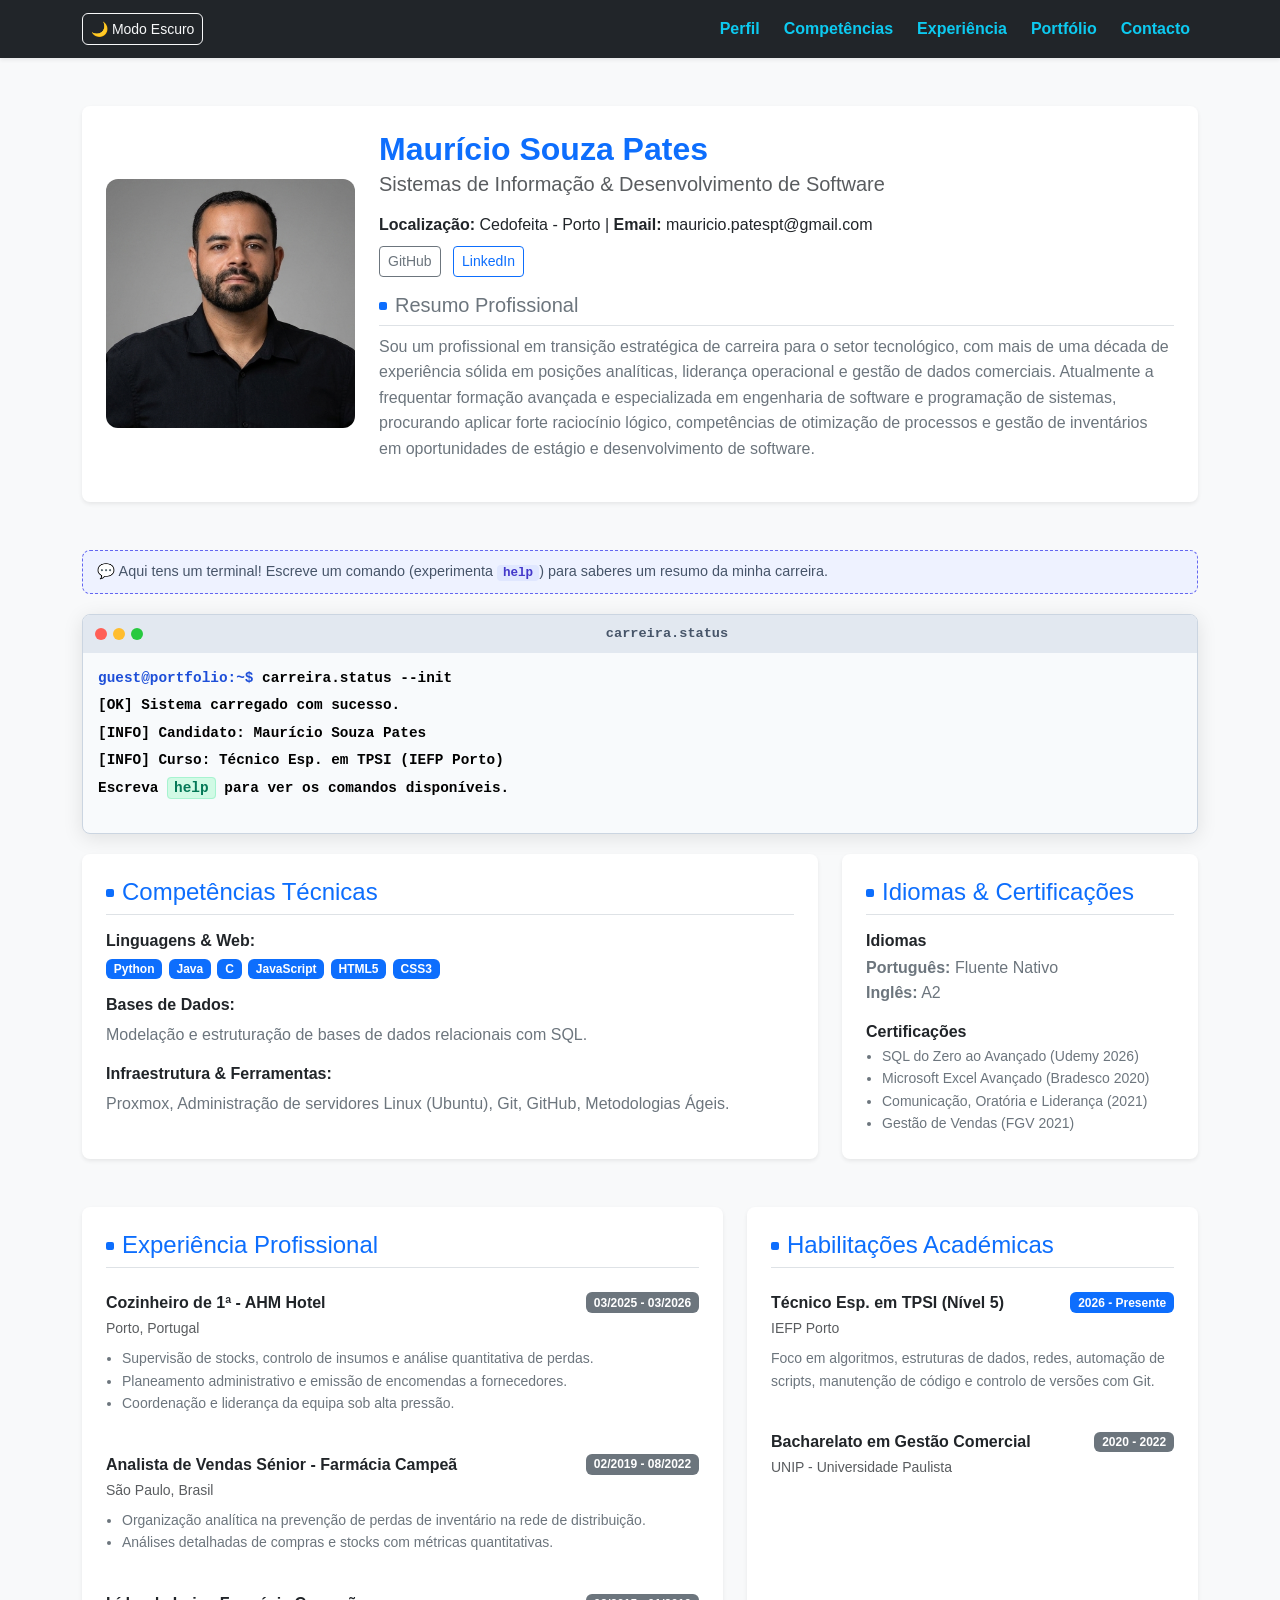
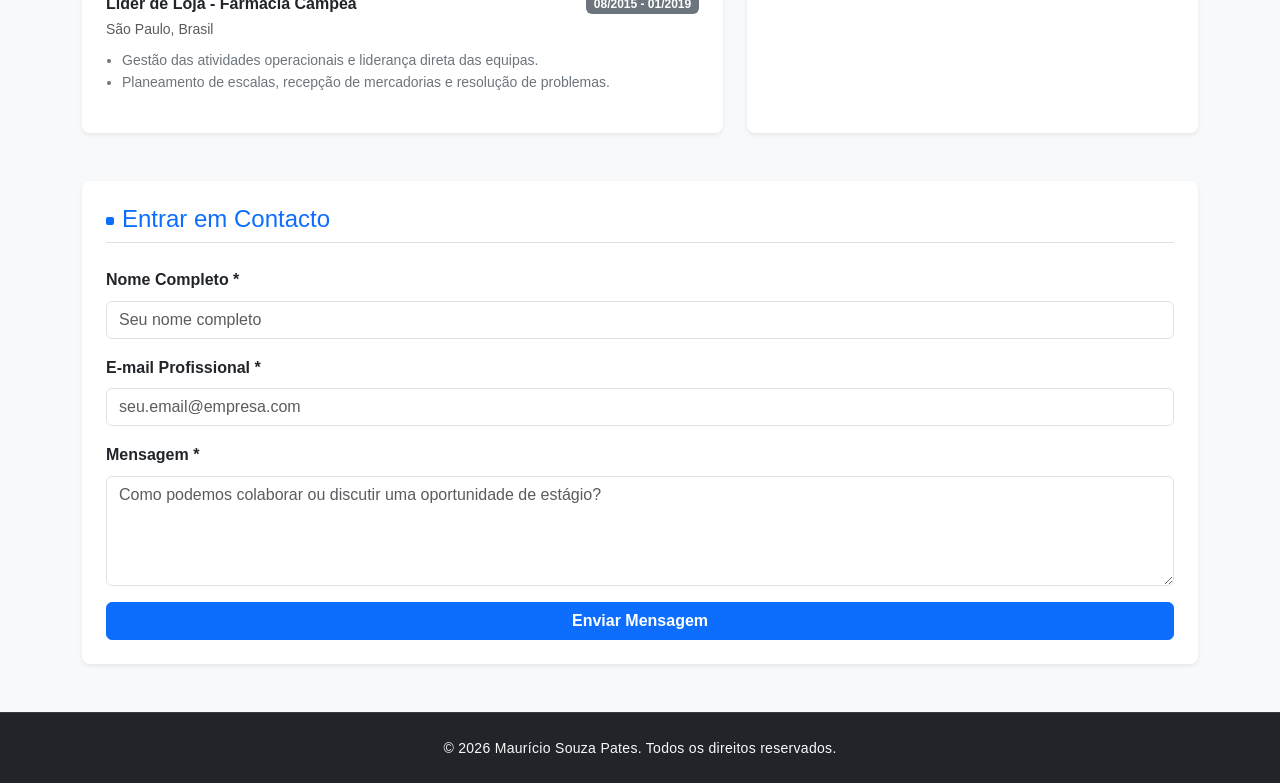
==== index.html @ 42ab7474 "Atualização com os critérios do curso" ====
<!DOCTYPE html>
<html lang="pt-PT">
<head>
    <meta charset="UTF-8">
    <meta name="viewport" content="width=device-width, initial-scale=1.0">
    <title>Portfólio & CV | Maurício Souza Pates</title>
    

    <link rel="stylesheet" href="bootstrap-5.3.8-dist/css/bootstrap.min.css"> <!-- link com a pasta do bootstrap -->
    <link rel="stylesheet" href="style.css">
    <link rel="icon" href="img/ico.png" type="image/x-icon">


</head>



<body class="bg-light text-dark">

    <!-- Cabeçalho da navegação -->
    <header class="navbar navbar-expand-lg navbar-dark bg-dark sticky-top shadow-sm">
        <div class="container">

            <button id="themeToggle" class="btn-theme">🌙 Modo Escuro</button>
            
            <button class="navbar-toggler" type="button" data-bs-toggle="collapse" data-bs-target="#navbarNav" >

                <span class="navbar-toggler-icon"></span>
            </button>
            <nav class="collapse navbar-collapse" id="navbarNav">
                <ul class="navbar-menu navbar-nav ms-auto gap-2">
                    <li class="nav-item"><a class="nav-link" href="index.html#perfil">Perfil</a></li>
                    <li class="nav-item"><a class="nav-link" href="index.html#competencias">Competências</a></li>
                    <li class="nav-item"><a class="nav-link" href="index.html#experiencia">Experiência</a></li>
                    <li class="nav-item"><a class="nav-link text-info fw-bold" href="portfolio.html">Portfólio</a></li>     
                    <li class="nav-item"><a class="nav-link" href="index.html#contacto">Contacto</a></li>
                </ul>
            </nav>  
        </div>
    </header>


    <main class="container my-5">

        <!-- Secção Perfil / Apresentação -->
        <section id="perfil" class="mb-5">
            <div class="card shadow-sm border-0 p-4">
                <div class="row align-items-center">
                    <div class="col-md-3 text-center mb-3 mb-md-0">
                        <img src="img/Perfil.png" alt="Foto de Perfil" class="img-fluid perfil-img" >
                    </div>
                    <div class="col-md-9">
                        <h1 class="h2 text-primary fw-bold mb-1">Maurício Souza Pates</h1>
                        <h2 class="h5 text-muted mb-3">Sistemas de Informação & Desenvolvimento de Software</h2>
                        <p class="mb-2"><strong>Localização:</strong> Cedofeita - Porto | <strong>Email:</strong> mauricio.patespt@gmail.com</p>
                        <div class="mb-3">
                           
                        <a href="https://www.github.com/Mauriciopates" target="_blank" class="btn btn-sm btn-outline-secondary me-2">GitHub</a>
                        <a href="https://www.linkedin.com/in/mauricio-pates" target="_blank" class="btn btn-sm btn-outline-primary">LinkedIn</a>
                        </div>


                        <h3 class="h5 text-secondary border-bottom pb-2">Resumo Profissional</h3>
                        <p class="text-secondary">
                            Sou um profissional em transição estratégica de carreira para o setor tecnológico, com mais de uma década de experiência sólida em posições analíticas, liderança operacional e gestão de dados comerciais. Atualmente a frequentar formação avançada e especializada em engenharia de software e programação de sistemas, procurando aplicar forte raciocínio lógico, competências de otimização de processos e gestão de inventários em oportunidades de estágio e desenvolvimento de software.
                        </p> 

                    </div>
                </div>
            </div>

        </section>

                <section id="terminal-card">
        
            <p class="terminal-hint">💬 Aqui tens um terminal! Escreve um comando (experimenta <code>help</code>) para saberes um resumo da minha carreira.</p>
            <div class="terminal-card">
                <div class="terminal-header">
                    <span class="dot red"></span><span class="dot yellow"></span><span class="dot green"></span>
                    <span class="terminal-title">carreira.status</span>
                </div>
                <div class="terminal-body" id="terminalBody" aria-label="Terminal de comandos do portfólio">
            <!-- Linhas injetadas via script para comandos do terminal. -->
                </div>
            </div>

        </section>
        <!-- Secção Competências Técnicas & Idiomas -->
        <section id="competencias" class="mb-5">
            <div class="row g-4">
                <div class="col-md-8">
                    <div class="card shadow-sm border-0 h-100 p-4">
                        <h3 class="h4 text-primary border-bottom pb-2 mb-3">Competências Técnicas</h3>
                        <div class="mb-3">
                            <h4 class="h6 fw-bold">Linguagens & Web:</h4>
                            <!-- Badges injetados dinamicamente via script.js a partir do array "competencias" -->
                            <div id="skills-linguagens" class="skills-list"></div>
                        </div>
                        <div class="mb-3">
                            <h4 class="h6 fw-bold">Bases de Dados:</h4>
                            <p class="mb-0 text-secondary">Modelação e estruturação de bases de dados relacionais com SQL.</p>
                        </div>
                        <div>
                            <h4 class="h6 fw-bold">Infraestrutura & Ferramentas:</h4>
                            <p class="mb-0 text-secondary">Proxmox, Administração de servidores Linux (Ubuntu), Git, GitHub, Metodologias Ágeis.</p>
                        </div>
                    </div>
                </div>
                <aside class="col-md-4">
                    <div class="card shadow-sm border-0 h-100 p-4">
                        <h3 class="h4 text-primary border-bottom pb-2 mb-3">Idiomas & Certificações</h3>
                        <h4 class="h6 fw-bold mb-1">Idiomas</h4>
                        <ul class="list-unstyled text-secondary mb-3">
                            <li><strong>Português:</strong> Fluente Nativo</li>
                            <li><strong>Inglês:</strong> A2</li>
                        </ul>
                        <h4 class="h6 fw-bold mb-1">Certificações</h4>
                        <ul class="small text-secondary ps-3 mb-0">
                            <li>SQL do Zero ao Avançado (Udemy 2026)</li>
                            <li>Microsoft Excel Avançado (Bradesco 2020)</li>
                            <li>Comunicação, Oratória e Liderança (2021)</li>
                            <li>Gestão de Vendas (FGV 2021)</li>
                        </ul>
                    </div>
                </aside>
            </div>
        </section>

        <!-- Secção Experiência e Formação -->
        <section id="experiencia" class="mb-5">
            <div class="row g-4">
                <div class="col-md-7">
                    <div class="card shadow-sm border-0 p-4 h-100">
                        <h3 class="h4 text-primary border-bottom pb-2 mb-4">Experiência Profissional</h3>
                        
                        <article class="mb-4">
                            <div class="d-flex justify-content-between align-items-center mb-1">
                                <h4 class="h6 fw-bold mb-0">Cozinheiro de 1ª - AHM Hotel</h4>
                                <span class="badge bg-secondary">03/2025 - 03/2026</span>
                            </div>
                            <small class="text-muted d-block mb-2">Porto, Portugal</small>
                            <ul class="small text-secondary ps-3">
                                <li>Supervisão de stocks, controlo de insumos e análise quantitativa de perdas.</li>
                                <li>Planeamento administrativo e emissão de encomendas a fornecedores.</li>
                                <li>Coordenação e liderança da equipa sob alta pressão.</li>
                            </ul>
                        </article>

                        <article class="mb-4">
                            <div class="d-flex justify-content-between align-items-center mb-1">
                                <h4 class="h6 fw-bold mb-0">Analista de Vendas Sénior - Farmácia Campeã</h4>
                                <span class="badge bg-secondary">02/2019 - 08/2022</span>
                            </div>
                            <small class="text-muted d-block mb-2">São Paulo, Brasil</small>
                            <ul class="small text-secondary ps-3">
                                <li>Organização analítica na prevenção de perdas de inventário na rede de distribuição.</li>
                                <li>Análises detalhadas de compras e stocks com métricas quantitativas.</li>
                            </ul>
                        </article>

                        <article>
                            <div class="d-flex justify-content-between align-items-center mb-1">
                                <h4 class="h6 fw-bold mb-0">Líder de Loja - Farmácia Campeã</h4>
                                <span class="badge bg-secondary">08/2015 - 01/2019</span>
                            </div>
                            <small class="text-muted d-block mb-2">São Paulo, Brasil</small>
                            <ul class="small text-secondary ps-3">
                                <li>Gestão das atividades operacionais e liderança direta das equipas.</li>
                                <li>Planeamento de escalas, recepção de mercadorias e resolução de problemas.</li>
                            </ul>
                        </article>
                    </div>
                </div>

                <aside class="col-md-5">
                    <div class="card shadow-sm border-0 p-4 h-100">
                        <h3 class="h4 text-primary border-bottom pb-2 mb-4">Habilitações Académicas</h3>
                        
                        <article class="mb-4">
                            <div class="d-flex justify-content-between align-items-center mb-1">
                                <h4 class="h6 fw-bold mb-0">Técnico Esp. em TPSI (Nível 5)</h4>
                                <span class="badge bg-primary">2026 - Presente</span>
                            </div>
                            <small class="text-muted d-block mb-2">IEFP Porto</small>
                            <p class="small text-secondary">Foco em algoritmos, estruturas de dados, redes, automação de scripts, manutenção de código e controlo de versões com Git.</p>
                        </article>

                        <article>
                            <div class="d-flex justify-content-between align-items-center mb-1">
                                <h4 class="h6 fw-bold mb-0">Bacharelato em Gestão Comercial</h4>
                                <span class="badge bg-secondary">2020 - 2022</span>
                            </div>
                            <small class="text-muted d-block mb-2">UNIP - Universidade Paulista</small>
                        </article>
                    </div>
                </aside>
            </div>
        </section>  




    
    
        <!-- Secção Contacto (Integração com Formspree) -->
        <section id="contacto" class="mb-5">
            <div class="card shadow-sm border-0 p-4">
                <h3 class="h4 text-primary border-bottom pb-2 mb-4">Entrar em Contacto</h3>
                <form id="contact-form" action="https://formspree.io/f/xzdnjzgv" method="POST" novalidate>
                    <div class="mb-3">
                        <label for="name" class="form-label fw-bold">Nome Completo *</label>
                        <input type="text" class="form-control" id="name" name="name" required placeholder="Seu nome completo">
                        <div class="invalid-feedback" id="name-error"></div>
                    </div>
                    <div class="mb-3">
                        <label for="email" class="form-label fw-bold">E-mail Profissional *</label>
                        <input type="email" class="form-control" id="email" name="_replyto" required placeholder="seu.email@empresa.com">
                        <div class="invalid-feedback" id="email-error"></div>
                    </div>
                    <div class="mb-3">
                        <label for="message" class="form-label fw-bold">Mensagem *</label>
                        <textarea class="form-control" id="message" name="message" rows="4" required placeholder="Como podemos colaborar ou discutir uma oportunidade de estágio?"></textarea>
                        <div class="invalid-feedback" id="message-error"></div>
                    </div>
                    <button type="submit" class="btn btn-primary w-100 fw-bold" id="contact-submit">Enviar Mensagem</button>
                </form>
            </div>
        </section>

        <!-- Toast de Feedback -->
        <div class="toast-container position-fixed bottom-0 end-0 p-3">
            <div id="filterToast" class="toast align-items-center text-bg-primary border-0" role="alert" aria-live="assertive" aria-atomic="true">
            <div class="d-flex">
                 <div class="toast-body" id="toastMessage">
                Filtro aplicado com sucesso!
                </div>
                <button type="button" class="btn-close btn-close-white me-2 m-auto" data-bs-dismiss="toast" aria-label="Close"></button>
                </div>
            </div>

            <div id="contactToast" class="toast align-items-center text-bg-success border-0" role="alert" aria-live="assertive" aria-atomic="true">
                <div class="d-flex">
                    <div class="toast-body" id="contactToastMessage">
                        Mensagem enviada com sucesso!
                    </div>
                    <button type="button" class="btn-close btn-close-white me-2 m-auto" data-bs-dismiss="toast" aria-label="Close"></button>
                </div>
            </div>
        </div>


    </main>

    <!-- Rodapé da página -->

    <footer class="bg-dark text-light text-center py-4 mt-auto">

        <div class="container">
            <p class="mb-0 small">&copy; 2026 Maurício Souza Pates. Todos os direitos reservados.</p>
        </div>

    </footer>

    <!-- Scripts -->
    <script src="bootstrap-5.3.8-dist/js/bootstrap.bundle.min.js"></script>
    <script src="script.js"></script>

</body>
</html>
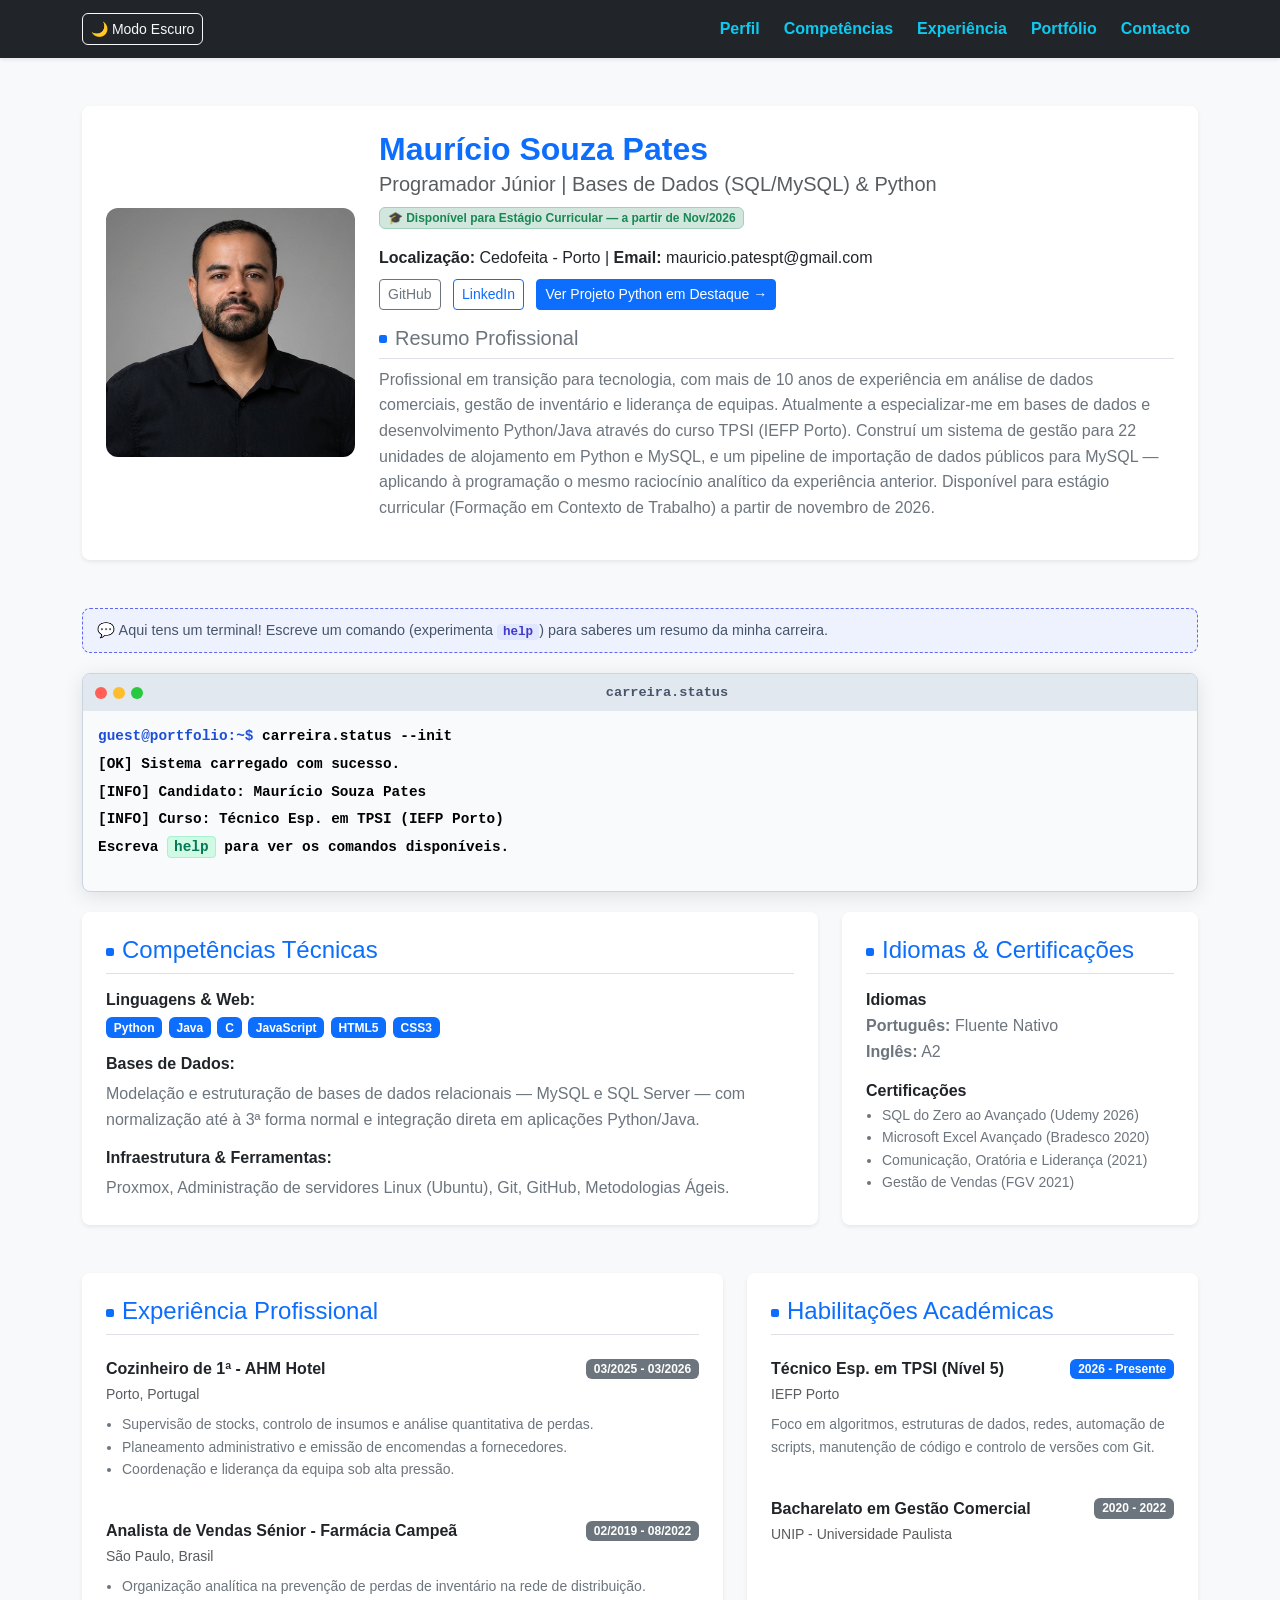
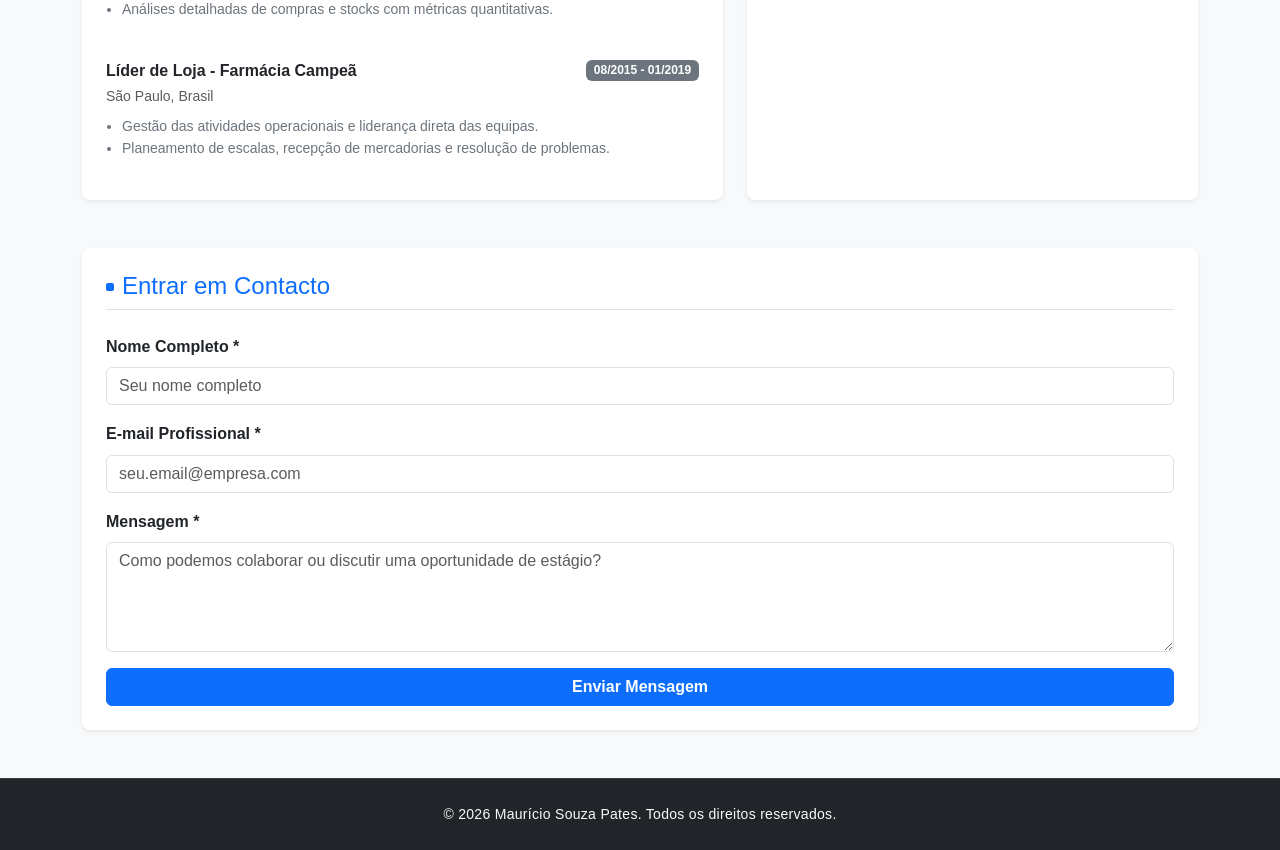
==== commit 8bb7280a: "Atualização do portifolio" ====
--- a/index.html
+++ b/index.html
@@ -3,8 +3,14 @@
 <head>
     <meta charset="UTF-8">
     <meta name="viewport" content="width=device-width, initial-scale=1.0">
-    <title>Portfólio & CV | Maurício Souza Pates</title>
-    
+    <title>Maurício Souza Pates | Programador Júnior — Bases de Dados & Python</title>
+
+    <meta name="description" content="Maurício Souza Pates — programador júnior em transição para tecnologia, especializado em bases de dados (MySQL/SQL) e Python. Disponível para estágio curricular (TPSI, IEFP Porto).">
+    <meta property="og:type" content="website">
+    <meta property="og:title" content="Maurício Souza Pates | Programador Júnior — Bases de Dados & Python">
+    <meta property="og:description" content="Portfólio e CV: projetos em Python (gestão de hostel, pipelines de dados), bases de dados MySQL/SQL e disponibilidade para estágio curricular.">
+    <meta property="og:image" content="https://mauriciopates.github.io/CV_Html/img/Perfil.png">
+    <meta property="og:url" content="https://mauriciopates.github.io/CV_Html/index.html">
 
     <link rel="stylesheet" href="bootstrap-5.3.8-dist/css/bootstrap.min.css"> <!-- link com a pasta do bootstrap -->
     <link rel="stylesheet" href="style.css">
@@ -51,18 +57,20 @@
                     </div>
                     <div class="col-md-9">
                         <h1 class="h2 text-primary fw-bold mb-1">Maurício Souza Pates</h1>
-                        <h2 class="h5 text-muted mb-3">Sistemas de Informação & Desenvolvimento de Software</h2>
+                        <h2 class="h5 text-muted mb-2">Programador Júnior | Bases de Dados (SQL/MySQL) & Python</h2>
+                        <span class="badge bg-success-subtle text-success border border-success-subtle mb-3">🎓 Disponível para Estágio Curricular — a partir de Nov/2026</span>
                         <p class="mb-2"><strong>Localização:</strong> Cedofeita - Porto | <strong>Email:</strong> mauricio.patespt@gmail.com</p>
                         <div class="mb-3">
                            
                         <a href="https://www.github.com/Mauriciopates" target="_blank" class="btn btn-sm btn-outline-secondary me-2">GitHub</a>
-                        <a href="https://www.linkedin.com/in/mauricio-pates" target="_blank" class="btn btn-sm btn-outline-primary">LinkedIn</a>
+                        <a href="https://www.linkedin.com/in/mauricio-pates" target="_blank" class="btn btn-sm btn-outline-primary me-2">LinkedIn</a>
+                        <a href="portfolio.html?filter=Python" class="btn btn-sm btn-primary">Ver Projeto Python em Destaque &rarr;</a>
                         </div>
 
 
                         <h3 class="h5 text-secondary border-bottom pb-2">Resumo Profissional</h3>
                         <p class="text-secondary">
-                            Sou um profissional em transição estratégica de carreira para o setor tecnológico, com mais de uma década de experiência sólida em posições analíticas, liderança operacional e gestão de dados comerciais. Atualmente a frequentar formação avançada e especializada em engenharia de software e programação de sistemas, procurando aplicar forte raciocínio lógico, competências de otimização de processos e gestão de inventários em oportunidades de estágio e desenvolvimento de software.
+                            Profissional em transição para tecnologia, com mais de 10 anos de experiência em análise de dados comerciais, gestão de inventário e liderança de equipas. Atualmente a especializar-me em bases de dados e desenvolvimento Python/Java através do curso TPSI (IEFP Porto). Construí um sistema de gestão para 22 unidades de alojamento em Python e MySQL, e um pipeline de importação de dados públicos para MySQL — aplicando à programação o mesmo raciocínio analítico da experiência anterior. Disponível para estágio curricular (Formação em Contexto de Trabalho) a partir de novembro de 2026.
                         </p> 
 
                     </div>
@@ -98,7 +106,7 @@
                         </div>
                         <div class="mb-3">
                             <h4 class="h6 fw-bold">Bases de Dados:</h4>
-                            <p class="mb-0 text-secondary">Modelação e estruturação de bases de dados relacionais com SQL.</p>
+                            <p class="mb-0 text-secondary">Modelação e estruturação de bases de dados relacionais — MySQL e SQL Server — com normalização até à 3ª forma normal e integração direta em aplicações Python/Java.</p>
                         </div>
                         <div>
                             <h4 class="h6 fw-bold">Infraestrutura & Ferramentas:</h4>
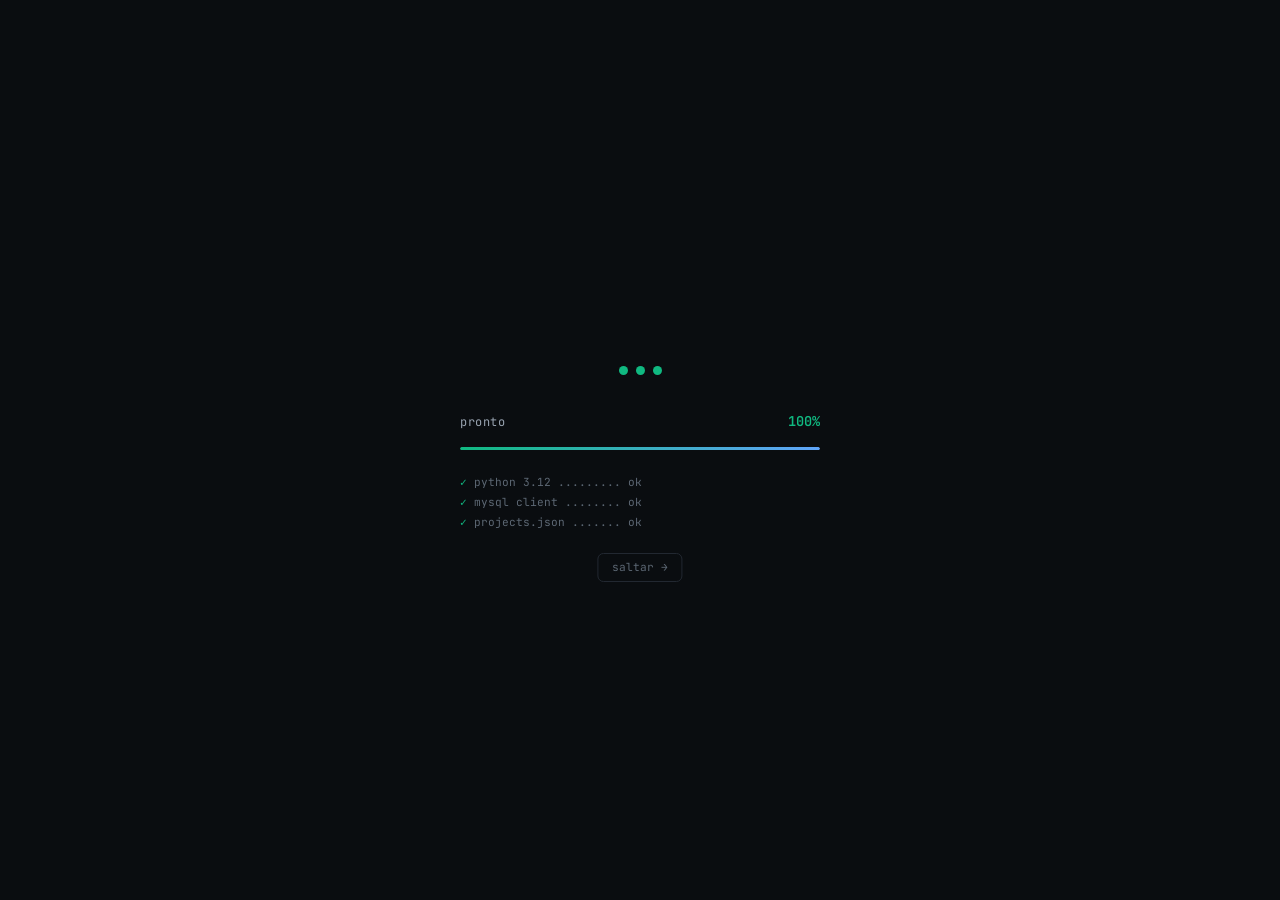
==== commit 6e92451b: "Mudança total de layout e modernização da pagina" ====
--- a/index.html
+++ b/index.html
@@ -1,277 +1,395 @@
 <!DOCTYPE html>
 <html lang="pt-PT">
 <head>
-    <meta charset="UTF-8">
-    <meta name="viewport" content="width=device-width, initial-scale=1.0">
-    <title>Maurício Souza Pates | Programador Júnior — Bases de Dados & Python</title>
-
-    <meta name="description" content="Maurício Souza Pates — programador júnior em transição para tecnologia, especializado em bases de dados (MySQL/SQL) e Python. Disponível para estágio curricular (TPSI, IEFP Porto).">
-    <meta property="og:type" content="website">
-    <meta property="og:title" content="Maurício Souza Pates | Programador Júnior — Bases de Dados & Python">
-    <meta property="og:description" content="Portfólio e CV: projetos em Python (gestão de hostel, pipelines de dados), bases de dados MySQL/SQL e disponibilidade para estágio curricular.">
-    <meta property="og:image" content="https://mauriciopates.github.io/CV_Html/img/Perfil.png">
-    <meta property="og:url" content="https://mauriciopates.github.io/CV_Html/index.html">
-
-    <link rel="stylesheet" href="bootstrap-5.3.8-dist/css/bootstrap.min.css"> <!-- link com a pasta do bootstrap -->
-    <link rel="stylesheet" href="style.css">
-    <link rel="icon" href="img/ico.png" type="image/x-icon">
-
-
+<meta charset="UTF-8">
+<meta name="viewport" content="width=device-width, initial-scale=1.0">
+<title>Maurício Pates — Full Stack Developer</title>
+<meta name="description" content="Portfólio de Maurício Pates. Python, MySQL, JavaScript. Projetos reais.">
+<meta property="og:title" content="Maurício Pates — Full Stack Developer">
+<meta property="og:image" content="https://mauriciopates.github.io/CV_Html/img/Perfil.png">
+<link rel="icon" href="img/favicon.ico" sizes="any">
+<link rel="icon" type="image/png" sizes="32x32" href="img/favicon-32x32.png">
+<link rel="icon" type="image/png" sizes="16x16" href="img/favicon-16x16.png">
+<link rel="apple-touch-icon" sizes="180x180" href="img/apple-touch-icon.png">
+<link rel="preconnect" href="https://fonts.googleapis.com">
+<link rel="preconnect" href="https://fonts.gstatic.com" crossorigin>
+<link href="https://fonts.googleapis.com/css2?family=Inter:wght@400;500;600;700;800&family=JetBrains+Mono:wght@400;600&display=swap" rel="stylesheet">
+<link rel="stylesheet" href="style.css">
+<script>
+  (function () {
+    try {
+      var saved = localStorage.getItem('theme');
+      document.documentElement.setAttribute('data-theme', saved || 'dark');
+      var lang = localStorage.getItem('lang') || 'pt';
+      document.documentElement.setAttribute('lang', lang === 'pt' ? 'pt-PT' : 'en');
+    } catch (e) {
+      document.documentElement.setAttribute('data-theme', 'dark');
+    }
+  })();
+</script>
 </head>
-
-
-
-<body class="bg-light text-dark">
-
-    <!-- Cabeçalho da navegação -->
-    <header class="navbar navbar-expand-lg navbar-dark bg-dark sticky-top shadow-sm">
-        <div class="container">
-
-            <button id="themeToggle" class="btn-theme">🌙 Modo Escuro</button>
-            
-            <button class="navbar-toggler" type="button" data-bs-toggle="collapse" data-bs-target="#navbarNav" >
-
-                <span class="navbar-toggler-icon"></span>
-            </button>
-            <nav class="collapse navbar-collapse" id="navbarNav">
-                <ul class="navbar-menu navbar-nav ms-auto gap-2">
-                    <li class="nav-item"><a class="nav-link" href="index.html#perfil">Perfil</a></li>
-                    <li class="nav-item"><a class="nav-link" href="index.html#competencias">Competências</a></li>
-                    <li class="nav-item"><a class="nav-link" href="index.html#experiencia">Experiência</a></li>
-                    <li class="nav-item"><a class="nav-link text-info fw-bold" href="portfolio.html">Portfólio</a></li>     
-                    <li class="nav-item"><a class="nav-link" href="index.html#contacto">Contacto</a></li>
-                </ul>
-            </nav>  
-        </div>
-    </header>
-
-
-    <main class="container my-5">
-
-        <!-- Secção Perfil / Apresentação -->
-        <section id="perfil" class="mb-5">
-            <div class="card shadow-sm border-0 p-4">
-                <div class="row align-items-center">
-                    <div class="col-md-3 text-center mb-3 mb-md-0">
-                        <img src="img/Perfil.png" alt="Foto de Perfil" class="img-fluid perfil-img" >
-                    </div>
-                    <div class="col-md-9">
-                        <h1 class="h2 text-primary fw-bold mb-1">Maurício Souza Pates</h1>
-                        <h2 class="h5 text-muted mb-2">Programador Júnior | Bases de Dados (SQL/MySQL) & Python</h2>
-                        <span class="badge bg-success-subtle text-success border border-success-subtle mb-3">🎓 Disponível para Estágio Curricular — a partir de Nov/2026</span>
-                        <p class="mb-2"><strong>Localização:</strong> Cedofeita - Porto | <strong>Email:</strong> mauricio.patespt@gmail.com</p>
-                        <div class="mb-3">
-                           
-                        <a href="https://www.github.com/Mauriciopates" target="_blank" class="btn btn-sm btn-outline-secondary me-2">GitHub</a>
-                        <a href="https://www.linkedin.com/in/mauricio-pates" target="_blank" class="btn btn-sm btn-outline-primary me-2">LinkedIn</a>
-                        <a href="portfolio.html?filter=Python" class="btn btn-sm btn-primary">Ver Projeto Python em Destaque &rarr;</a>
-                        </div>
-
-
-                        <h3 class="h5 text-secondary border-bottom pb-2">Resumo Profissional</h3>
-                        <p class="text-secondary">
-                            Profissional em transição para tecnologia, com mais de 10 anos de experiência em análise de dados comerciais, gestão de inventário e liderança de equipas. Atualmente a especializar-me em bases de dados e desenvolvimento Python/Java através do curso TPSI (IEFP Porto). Construí um sistema de gestão para 22 unidades de alojamento em Python e MySQL, e um pipeline de importação de dados públicos para MySQL — aplicando à programação o mesmo raciocínio analítico da experiência anterior. Disponível para estágio curricular (Formação em Contexto de Trabalho) a partir de novembro de 2026.
-                        </p> 
-
-                    </div>
-                </div>
-            </div>
-
-        </section>
-
-                <section id="terminal-card">
-        
-            <p class="terminal-hint">💬 Aqui tens um terminal! Escreve um comando (experimenta <code>help</code>) para saberes um resumo da minha carreira.</p>
-            <div class="terminal-card">
-                <div class="terminal-header">
-                    <span class="dot red"></span><span class="dot yellow"></span><span class="dot green"></span>
-                    <span class="terminal-title">carreira.status</span>
-                </div>
-                <div class="terminal-body" id="terminalBody" aria-label="Terminal de comandos do portfólio">
-            <!-- Linhas injetadas via script para comandos do terminal. -->
-                </div>
-            </div>
-
-        </section>
-        <!-- Secção Competências Técnicas & Idiomas -->
-        <section id="competencias" class="mb-5">
-            <div class="row g-4">
-                <div class="col-md-8">
-                    <div class="card shadow-sm border-0 h-100 p-4">
-                        <h3 class="h4 text-primary border-bottom pb-2 mb-3">Competências Técnicas</h3>
-                        <div class="mb-3">
-                            <h4 class="h6 fw-bold">Linguagens & Web:</h4>
-                            <!-- Badges injetados dinamicamente via script.js a partir do array "competencias" -->
-                            <div id="skills-linguagens" class="skills-list"></div>
-                        </div>
-                        <div class="mb-3">
-                            <h4 class="h6 fw-bold">Bases de Dados:</h4>
-                            <p class="mb-0 text-secondary">Modelação e estruturação de bases de dados relacionais — MySQL e SQL Server — com normalização até à 3ª forma normal e integração direta em aplicações Python/Java.</p>
-                        </div>
-                        <div>
-                            <h4 class="h6 fw-bold">Infraestrutura & Ferramentas:</h4>
-                            <p class="mb-0 text-secondary">Proxmox, Administração de servidores Linux (Ubuntu), Git, GitHub, Metodologias Ágeis.</p>
-                        </div>
-                    </div>
-                </div>
-                <aside class="col-md-4">
-                    <div class="card shadow-sm border-0 h-100 p-4">
-                        <h3 class="h4 text-primary border-bottom pb-2 mb-3">Idiomas & Certificações</h3>
-                        <h4 class="h6 fw-bold mb-1">Idiomas</h4>
-                        <ul class="list-unstyled text-secondary mb-3">
-                            <li><strong>Português:</strong> Fluente Nativo</li>
-                            <li><strong>Inglês:</strong> A2</li>
-                        </ul>
-                        <h4 class="h6 fw-bold mb-1">Certificações</h4>
-                        <ul class="small text-secondary ps-3 mb-0">
-                            <li>SQL do Zero ao Avançado (Udemy 2026)</li>
-                            <li>Microsoft Excel Avançado (Bradesco 2020)</li>
-                            <li>Comunicação, Oratória e Liderança (2021)</li>
-                            <li>Gestão de Vendas (FGV 2021)</li>
-                        </ul>
-                    </div>
-                </aside>
-            </div>
-        </section>
-
-        <!-- Secção Experiência e Formação -->
-        <section id="experiencia" class="mb-5">
-            <div class="row g-4">
-                <div class="col-md-7">
-                    <div class="card shadow-sm border-0 p-4 h-100">
-                        <h3 class="h4 text-primary border-bottom pb-2 mb-4">Experiência Profissional</h3>
-                        
-                        <article class="mb-4">
-                            <div class="d-flex justify-content-between align-items-center mb-1">
-                                <h4 class="h6 fw-bold mb-0">Cozinheiro de 1ª - AHM Hotel</h4>
-                                <span class="badge bg-secondary">03/2025 - 03/2026</span>
-                            </div>
-                            <small class="text-muted d-block mb-2">Porto, Portugal</small>
-                            <ul class="small text-secondary ps-3">
-                                <li>Supervisão de stocks, controlo de insumos e análise quantitativa de perdas.</li>
-                                <li>Planeamento administrativo e emissão de encomendas a fornecedores.</li>
-                                <li>Coordenação e liderança da equipa sob alta pressão.</li>
-                            </ul>
-                        </article>
-
-                        <article class="mb-4">
-                            <div class="d-flex justify-content-between align-items-center mb-1">
-                                <h4 class="h6 fw-bold mb-0">Analista de Vendas Sénior - Farmácia Campeã</h4>
-                                <span class="badge bg-secondary">02/2019 - 08/2022</span>
-                            </div>
-                            <small class="text-muted d-block mb-2">São Paulo, Brasil</small>
-                            <ul class="small text-secondary ps-3">
-                                <li>Organização analítica na prevenção de perdas de inventário na rede de distribuição.</li>
-                                <li>Análises detalhadas de compras e stocks com métricas quantitativas.</li>
-                            </ul>
-                        </article>
-
-                        <article>
-                            <div class="d-flex justify-content-between align-items-center mb-1">
-                                <h4 class="h6 fw-bold mb-0">Líder de Loja - Farmácia Campeã</h4>
-                                <span class="badge bg-secondary">08/2015 - 01/2019</span>
-                            </div>
-                            <small class="text-muted d-block mb-2">São Paulo, Brasil</small>
-                            <ul class="small text-secondary ps-3">
-                                <li>Gestão das atividades operacionais e liderança direta das equipas.</li>
-                                <li>Planeamento de escalas, recepção de mercadorias e resolução de problemas.</li>
-                            </ul>
-                        </article>
-                    </div>
-                </div>
-
-                <aside class="col-md-5">
-                    <div class="card shadow-sm border-0 p-4 h-100">
-                        <h3 class="h4 text-primary border-bottom pb-2 mb-4">Habilitações Académicas</h3>
-                        
-                        <article class="mb-4">
-                            <div class="d-flex justify-content-between align-items-center mb-1">
-                                <h4 class="h6 fw-bold mb-0">Técnico Esp. em TPSI (Nível 5)</h4>
-                                <span class="badge bg-primary">2026 - Presente</span>
-                            </div>
-                            <small class="text-muted d-block mb-2">IEFP Porto</small>
-                            <p class="small text-secondary">Foco em algoritmos, estruturas de dados, redes, automação de scripts, manutenção de código e controlo de versões com Git.</p>
-                        </article>
-
-                        <article>
-                            <div class="d-flex justify-content-between align-items-center mb-1">
-                                <h4 class="h6 fw-bold mb-0">Bacharelato em Gestão Comercial</h4>
-                                <span class="badge bg-secondary">2020 - 2022</span>
-                            </div>
-                            <small class="text-muted d-block mb-2">UNIP - Universidade Paulista</small>
-                        </article>
-                    </div>
-                </aside>
-            </div>
-        </section>  
-
-
-
-
-    
-    
-        <!-- Secção Contacto (Integração com Formspree) -->
-        <section id="contacto" class="mb-5">
-            <div class="card shadow-sm border-0 p-4">
-                <h3 class="h4 text-primary border-bottom pb-2 mb-4">Entrar em Contacto</h3>
-                <form id="contact-form" action="https://formspree.io/f/xzdnjzgv" method="POST" novalidate>
-                    <div class="mb-3">
-                        <label for="name" class="form-label fw-bold">Nome Completo *</label>
-                        <input type="text" class="form-control" id="name" name="name" required placeholder="Seu nome completo">
-                        <div class="invalid-feedback" id="name-error"></div>
-                    </div>
-                    <div class="mb-3">
-                        <label for="email" class="form-label fw-bold">E-mail Profissional *</label>
-                        <input type="email" class="form-control" id="email" name="_replyto" required placeholder="seu.email@empresa.com">
-                        <div class="invalid-feedback" id="email-error"></div>
-                    </div>
-                    <div class="mb-3">
-                        <label for="message" class="form-label fw-bold">Mensagem *</label>
-                        <textarea class="form-control" id="message" name="message" rows="4" required placeholder="Como podemos colaborar ou discutir uma oportunidade de estágio?"></textarea>
-                        <div class="invalid-feedback" id="message-error"></div>
-                    </div>
-                    <button type="submit" class="btn btn-primary w-100 fw-bold" id="contact-submit">Enviar Mensagem</button>
-                </form>
-            </div>
-        </section>
-
-        <!-- Toast de Feedback -->
-        <div class="toast-container position-fixed bottom-0 end-0 p-3">
-            <div id="filterToast" class="toast align-items-center text-bg-primary border-0" role="alert" aria-live="assertive" aria-atomic="true">
-            <div class="d-flex">
-                 <div class="toast-body" id="toastMessage">
-                Filtro aplicado com sucesso!
-                </div>
-                <button type="button" class="btn-close btn-close-white me-2 m-auto" data-bs-dismiss="toast" aria-label="Close"></button>
-                </div>
-            </div>
-
-            <div id="contactToast" class="toast align-items-center text-bg-success border-0" role="alert" aria-live="assertive" aria-atomic="true">
-                <div class="d-flex">
-                    <div class="toast-body" id="contactToastMessage">
-                        Mensagem enviada com sucesso!
-                    </div>
-                    <button type="button" class="btn-close btn-close-white me-2 m-auto" data-bs-dismiss="toast" aria-label="Close"></button>
-                </div>
-            </div>
-        </div>
-
-
-    </main>
-
-    <!-- Rodapé da página -->
-
-    <footer class="bg-dark text-light text-center py-4 mt-auto">
-
-        <div class="container">
-            <p class="mb-0 small">&copy; 2026 Maurício Souza Pates. Todos os direitos reservados.</p>
-        </div>
-
-    </footer>
-
-    <!-- Scripts -->
-    <script src="bootstrap-5.3.8-dist/js/bootstrap.bundle.min.js"></script>
-    <script src="script.js"></script>
-
+<body>
+
+<!-- Barra de progresso de leitura -->
+<div class="read-progress" id="readProgress" aria-hidden="true"></div>
+
+<div id="bootScreen" class="boot-screen">
+  <div class="boot-inner">
+    <div class="boot-mark" aria-hidden="true">
+      <span class="boot-dot"></span>
+      <span class="boot-dot"></span>
+      <span class="boot-dot"></span>
+    </div>
+    <div class="boot-line">
+      <span id="bootLabel" class="boot-label" data-i18n="boot.label">a carregar</span>
+      <span id="bootPercent" class="boot-percent">0%</span>
+    </div>
+    <div class="boot-track"><div id="bootBar" class="boot-bar"></div></div>
+    <div id="bootLog" class="boot-log" aria-hidden="true"></div>
+    <button id="bootSkip" class="boot-skip" type="button" data-i18n="boot.skip">saltar →</button>
+  </div>
+</div>
+
+<main id="app" class="app hidden">
+
+  <nav class="nav">
+    <a href="index.html" class="nav-logo">
+      <span class="logo-mark">mp</span>
+      <span class="logo-text">maurício pates</span>
+    </a>
+    <ul class="nav-links">
+      <li><a href="index.html" class="active" data-i18n="nav.profile">Perfil</a></li>
+      <li><a href="portfolio.html" data-i18n="nav.portfolio">Portfólio</a></li>
+      <li><a href="terminal.html" data-i18n="nav.terminal">Terminal</a></li>
+      <li><a href="contacto.html" data-i18n="nav.contact">Contacto</a></li>
+    </ul>
+    <div class="nav-actions">
+      <div class="lang-switch" role="group" aria-label="Idioma">
+        <button class="lang active" data-lang="pt">PT</button>
+        <button class="lang" data-lang="en">EN</button>
+      </div>
+      <button id="themeToggle" class="theme-toggle" data-i18n-aria="nav.theme.aria" aria-label="Alternar tema">
+        <svg width="16" height="16" viewBox="0 0 24 24" fill="none" stroke="currentColor" stroke-width="2" stroke-linecap="round" stroke-linejoin="round">
+          <circle cx="12" cy="12" r="4"/>
+          <path d="M12 2v2M12 20v2M4.93 4.93l1.41 1.41M17.66 17.66l1.41 1.41M2 12h2M20 12h2M6.34 17.66l-1.41 1.41M19.07 4.93l-1.41 1.41"/>
+        </svg>
+        <span id="themeLabel" data-i18n="nav.theme.dark">Escuro</span>
+      </button>
+    </div>
+  </nav>
+
+  <section class="hero-landing">
+    <div class="hero-grid">
+      <div class="hero-left">
+        <span class="hero-eyebrow">
+          <span class="pulse-dot"></span>
+          <span data-i18n="hero.eyebrow">Disponível para estágio · nov 2026</span>
+        </span>
+        <h1 class="hero-name">
+          Maurício<br>
+          <span class="hero-surname">Souza Pates</span>
+        </h1>
+        <p class="hero-role">
+          <span class="mono" data-i18n="hero.role">Full Stack Developer</span> · Python · MySQL · JavaScript
+        </p>
+        <p class="hero-bio" data-i18n-html="hero.bio"></p>
+
+        <div class="hero-cta">
+          <a href="cv/Mauricio_Pates_CV.pdf" download="Mauricio_Pates_CV.pdf" class="btn btn-primary cv-download" data-cv>
+            <svg width="16" height="16" viewBox="0 0 24 24" fill="none" stroke="currentColor" stroke-width="2" stroke-linecap="round" stroke-linejoin="round">
+              <path d="M21 15v4a2 2 0 0 1-2 2H5a2 2 0 0 1-2-2v-4"/>
+              <polyline points="7 10 12 15 17 10"/>
+              <line x1="12" y1="15" x2="12" y2="3"/>
+            </svg>
+            <span data-i18n="hero.cv">Descarregar CV</span>
+          </a>
+          <a href="portfolio.html" class="btn btn-ghost">
+            <span data-i18n="hero.projects">Ver Projetos</span>
+            <svg width="16" height="16" viewBox="0 0 24 24" fill="none" stroke="currentColor" stroke-width="2" stroke-linecap="round" stroke-linejoin="round">
+              <line x1="5" y1="12" x2="19" y2="12"/>
+              <polyline points="12 5 19 12 12 19"/>
+            </svg>
+          </a>
+        </div>
+
+        <div class="hero-stats">
+          <div class="stat"><span class="stat-num">07</span><span class="stat-lbl" data-i18n="hero.stat.projects">Projetos</span></div>
+          <div class="stat"><span class="stat-num">+10</span><span class="stat-lbl" data-i18n="hero.stat.tech">Tecnologias em aprendizagem</span></div>
+        </div>
+      </div>
+
+      <div class="hero-right">
+        <div class="hero-photo-frame">
+          <img src="img/Perfil.png" alt="Maurício Souza Pates" class="hero-photo" data-i18n-alt="hero.photo.alt">
+          <div class="hero-photo-badge">
+            <span class="badge-dot"></span>
+            <span data-i18n="hero.badge">Técnico Esp. TPSI · IEFP Porto</span>
+          </div>
+        </div>
+      </div>
+    </div>
+
+    <div class="hero-marquee" aria-hidden="true">
+      <div class="marquee-track">
+        <span>Python</span><span>·</span>
+        <span>MySQL</span><span>·</span>
+        <span>JavaScript</span><span>·</span>
+        <span>Java</span><span>·</span>
+        <span>HTML5</span><span>·</span>
+        <span>CSS3</span><span>·</span>
+        <span>Git</span><span>·</span>
+        <span>Linux</span><span>·</span>
+        <span>ETL</span><span>·</span>
+        <span>Proxmox</span><span>·</span>
+        <span>Python</span><span>·</span>
+        <span>MySQL</span><span>·</span>
+        <span>JavaScript</span><span>·</span>
+        <span>Java</span><span>·</span>
+        <span>HTML5</span><span>·</span>
+        <span>CSS3</span><span>·</span>
+        <span>Git</span><span>·</span>
+        <span>Linux</span><span>·</span>
+        <span>ETL</span><span>·</span>
+        <span>Proxmox</span><span>·</span>
+      </div>
+    </div>
+  </section>
+
+  <section class="section reveal">
+    <header class="section-head">
+      <span class="section-tag" data-i18n="skills.tag">// skills</span>
+      <h2 data-i18n="skills.title">Stack técnica</h2>
+    </header>
+    <div class="stack-icons" id="stackIcons"></div>
+  </section>
+
+  <section class="section reveal">
+    <header class="section-head section-head-row">
+      <div>
+        <span class="section-tag" data-i18n="featured.tag">// projeto em destaque</span>
+        <h2 data-i18n="featured.title">Sistema de Gestão de Hostel</h2>
+      </div>
+      <a href="portfolio.html" class="btn btn-ghost btn-sm" data-i18n="featured.seeAll">Ver todos →</a>
+    </header>
+
+    <article class="featured-card" id="featuredCard">
+      <div class="featured-thumb" id="featuredThumb">
+        <img src="img/hostel-diagrama-er.png" alt="Sistema de Gestão de Hostel" loading="lazy" data-i18n-alt="featured.alt">
+        <span class="featured-hint" data-i18n="featured.hint">clica para ampliar</span>
+      </div>
+
+      <div class="featured-body">
+        <div class="featured-meta">
+          <span class="tag">Python</span>
+          <span class="tag">MySQL</span>
+          <span class="tag">unittest</span>
+          <span class="tag">CLI + JSON</span>
+        </div>
+        <h3 data-i18n="featured.h3">Sistema de Gestão de Alojamento Local</h3>
+        <p class="featured-desc" data-i18n-html="featured.desc"></p>
+        <div class="featured-actions">
+          <a href="https://github.com/Mauriciopates/hostel_gestao" target="_blank" rel="noopener" class="btn btn-primary btn-sm" data-i18n="featured.code">Ver código ↗</a>
+          <button class="btn btn-ghost btn-sm" id="featuredToggleTerminal" type="button" data-i18n="featured.process">▸ Ver processo</button>
+        </div>
+      </div>
+
+      <div class="featured-terminal" id="featuredTerminal" aria-hidden="true">
+        <div class="featured-terminal-bar">
+          <span class="dot red"></span>
+          <span class="dot yellow"></span>
+          <span class="dot green"></span>
+          <span class="featured-terminal-title">hostel_gestao — resumo</span>
+          <button class="featured-terminal-close" id="featuredTerminalClose" aria-label="Fechar">×</button>
+        </div>
+        <div class="featured-terminal-body" id="featuredTerminalBody"></div>
+      </div>
+    </article>
+  </section>
+
+  <section class="section reveal">
+    <header class="section-head section-head-row">
+      <div>
+        <span class="section-tag" data-i18n="career.tag">// percurso</span>
+        <h2 data-i18n="career.title">Experiência profissional</h2>
+        <p class="section-sub" data-i18n="career.sub">10+ anos em retalho, liderança e análise comercial — a base que trago para o desenvolvimento de software.</p>
+      </div>
+      <div class="carousel-nav" aria-label="Navegação do percurso">
+        <button class="carousel-arrow" id="carouselPrev" data-i18n-aria="career.prev" aria-label="Anterior">
+          <svg width="18" height="18" viewBox="0 0 24 24" fill="none" stroke="currentColor" stroke-width="2" stroke-linecap="round" stroke-linejoin="round">
+            <polyline points="15 18 9 12 15 6"/>
+          </svg>
+        </button>
+        <button class="carousel-arrow" id="carouselNext" data-i18n-aria="career.next" aria-label="Próximo">
+          <svg width="18" height="18" viewBox="0 0 24 24" fill="none" stroke="currentColor" stroke-width="2" stroke-linecap="round" stroke-linejoin="round">
+            <polyline points="9 18 15 12 9 6"/>
+          </svg>
+        </button>
+      </div>
+    </header>
+
+    <div class="carousel" id="careerCarousel">
+      <div class="carousel-viewport">
+        <div class="carousel-track" id="carouselTrack">
+
+          <article class="career-card">
+            <div class="career-head">
+              <span class="career-badge">2025 — 2026</span>
+              <span class="career-type">full-time</span>
+            </div>
+            <h3 class="career-role">Cozinheiro 1ª</h3>
+            <span class="career-company">AHM · Ace Hospitality Management</span>
+            <span class="career-meta">Porto, Portugal · 1 ano 1 mês</span>
+            <p class="career-desc">
+              Responsável por garantir a eficiência operacional e técnica da cozinha, com forte atuação na vertente administrativa, analítica e de gestão de recursos da cozinha do hotel.
+            </p>
+            <div class="career-tags">
+              <span class="tag">Culinária italiana</span>
+              <span class="tag">HACCP</span>
+              <span class="tag">Gestão de equipa</span>
+            </div>
+          </article>
+
+          <article class="career-card">
+            <div class="career-head">
+              <span class="career-badge">2019 — 2022</span>
+              <span class="career-type">full-time</span>
+            </div>
+            <h3 class="career-role">Analista de Vendas Sénior</h3>
+            <span class="career-company">Drogarias Campeã</span>
+            <span class="career-meta">Cotia, Brasil · 3 anos 7 meses</span>
+            <p class="career-desc">
+              Planeamento e organização na área de prevenção de perdas, processos de transferências, movimentações de estoque e análise de compras. Análise de itens com potencial de perda.
+            </p>
+            <div class="career-tags">
+              <span class="tag">Análise de dados</span>
+              <span class="tag">Prevenção de perdas</span>
+              <span class="tag">Estoque</span>
+            </div>
+          </article>
+
+          <article class="career-card">
+            <div class="career-head">
+              <span class="career-badge">2015 — 2019</span>
+              <span class="career-type">full-time</span>
+            </div>
+            <h3 class="career-role">Líder de Loja</h3>
+            <span class="career-company">Drogarias Campeã</span>
+            <span class="career-meta">Cotia, Brasil · 3 anos 6 meses</span>
+            <p class="career-desc">
+              Gestão de todas as atividades da loja e a liderança da equipa, responsável pelo turno noturno, auxiliando na área de vendas, dispensação de medicamentos, escala de horários e folgas, resoluções de problemas.
+            </p>
+            <div class="career-tags">
+              <span class="tag">Liderança</span>
+              <span class="tag">Operações</span>
+              <span class="tag">Atendimento</span>
+            </div>
+          </article>
+
+          <article class="career-card">
+            <div class="career-head">
+              <span class="career-badge">2013 — 2015</span>
+              <span class="career-type">full-time</span>
+            </div>
+            <h3 class="career-role">Caixa / Estoquista</h3>
+            <span class="career-company">Drogarias Campeã</span>
+            <span class="career-meta">Osasco, São Paulo, Brasil · 2 anos 5 meses</span>
+            <p class="career-desc">
+              Atendimento ao público, organização das prateleiras, cobrança de valores dos produtos comprados pelo cliente.
+            </p>
+            <div class="career-tags">
+              <span class="tag">Atendimento</span>
+              <span class="tag">Retalho</span>
+              <span class="tag">Organização</span>
+            </div>
+          </article>
+
+        </div>
+      </div>
+      <div class="carousel-dots" id="carouselDots" role="tablist" aria-label="Etapas do percurso"></div>
+    </div>
+  </section>
+
+  <section class="section reveal">
+    <header class="section-head">
+      <span class="section-tag" data-i18n="certs.tag">// certificados</span>
+      <h2 data-i18n="certs.title">Licenças e certificados</h2>
+      <p class="section-sub" data-i18n="certs.sub">Formação contínua em tecnologia, liderança e gestão — clica em cada bloco para expandir.</p>
+    </header>
+
+    <div class="certs-grid" id="certsGrid"></div>
+  </section>
+
+  <section class="section reveal">
+    <header class="section-head">
+      <span class="section-tag" data-i18n="about.tag">// sobre</span>
+      <h2 data-i18n="about.title">Um pouco mais sobre mim</h2>
+    </header>
+    <div class="about-grid">
+      <div class="about-text">
+        <p data-i18n="about.p1"></p>
+        <p data-i18n="about.p2"></p>
+        <p data-i18n-html="about.p3"></p>
+      </div>
+      <aside class="about-side">
+        <div class="info-block">
+          <span class="info-label" data-i18n="about.location">Localização</span>
+          <span class="info-value" data-i18n="about.location.val">Cedofeita, Porto</span>
+        </div>
+        <div class="info-block">
+          <span class="info-label" data-i18n="about.email">Email</span>
+          <a class="info-value copy-email" href="mailto:mauricio.patespt@gmail.com" data-copy="mauricio.patespt@gmail.com">
+            mauricio.patespt@gmail.com
+            <svg width="12" height="12" viewBox="0 0 24 24" fill="none" stroke="currentColor" stroke-width="2" stroke-linecap="round" stroke-linejoin="round" class="copy-icon">
+              <rect x="9" y="9" width="13" height="13" rx="2" ry="2"/>
+              <path d="M5 15H4a2 2 0 0 1-2-2V4a2 2 0 0 1 2-2h9a2 2 0 0 1 2 2v1"/>
+            </svg>
+          </a>
+        </div>
+        <div class="info-block">
+          <span class="info-label" data-i18n="about.edu">Formação</span>
+          <span class="info-value" data-i18n="about.edu.val">TPSI · IEFP Porto (2026)</span>
+        </div>
+        <div class="info-block">
+          <span class="info-label" data-i18n="about.langs">Idiomas</span>
+          <span class="info-value" data-i18n="about.langs.val">PT · EN (A2)</span>
+        </div>
+      </aside>
+    </div>
+  </section>
+
+  <section class="section reveal">
+    <div class="contact-cta">
+      <div>
+        <span class="section-tag" data-i18n="cta.tag">// contacto</span>
+        <h2 data-i18n="cta.title">Vamos falar</h2>
+        <p class="section-sub" data-i18n="cta.sub">Propostas de estágio, colaborações ou só conversa técnica — envia mensagem.</p>
+      </div>
+      <a href="contacto.html" class="btn btn-primary">
+        <span data-i18n="cta.open">Abrir formulário</span>
+        <svg width="16" height="16" viewBox="0 0 24 24" fill="none" stroke="currentColor" stroke-width="2" stroke-linecap="round" stroke-linejoin="round">
+          <line x1="5" y1="12" x2="19" y2="12"/>
+          <polyline points="12 5 19 12 12 19"/>
+        </svg>
+      </a>
+    </div>
+  </section>
+
+  <footer class="footer">
+    <div class="footer-inner">
+      <span>© 2026 Maurício Souza Pates</span>
+      <span class="footer-mono" data-i18n="footer.made">feito com HTML, CSS e JS puro</span>
+    </div>
+  </footer>
+</main>
+
+<button id="backToTop" class="back-to-top" aria-label="Voltar ao topo" type="button">
+  <svg width="18" height="18" viewBox="0 0 24 24" fill="none" stroke="currentColor" stroke-width="2" stroke-linecap="round" stroke-linejoin="round">
+    <polyline points="18 15 12 9 6 15"/>
+  </svg>
+</button>
+
+<div id="toast" class="toast" role="status" aria-live="polite"></div>
+
+<script src="script.js"></script>
 </body>
 </html>
--- a/style.css
+++ b/style.css
@@ -0,0 +1,1743 @@
+/* ============================================================
+   RESET + VARIÁVEIS
+============================================================ */
+*, *::before, *::after { box-sizing: border-box; margin: 0; padding: 0; }
+
+:root {
+  --bg: #0a0d10;
+  --bg-soft: #12161b;
+  --bg-elev: #161b22;
+  --bg-elev-2: #1c222b;
+  --border: #222831;
+  --border-strong: #2f3742;
+  --text: #e8ecf1;
+  --text-dim: #98a3b0;
+  --text-faint: #5c6773;
+
+  --accent: #10b981;
+  --accent-2: #34d399;
+  --accent-soft: rgba(16, 185, 129, 0.14);
+  --accent-glow: rgba(16, 185, 129, 0.45);
+  --danger: #ef4444;
+
+  --font-sans: 'Inter', -apple-system, BlinkMacSystemFont, 'Segoe UI', sans-serif;
+  --font-mono: 'JetBrains Mono', 'Fira Code', 'SF Mono', Consolas, monospace;
+
+  --radius: 14px;
+  --radius-sm: 8px;
+  --radius-lg: 20px;
+  --transition: 220ms cubic-bezier(0.4, 0, 0.2, 1);
+  --transition-slow: 420ms cubic-bezier(0.22, 1, 0.36, 1);
+
+  --shadow-sm: 0 1px 2px rgba(0, 0, 0, 0.12), 0 2px 6px rgba(0, 0, 0, 0.08);
+  --shadow-md: 0 4px 12px rgba(0, 0, 0, 0.18), 0 12px 32px -12px rgba(0, 0, 0, 0.35);
+  --shadow-lg: 0 20px 60px -20px rgba(0, 0, 0, 0.55), 0 8px 20px -8px rgba(0, 0, 0, 0.3);
+}
+
+[data-theme="light"] {
+  --bg: #f7f8fa;
+  --bg-soft: #eef0f4;
+  --bg-elev: #ffffff;
+  --bg-elev-2: #f9fafb;
+  --border: #e2e5eb;
+  --border-strong: #d0d5de;
+  --text: #0f1419;
+  --text-dim: #4a5560;
+  --text-faint: #8b95a1;
+  --accent: #10b981;
+  --accent-2: #059669;
+  --accent-soft: rgba(16, 185, 129, 0.1);
+  --accent-glow: rgba(16, 185, 129, 0.35);
+  --danger: #ef4444;
+
+  --shadow-sm: 0 1px 2px rgba(15, 20, 25, 0.04), 0 2px 6px rgba(15, 20, 25, 0.03);
+  --shadow-md: 0 4px 12px rgba(15, 20, 25, 0.06), 0 12px 32px -12px rgba(15, 20, 25, 0.1);
+  --shadow-lg: 0 20px 60px -20px rgba(15, 20, 25, 0.18), 0 8px 20px -8px rgba(15, 20, 25, 0.08);
+}
+
+html {
+  scroll-behavior: smooth;
+  scroll-padding-top: 90px;
+}
+
+body {
+  font-family: var(--font-sans);
+  background: var(--bg);
+  color: var(--text);
+  line-height: 1.6;
+  min-height: 100vh;
+  overflow-x: hidden;
+  -webkit-font-smoothing: antialiased;
+  -moz-osx-font-smoothing: grayscale;
+  text-rendering: optimizeLegibility;
+  transition: background var(--transition), color var(--transition);
+  -webkit-tap-highlight-color: transparent;
+}
+
+body::before {
+  content: '';
+  position: fixed;
+  inset: 0;
+  background:
+    radial-gradient(ellipse 70% 50% at 15% 0%, var(--accent-soft), transparent 60%),
+    radial-gradient(ellipse 60% 40% at 85% 100%, rgba(96, 165, 250, 0.05), transparent 60%);
+  pointer-events: none;
+  z-index: 0;
+}
+
+a { color: inherit; text-decoration: none; transition: color var(--transition); }
+.hidden { display: none !important; }
+.mono { font-family: var(--font-mono); }
+
+::selection { background: var(--accent); color: #ffffff; }
+
+:focus-visible {
+  outline: 2px solid var(--accent);
+  outline-offset: 3px;
+  border-radius: 4px;
+}
+
+::-webkit-scrollbar { width: 10px; height: 10px; }
+::-webkit-scrollbar-track { background: transparent; }
+::-webkit-scrollbar-thumb {
+  background: var(--border-strong);
+  border-radius: 10px;
+  border: 2px solid var(--bg);
+}
+::-webkit-scrollbar-thumb:hover { background: var(--accent); }
+
+/* ============================================================
+   BOOT SCREEN
+============================================================ */
+.boot-screen {
+  position: fixed;
+  inset: 0;
+  background: var(--bg);
+  display: flex;
+  align-items: center;
+  justify-content: center;
+  z-index: 9999;
+  transition: opacity 500ms ease, visibility 500ms ease;
+}
+.boot-screen.done { opacity: 0; visibility: hidden; pointer-events: none; }
+
+.boot-inner {
+  width: min(360px, 85vw);
+  position: relative;
+  text-align: center;
+}
+
+.boot-mark {
+  display: flex;
+  justify-content: center;
+  gap: 8px;
+  margin-bottom: 2.25rem;
+}
+.boot-dot {
+  width: 9px;
+  height: 9px;
+  border-radius: 50%;
+  background: var(--accent);
+  animation: bootPulse 1.4s ease-in-out infinite;
+}
+.boot-dot:nth-child(2) { animation-delay: 0.15s; }
+.boot-dot:nth-child(3) { animation-delay: 0.3s; }
+
+@keyframes bootPulse {
+  0%, 100% { opacity: 0.25; transform: scale(0.8); }
+  50% { opacity: 1; transform: scale(1.15); }
+}
+
+.boot-line {
+  display: flex;
+  justify-content: space-between;
+  align-items: baseline;
+  margin-bottom: 0.85rem;
+  font-family: var(--font-mono);
+  font-size: 0.75rem;
+  color: var(--text-dim);
+}
+.boot-label { letter-spacing: 0.05em; text-transform: lowercase; }
+.boot-percent { color: var(--accent); font-weight: 600; font-size: 0.85rem; }
+
+.boot-track {
+  height: 3px;
+  background: var(--border);
+  border-radius: 3px;
+  overflow: hidden;
+  margin-bottom: 1.5rem;
+}
+.boot-bar {
+  height: 100%;
+  width: 0;
+  background: linear-gradient(90deg, var(--accent), #60a5fa);
+  border-radius: 3px;
+  transition: width 250ms ease;
+  box-shadow: 0 0 12px var(--accent-glow);
+}
+
+.boot-log {
+  font-family: var(--font-mono);
+  font-size: 0.7rem;
+  color: var(--text-faint);
+  max-height: 60px;
+  overflow: hidden;
+  text-align: left;
+}
+.boot-log div { margin-bottom: 2px; }
+.boot-log .ok { color: var(--accent); }
+
+.boot-skip {
+  position: absolute;
+  bottom: -3rem;
+  left: 50%;
+  transform: translateX(-50%);
+  background: transparent;
+  border: 1px solid var(--border);
+  color: var(--text-faint);
+  padding: 0.4rem 0.85rem;
+  border-radius: 6px;
+  font-family: var(--font-mono);
+  font-size: 0.7rem;
+  cursor: pointer;
+  transition: all var(--transition);
+}
+.boot-skip:hover { color: var(--accent); border-color: var(--accent); }
+
+/* ============================================================
+   APP
+============================================================ */
+.app { position: relative; z-index: 1; }
+.app.hidden { opacity: 0; pointer-events: none; }
+.app:not(.hidden) { opacity: 1; transition: opacity 600ms ease; }
+
+/* ============================================================
+   NAV
+============================================================ */
+.nav {
+  position: sticky;
+  top: 0;
+  display: flex;
+  align-items: center;
+  justify-content: space-between;
+  padding: 1rem clamp(1rem, 4vw, 3rem);
+  background: color-mix(in srgb, var(--bg) 78%, transparent);
+  backdrop-filter: blur(18px) saturate(140%);
+  -webkit-backdrop-filter: blur(18px) saturate(140%);
+  border-bottom: 1px solid var(--border);
+  z-index: 100;
+}
+.nav-logo {
+  display: flex;
+  align-items: center;
+  gap: 0.65rem;
+  font-weight: 600;
+}
+.logo-mark {
+  display: inline-grid;
+  place-items: center;
+  width: 32px;
+  height: 32px;
+  border-radius: 9px;
+  background: linear-gradient(135deg, var(--accent), var(--accent-2));
+  color: #ffffff;
+  font-family: var(--font-mono);
+  font-size: 0.8rem;
+  font-weight: 700;
+  letter-spacing: -0.02em;
+  box-shadow: 0 4px 12px -4px var(--accent-glow);
+  transition: transform var(--transition);
+}
+.nav-logo:hover .logo-mark { transform: rotate(-6deg) scale(1.05); }
+.logo-text {
+  font-family: var(--font-mono);
+  font-size: 0.85rem;
+  color: var(--text-dim);
+  letter-spacing: -0.01em;
+}
+
+.nav-links {
+  display: flex;
+  gap: 2rem;
+  list-style: none;
+}
+.nav-links a {
+  font-size: 0.88rem;
+  font-weight: 500;
+  color: var(--text-dim);
+  position: relative;
+  padding-bottom: 4px;
+  transition: color var(--transition);
+}
+.nav-links a::after {
+  content: '';
+  position: absolute;
+  left: 0; right: 0; bottom: 0;
+  height: 2px;
+  background: var(--accent);
+  border-radius: 2px;
+  transform: scaleX(0);
+  transform-origin: left;
+  transition: transform var(--transition);
+}
+.nav-links a:hover,
+.nav-links a.active { color: var(--text); }
+.nav-links a:hover::after,
+.nav-links a.active::after { transform: scaleX(1); }
+
+.nav-actions { display: flex; align-items: center; gap: 0.75rem; }
+
+.lang-switch {
+  display: flex;
+  background: var(--bg-soft);
+  border: 1px solid var(--border);
+  border-radius: 999px;
+  padding: 3px;
+}
+.lang {
+  background: transparent;
+  border: none;
+  color: var(--text-faint);
+  font-family: var(--font-mono);
+  font-size: 0.7rem;
+  font-weight: 600;
+  padding: 5px 12px;
+  border-radius: 999px;
+  cursor: pointer;
+  transition: all var(--transition);
+}
+.lang:hover:not(.active) { color: var(--text); }
+.lang.active {
+  background: var(--accent);
+  color: #ffffff;
+  box-shadow: 0 2px 8px -2px var(--accent-glow);
+}
+
+.theme-toggle {
+  display: flex;
+  align-items: center;
+  gap: 0.5rem;
+  background: var(--bg-soft);
+  border: 1px solid var(--border);
+  color: var(--text);
+  padding: 0.45rem 0.9rem;
+  border-radius: 999px;
+  cursor: pointer;
+  font-family: var(--font-mono);
+  font-size: 0.75rem;
+  transition: all var(--transition);
+}
+.theme-toggle:hover {
+  border-color: var(--accent);
+  color: var(--accent);
+  transform: translateY(-1px);
+}
+.theme-toggle svg { transition: transform 500ms cubic-bezier(0.4, 0, 0.2, 1); }
+.theme-toggle:hover svg { transform: rotate(45deg); }
+
+/* ============================================================
+   HERO LANDING
+============================================================ */
+.hero-landing {
+  padding: clamp(2.5rem, 7vw, 6rem) clamp(1rem, 4vw, 3rem) clamp(3rem, 8vw, 6rem);
+  max-width: 1300px;
+  margin: 0 auto;
+}
+.hero-grid {
+  display: grid;
+  grid-template-columns: 1.3fr 1fr;
+  gap: clamp(2rem, 5vw, 5rem);
+  align-items: center;
+}
+
+.hero-eyebrow {
+  display: inline-flex;
+  align-items: center;
+  gap: 0.5rem;
+  padding: 0.45rem 1rem;
+  background: var(--accent-soft);
+  border: 1px solid color-mix(in srgb, var(--accent) 30%, transparent);
+  border-radius: 999px;
+  color: var(--accent-2);
+  font-family: var(--font-mono);
+  font-size: 0.75rem;
+  font-weight: 500;
+  margin-bottom: 1.75rem;
+}
+.pulse-dot {
+  width: 7px;
+  height: 7px;
+  border-radius: 50%;
+  background: var(--accent);
+  box-shadow: 0 0 0 0 var(--accent-glow);
+  animation: pulse 2s ease-out infinite;
+}
+@keyframes pulse {
+  0% { box-shadow: 0 0 0 0 var(--accent-glow); }
+  100% { box-shadow: 0 0 0 10px transparent; }
+}
+
+.hero-name {
+  font-size: clamp(2.5rem, 6vw, 4.5rem);
+  font-weight: 800;
+  line-height: 1.05;
+  letter-spacing: -0.035em;
+  margin-bottom: 1.25rem;
+}
+.hero-surname {
+  font-family: var(--font-mono);
+  color: var(--accent);
+  font-weight: 600;
+  letter-spacing: -0.02em;
+}
+.hero-role {
+  font-size: 1rem;
+  color: var(--text-dim);
+  margin-bottom: 1.75rem;
+}
+.hero-role .mono { color: var(--text); font-weight: 600; }
+
+.hero-bio {
+  font-size: 1rem;
+  color: var(--text-dim);
+  max-width: 580px;
+  margin-bottom: 2.25rem;
+  line-height: 1.7;
+}
+.hero-bio strong { color: var(--text); font-weight: 600; }
+
+.hero-cta {
+  display: flex;
+  gap: 0.75rem;
+  flex-wrap: wrap;
+  margin-bottom: 3rem;
+}
+
+.hero-stats {
+  display: flex;
+  gap: clamp(1.75rem, 4vw, 3.5rem);
+  padding-top: 2rem;
+  border-top: 1px solid var(--border);
+}
+.stat { display: flex; flex-direction: column; }
+.stat-num {
+  font-family: var(--font-mono);
+  font-size: clamp(1.6rem, 3vw, 2.1rem);
+  font-weight: 700;
+  color: var(--text);
+  letter-spacing: -0.02em;
+  line-height: 1;
+  margin-bottom: 0.45rem;
+}
+.stat-lbl {
+  font-size: 0.7rem;
+  text-transform: uppercase;
+  letter-spacing: 0.12em;
+  color: var(--text-faint);
+}
+
+.hero-photo-frame {
+  position: relative;
+  border-radius: var(--radius-lg);
+  overflow: hidden;
+  aspect-ratio: 4/5;
+  border: 1px solid var(--border);
+  box-shadow: var(--shadow-lg);
+  transition: transform var(--transition-slow), box-shadow var(--transition-slow);
+}
+.hero-photo-frame:hover {
+  transform: translateY(-4px);
+  box-shadow:
+    0 30px 70px -20px rgba(0, 0, 0, 0.65),
+    0 0 0 1px color-mix(in srgb, var(--accent) 25%, transparent) inset;
+}
+.hero-photo-frame::before {
+  content: '';
+  position: absolute;
+  inset: 0;
+  background: linear-gradient(180deg, transparent 55%, rgba(0, 0, 0, 0.7) 100%);
+  z-index: 1;
+  pointer-events: none;
+}
+.hero-photo {
+  width: 100%;
+  height: 100%;
+  object-fit: cover;
+  display: block;
+}
+.hero-photo-badge {
+  position: absolute;
+  bottom: 1rem;
+  left: 1rem;
+  right: 1rem;
+  z-index: 2;
+  display: flex;
+  align-items: center;
+  gap: 0.55rem;
+  padding: 0.65rem 1rem;
+  background: rgba(10, 13, 16, 0.6);
+  backdrop-filter: blur(10px);
+  -webkit-backdrop-filter: blur(10px);
+  border: 1px solid rgba(255, 255, 255, 0.08);
+  border-radius: 10px;
+  color: #ffffff;
+  font-family: var(--font-mono);
+  font-size: 0.72rem;
+}
+.badge-dot {
+  width: 6px;
+  height: 6px;
+  border-radius: 50%;
+  background: var(--accent);
+  flex-shrink: 0;
+  box-shadow: 0 0 8px var(--accent-glow);
+}
+
+.hero-marquee {
+  margin-top: clamp(3.5rem, 6vw, 5.5rem);
+  overflow: hidden;
+  border-top: 1px solid var(--border);
+  border-bottom: 1px solid var(--border);
+  padding: 1.1rem 0;
+  mask-image: linear-gradient(90deg, transparent, #000 10%, #000 90%, transparent);
+  -webkit-mask-image: linear-gradient(90deg, transparent, #000 10%, #000 90%, transparent);
+}
+.marquee-track {
+  display: flex;
+  gap: 1.75rem;
+  animation: marquee 50s linear infinite;
+  white-space: nowrap;
+  font-family: var(--font-mono);
+  font-size: 0.85rem;
+  color: var(--text-faint);
+}
+.marquee-track span:nth-child(even) { color: var(--accent); opacity: 0.7; }
+@keyframes marquee {
+  from { transform: translateX(0); }
+  to { transform: translateX(-50%); }
+}
+
+/* ============================================================
+   SECTIONS
+============================================================ */
+.section {
+  padding: clamp(3.5rem, 7vw, 6rem) clamp(1rem, 4vw, 3rem);
+  max-width: 1300px;
+  margin: 0 auto;
+}
+.section-head { margin-bottom: 2.75rem; }
+.section-head-row {
+  display: flex;
+  justify-content: space-between;
+  align-items: end;
+  gap: 1rem;
+  flex-wrap: wrap;
+}
+.section-tag {
+  font-family: var(--font-mono);
+  font-size: 0.8rem;
+  color: var(--accent);
+  display: block;
+  margin-bottom: 0.6rem;
+  letter-spacing: 0.02em;
+}
+.section-head h2,
+.terminal-page-head h1,
+.contact-page-head h1 {
+  font-size: clamp(1.75rem, 4vw, 2.5rem);
+  font-weight: 700;
+  letter-spacing: -0.025em;
+  margin-bottom: 0.6rem;
+  line-height: 1.15;
+}
+.section-sub {
+  color: var(--text-dim);
+  font-size: 0.95rem;
+  max-width: 620px;
+  line-height: 1.65;
+}
+.section-sub code {
+  font-family: var(--font-mono);
+  background: var(--accent-soft);
+  color: var(--accent-2);
+  padding: 2px 7px;
+  border-radius: 5px;
+  font-size: 0.85em;
+}
+
+/* ============================================================
+   STACK
+============================================================ */
+.stack-icons {
+  display: grid;
+  grid-template-columns: repeat(auto-fit, minmax(120px, 1fr));
+  gap: 1rem;
+}
+.stack-item {
+  display: flex;
+  flex-direction: column;
+  align-items: center;
+  justify-content: center;
+  gap: 0.85rem;
+  padding: 1.5rem 0.85rem;
+  background: var(--bg-elev);
+  border: 1px solid var(--border);
+  border-radius: var(--radius);
+  transition: all var(--transition);
+  cursor: default;
+  position: relative;
+  overflow: hidden;
+}
+.stack-item::before {
+  content: '';
+  position: absolute;
+  inset: 0;
+  background: radial-gradient(circle at 50% 0%, var(--accent-soft), transparent 70%);
+  opacity: 0;
+  transition: opacity var(--transition);
+  pointer-events: none;
+}
+.stack-item:hover {
+  border-color: color-mix(in srgb, var(--accent) 40%, transparent);
+  transform: translateY(-5px);
+  box-shadow: 0 16px 36px -16px var(--accent-glow), var(--shadow-md);
+}
+.stack-item:hover::before { opacity: 1; }
+.stack-item img {
+  width: 48px;
+  height: 48px;
+  object-fit: contain;
+  transition: transform 400ms cubic-bezier(0.4, 0, 0.2, 1);
+  position: relative;
+  z-index: 1;
+}
+.stack-item:hover img { transform: scale(1.14) rotate(-3deg); }
+.stack-item-name {
+  font-family: var(--font-mono);
+  font-size: 0.72rem;
+  color: var(--text-dim);
+  font-weight: 500;
+  letter-spacing: 0.02em;
+  position: relative;
+  z-index: 1;
+  text-align: center;
+}
+
+[data-theme="dark"] .stack-item img[src*="microsoftsqlserver"],
+[data-theme="dark"] .stack-item img[src*="proxmox"] {
+  background: rgba(255, 255, 255, 0.04);
+  border-radius: 6px;
+  padding: 4px;
+}
+
+/* ============================================================
+   GRID DE PROJETOS
+============================================================ */
+.grid-projects {
+  display: grid;
+  grid-template-columns: repeat(auto-fit, minmax(300px, 1fr));
+  gap: 1.25rem;
+}
+.project-card {
+  background: var(--bg-elev);
+  border: 1px solid var(--border);
+  border-radius: var(--radius);
+  overflow: hidden;
+  display: flex;
+  flex-direction: column;
+  transition: all var(--transition);
+}
+.project-card:hover {
+  transform: translateY(-4px);
+  border-color: color-mix(in srgb, var(--accent) 40%, transparent);
+  box-shadow: var(--shadow-lg);
+}
+.project-thumb {
+  aspect-ratio: 16/10;
+  background: linear-gradient(135deg, var(--bg-soft), var(--bg-elev));
+  overflow: hidden;
+  border-bottom: 1px solid var(--border);
+}
+.project-thumb img {
+  width: 100%;
+  height: 100%;
+  object-fit: cover;
+  transition: transform var(--transition-slow);
+  cursor: zoom-in;
+}
+.project-card:hover .project-thumb img { transform: scale(1.04); }
+.project-body {
+  padding: 1.35rem;
+  display: flex;
+  flex-direction: column;
+  gap: 0.85rem;
+  flex: 1;
+}
+.project-title {
+  font-size: 1rem;
+  font-weight: 600;
+  color: var(--text);
+  letter-spacing: -0.01em;
+  line-height: 1.3;
+}
+.project-desc {
+  font-size: 0.85rem;
+  color: var(--text-dim);
+  line-height: 1.6;
+  flex: 1;
+}
+.project-tags { display: flex; flex-wrap: wrap; gap: 5px; }
+.tag {
+  font-family: var(--font-mono);
+  font-size: 0.68rem;
+  padding: 3px 9px;
+  border-radius: 5px;
+  background: var(--bg-soft);
+  border: 1px solid var(--border);
+  color: var(--text-dim);
+  transition: all var(--transition);
+}
+.project-card:hover .tag {
+  border-color: color-mix(in srgb, var(--accent) 25%, transparent);
+}
+.project-actions {
+  display: flex;
+  gap: 0.5rem;
+  padding-top: 0.85rem;
+  border-top: 1px solid var(--border);
+}
+
+/* ============================================================
+   BOTÕES
+============================================================ */
+.btn {
+  display: inline-flex;
+  align-items: center;
+  justify-content: center;
+  gap: 0.5rem;
+  padding: 0.75rem 1.35rem;
+  min-height: 44px;
+  border-radius: 10px;
+  font-family: var(--font-sans);
+  font-size: 0.9rem;
+  font-weight: 600;
+  border: 1px solid transparent;
+  cursor: pointer;
+  transition: all var(--transition);
+  text-decoration: none;
+  white-space: nowrap;
+  position: relative;
+}
+.btn:active { transform: translateY(0) scale(0.98); }
+
+.btn-primary {
+  background: var(--accent);
+  color: #ffffff;
+  border-color: var(--accent);
+  box-shadow: 0 4px 16px -4px var(--accent-glow);
+}
+.btn-primary:hover {
+  background: var(--accent-2);
+  border-color: var(--accent-2);
+  transform: translateY(-1px);
+  box-shadow: 0 8px 24px -6px var(--accent-glow);
+}
+
+.btn-ghost {
+  background: transparent;
+  color: var(--text);
+  border-color: var(--border-strong);
+}
+.btn-ghost:hover {
+  border-color: var(--accent);
+  color: var(--accent);
+  background: var(--accent-soft);
+}
+
+.btn-sm {
+  padding: 0.5rem 1rem;
+  min-height: 36px;
+  font-size: 0.8rem;
+}
+
+/* ============================================================
+   FEATURED CARD + ZOOM
+============================================================ */
+.featured-card {
+  position: relative;
+  display: grid;
+  grid-template-columns: 1.1fr 1fr;
+  gap: 0;
+  background: var(--bg-elev);
+  border: 1px solid var(--border);
+  border-radius: var(--radius);
+  overflow: hidden;
+  transition: border-color var(--transition), box-shadow var(--transition);
+}
+.featured-card:hover {
+  border-color: color-mix(in srgb, var(--accent) 50%, transparent);
+  box-shadow: var(--shadow-lg), 0 0 0 1px color-mix(in srgb, var(--accent) 20%, transparent);
+}
+
+.featured-thumb {
+  position: relative;
+  overflow: hidden;
+  background: linear-gradient(135deg, var(--bg-soft), var(--bg-elev));
+  cursor: zoom-in;
+  z-index: 5;
+  min-height: 320px;
+}
+.featured-thumb img {
+  width: 100%;
+  height: 100%;
+  object-fit: cover;
+  display: block;
+  transition: transform 500ms cubic-bezier(0.22, 1, 0.36, 1);
+  transform-origin: center;
+}
+.featured-thumb:hover img { transform: scale(1.05); }
+
+.featured-thumb.zoomed {
+  overflow: visible;
+  z-index: 60;
+}
+.featured-thumb.zoomed img {
+  position: fixed;
+  top: 50%;
+  left: 50%;
+  transform: translate(-50%, -50%) scale(1);
+  width: auto;
+  height: auto;
+  max-width: 80vw;
+  max-height: 80vh;
+  border-radius: var(--radius);
+  box-shadow: 0 40px 100px -20px rgba(0, 0, 0, 0.9);
+  z-index: 999;
+  cursor: zoom-out;
+  background: var(--bg-elev);
+}
+
+.featured-hint {
+  position: absolute;
+  bottom: 0.85rem;
+  left: 0.85rem;
+  padding: 0.35rem 0.75rem;
+  background: rgba(10, 13, 16, 0.7);
+  backdrop-filter: blur(8px);
+  -webkit-backdrop-filter: blur(8px);
+  border: 1px solid rgba(255, 255, 255, 0.1);
+  border-radius: 6px;
+  font-family: var(--font-mono);
+  font-size: 0.68rem;
+  color: #ffffff;
+  opacity: 0.85;
+  transition: all var(--transition);
+  pointer-events: none;
+  z-index: 11;
+}
+.featured-thumb:hover .featured-hint { opacity: 1; }
+
+.featured-body {
+  padding: clamp(1.75rem, 3vw, 2.75rem);
+  display: flex;
+  flex-direction: column;
+  gap: 1.1rem;
+  justify-content: center;
+}
+.featured-meta {
+  display: flex;
+  flex-wrap: wrap;
+  gap: 6px;
+  margin-bottom: 0.25rem;
+}
+.featured-body h3 {
+  font-size: clamp(1.25rem, 2.5vw, 1.65rem);
+  font-weight: 700;
+  letter-spacing: -0.02em;
+  line-height: 1.2;
+  color: var(--text);
+}
+.featured-desc {
+  font-size: 0.95rem;
+  color: var(--text-dim);
+  line-height: 1.7;
+}
+.featured-desc strong { color: var(--text); font-weight: 600; }
+.featured-actions {
+  display: flex;
+  gap: 0.6rem;
+  flex-wrap: wrap;
+  margin-top: 0.6rem;
+}
+
+.featured-terminal {
+  position: absolute;
+  left: 0;
+  right: 0;
+  bottom: 0;
+  background: #0d1117;
+  border-top: 1px solid #222831;
+  max-height: 0;
+  overflow: hidden;
+  transition: max-height 500ms cubic-bezier(0.22, 1, 0.36, 1), opacity 400ms ease;
+  opacity: 0;
+  z-index: 20;
+  font-family: var(--font-mono);
+  border-radius: 0 0 var(--radius) var(--radius);
+}
+.featured-terminal.open { max-height: 340px; opacity: 1; }
+.featured-terminal-bar {
+  display: flex;
+  align-items: center;
+  gap: 6px;
+  padding: 10px 16px;
+  background: #161b22;
+  border-bottom: 1px solid #222831;
+}
+.featured-terminal-bar .dot { width: 10px; height: 10px; }
+.featured-terminal-title {
+  margin: 0 auto;
+  font-size: 0.72rem;
+  color: #5c6773;
+  font-family: var(--font-sans);
+}
+.featured-terminal-close {
+  background: transparent;
+  border: none;
+  color: #5c6773;
+  font-size: 1.15rem;
+  cursor: pointer;
+  line-height: 1;
+  padding: 0 6px;
+  transition: color var(--transition);
+}
+.featured-terminal-close:hover { color: #f87171; }
+
+.featured-terminal-body {
+  padding: 1.1rem 1.35rem;
+  height: 260px;
+  overflow-y: auto;
+  color: #d4d4d4;
+  font-size: 0.8rem;
+  line-height: 1.65;
+  scrollbar-width: thin;
+  scrollbar-color: #2f3742 transparent;
+}
+.featured-terminal-body::-webkit-scrollbar { width: 6px; }
+.featured-terminal-body::-webkit-scrollbar-thumb { background: #2f3742; border-radius: 3px; }
+.featured-terminal-body .line { margin-bottom: 3px; white-space: pre-wrap; word-break: break-word; }
+.featured-terminal-body .prompt { color: #10b981; font-weight: 600; }
+.featured-terminal-body .path { color: #60a5fa; }
+.featured-terminal-body .cmd { color: #e8ecf1; }
+.featured-terminal-body .ok { color: #10b981; }
+.featured-terminal-body .warn { color: #fbbf24; }
+.featured-terminal-body .dim { color: #5c6773; }
+.featured-terminal-body .accent { color: #f472b6; }
+.featured-terminal-body .key { color: #60a5fa; }
+
+/* ============================================================
+   CARROSSEL DE PERCURSO
+============================================================ */
+.carousel-nav {
+  display: flex;
+  gap: 0.5rem;
+}
+.carousel-arrow {
+  display: grid;
+  place-items: center;
+  width: 44px;
+  height: 44px;
+  border-radius: 50%;
+  background: var(--bg-elev);
+  border: 1px solid var(--border-strong);
+  color: var(--text);
+  cursor: pointer;
+  transition: all var(--transition);
+}
+.carousel-arrow:hover:not(:disabled) {
+  border-color: var(--accent);
+  color: var(--accent);
+  transform: scale(1.06);
+  box-shadow: 0 8px 24px -8px var(--accent-glow);
+}
+.carousel-arrow:active:not(:disabled) { transform: scale(0.98); }
+.carousel-arrow:disabled { opacity: 0.3; cursor: not-allowed; }
+
+.carousel { position: relative; }
+.carousel-viewport {
+  overflow: hidden;
+  border-radius: var(--radius);
+  mask-image: linear-gradient(90deg, transparent, #000 4%, #000 96%, transparent);
+  -webkit-mask-image: linear-gradient(90deg, transparent, #000 4%, #000 96%, transparent);
+}
+.carousel-track {
+  display: flex;
+  gap: 1.25rem;
+  transition: transform 550ms cubic-bezier(0.22, 1, 0.36, 1);
+  will-change: transform;
+}
+
+.career-card {
+  flex: 0 0 calc((100% - 2.5rem) / 3);
+  background: var(--bg-elev);
+  border: 1px solid var(--border);
+  border-radius: var(--radius);
+  padding: 1.6rem;
+  display: flex;
+  flex-direction: column;
+  gap: 0.85rem;
+  transition: all var(--transition);
+  position: relative;
+}
+.career-card::before {
+  content: '';
+  position: absolute;
+  top: 0; left: 0; right: 0;
+  height: 2px;
+  background: linear-gradient(90deg, transparent, var(--accent), transparent);
+  opacity: 0;
+  transition: opacity var(--transition);
+}
+.career-card:hover {
+  border-color: color-mix(in srgb, var(--accent) 40%, transparent);
+  transform: translateY(-4px);
+  box-shadow: var(--shadow-lg);
+}
+.career-card:hover::before { opacity: 1; }
+
+.career-head {
+  display: flex;
+  justify-content: space-between;
+  align-items: center;
+  margin-bottom: 0.25rem;
+}
+.career-badge {
+  font-family: var(--font-mono);
+  font-size: 0.7rem;
+  font-weight: 600;
+  color: var(--accent-2);
+  background: var(--accent-soft);
+  border: 1px solid color-mix(in srgb, var(--accent) 30%, transparent);
+  padding: 3px 10px;
+  border-radius: 999px;
+  letter-spacing: 0.02em;
+}
+.career-type {
+  font-family: var(--font-mono);
+  font-size: 0.7rem;
+  color: var(--text-faint);
+}
+.career-role {
+  font-size: 1.05rem;
+  font-weight: 700;
+  letter-spacing: -0.01em;
+  color: var(--text);
+  line-height: 1.3;
+}
+.career-company {
+  font-size: 0.88rem;
+  font-weight: 600;
+  color: var(--accent);
+}
+.career-meta {
+  font-size: 0.78rem;
+  color: var(--text-faint);
+  font-family: var(--font-mono);
+}
+.career-desc {
+  font-size: 0.85rem;
+  color: var(--text-dim);
+  line-height: 1.65;
+  flex: 1;
+}
+.career-tags {
+  display: flex;
+  flex-wrap: wrap;
+  gap: 5px;
+  padding-top: 0.85rem;
+  border-top: 1px solid var(--border);
+}
+
+.carousel-dots {
+  display: flex;
+  justify-content: center;
+  gap: 8px;
+  margin-top: 1.75rem;
+}
+.carousel-dot {
+  width: 8px;
+  height: 8px;
+  border-radius: 50%;
+  background: var(--border-strong);
+  border: none;
+  cursor: pointer;
+  padding: 0;
+  transition: all var(--transition);
+}
+.carousel-dot:hover { background: var(--text-faint); }
+.carousel-dot.active {
+  background: var(--accent);
+  width: 26px;
+  border-radius: 4px;
+  box-shadow: 0 0 12px var(--accent-glow);
+}
+
+/* ============================================================
+   CERTIFICADOS
+============================================================ */
+.certs-grid {
+  display: grid;
+  grid-template-columns: repeat(auto-fit, minmax(280px, 1fr));
+  gap: 1rem;
+}
+
+.cert-card {
+  position: relative;
+  background: var(--bg-elev);
+  border: 1px solid var(--border);
+  border-radius: var(--radius);
+  padding: 1.35rem;
+  display: flex;
+  flex-direction: column;
+  gap: 0.85rem;
+  cursor: pointer;
+  transition: all var(--transition);
+  overflow: hidden;
+  outline: none;
+}
+.cert-card::before {
+  content: '';
+  position: absolute;
+  left: 0;
+  top: 0;
+  bottom: 0;
+  width: 3px;
+  background: var(--cert-color, var(--accent));
+  opacity: 0.4;
+  transition: opacity var(--transition);
+}
+.cert-card:hover,
+.cert-card:focus-visible {
+  border-color: color-mix(in srgb, var(--cert-color, var(--accent)) 55%, transparent);
+  transform: translateY(-3px);
+  box-shadow: 0 18px 40px -18px color-mix(in srgb, var(--cert-color, var(--accent)) 40%, transparent),
+              var(--shadow-md);
+}
+.cert-card:hover::before,
+.cert-card:focus-visible::before { opacity: 1; }
+
+.cert-card.open {
+  border-color: color-mix(in srgb, var(--cert-color, var(--accent)) 65%, transparent);
+  box-shadow: 0 22px 50px -22px color-mix(in srgb, var(--cert-color, var(--accent)) 45%, transparent),
+              var(--shadow-md);
+}
+.cert-card.open::before { opacity: 1; }
+
+.cert-head {
+  display: flex;
+  align-items: center;
+  gap: 0.85rem;
+}
+.cert-logo {
+  display: grid;
+  place-items: center;
+  width: 44px;
+  height: 44px;
+  border-radius: 10px;
+  color: #ffffff;
+  font-family: var(--font-mono);
+  font-size: 0.72rem;
+  font-weight: 700;
+  letter-spacing: -0.02em;
+  flex-shrink: 0;
+  box-shadow: 0 6px 16px -6px rgba(0, 0, 0, 0.4);
+}
+.cert-head-text {
+  display: flex;
+  flex-direction: column;
+  gap: 2px;
+  flex: 1;
+  min-width: 0;
+}
+.cert-emissor {
+  font-size: 0.82rem;
+  font-weight: 600;
+  color: var(--text);
+  white-space: nowrap;
+  overflow: hidden;
+  text-overflow: ellipsis;
+}
+.cert-date {
+  font-family: var(--font-mono);
+  font-size: 0.7rem;
+  color: var(--text-faint);
+}
+.cert-toggle {
+  font-family: var(--font-mono);
+  font-size: 1.1rem;
+  color: var(--text-faint);
+  width: 24px;
+  height: 24px;
+  display: grid;
+  place-items: center;
+  border-radius: 50%;
+  transition: all var(--transition);
+  flex-shrink: 0;
+}
+.cert-card:hover .cert-toggle { color: var(--cert-color, var(--accent)); }
+.cert-card.open .cert-toggle {
+  transform: rotate(45deg);
+  color: var(--cert-color, var(--accent));
+}
+
+.cert-title {
+  font-size: 0.95rem;
+  font-weight: 600;
+  color: var(--text);
+  line-height: 1.35;
+  letter-spacing: -0.01em;
+}
+
+.cert-body {
+  max-height: 0;
+  overflow: hidden;
+  opacity: 0;
+  transition: max-height 420ms cubic-bezier(0.22, 1, 0.36, 1),
+              opacity 320ms ease,
+              margin 320ms ease;
+  margin-top: 0;
+}
+.cert-card.open .cert-body {
+  max-height: 260px;
+  opacity: 1;
+  margin-top: 0.35rem;
+}
+
+.cert-resumo {
+  font-size: 0.82rem;
+  color: var(--text-dim);
+  line-height: 1.6;
+  margin-bottom: 0.75rem;
+}
+
+.cert-skills {
+  display: flex;
+  flex-wrap: wrap;
+  gap: 5px;
+  padding-top: 0.65rem;
+  border-top: 1px solid var(--border);
+}
+
+@media (max-width: 480px) {
+  .cert-logo { width: 38px; height: 38px; font-size: 0.66rem; }
+  .cert-title { font-size: 0.9rem; }
+}
+
+/* ============================================================
+   SOBRE
+============================================================ */
+.about-grid {
+  display: grid;
+  grid-template-columns: 1.4fr 1fr;
+  gap: clamp(2rem, 4vw, 4rem);
+}
+.about-text p {
+  color: var(--text-dim);
+  margin-bottom: 1.1rem;
+  font-size: 1rem;
+  line-height: 1.75;
+}
+.about-text strong { color: var(--text); font-weight: 600; }
+.about-side {
+  display: flex;
+  flex-direction: column;
+  gap: 1.1rem;
+  padding: 1.65rem;
+  background: var(--bg-elev);
+  border: 1px solid var(--border);
+  border-radius: var(--radius);
+  height: fit-content;
+  box-shadow: var(--shadow-sm);
+}
+.info-block { display: flex; flex-direction: column; gap: 0.3rem; }
+.info-label {
+  font-family: var(--font-mono);
+  font-size: 0.7rem;
+  text-transform: uppercase;
+  letter-spacing: 0.12em;
+  color: var(--text-faint);
+}
+.info-value {
+  font-size: 0.9rem;
+  color: var(--text);
+  font-weight: 500;
+  transition: color var(--transition);
+}
+a.info-value:hover { color: var(--accent); }
+
+/* ============================================================
+   CTA CONTACTO
+============================================================ */
+.contact-cta {
+  display: flex;
+  justify-content: space-between;
+  align-items: center;
+  gap: 2rem;
+  flex-wrap: wrap;
+  padding: clamp(1.75rem, 3vw, 2.75rem);
+  background: var(--bg-elev);
+  border: 1px solid var(--border);
+  border-radius: var(--radius);
+  position: relative;
+  overflow: hidden;
+  box-shadow: var(--shadow-sm);
+}
+.contact-cta::before {
+  content: '';
+  position: absolute;
+  inset: 0;
+  background: radial-gradient(circle at 100% 50%, var(--accent-soft), transparent 60%);
+  pointer-events: none;
+}
+.contact-cta > * { position: relative; z-index: 1; }
+.contact-cta h2 {
+  font-size: clamp(1.5rem, 3vw, 2rem);
+  font-weight: 700;
+  letter-spacing: -0.02em;
+  margin-bottom: 0.4rem;
+}
+
+/* ============================================================
+   TERMINAL PAGE
+============================================================ */
+.terminal-page {
+  padding: clamp(2rem, 5vw, 4rem) clamp(1rem, 4vw, 3rem);
+  max-width: 1100px;
+  margin: 0 auto;
+}
+.terminal-page-head { margin-bottom: 2.25rem; }
+
+.terminal-window {
+  background: #0d1117;
+  border: 1px solid var(--border-strong);
+  border-radius: var(--radius);
+  overflow: hidden;
+  box-shadow:
+    0 0 0 1px rgba(255, 255, 255, 0.03) inset,
+    0 25px 60px -20px rgba(0, 0, 0, 0.5),
+    0 0 60px -30px var(--accent-glow);
+  font-family: var(--font-mono);
+}
+.terminal-bar {
+  display: flex;
+  align-items: center;
+  gap: 8px;
+  padding: 12px 16px;
+  background: #161b22;
+  border-bottom: 1px solid #222831;
+}
+.dot { width: 12px; height: 12px; border-radius: 50%; }
+.dot.red { background: #ff5f56; }
+.dot.yellow { background: #ffbd2e; }
+.dot.green { background: #27c93f; }
+.terminal-title {
+  margin: 0 auto;
+  font-size: 0.8rem;
+  color: #5c6773;
+  font-family: var(--font-sans);
+}
+.terminal-body {
+  padding: 1.6rem;
+  height: clamp(420px, 60vh, 620px);
+  overflow-y: auto;
+  color: #d4d4d4;
+  font-size: 0.9rem;
+  line-height: 1.7;
+  scrollbar-width: thin;
+  scrollbar-color: #2f3742 transparent;
+}
+.terminal-body::-webkit-scrollbar { width: 8px; }
+.terminal-body::-webkit-scrollbar-thumb { background: #2f3742; border-radius: 4px; }
+
+.terminal-body .line { margin-bottom: 4px; white-space: pre-wrap; word-break: break-word; }
+.terminal-body .prompt { color: #10b981; font-weight: 600; }
+.terminal-body .path { color: #60a5fa; }
+.terminal-body .cmd { color: #e8ecf1; }
+.terminal-body .ok { color: #10b981; }
+.terminal-body .warn { color: #fbbf24; }
+.terminal-body .err { color: #f87171; }
+.terminal-body .dim { color: #5c6773; }
+.terminal-body .accent { color: #f472b6; }
+.terminal-body a { color: #60a5fa; text-decoration: underline; text-underline-offset: 2px; }
+.terminal-body code {
+  font-family: var(--font-mono);
+  background: rgba(16, 185, 129, 0.12);
+  color: #10b981;
+  padding: 1px 6px;
+  border-radius: 4px;
+  font-size: 0.85em;
+}
+
+.terminal-input-line { display: flex; align-items: center; gap: 8px; }
+.terminal-input-line .prompt { flex-shrink: 0; }
+.terminal-input {
+  background: transparent;
+  border: none;
+  outline: none;
+  color: #e8ecf1;
+  font-family: inherit;
+  font-size: inherit;
+  flex: 1;
+  caret-color: #10b981;
+}
+
+/* ============================================================
+   CONTACTO — PÁGINA
+============================================================ */
+.contact-page {
+  padding: clamp(2rem, 5vw, 4rem) clamp(1rem, 4vw, 3rem);
+  max-width: 900px;
+  margin: 0 auto;
+}
+.contact-page-head { margin-bottom: 2.25rem; }
+
+.contact-form {
+  display: grid;
+  grid-template-columns: 1fr 1fr;
+  gap: 1.1rem;
+  background: var(--bg-elev);
+  border: 1px solid var(--border);
+  border-radius: var(--radius);
+  padding: clamp(1.75rem, 3vw, 2.5rem);
+  box-shadow: var(--shadow-sm);
+}
+.field { display: flex; flex-direction: column; gap: 0.45rem; }
+.field-full { grid-column: 1 / -1; }
+.field label {
+  font-size: 0.8rem;
+  color: var(--text-dim);
+  font-family: var(--font-mono);
+  font-weight: 500;
+}
+.field input, .field textarea {
+  background: var(--bg);
+  border: 1px solid var(--border);
+  border-radius: 10px;
+  padding: 0.85rem 1rem;
+  color: var(--text);
+  font-family: var(--font-sans);
+  font-size: 0.95rem;
+  transition: border-color var(--transition), box-shadow var(--transition);
+  resize: vertical;
+}
+.field input::placeholder, .field textarea::placeholder { color: var(--text-faint); }
+.field input:focus, .field textarea:focus {
+  outline: none;
+  border-color: var(--accent);
+  box-shadow: 0 0 0 3px var(--accent-soft);
+}
+.field input.invalid, .field textarea.invalid { border-color: var(--danger); }
+.field-error { font-size: 0.75rem; color: var(--danger); min-height: 1em; }
+
+.contact-alt {
+  margin-top: 2rem;
+  padding-top: 1.75rem;
+  border-top: 1px solid var(--border);
+}
+.contact-alt-label {
+  display: block;
+  font-family: var(--font-mono);
+  font-size: 0.75rem;
+  color: var(--text-faint);
+  text-transform: uppercase;
+  letter-spacing: 0.1em;
+  margin-bottom: 1rem;
+}
+.contact-alt-links {
+  display: flex;
+  flex-wrap: wrap;
+  gap: 0.65rem;
+}
+.contact-alt-link {
+  display: inline-flex;
+  align-items: center;
+  gap: 0.55rem;
+  padding: 0.6rem 1rem;
+  border: 1px solid var(--border);
+  border-radius: 10px;
+  background: var(--bg-elev);
+  color: var(--text-dim);
+  font-size: 0.85rem;
+  font-family: var(--font-mono);
+  transition: all var(--transition);
+}
+.contact-alt-link:hover {
+  border-color: var(--accent);
+  color: var(--accent);
+  transform: translateY(-2px);
+  box-shadow: 0 8px 20px -8px var(--accent-glow);
+}
+.contact-alt-link svg { flex-shrink: 0; }
+
+/* ============================================================
+   TOAST
+============================================================ */
+.toast {
+  position: fixed;
+  bottom: 2rem;
+  left: 50%;
+  transform: translateX(-50%) translateY(150%);
+  background: var(--bg-elev);
+  border: 1px solid var(--border-strong);
+  border-radius: 10px;
+  padding: 1rem 1.5rem;
+  color: var(--text);
+  font-size: 0.9rem;
+  box-shadow: var(--shadow-lg);
+  transition: transform 400ms cubic-bezier(0.4, 0, 0.2, 1);
+  z-index: 200;
+  max-width: 90vw;
+}
+.toast.show { transform: translateX(-50%) translateY(0); }
+.toast.success { border-color: var(--accent); }
+.toast.error { border-color: var(--danger); }
+
+/* ============================================================
+   FILTROS DO PORTFÓLIO
+============================================================ */
+.filter-bar { display: flex; flex-wrap: wrap; gap: 0.5rem; margin-bottom: 2rem; }
+.filter-btn {
+  padding: 0.55rem 1.15rem;
+  border-radius: 999px;
+  background: var(--bg-elev);
+  border: 1px solid var(--border);
+  color: var(--text-dim);
+  font-family: var(--font-mono);
+  font-size: 0.85rem;
+  cursor: pointer;
+  transition: all var(--transition);
+}
+.filter-btn:hover { border-color: var(--border-strong); color: var(--text); }
+.filter-btn.active {
+  background: var(--accent);
+  color: #ffffff;
+  border-color: var(--accent);
+  font-weight: 600;
+  box-shadow: 0 4px 14px -4px var(--accent-glow);
+}
+.empty-state {
+  color: var(--text-faint);
+  font-family: var(--font-mono);
+  text-align: center;
+  padding: 3rem 1rem;
+}
+
+.btn-filter {
+  border-radius: 999px !important;
+  font-family: var(--font-mono);
+  font-size: 0.85rem;
+  padding: 0.5rem 1.15rem;
+  transition: all var(--transition);
+}
+.btn-filter.active {
+  background: var(--accent) !important;
+  border-color: var(--accent) !important;
+  color: #ffffff !important;
+  box-shadow: 0 4px 14px -4px var(--accent-glow);
+}
+
+/* ============================================================
+   MODAL DE IMAGEM
+============================================================ */
+.modal {
+  position: fixed;
+  inset: 0;
+  z-index: 300;
+  display: none;
+  align-items: center;
+  justify-content: center;
+  padding: 1.5rem;
+}
+.modal.open { display: flex; }
+.modal-backdrop {
+  position: absolute;
+  inset: 0;
+  background: rgba(0, 0, 0, 0.88);
+  backdrop-filter: blur(8px);
+  -webkit-backdrop-filter: blur(8px);
+  cursor: zoom-out;
+}
+.modal-content {
+  position: relative;
+  max-width: min(1100px, 100%);
+  max-height: 90vh;
+  background: var(--bg-elev);
+  border: 1px solid var(--border);
+  border-radius: var(--radius);
+  padding: 1.1rem;
+  z-index: 1;
+  display: flex;
+  flex-direction: column;
+  gap: 1rem;
+  box-shadow: var(--shadow-lg);
+}
+.modal-close {
+  position: absolute;
+  top: -0.75rem;
+  right: -0.75rem;
+  width: 38px;
+  height: 38px;
+  border-radius: 50%;
+  background: var(--bg-elev);
+  border: 1px solid var(--border);
+  color: var(--text);
+  font-size: 1.25rem;
+  cursor: pointer;
+  display: grid;
+  place-items: center;
+  transition: all var(--transition);
+}
+.modal-close:hover {
+  border-color: var(--accent);
+  color: var(--accent);
+  transform: rotate(90deg);
+}
+.modal-title {
+  font-size: 0.95rem;
+  font-family: var(--font-mono);
+  color: var(--text-dim);
+  padding: 0 0.5rem;
+}
+.modal-img {
+  max-width: 100%;
+  max-height: 75vh;
+  object-fit: contain;
+  border-radius: var(--radius-sm);
+  background: #ffffff;
+}
+
+/* ============================================================
+   FOOTER
+============================================================ */
+.footer {
+  padding: 2.25rem clamp(1rem, 4vw, 3rem);
+  border-top: 1px solid var(--border);
+  margin-top: 4rem;
+}
+.footer-inner {
+  max-width: 1300px;
+  margin: 0 auto;
+  display: flex;
+  justify-content: space-between;
+  align-items: center;
+  gap: 1rem;
+  flex-wrap: wrap;
+  font-size: 0.82rem;
+  color: var(--text-faint);
+}
+.footer-mono { font-family: var(--font-mono); font-size: 0.75rem; }
+
+/* ============================================================
+   OVERRIDES BOOTSTRAP (portfolio.html)
+============================================================ */
+.container .text-primary,
+.container h1.text-primary { color: var(--text) !important; }
+.container .border-bottom { border-color: var(--border) !important; }
+.container .text-muted { color: var(--text-dim) !important; }
+.container .card {
+  background: var(--bg-elev) !important;
+  border: 1px solid var(--border) !important;
+  color: var(--text) !important;
+}
+.container .card-title { color: var(--text) !important; }
+.container .card-text { color: var(--text-dim) !important; }
+
+.container .btn-outline-primary {
+  color: var(--text-dim) !important;
+  border-color: var(--border-strong) !important;
+  background: transparent !important;
+}
+.container .btn-outline-primary:hover {
+  color: var(--accent) !important;
+  border-color: var(--accent) !important;
+  background: var(--accent-soft) !important;
+}
+.container .btn-outline-primary.active,
+.container .btn-filter.active {
+  color: #fff !important;
+  background: var(--accent) !important;
+  border-color: var(--accent) !important;
+}
+.container .btn-primary {
+  background: var(--accent) !important;
+  border-color: var(--accent) !important;
+  color: #fff !important;
+}
+.container .btn-primary:hover {
+  background: var(--accent-2) !important;
+  border-color: var(--accent-2) !important;
+}
+.container .badge.bg-secondary {
+  background: var(--bg-soft) !important;
+  color: var(--text-dim) !important;
+  border: 1px solid var(--border) !important;
+  font-family: var(--font-mono);
+  font-weight: 500;
+}
+.modal-content.bg-white {
+  background: var(--bg-elev) !important;
+  color: var(--text) !important;
+}
+.modal-title.text-dark { color: var(--text) !important; }
+
+/* ============================================================
+   RESPONSIVO
+============================================================ */
+@media (max-width: 900px) {
+  .hero-grid { grid-template-columns: 1fr; }
+  .hero-right { max-width: 400px; margin: 0 auto; }
+  .about-grid { grid-template-columns: 1fr; }
+  .featured-card { grid-template-columns: 1fr; }
+  .featured-thumb { min-height: 260px; }
+  .career-card { flex: 0 0 calc((100% - 1.25rem) / 2); }
+  .stack-icons { grid-template-columns: repeat(auto-fit, minmax(100px, 1fr)); }
+}
+
+@media (max-width: 768px) {
+  .nav-links { display: none; }
+  .contact-form { grid-template-columns: 1fr; }
+  .terminal-body { font-size: 0.82rem; padding: 1.15rem; }
+  .hero-stats { flex-wrap: wrap; gap: 1.5rem; }
+  .footer-inner { justify-content: center; text-align: center; }
+  .contact-cta { flex-direction: column; align-items: flex-start; }
+
+  .career-card { flex: 0 0 100%; }
+  .carousel-viewport {
+    mask-image: none;
+    -webkit-mask-image: none;
+  }
+
+  .section { padding-top: 2.5rem; padding-bottom: 2.5rem; }
+  .stack-item { padding: 1.25rem 0.65rem; }
+  .stack-item img { width: 42px; height: 42px; }
+  .contact-alt-links { flex-direction: column; }
+  .contact-alt-link { justify-content: flex-start; }
+}
+
+@media (max-width: 480px) {
+  .logo-text { display: none; }
+  .theme-toggle span { display: none; }
+  .theme-toggle { padding: 0.5rem; }
+  .hero-name { letter-spacing: -0.03em; }
+  .carousel-arrow { width: 40px; height: 40px; }
+  .modal-close { top: 0.5rem; right: 0.5rem; }
+}
+
+@media (prefers-reduced-motion: reduce) {
+  *, *::before, *::after {
+    animation-duration: 0.01ms !important;
+    transition-duration: 0.01ms !important;
+  }
+  .marquee-track { animation: none; }
+  html { scroll-behavior: auto; }
+}
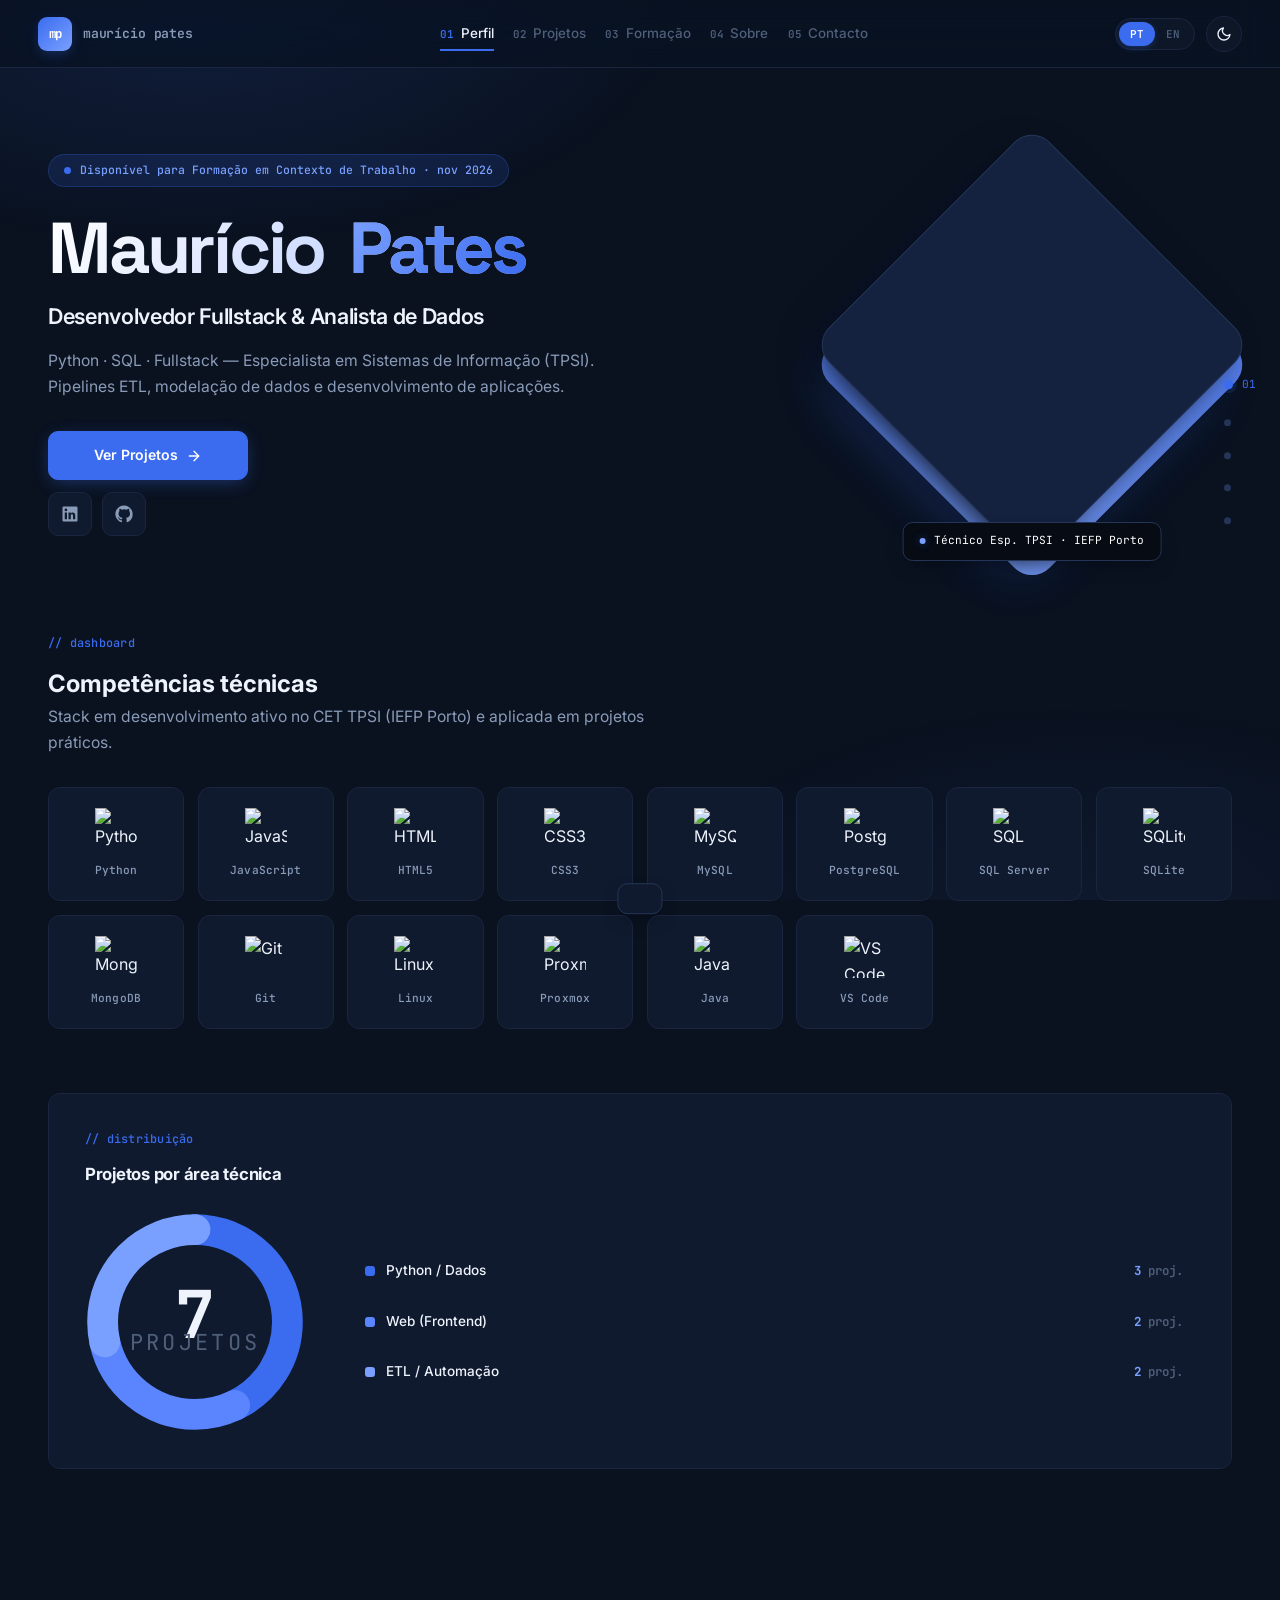
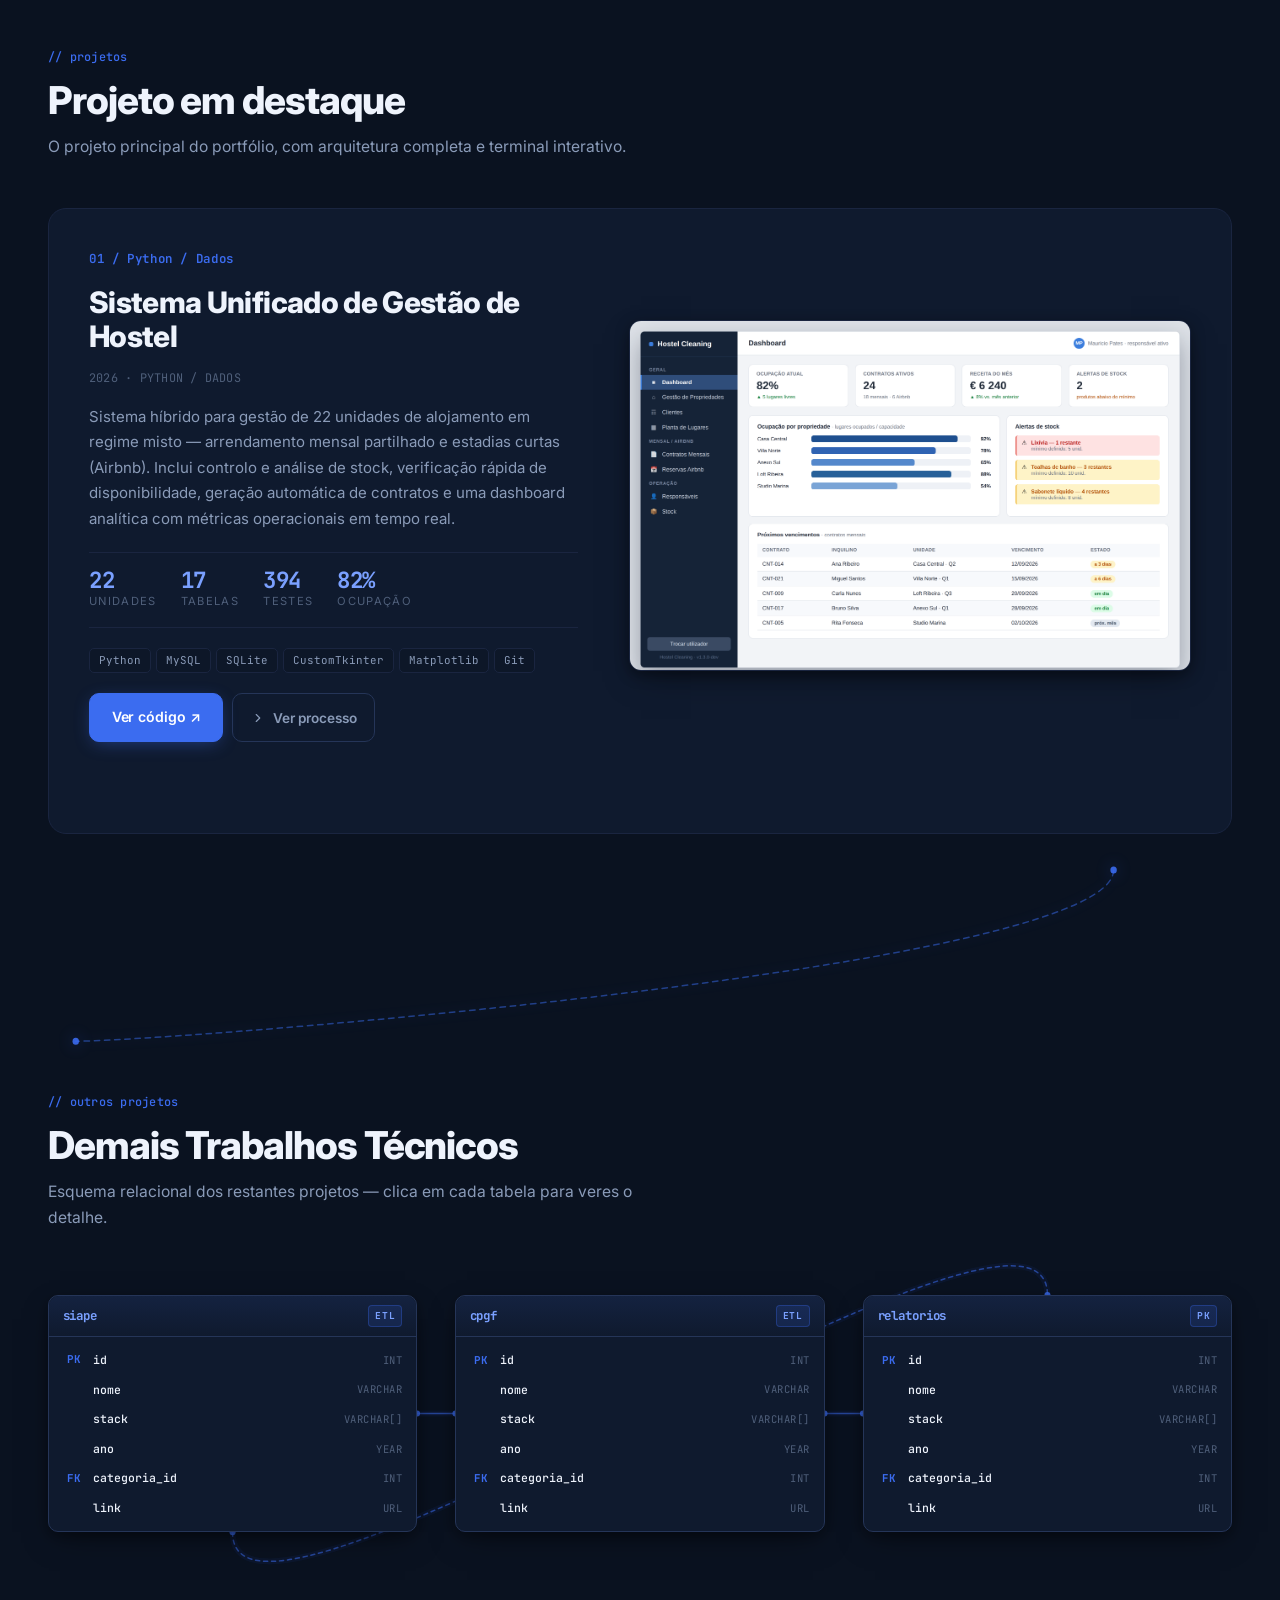
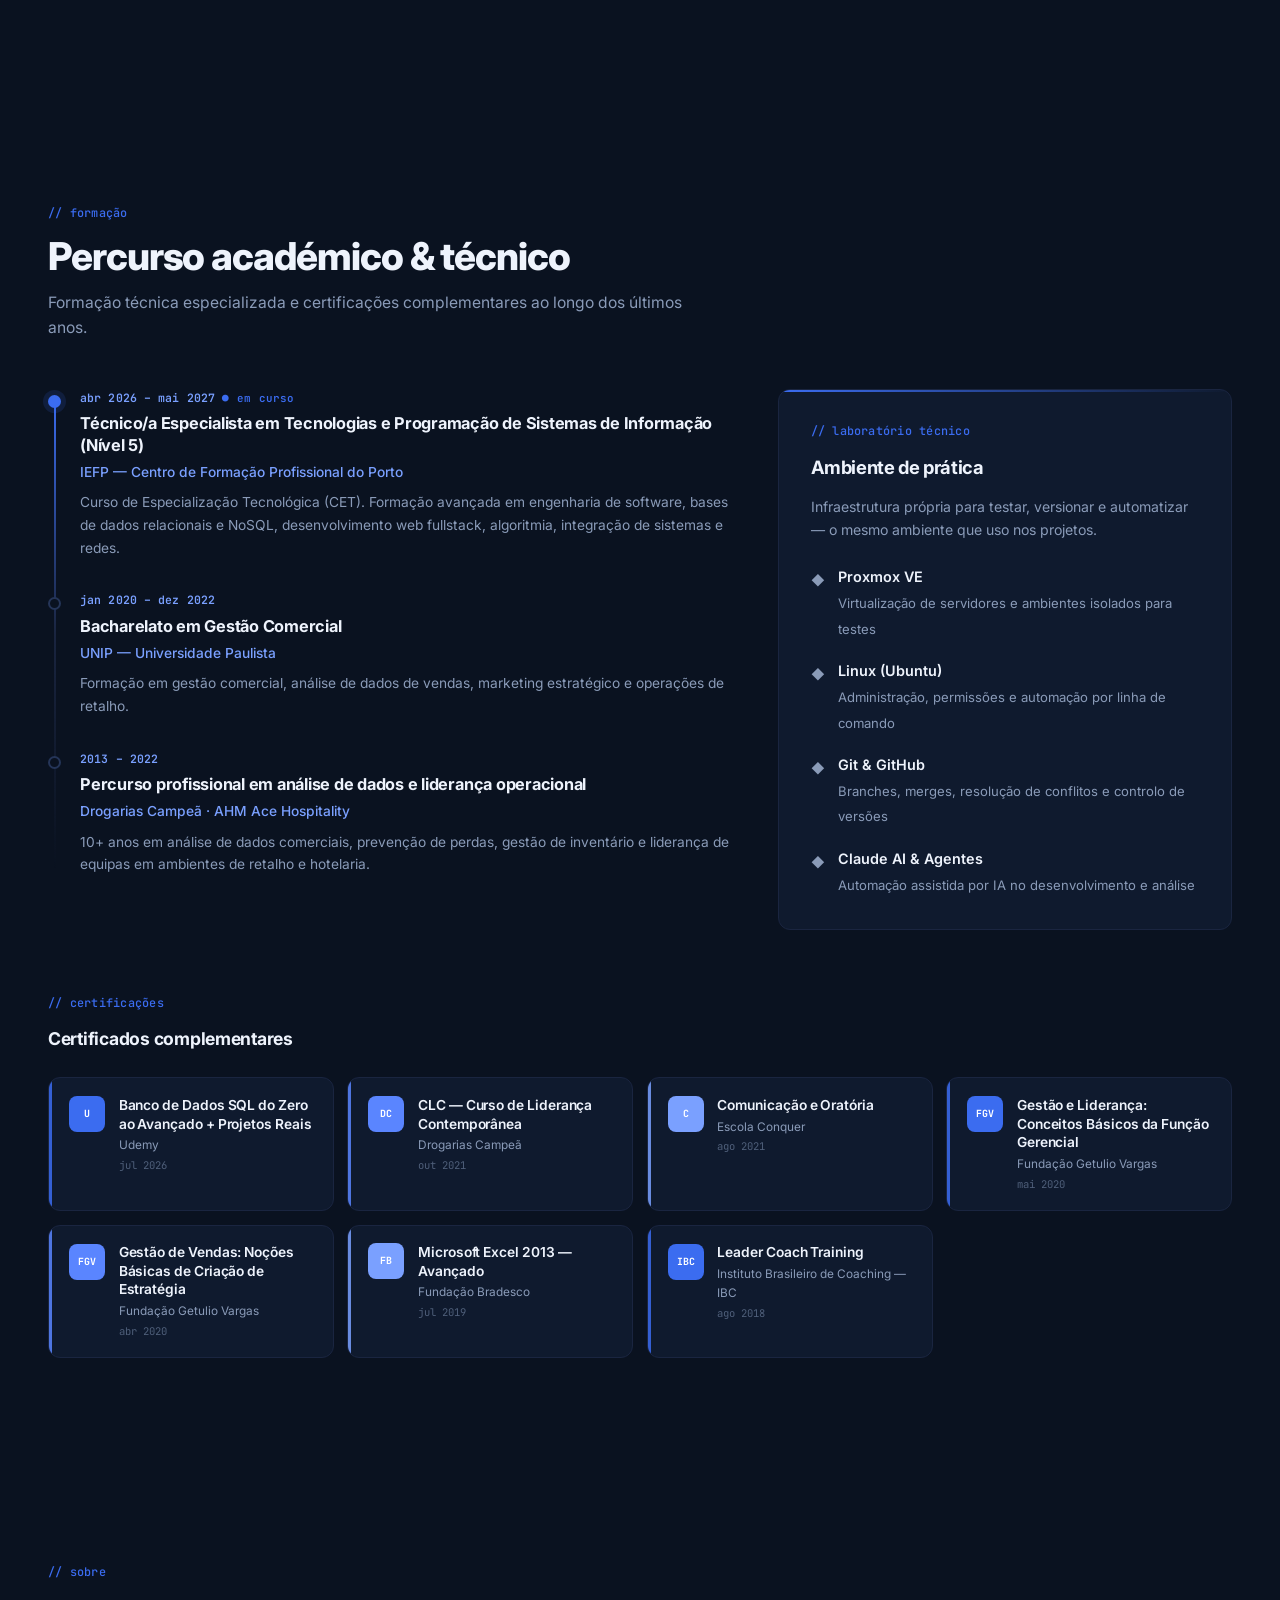
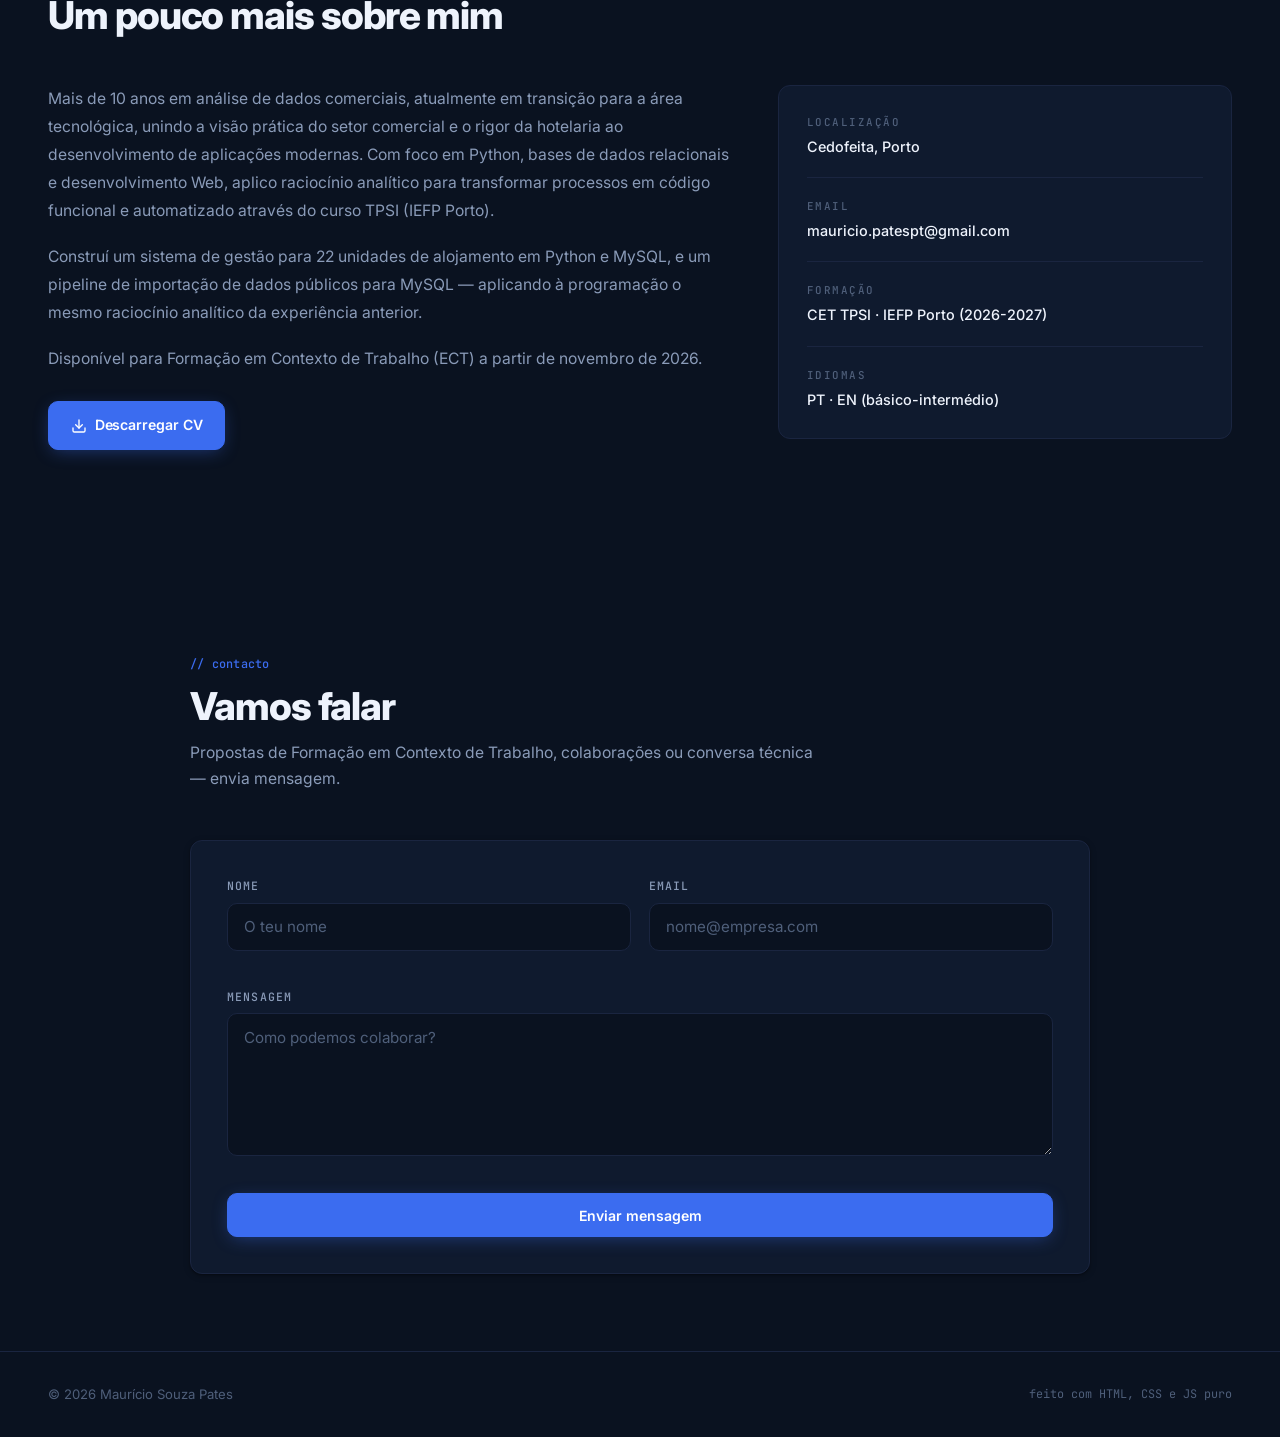
==== commit ba624c61: "Alteração para foco em SQL" ====
--- a/index.html
+++ b/index.html
@@ -3,17 +3,16 @@
 <head>
 <meta charset="UTF-8">
 <meta name="viewport" content="width=device-width, initial-scale=1.0">
-<title>Maurício Pates — Full Stack Developer</title>
-<meta name="description" content="Portfólio de Maurício Pates. Python, MySQL, JavaScript. Projetos reais.">
-<meta property="og:title" content="Maurício Pates — Full Stack Developer">
-<meta property="og:image" content="https://mauriciopates.github.io/CV_Html/img/Perfil.png">
-<link rel="icon" href="img/favicon.ico" sizes="any">
-<link rel="icon" type="image/png" sizes="32x32" href="img/favicon-32x32.png">
-<link rel="icon" type="image/png" sizes="16x16" href="img/favicon-16x16.png">
-<link rel="apple-touch-icon" sizes="180x180" href="img/apple-touch-icon.png">
+<title>Maurício Pates — Desenvolvedor Fullstack & Analista de Dados</title>
+<meta name="description" content="Portfólio técnico de Maurício Pates. Python, SQL, MySQL, ETL, automação. Disponível para Formação em Contexto de Trabalho (ECT) — nov 2026.">
+<meta property="og:title" content="Maurício Pates — Desenvolvedor Fullstack & Analista de Dados">
+<meta property="og:description" content="Python · SQL · Fullstack. Pipelines ETL, modelação de dados e desenvolvimento de aplicações.">
+<meta property="og:image" content="img/perfil.png">
+<meta property="og:type" content="website">
+<link rel="icon" type="image/svg+xml" href="img/favicon.svg">
 <link rel="preconnect" href="https://fonts.googleapis.com">
 <link rel="preconnect" href="https://fonts.gstatic.com" crossorigin>
-<link href="https://fonts.googleapis.com/css2?family=Inter:wght@400;500;600;700;800&family=JetBrains+Mono:wght@400;600&display=swap" rel="stylesheet">
+<link href="https://fonts.googleapis.com/css2?family=Inter:wght@400;500;600;700;800;900&family=JetBrains+Mono:wght@400;500;600;700&family=Space+Grotesk:wght@500;600;700&display=swap" rel="stylesheet">
 <link rel="stylesheet" href="style.css">
 <script>
   (function () {
@@ -30,347 +29,238 @@
 </head>
 <body>
 
-<!-- Barra de progresso de leitura -->
 <div class="read-progress" id="readProgress" aria-hidden="true"></div>
 
-<div id="bootScreen" class="boot-screen">
-  <div class="boot-inner">
-    <div class="boot-mark" aria-hidden="true">
-      <span class="boot-dot"></span>
-      <span class="boot-dot"></span>
-      <span class="boot-dot"></span>
-    </div>
-    <div class="boot-line">
-      <span id="bootLabel" class="boot-label" data-i18n="boot.label">a carregar</span>
-      <span id="bootPercent" class="boot-percent">0%</span>
-    </div>
-    <div class="boot-track"><div id="bootBar" class="boot-bar"></div></div>
-    <div id="bootLog" class="boot-log" aria-hidden="true"></div>
-    <button id="bootSkip" class="boot-skip" type="button" data-i18n="boot.skip">saltar →</button>
+<nav class="nav" id="nav">
+  <a href="#perfil" class="nav-logo" aria-label="Início">
+    <span class="logo-mark">mp</span>
+    <span class="logo-text">maurício pates</span>
+  </a>
+
+  <ul class="nav-links" role="list">
+    <li><a href="#perfil"   data-nav="perfil"   class="nav-link"><span class="nav-num">01</span><span data-i18n="nav.perfil">Perfil</span></a></li>
+    <li><a href="#projetos" data-nav="projetos" class="nav-link"><span class="nav-num">02</span><span data-i18n="nav.projetos">Projetos</span></a></li>
+    <li><a href="#formacao" data-nav="formacao" class="nav-link"><span class="nav-num">03</span><span data-i18n="nav.formacao">Formação</span></a></li>
+    <li><a href="#sobre"    data-nav="sobre"    class="nav-link"><span class="nav-num">04</span><span data-i18n="nav.sobre">Sobre</span></a></li>
+    <li><a href="#contacto" data-nav="contacto" class="nav-link"><span class="nav-num">05</span><span data-i18n="nav.contacto">Contacto</span></a></li>
+  </ul>
+
+  <div class="nav-actions">
+    <div class="lang-switch" role="group" aria-label="Idioma">
+      <button class="lang active" data-lang="pt" type="button">PT</button>
+      <button class="lang" data-lang="en" type="button">EN</button>
+    </div>
+    <button id="themeToggle" class="theme-toggle" type="button" aria-label="Alternar tema">
+      <svg class="icon-sun" width="16" height="16" viewBox="0 0 24 24" fill="none" stroke="currentColor" stroke-width="2" stroke-linecap="round" stroke-linejoin="round">
+        <circle cx="12" cy="12" r="4"/>
+        <path d="M12 2v2M12 20v2M4.93 4.93l1.41 1.41M17.66 17.66l1.41 1.41M2 12h2M20 12h2M6.34 17.66l-1.41 1.41M19.07 4.93l-1.41 1.41"/>
+      </svg>
+      <svg class="icon-moon" width="16" height="16" viewBox="0 0 24 24" fill="none" stroke="currentColor" stroke-width="2" stroke-linecap="round" stroke-linejoin="round">
+        <path d="M21 12.79A9 9 0 1 1 11.21 3 7 7 0 0 0 21 12.79z"/>
+      </svg>
+    </button>
   </div>
-</div>
-
-<main id="app" class="app hidden">
-
-  <nav class="nav">
-    <a href="index.html" class="nav-logo">
-      <span class="logo-mark">mp</span>
-      <span class="logo-text">maurício pates</span>
-    </a>
-    <ul class="nav-links">
-      <li><a href="index.html" class="active" data-i18n="nav.profile">Perfil</a></li>
-      <li><a href="portfolio.html" data-i18n="nav.portfolio">Portfólio</a></li>
-      <li><a href="terminal.html" data-i18n="nav.terminal">Terminal</a></li>
-      <li><a href="contacto.html" data-i18n="nav.contact">Contacto</a></li>
-    </ul>
-    <div class="nav-actions">
-      <div class="lang-switch" role="group" aria-label="Idioma">
-        <button class="lang active" data-lang="pt">PT</button>
-        <button class="lang" data-lang="en">EN</button>
-      </div>
-      <button id="themeToggle" class="theme-toggle" data-i18n-aria="nav.theme.aria" aria-label="Alternar tema">
-        <svg width="16" height="16" viewBox="0 0 24 24" fill="none" stroke="currentColor" stroke-width="2" stroke-linecap="round" stroke-linejoin="round">
-          <circle cx="12" cy="12" r="4"/>
-          <path d="M12 2v2M12 20v2M4.93 4.93l1.41 1.41M17.66 17.66l1.41 1.41M2 12h2M20 12h2M6.34 17.66l-1.41 1.41M19.07 4.93l-1.41 1.41"/>
-        </svg>
-        <span id="themeLabel" data-i18n="nav.theme.dark">Escuro</span>
-      </button>
-    </div>
-  </nav>
-
-  <section class="hero-landing">
-    <div class="hero-grid">
-      <div class="hero-left">
+</nav>
+
+<aside class="side-indicator" id="sideIndicator" aria-hidden="true">
+  <a href="#perfil"   data-nav="perfil"   class="side-dot"><span class="side-num">01</span></a>
+  <a href="#projetos" data-nav="projetos" class="side-dot"><span class="side-num">02</span></a>
+  <a href="#formacao" data-nav="formacao" class="side-dot"><span class="side-num">03</span></a>
+  <a href="#sobre"    data-nav="sobre"    class="side-dot"><span class="side-num">04</span></a>
+  <a href="#contacto" data-nav="contacto" class="side-dot"><span class="side-num">05</span></a>
+</aside>
+
+<main id="app" class="app">
+
+  <!-- 01 · PERFIL -->
+  <section id="perfil" class="section section-hero" data-section="perfil">
+
+    <div class="hero">
+      <div class="hero-content">
         <span class="hero-eyebrow">
           <span class="pulse-dot"></span>
-          <span data-i18n="hero.eyebrow">Disponível para estágio · nov 2026</span>
+          <span data-i18n="hero.eyebrow">Disponível para Formação em Contexto de Trabalho · nov 2026</span>
         </span>
+
         <h1 class="hero-name">
-          Maurício<br>
-          <span class="hero-surname">Souza Pates</span>
+          Maurício <span class="hero-surname">Pates</span>
         </h1>
-        <p class="hero-role">
-          <span class="mono" data-i18n="hero.role">Full Stack Developer</span> · Python · MySQL · JavaScript
+
+        <h2 class="hero-title" data-i18n="hero.title">Desenvolvedor Fullstack & Analista de Dados</h2>
+
+        <p class="hero-stack" data-i18n="hero.stack">
+          Python · SQL · Fullstack — Especialista em Sistemas de Informação (TPSI).
+          Pipelines ETL, modelação de dados e desenvolvimento de aplicações.
         </p>
-        <p class="hero-bio" data-i18n-html="hero.bio"></p>
-
-        <div class="hero-cta">
-          <a href="cv/Mauricio_Pates_CV.pdf" download="Mauricio_Pates_CV.pdf" class="btn btn-primary cv-download" data-cv>
-            <svg width="16" height="16" viewBox="0 0 24 24" fill="none" stroke="currentColor" stroke-width="2" stroke-linecap="round" stroke-linejoin="round">
-              <path d="M21 15v4a2 2 0 0 1-2 2H5a2 2 0 0 1-2-2v-4"/>
-              <polyline points="7 10 12 15 17 10"/>
-              <line x1="12" y1="15" x2="12" y2="3"/>
-            </svg>
-            <span data-i18n="hero.cv">Descarregar CV</span>
-          </a>
-          <a href="portfolio.html" class="btn btn-ghost">
+
+        <div class="hero-actions">
+          <a href="#projetos" class="btn btn-primary">
             <span data-i18n="hero.projects">Ver Projetos</span>
             <svg width="16" height="16" viewBox="0 0 24 24" fill="none" stroke="currentColor" stroke-width="2" stroke-linecap="round" stroke-linejoin="round">
               <line x1="5" y1="12" x2="19" y2="12"/>
               <polyline points="12 5 19 12 12 19"/>
             </svg>
           </a>
-        </div>
-
-        <div class="hero-stats">
-          <div class="stat"><span class="stat-num">07</span><span class="stat-lbl" data-i18n="hero.stat.projects">Projetos</span></div>
-          <div class="stat"><span class="stat-num">+10</span><span class="stat-lbl" data-i18n="hero.stat.tech">Tecnologias em aprendizagem</span></div>
-        </div>
-      </div>
-
-      <div class="hero-right">
-        <div class="hero-photo-frame">
-          <img src="img/Perfil.png" alt="Maurício Souza Pates" class="hero-photo" data-i18n-alt="hero.photo.alt">
-          <div class="hero-photo-badge">
-            <span class="badge-dot"></span>
-            <span data-i18n="hero.badge">Técnico Esp. TPSI · IEFP Porto</span>
+          <div class="hero-actions-icons">
+            <a href="https://www.linkedin.com/in/mauricio-pates" target="_blank" rel="noopener" class="btn btn-icon" aria-label="LinkedIn">
+              <svg width="18" height="18" viewBox="0 0 24 24" fill="currentColor">
+                <path d="M20.5 2h-17A1.5 1.5 0 002 3.5v17A1.5 1.5 0 003.5 22h17a1.5 1.5 0 001.5-1.5v-17A1.5 1.5 0 0020.5 2zM8 19H5v-9h3zM6.5 8.25A1.75 1.75 0 118.3 6.5a1.78 1.78 0 01-1.8 1.75zM19 19h-3v-4.74c0-1.42-.6-1.93-1.38-1.93A1.74 1.74 0 0013 14.19a.66.66 0 000 .14V19h-3v-9h2.9v1.3a3.11 3.11 0 012.7-1.4c1.55 0 3.36.86 3.36 3.66z"/>
+              </svg>
+            </a>
+            <a href="https://github.com/Mauriciopates" target="_blank" rel="noopener" class="btn btn-icon" aria-label="GitHub">
+              <svg width="18" height="18" viewBox="0 0 24 24" fill="currentColor">
+                <path d="M12 .5C5.7.5.5 5.7.5 12c0 5.1 3.3 9.4 7.9 10.9.6.1.8-.3.8-.6v-2c-3.2.7-3.9-1.5-3.9-1.5-.5-1.3-1.3-1.7-1.3-1.7-1-.7.1-.7.1-.7 1.2.1 1.8 1.2 1.8 1.2 1 1.8 2.8 1.3 3.5 1 .1-.8.4-1.3.7-1.6-2.6-.3-5.3-1.3-5.3-5.8 0-1.3.5-2.3 1.2-3.1-.1-.3-.5-1.5.1-3.1 0 0 1-.3 3.3 1.2a11.5 11.5 0 016 0c2.3-1.5 3.3-1.2 3.3-1.2.6 1.6.2 2.8.1 3.1.8.8 1.2 1.8 1.2 3.1 0 4.5-2.7 5.5-5.3 5.8.4.4.8 1.1.8 2.2v3.3c0 .3.2.7.8.6A11.5 11.5 0 0023.5 12C23.5 5.7 18.3.5 12 .5z"/>
+              </svg>
+            </a>
           </div>
         </div>
       </div>
-    </div>
-
-    <div class="hero-marquee" aria-hidden="true">
-      <div class="marquee-track">
-        <span>Python</span><span>·</span>
-        <span>MySQL</span><span>·</span>
-        <span>JavaScript</span><span>·</span>
-        <span>Java</span><span>·</span>
-        <span>HTML5</span><span>·</span>
-        <span>CSS3</span><span>·</span>
-        <span>Git</span><span>·</span>
-        <span>Linux</span><span>·</span>
-        <span>ETL</span><span>·</span>
-        <span>Proxmox</span><span>·</span>
-        <span>Python</span><span>·</span>
-        <span>MySQL</span><span>·</span>
-        <span>JavaScript</span><span>·</span>
-        <span>Java</span><span>·</span>
-        <span>HTML5</span><span>·</span>
-        <span>CSS3</span><span>·</span>
-        <span>Git</span><span>·</span>
-        <span>Linux</span><span>·</span>
-        <span>ETL</span><span>·</span>
-        <span>Proxmox</span><span>·</span>
-      </div>
-    </div>
-  </section>
-
-  <section class="section reveal">
+
+      <div class="hero-photo-wrap">
+        <div class="diamond-stack">
+          <div class="diamond diamond-back"></div>
+          <div class="diamond diamond-front">
+            <img src="img/perfil.png" alt="Maurício Pates" class="hero-photo">
+          </div>
+        </div>
+        <div class="hero-badge">
+          <span class="badge-dot"></span>
+          <span data-i18n="hero.badge">Técnico Esp. TPSI · IEFP Porto</span>
+        </div>
+      </div>
+    </div>
+
+    <div class="dashboard-head">
+      <span class="section-tag" data-i18n="dashboard.tag">// dashboard</span>
+      <h2 data-i18n="dashboard.title">Competências técnicas</h2>
+      <p class="section-sub" data-i18n="dashboard.sub">Stack em desenvolvimento ativo no CET TPSI (IEFP Porto) e aplicada em projetos práticos.</p>
+    </div>
+
+    <div class="skills-icons" id="skillsIcons"></div>
+
+    <div class="dashboard-chart">
+      <div class="chart-head">
+        <span class="section-tag" data-i18n="chart.tag">// distribuição</span>
+        <h3 data-i18n="chart.title">Projetos por área técnica</h3>
+      </div>
+      <div class="chart-wrap" id="chartWrap"></div>
+    </div>
+  </section>
+
+  <!-- 02 · PROJETOS -->
+  <section id="projetos" class="section section-projects" data-section="projetos">
+
     <header class="section-head">
-      <span class="section-tag" data-i18n="skills.tag">// skills</span>
-      <h2 data-i18n="skills.title">Stack técnica</h2>
-    </header>
-    <div class="stack-icons" id="stackIcons"></div>
-  </section>
-
-  <section class="section reveal">
-    <header class="section-head section-head-row">
-      <div>
-        <span class="section-tag" data-i18n="featured.tag">// projeto em destaque</span>
-        <h2 data-i18n="featured.title">Sistema de Gestão de Hostel</h2>
-      </div>
-      <a href="portfolio.html" class="btn btn-ghost btn-sm" data-i18n="featured.seeAll">Ver todos →</a>
-    </header>
-
-    <article class="featured-card" id="featuredCard">
-      <div class="featured-thumb" id="featuredThumb">
-        <img src="img/hostel-diagrama-er.png" alt="Sistema de Gestão de Hostel" loading="lazy" data-i18n-alt="featured.alt">
-        <span class="featured-hint" data-i18n="featured.hint">clica para ampliar</span>
-      </div>
-
-      <div class="featured-body">
-        <div class="featured-meta">
-          <span class="tag">Python</span>
-          <span class="tag">MySQL</span>
-          <span class="tag">unittest</span>
-          <span class="tag">CLI + JSON</span>
-        </div>
-        <h3 data-i18n="featured.h3">Sistema de Gestão de Alojamento Local</h3>
-        <p class="featured-desc" data-i18n-html="featured.desc"></p>
-        <div class="featured-actions">
-          <a href="https://github.com/Mauriciopates/hostel_gestao" target="_blank" rel="noopener" class="btn btn-primary btn-sm" data-i18n="featured.code">Ver código ↗</a>
-          <button class="btn btn-ghost btn-sm" id="featuredToggleTerminal" type="button" data-i18n="featured.process">▸ Ver processo</button>
-        </div>
-      </div>
-
-      <div class="featured-terminal" id="featuredTerminal" aria-hidden="true">
-        <div class="featured-terminal-bar">
-          <span class="dot red"></span>
-          <span class="dot yellow"></span>
-          <span class="dot green"></span>
-          <span class="featured-terminal-title">hostel_gestao — resumo</span>
-          <button class="featured-terminal-close" id="featuredTerminalClose" aria-label="Fechar">×</button>
-        </div>
-        <div class="featured-terminal-body" id="featuredTerminalBody"></div>
-      </div>
-    </article>
-  </section>
-
-  <section class="section reveal">
-    <header class="section-head section-head-row">
-      <div>
-        <span class="section-tag" data-i18n="career.tag">// percurso</span>
-        <h2 data-i18n="career.title">Experiência profissional</h2>
-        <p class="section-sub" data-i18n="career.sub">10+ anos em retalho, liderança e análise comercial — a base que trago para o desenvolvimento de software.</p>
-      </div>
-      <div class="carousel-nav" aria-label="Navegação do percurso">
-        <button class="carousel-arrow" id="carouselPrev" data-i18n-aria="career.prev" aria-label="Anterior">
-          <svg width="18" height="18" viewBox="0 0 24 24" fill="none" stroke="currentColor" stroke-width="2" stroke-linecap="round" stroke-linejoin="round">
-            <polyline points="15 18 9 12 15 6"/>
-          </svg>
-        </button>
-        <button class="carousel-arrow" id="carouselNext" data-i18n-aria="career.next" aria-label="Próximo">
-          <svg width="18" height="18" viewBox="0 0 24 24" fill="none" stroke="currentColor" stroke-width="2" stroke-linecap="round" stroke-linejoin="round">
-            <polyline points="9 18 15 12 9 6"/>
-          </svg>
-        </button>
-      </div>
-    </header>
-
-    <div class="carousel" id="careerCarousel">
-      <div class="carousel-viewport">
-        <div class="carousel-track" id="carouselTrack">
-
-          <article class="career-card">
-            <div class="career-head">
-              <span class="career-badge">2025 — 2026</span>
-              <span class="career-type">full-time</span>
-            </div>
-            <h3 class="career-role">Cozinheiro 1ª</h3>
-            <span class="career-company">AHM · Ace Hospitality Management</span>
-            <span class="career-meta">Porto, Portugal · 1 ano 1 mês</span>
-            <p class="career-desc">
-              Responsável por garantir a eficiência operacional e técnica da cozinha, com forte atuação na vertente administrativa, analítica e de gestão de recursos da cozinha do hotel.
-            </p>
-            <div class="career-tags">
-              <span class="tag">Culinária italiana</span>
-              <span class="tag">HACCP</span>
-              <span class="tag">Gestão de equipa</span>
-            </div>
-          </article>
-
-          <article class="career-card">
-            <div class="career-head">
-              <span class="career-badge">2019 — 2022</span>
-              <span class="career-type">full-time</span>
-            </div>
-            <h3 class="career-role">Analista de Vendas Sénior</h3>
-            <span class="career-company">Drogarias Campeã</span>
-            <span class="career-meta">Cotia, Brasil · 3 anos 7 meses</span>
-            <p class="career-desc">
-              Planeamento e organização na área de prevenção de perdas, processos de transferências, movimentações de estoque e análise de compras. Análise de itens com potencial de perda.
-            </p>
-            <div class="career-tags">
-              <span class="tag">Análise de dados</span>
-              <span class="tag">Prevenção de perdas</span>
-              <span class="tag">Estoque</span>
-            </div>
-          </article>
-
-          <article class="career-card">
-            <div class="career-head">
-              <span class="career-badge">2015 — 2019</span>
-              <span class="career-type">full-time</span>
-            </div>
-            <h3 class="career-role">Líder de Loja</h3>
-            <span class="career-company">Drogarias Campeã</span>
-            <span class="career-meta">Cotia, Brasil · 3 anos 6 meses</span>
-            <p class="career-desc">
-              Gestão de todas as atividades da loja e a liderança da equipa, responsável pelo turno noturno, auxiliando na área de vendas, dispensação de medicamentos, escala de horários e folgas, resoluções de problemas.
-            </p>
-            <div class="career-tags">
-              <span class="tag">Liderança</span>
-              <span class="tag">Operações</span>
-              <span class="tag">Atendimento</span>
-            </div>
-          </article>
-
-          <article class="career-card">
-            <div class="career-head">
-              <span class="career-badge">2013 — 2015</span>
-              <span class="career-type">full-time</span>
-            </div>
-            <h3 class="career-role">Caixa / Estoquista</h3>
-            <span class="career-company">Drogarias Campeã</span>
-            <span class="career-meta">Osasco, São Paulo, Brasil · 2 anos 5 meses</span>
-            <p class="career-desc">
-              Atendimento ao público, organização das prateleiras, cobrança de valores dos produtos comprados pelo cliente.
-            </p>
-            <div class="career-tags">
-              <span class="tag">Atendimento</span>
-              <span class="tag">Retalho</span>
-              <span class="tag">Organização</span>
-            </div>
-          </article>
-
-        </div>
-      </div>
-      <div class="carousel-dots" id="carouselDots" role="tablist" aria-label="Etapas do percurso"></div>
-    </div>
-  </section>
-
-  <section class="section reveal">
+      <span class="section-tag" data-i18n="projects.tag">// projetos</span>
+      <h2 data-i18n="projects.highlightTitle">Projeto em destaque</h2>
+      <p class="section-sub" data-i18n="projects.highlightSub">O projeto principal do portfólio, com arquitetura completa e terminal interativo.</p>
+    </header>
+
+    <div class="projects-featured" id="projectsFeatured"></div>
+
+    <div class="featured-to-er-wrap">
+      <svg class="featured-to-er" id="featuredToEr" aria-hidden="true" preserveAspectRatio="none" viewBox="0 0 1000 100"></svg>
+    </div>
+
+    <header class="section-head section-head-er">
+      <span class="section-tag" data-i18n="er.tag">// outros projetos</span>
+      <h2 data-i18n="er.title">Demais Trabalhos Técnicos</h2>
+      <p class="section-sub" data-i18n="er.sub">Esquema relacional dos restantes projetos — clica em cada tabela para veres o detalhe.</p>
+    </header>
+
+    <div class="er-diagram-wrap" id="erDiagramWrap">
+      <svg class="er-connections" id="erConnections" aria-hidden="true"></svg>
+      <div class="er-diagram" id="erDiagram"></div>
+    </div>
+  </section>
+
+  <!-- 03 · FORMAÇÃO -->
+  <section id="formacao" class="section" data-section="formacao">
     <header class="section-head">
-      <span class="section-tag" data-i18n="certs.tag">// certificados</span>
-      <h2 data-i18n="certs.title">Licenças e certificados</h2>
-      <p class="section-sub" data-i18n="certs.sub">Formação contínua em tecnologia, liderança e gestão — clica em cada bloco para expandir.</p>
-    </header>
-
+      <span class="section-tag" data-i18n="formacao.tag">// formação</span>
+      <h2 data-i18n="formacao.title">Percurso académico & técnico</h2>
+      <p class="section-sub" data-i18n="formacao.sub">Formação técnica especializada e certificações complementares ao longo dos últimos anos.</p>
+    </header>
+
+    <div class="formacao-layout">
+      <div class="timeline" id="timeline"></div>
+
+      <aside class="lab-card">
+        <span class="section-tag" data-i18n="lab.tag">// laboratório técnico</span>
+        <h3 data-i18n="lab.title">Ambiente de prática</h3>
+        <p class="lab-desc" data-i18n="lab.desc">Infraestrutura própria para testar, versionar e automatizar — o mesmo ambiente que uso nos projetos.</p>
+
+        <ul class="lab-list">
+          <li><span class="lab-icon">◆</span><div><strong data-i18n="lab.proxmox.t">Proxmox VE</strong><span data-i18n="lab.proxmox.d">Virtualização de servidores e ambientes isolados para testes</span></div></li>
+          <li><span class="lab-icon">◆</span><div><strong data-i18n="lab.linux.t">Linux (Ubuntu)</strong><span data-i18n="lab.linux.d">Administração, permissões e automação por linha de comando</span></div></li>
+          <li><span class="lab-icon">◆</span><div><strong data-i18n="lab.git.t">Git & GitHub</strong><span data-i18n="lab.git.d">Branches, merges, resolução de conflitos e controlo de versões</span></div></li>
+          <li><span class="lab-icon">◆</span><div><strong data-i18n="lab.ia.t">Claude AI & Agentes</strong><span data-i18n="lab.ia.d">Automação assistida por IA no desenvolvimento e análise</span></div></li>
+        </ul>
+      </aside>
+    </div>
+
+    <div class="cert-head">
+      <span class="section-tag" data-i18n="certs.tag">// certificações</span>
+      <h3 data-i18n="certs.title">Certificados complementares</h3>
+    </div>
     <div class="certs-grid" id="certsGrid"></div>
   </section>
 
-  <section class="section reveal">
+  <!-- 04 · SOBRE -->
+  <section id="sobre" class="section" data-section="sobre">
     <header class="section-head">
-      <span class="section-tag" data-i18n="about.tag">// sobre</span>
-      <h2 data-i18n="about.title">Um pouco mais sobre mim</h2>
-    </header>
-    <div class="about-grid">
-      <div class="about-text">
-        <p data-i18n="about.p1"></p>
-        <p data-i18n="about.p2"></p>
-        <p data-i18n-html="about.p3"></p>
-      </div>
-      <aside class="about-side">
+      <span class="section-tag" data-i18n="sobre.tag">// sobre</span>
+      <h2 data-i18n="sobre.title">Um pouco mais sobre mim</h2>
+    </header>
+
+    <div class="sobre-layout">
+      <div class="sobre-text">
+        <p data-i18n="sobre.p1">Mais de 10 anos em análise de dados comerciais, atualmente em transição para a área tecnológica, unindo a visão prática do setor comercial e o rigor da hotelaria ao desenvolvimento de aplicações modernas. Com foco em Python, bases de dados relacionais e desenvolvimento Web, aplico raciocínio analítico para transformar processos em código funcional e automatizado através do curso TPSI (IEFP Porto).</p>
+        <p data-i18n="sobre.p2">Construí um sistema de gestão para 22 unidades de alojamento em Python e MySQL, e um pipeline de importação de dados públicos para MySQL — aplicando à programação o mesmo raciocínio analítico da experiência anterior.</p>
+        <p data-i18n="sobre.p3">Disponível para <strong>Formação em Contexto de Trabalho (ECT)</strong> a partir de novembro de 2026.</p>
+
+        <div class="sobre-cv">
+          <a href="cv/Mauricio_Pates_CV.pdf" download="Mauricio_Pates_CV.pdf" class="btn btn-primary" data-cv>
+            <svg width="16" height="16" viewBox="0 0 24 24" fill="none" stroke="currentColor" stroke-width="2" stroke-linecap="round" stroke-linejoin="round">
+              <path d="M21 15v4a2 2 0 0 1-2 2H5a2 2 0 0 1-2-2v-4"/>
+              <polyline points="7 10 12 15 17 10"/>
+              <line x1="12" y1="15" x2="12" y2="3"/>
+            </svg>
+            <span data-i18n="sobre.cv">Descarregar CV</span>
+          </a>
+        </div>
+      </div>
+
+      <aside class="sobre-side">
+        <div class="info-block"><span class="info-label" data-i18n="sobre.local">Localização</span><span class="info-value">Cedofeita, Porto</span></div>
         <div class="info-block">
-          <span class="info-label" data-i18n="about.location">Localização</span>
-          <span class="info-value" data-i18n="about.location.val">Cedofeita, Porto</span>
-        </div>
-        <div class="info-block">
-          <span class="info-label" data-i18n="about.email">Email</span>
-          <a class="info-value copy-email" href="mailto:mauricio.patespt@gmail.com" data-copy="mauricio.patespt@gmail.com">
+          <span class="info-label" data-i18n="sobre.email">Email</span>
+          <a href="mailto:mauricio.patespt@gmail.com" class="info-value copy-email" data-copy="mauricio.patespt@gmail.com">
             mauricio.patespt@gmail.com
-            <svg width="12" height="12" viewBox="0 0 24 24" fill="none" stroke="currentColor" stroke-width="2" stroke-linecap="round" stroke-linejoin="round" class="copy-icon">
-              <rect x="9" y="9" width="13" height="13" rx="2" ry="2"/>
-              <path d="M5 15H4a2 2 0 0 1-2-2V4a2 2 0 0 1 2-2h9a2 2 0 0 1 2 2v1"/>
-            </svg>
+            <svg width="12" height="12" viewBox="0 0 24 24" fill="none" stroke="currentColor" stroke-width="2" stroke-linecap="round" stroke-linejoin="round" class="copy-icon"><rect x="9" y="9" width="13" height="13" rx="2"/><path d="M5 15H4a2 2 0 0 1-2-2V4a2 2 0 0 1 2-2h9a2 2 0 0 1 2 2v1"/></svg>
           </a>
         </div>
-        <div class="info-block">
-          <span class="info-label" data-i18n="about.edu">Formação</span>
-          <span class="info-value" data-i18n="about.edu.val">TPSI · IEFP Porto (2026)</span>
-        </div>
-        <div class="info-block">
-          <span class="info-label" data-i18n="about.langs">Idiomas</span>
-          <span class="info-value" data-i18n="about.langs.val">PT · EN (A2)</span>
-        </div>
+        <div class="info-block"><span class="info-label" data-i18n="sobre.formacao">Formação</span><span class="info-value">CET TPSI · IEFP Porto (2026-2027)</span></div>
+        <div class="info-block"><span class="info-label" data-i18n="sobre.langs">Idiomas</span><span class="info-value">PT · EN (básico-intermédio)</span></div>
       </aside>
     </div>
   </section>
 
-  <section class="section reveal">
-    <div class="contact-cta">
-      <div>
-        <span class="section-tag" data-i18n="cta.tag">// contacto</span>
-        <h2 data-i18n="cta.title">Vamos falar</h2>
-        <p class="section-sub" data-i18n="cta.sub">Propostas de estágio, colaborações ou só conversa técnica — envia mensagem.</p>
-      </div>
-      <a href="contacto.html" class="btn btn-primary">
-        <span data-i18n="cta.open">Abrir formulário</span>
-        <svg width="16" height="16" viewBox="0 0 24 24" fill="none" stroke="currentColor" stroke-width="2" stroke-linecap="round" stroke-linejoin="round">
-          <line x1="5" y1="12" x2="19" y2="12"/>
-          <polyline points="12 5 19 12 12 19"/>
-        </svg>
-      </a>
+  <!-- 05 · CONTACTO -->
+  <section id="contacto" class="section section-contact" data-section="contacto">
+    <div class="contact-inner">
+      <header class="section-head">
+        <span class="section-tag" data-i18n="contacto.tag">// contacto</span>
+        <h2 data-i18n="contacto.title">Vamos falar</h2>
+        <p class="section-sub" data-i18n="contacto.sub">Propostas de Formação em Contexto de Trabalho, colaborações ou conversa técnica — envia mensagem.</p>
+      </header>
+
+      <form id="contact-form" class="contact-form" action="https://formspree.io/f/xzdnjzgv" method="POST" novalidate>
+        <div class="field"><label for="name" data-i18n="form.name">Nome</label><input type="text" id="name" name="name" required autocomplete="name" data-i18n-placeholder="form.name.ph" placeholder="O teu nome"><span class="field-error" id="name-error"></span></div>
+        <div class="field"><label for="email" data-i18n="form.email">Email</label><input type="email" id="email" name="_replyto" required autocomplete="email" data-i18n-placeholder="form.email.ph" placeholder="nome@empresa.com"><span class="field-error" id="email-error"></span></div>
+        <div class="field field-full"><label for="message" data-i18n="form.message">Mensagem</label><textarea id="message" name="message" rows="6" required data-i18n-placeholder="form.message.ph" placeholder="Como podemos colaborar?"></textarea><span class="field-error" id="message-error"></span></div>
+        <button type="submit" class="btn btn-primary field-full" id="contact-submit" data-i18n="form.submit">Enviar mensagem</button>
+      </form>
     </div>
   </section>
 
@@ -380,12 +270,11 @@
       <span class="footer-mono" data-i18n="footer.made">feito com HTML, CSS e JS puro</span>
     </div>
   </footer>
+
 </main>
 
-<button id="backToTop" class="back-to-top" aria-label="Voltar ao topo" type="button">
-  <svg width="18" height="18" viewBox="0 0 24 24" fill="none" stroke="currentColor" stroke-width="2" stroke-linecap="round" stroke-linejoin="round">
-    <polyline points="18 15 12 9 6 15"/>
-  </svg>
+<button id="backToTop" class="back-to-top" type="button" aria-label="Voltar ao topo">
+  <svg width="18" height="18" viewBox="0 0 24 24" fill="none" stroke="currentColor" stroke-width="2" stroke-linecap="round" stroke-linejoin="round"><polyline points="18 15 12 9 6 15"/></svg>
 </button>
 
 <div id="toast" class="toast" role="status" aria-live="polite"></div>
--- a/style.css
+++ b/style.css
@@ -1,63 +1,98 @@
-/* ============================================================
-   RESET + VARIÁVEIS
-============================================================ */
+/* ═══════════════════════════════════════════════════════════════
+   MAURÍCIO PATES · PORTFÓLIO TÉCNICO
+   style.css — Azul-cobalto sobre marinho profundo
+   ═══════════════════════════════════════════════════════════════ */
+
 *, *::before, *::after { box-sizing: border-box; margin: 0; padding: 0; }
 
+/* ─────────────────────────────────────────────
+   VARIÁVEIS
+───────────────────────────────────────────── */
 :root {
-  --bg: #0a0d10;
-  --bg-soft: #12161b;
-  --bg-elev: #161b22;
-  --bg-elev-2: #1c222b;
-  --border: #222831;
-  --border-strong: #2f3742;
-  --text: #e8ecf1;
-  --text-dim: #98a3b0;
-  --text-faint: #5c6773;
-
-  --accent: #10b981;
-  --accent-2: #34d399;
-  --accent-soft: rgba(16, 185, 129, 0.14);
-  --accent-glow: rgba(16, 185, 129, 0.45);
+  --bg: #0a1220;
+  --bg-soft: #0d1728;
+  --bg-elev: #0f1a2e;
+  --bg-elev-2: #142240;
+  --bg-console: #060b14;
+  --bg-console-2: #0b1322;
+
+  --border: #1a2540;
+  --border-strong: #253558;
+  --border-console: #1a2540;
+  --border-console-strong: #253558;
+
+  --text: #eef3fc;
+  --text-dim: #8a9bb8;
+  --text-faint: #4f5f7a;
+  --text-console: #c5d2e6;
+  --text-console-dim: #4f5f7a;
+
+  --accent: #3b6cf0;
+  --accent-2: #5a85ff;
+  --accent-3: #7aa0ff;
+  --accent-soft: rgba(59, 108, 240, 0.14);
+  --accent-glow: rgba(59, 108, 240, 0.45);
+
+  --viz-blue-1: #3b6cf0;
+  --viz-blue-2: #5a85ff;
+  --viz-blue-3: #7aa0ff;
+  --viz-blue-4: #a4bcff;
+
+  --success: #22c55e;
+  --warn: #f59e0b;
   --danger: #ef4444;
 
   --font-sans: 'Inter', -apple-system, BlinkMacSystemFont, 'Segoe UI', sans-serif;
   --font-mono: 'JetBrains Mono', 'Fira Code', 'SF Mono', Consolas, monospace;
-
-  --radius: 14px;
-  --radius-sm: 8px;
-  --radius-lg: 20px;
-  --transition: 220ms cubic-bezier(0.4, 0, 0.2, 1);
-  --transition-slow: 420ms cubic-bezier(0.22, 1, 0.36, 1);
-
-  --shadow-sm: 0 1px 2px rgba(0, 0, 0, 0.12), 0 2px 6px rgba(0, 0, 0, 0.08);
-  --shadow-md: 0 4px 12px rgba(0, 0, 0, 0.18), 0 12px 32px -12px rgba(0, 0, 0, 0.35);
-  --shadow-lg: 0 20px 60px -20px rgba(0, 0, 0, 0.55), 0 8px 20px -8px rgba(0, 0, 0, 0.3);
+  --font-display: 'Space Grotesk', 'Inter', sans-serif;
+
+  --radius-sm: 6px;
+  --radius: 12px;
+  --radius-lg: 18px;
+  --radius-xl: 24px;
+
+  --t-fast: 160ms cubic-bezier(0.4, 0, 0.2, 1);
+  --t: 240ms cubic-bezier(0.4, 0, 0.2, 1);
+  --t-slow: 480ms cubic-bezier(0.22, 1, 0.36, 1);
+
+  --shadow-sm: 0 1px 2px rgba(0, 0, 0, 0.3), 0 2px 6px rgba(0, 0, 0, 0.25);
+  --shadow: 0 4px 14px rgba(0, 0, 0, 0.35), 0 12px 32px -12px rgba(0, 0, 0, 0.5);
+  --shadow-lg: 0 20px 50px -20px rgba(0, 0, 0, 0.7), 0 8px 20px -8px rgba(0, 0, 0, 0.5);
+  --shadow-glow: 0 8px 30px -10px var(--accent-glow);
+
+  --container: 1280px;
+  --nav-h: 68px;
 }
 
 [data-theme="light"] {
-  --bg: #f7f8fa;
-  --bg-soft: #eef0f4;
+  --bg: #f5f7fb;
+  --bg-soft: #eaeef7;
   --bg-elev: #ffffff;
-  --bg-elev-2: #f9fafb;
-  --border: #e2e5eb;
-  --border-strong: #d0d5de;
-  --text: #0f1419;
-  --text-dim: #4a5560;
-  --text-faint: #8b95a1;
-  --accent: #10b981;
-  --accent-2: #059669;
-  --accent-soft: rgba(16, 185, 129, 0.1);
-  --accent-glow: rgba(16, 185, 129, 0.35);
-  --danger: #ef4444;
-
-  --shadow-sm: 0 1px 2px rgba(15, 20, 25, 0.04), 0 2px 6px rgba(15, 20, 25, 0.03);
-  --shadow-md: 0 4px 12px rgba(15, 20, 25, 0.06), 0 12px 32px -12px rgba(15, 20, 25, 0.1);
-  --shadow-lg: 0 20px 60px -20px rgba(15, 20, 25, 0.18), 0 8px 20px -8px rgba(15, 20, 25, 0.08);
-}
-
+  --bg-elev-2: #f0f3fa;
+  --bg-console: #0a1220;
+  --bg-console-2: #0f1a2e;
+  --border: #dbe2ef;
+  --border-strong: #c2cce0;
+  --text: #0a1420;
+  --text-dim: #4a5a75;
+  --text-faint: #8896ad;
+  --accent: #2a56d4;
+  --accent-2: #3b6cf0;
+  --accent-3: #5a85ff;
+  --accent-soft: rgba(42, 86, 212, 0.08);
+  --accent-glow: rgba(42, 86, 212, 0.3);
+  --shadow-sm: 0 1px 2px rgba(10, 20, 32, 0.05), 0 2px 6px rgba(10, 20, 32, 0.04);
+  --shadow: 0 4px 14px rgba(10, 20, 32, 0.06), 0 12px 32px -12px rgba(10, 20, 32, 0.1);
+  --shadow-lg: 0 20px 50px -20px rgba(10, 20, 32, 0.18), 0 8px 20px -8px rgba(10, 20, 32, 0.08);
+}
+
+/* ─────────────────────────────────────────────
+   BASE
+───────────────────────────────────────────── */
 html {
   scroll-behavior: smooth;
-  scroll-padding-top: 90px;
+  scroll-padding-top: calc(var(--nav-h) + 20px);
+  -webkit-text-size-adjust: 100%;
 }
 
 body {
@@ -70,8 +105,7 @@
   -webkit-font-smoothing: antialiased;
   -moz-osx-font-smoothing: grayscale;
   text-rendering: optimizeLegibility;
-  transition: background var(--transition), color var(--transition);
-  -webkit-tap-highlight-color: transparent;
+  transition: background var(--t), color var(--t);
 }
 
 body::before {
@@ -79,614 +113,585 @@
   position: fixed;
   inset: 0;
   background:
-    radial-gradient(ellipse 70% 50% at 15% 0%, var(--accent-soft), transparent 60%),
-    radial-gradient(ellipse 60% 40% at 85% 100%, rgba(96, 165, 250, 0.05), transparent 60%);
+    radial-gradient(ellipse 70% 50% at 15% 0%, var(--accent-soft), transparent 55%),
+    radial-gradient(ellipse 60% 40% at 85% 100%, rgba(90, 133, 255, 0.06), transparent 55%);
   pointer-events: none;
   z-index: 0;
 }
 
-a { color: inherit; text-decoration: none; transition: color var(--transition); }
-.hidden { display: none !important; }
-.mono { font-family: var(--font-mono); }
-
-::selection { background: var(--accent); color: #ffffff; }
-
-:focus-visible {
-  outline: 2px solid var(--accent);
-  outline-offset: 3px;
-  border-radius: 4px;
-}
+[data-theme="light"] body::before { opacity: 0.5; }
+
+a { color: inherit; text-decoration: none; transition: color var(--t); }
+button { font-family: inherit; cursor: pointer; border: none; background: none; color: inherit; }
+img { max-width: 100%; display: block; }
+ul { list-style: none; }
+
+::selection { background: var(--accent); color: #fff; }
+:focus-visible { outline: 2px solid var(--accent); outline-offset: 3px; border-radius: 4px; }
 
 ::-webkit-scrollbar { width: 10px; height: 10px; }
 ::-webkit-scrollbar-track { background: transparent; }
-::-webkit-scrollbar-thumb {
-  background: var(--border-strong);
-  border-radius: 10px;
-  border: 2px solid var(--bg);
-}
+::-webkit-scrollbar-thumb { background: var(--border-strong); border-radius: 10px; border: 2px solid var(--bg); }
 ::-webkit-scrollbar-thumb:hover { background: var(--accent); }
 
-/* ============================================================
-   BOOT SCREEN
-============================================================ */
-.boot-screen {
+/* ─────────────────────────────────────────────
+   PROGRESSO
+───────────────────────────────────────────── */
+.read-progress {
   position: fixed;
-  inset: 0;
-  background: var(--bg);
+  top: 0; left: 0;
+  height: 2px;
+  width: 0%;
+  background: linear-gradient(90deg, var(--accent), var(--accent-3));
+  z-index: 9999;
+  transition: width 80ms linear;
+  box-shadow: 0 0 10px var(--accent-glow);
+}
+
+/* ─────────────────────────────────────────────
+   NAV
+───────────────────────────────────────────── */
+.nav {
+  position: fixed;
+  top: 0; left: 0; right: 0;
+  height: var(--nav-h);
   display: flex;
   align-items: center;
-  justify-content: center;
-  z-index: 9999;
-  transition: opacity 500ms ease, visibility 500ms ease;
-}
-.boot-screen.done { opacity: 0; visibility: hidden; pointer-events: none; }
-
-.boot-inner {
-  width: min(360px, 85vw);
-  position: relative;
-  text-align: center;
-}
-
-.boot-mark {
+  justify-content: space-between;
+  padding: 0 clamp(1.25rem, 3vw, 2.75rem);
+  background: color-mix(in srgb, var(--bg) 78%, transparent);
+  backdrop-filter: blur(18px) saturate(160%);
+  -webkit-backdrop-filter: blur(18px) saturate(160%);
+  border-bottom: 1px solid var(--border);
+  z-index: 100;
+}
+
+.nav-logo { display: flex; align-items: center; gap: 0.65rem; font-weight: 600; flex-shrink: 0; }
+
+.logo-mark {
+  display: inline-grid;
+  place-items: center;
+  width: 34px; height: 34px;
+  border-radius: 9px;
+  background: linear-gradient(135deg, var(--accent), var(--accent-3));
+  color: #fff;
+  font-family: var(--font-mono);
+  font-size: 0.78rem;
+  font-weight: 700;
+  letter-spacing: -0.02em;
+  box-shadow: 0 4px 14px -4px var(--accent-glow);
+  transition: transform var(--t);
+}
+.nav-logo:hover .logo-mark { transform: rotate(-6deg) scale(1.06); }
+
+.logo-text {
+  font-family: var(--font-mono);
+  font-size: 0.82rem;
+  color: var(--text-dim);
+  letter-spacing: -0.01em;
+}
+
+.nav-links { display: flex; gap: clamp(0.75rem, 1.5vw, 1.75rem); align-items: center; }
+
+.nav-link {
+  display: inline-flex;
+  align-items: baseline;
+  gap: 0.4rem;
+  font-size: 0.84rem;
+  font-weight: 500;
+  color: var(--text-faint);
+  padding: 0.4rem 0;
+  position: relative;
+  transition: color var(--t);
+}
+.nav-link:hover { color: var(--text); }
+.nav-link.active { color: var(--text); }
+
+.nav-num {
+  font-family: var(--font-mono);
+  font-size: 0.68rem;
+  font-weight: 600;
+  color: var(--text-faint);
+  transition: color var(--t);
+}
+.nav-link.active .nav-num { color: var(--accent); }
+
+.nav-link::after {
+  content: '';
+  position: absolute;
+  left: 0; right: 0; bottom: 0;
+  height: 1.5px;
+  background: var(--accent);
+  transform: scaleX(0);
+  transform-origin: left;
+  transition: transform var(--t);
+}
+.nav-link.active::after { transform: scaleX(1); }
+
+.nav-actions { display: flex; align-items: center; gap: 0.65rem; flex-shrink: 0; }
+
+.lang-switch { display: flex; background: var(--bg-soft); border: 1px solid var(--border); border-radius: 999px; padding: 3px; }
+.lang {
+  background: transparent;
+  color: var(--text-faint);
+  font-family: var(--font-mono);
+  font-size: 0.68rem;
+  font-weight: 600;
+  padding: 5px 11px;
+  border-radius: 999px;
+  transition: all var(--t);
+}
+.lang:hover:not(.active) { color: var(--text); }
+.lang.active { background: var(--accent); color: #fff; box-shadow: 0 2px 8px -2px var(--accent-glow); }
+
+.theme-toggle {
+  display: grid;
+  place-items: center;
+  width: 36px; height: 36px;
+  border-radius: 50%;
+  background: var(--bg-soft);
+  border: 1px solid var(--border);
+  color: var(--text);
+  transition: all var(--t);
+  position: relative;
+  overflow: hidden;
+}
+.theme-toggle:hover { border-color: var(--accent); color: var(--accent); transform: rotate(15deg); }
+.theme-toggle svg { position: absolute; transition: transform var(--t), opacity var(--t); }
+.theme-toggle .icon-sun { opacity: 1; transform: rotate(0); }
+.theme-toggle .icon-moon { opacity: 0; transform: rotate(-90deg); }
+[data-theme="dark"] .theme-toggle .icon-sun { opacity: 0; transform: rotate(90deg); }
+[data-theme="dark"] .theme-toggle .icon-moon { opacity: 1; transform: rotate(0); }
+
+/* ─────────────────────────────────────────────
+   INDICADOR LATERAL
+───────────────────────────────────────────── */
+.side-indicator {
+  position: fixed;
+  right: 1.5rem;
+  top: 50%;
+  transform: translateY(-50%);
   display: flex;
-  justify-content: center;
-  gap: 8px;
-  margin-bottom: 2.25rem;
-}
-.boot-dot {
-  width: 9px;
-  height: 9px;
-  border-radius: 50%;
-  background: var(--accent);
-  animation: bootPulse 1.4s ease-in-out infinite;
-}
-.boot-dot:nth-child(2) { animation-delay: 0.15s; }
-.boot-dot:nth-child(3) { animation-delay: 0.3s; }
-
-@keyframes bootPulse {
-  0%, 100% { opacity: 0.25; transform: scale(0.8); }
-  50% { opacity: 1; transform: scale(1.15); }
-}
-
-.boot-line {
+  flex-direction: column;
+  gap: 0.9rem;
+  z-index: 90;
+}
+
+.side-dot {
   display: flex;
-  justify-content: space-between;
-  align-items: baseline;
-  margin-bottom: 0.85rem;
-  font-family: var(--font-mono);
-  font-size: 0.75rem;
-  color: var(--text-dim);
-}
-.boot-label { letter-spacing: 0.05em; text-transform: lowercase; }
-.boot-percent { color: var(--accent); font-weight: 600; font-size: 0.85rem; }
-
-.boot-track {
-  height: 3px;
-  background: var(--border);
-  border-radius: 3px;
-  overflow: hidden;
-  margin-bottom: 1.5rem;
-}
-.boot-bar {
-  height: 100%;
-  width: 0;
-  background: linear-gradient(90deg, var(--accent), #60a5fa);
-  border-radius: 3px;
-  transition: width 250ms ease;
-  box-shadow: 0 0 12px var(--accent-glow);
-}
-
-.boot-log {
+  align-items: center;
+  gap: 0.55rem;
   font-family: var(--font-mono);
   font-size: 0.7rem;
   color: var(--text-faint);
-  max-height: 60px;
-  overflow: hidden;
-  text-align: left;
-}
-.boot-log div { margin-bottom: 2px; }
-.boot-log .ok { color: var(--accent); }
-
-.boot-skip {
-  position: absolute;
-  bottom: -3rem;
-  left: 50%;
-  transform: translateX(-50%);
-  background: transparent;
-  border: 1px solid var(--border);
-  color: var(--text-faint);
-  padding: 0.4rem 0.85rem;
-  border-radius: 6px;
+  padding: 0.35rem 0;
+  transition: color var(--t);
+}
+.side-dot::before {
+  content: '';
+  width: 7px; height: 7px;
+  border-radius: 50%;
+  background: var(--border-strong);
+  transition: all var(--t);
+  flex-shrink: 0;
+}
+.side-dot:hover { color: var(--text); }
+.side-dot:hover::before { background: var(--text-faint); }
+.side-dot.active { color: var(--accent); }
+.side-dot.active::before {
+  background: var(--accent);
+  box-shadow: 0 0 0 4px var(--accent-soft);
+  width: 9px; height: 9px;
+}
+.side-num { display: none; }
+.side-dot.active .side-num,
+.side-dot:hover .side-num { display: inline; }
+
+/* ─────────────────────────────────────────────
+   LAYOUT
+───────────────────────────────────────────── */
+.app { position: relative; z-index: 1; }
+
+.section {
+  max-width: var(--container);
+  margin: 0 auto;
+  padding: clamp(4rem, 8vw, 7rem) clamp(1.25rem, 4vw, 3rem);
+  position: relative;
+}
+
+.section-hero {
+  padding-top: calc(var(--nav-h) + clamp(2.5rem, 6vw, 5rem));
+  padding-bottom: clamp(3rem, 6vw, 5rem);
+}
+
+.section-head { margin-bottom: clamp(2rem, 4vw, 3rem); max-width: 720px; }
+.section-head-er { margin-top: clamp(2rem, 4vw, 3rem); }
+
+.section-tag {
   font-family: var(--font-mono);
-  font-size: 0.7rem;
-  cursor: pointer;
-  transition: all var(--transition);
-}
-.boot-skip:hover { color: var(--accent); border-color: var(--accent); }
-
-/* ============================================================
-   APP
-============================================================ */
-.app { position: relative; z-index: 1; }
-.app.hidden { opacity: 0; pointer-events: none; }
-.app:not(.hidden) { opacity: 1; transition: opacity 600ms ease; }
-
-/* ============================================================
-   NAV
-============================================================ */
-.nav {
-  position: sticky;
-  top: 0;
-  display: flex;
-  align-items: center;
-  justify-content: space-between;
-  padding: 1rem clamp(1rem, 4vw, 3rem);
-  background: color-mix(in srgb, var(--bg) 78%, transparent);
-  backdrop-filter: blur(18px) saturate(140%);
-  -webkit-backdrop-filter: blur(18px) saturate(140%);
-  border-bottom: 1px solid var(--border);
-  z-index: 100;
-}
-.nav-logo {
-  display: flex;
-  align-items: center;
-  gap: 0.65rem;
-  font-weight: 600;
-}
-.logo-mark {
-  display: inline-grid;
-  place-items: center;
-  width: 32px;
-  height: 32px;
-  border-radius: 9px;
-  background: linear-gradient(135deg, var(--accent), var(--accent-2));
-  color: #ffffff;
-  font-family: var(--font-mono);
-  font-size: 0.8rem;
-  font-weight: 700;
-  letter-spacing: -0.02em;
-  box-shadow: 0 4px 12px -4px var(--accent-glow);
-  transition: transform var(--transition);
-}
-.nav-logo:hover .logo-mark { transform: rotate(-6deg) scale(1.05); }
-.logo-text {
-  font-family: var(--font-mono);
-  font-size: 0.85rem;
-  color: var(--text-dim);
-  letter-spacing: -0.01em;
-}
-
-.nav-links {
-  display: flex;
-  gap: 2rem;
-  list-style: none;
-}
-.nav-links a {
-  font-size: 0.88rem;
+  font-size: 0.74rem;
   font-weight: 500;
-  color: var(--text-dim);
-  position: relative;
-  padding-bottom: 4px;
-  transition: color var(--transition);
-}
-.nav-links a::after {
-  content: '';
-  position: absolute;
-  left: 0; right: 0; bottom: 0;
-  height: 2px;
-  background: var(--accent);
-  border-radius: 2px;
-  transform: scaleX(0);
-  transform-origin: left;
-  transition: transform var(--transition);
-}
-.nav-links a:hover,
-.nav-links a.active { color: var(--text); }
-.nav-links a:hover::after,
-.nav-links a.active::after { transform: scaleX(1); }
-
-.nav-actions { display: flex; align-items: center; gap: 0.75rem; }
-
-.lang-switch {
-  display: flex;
-  background: var(--bg-soft);
-  border: 1px solid var(--border);
-  border-radius: 999px;
-  padding: 3px;
-}
-.lang {
-  background: transparent;
-  border: none;
-  color: var(--text-faint);
-  font-family: var(--font-mono);
-  font-size: 0.7rem;
-  font-weight: 600;
-  padding: 5px 12px;
-  border-radius: 999px;
-  cursor: pointer;
-  transition: all var(--transition);
-}
-.lang:hover:not(.active) { color: var(--text); }
-.lang.active {
-  background: var(--accent);
-  color: #ffffff;
-  box-shadow: 0 2px 8px -2px var(--accent-glow);
-}
-
-.theme-toggle {
-  display: flex;
-  align-items: center;
-  gap: 0.5rem;
-  background: var(--bg-soft);
-  border: 1px solid var(--border);
-  color: var(--text);
-  padding: 0.45rem 0.9rem;
-  border-radius: 999px;
-  cursor: pointer;
-  font-family: var(--font-mono);
-  font-size: 0.75rem;
-  transition: all var(--transition);
-}
-.theme-toggle:hover {
-  border-color: var(--accent);
   color: var(--accent);
-  transform: translateY(-1px);
-}
-.theme-toggle svg { transition: transform 500ms cubic-bezier(0.4, 0, 0.2, 1); }
-.theme-toggle:hover svg { transform: rotate(45deg); }
-
-/* ============================================================
-   HERO LANDING
-============================================================ */
-.hero-landing {
-  padding: clamp(2.5rem, 7vw, 6rem) clamp(1rem, 4vw, 3rem) clamp(3rem, 8vw, 6rem);
-  max-width: 1300px;
-  margin: 0 auto;
-}
-.hero-grid {
+  display: block;
+  margin-bottom: 0.75rem;
+  letter-spacing: 0.02em;
+}
+
+.section-head h2 {
+  font-size: clamp(1.6rem, 3.6vw, 2.4rem);
+  font-weight: 800;
+  letter-spacing: -0.028em;
+  line-height: 1.12;
+  margin-bottom: 0.75rem;
+}
+
+.section-sub { color: var(--text-dim); font-size: 0.98rem; line-height: 1.65; max-width: 640px; }
+
+/* ─────────────────────────────────────────────
+   HERO
+───────────────────────────────────────────── */
+.hero {
   display: grid;
   grid-template-columns: 1.3fr 1fr;
-  gap: clamp(2rem, 5vw, 5rem);
+  gap: clamp(2rem, 5vw, 4.5rem);
   align-items: center;
+  margin-bottom: clamp(4rem, 7vw, 6rem);
 }
 
 .hero-eyebrow {
   display: inline-flex;
   align-items: center;
-  gap: 0.5rem;
-  padding: 0.45rem 1rem;
+  gap: 0.55rem;
+  padding: 0.4rem 0.95rem;
   background: var(--accent-soft);
-  border: 1px solid color-mix(in srgb, var(--accent) 30%, transparent);
+  border: 1px solid color-mix(in srgb, var(--accent) 25%, transparent);
   border-radius: 999px;
-  color: var(--accent-2);
+  color: var(--accent-3);
   font-family: var(--font-mono);
-  font-size: 0.75rem;
+  font-size: 0.72rem;
   font-weight: 500;
-  margin-bottom: 1.75rem;
-}
+  margin-bottom: 1.5rem;
+}
+
 .pulse-dot {
-  width: 7px;
-  height: 7px;
+  width: 7px; height: 7px;
   border-radius: 50%;
   background: var(--accent);
   box-shadow: 0 0 0 0 var(--accent-glow);
   animation: pulse 2s ease-out infinite;
 }
 @keyframes pulse {
-  0% { box-shadow: 0 0 0 0 var(--accent-glow); }
-  100% { box-shadow: 0 0 0 10px transparent; }
+  0%   { box-shadow: 0 0 0 0 var(--accent-glow); }
+  100% { box-shadow: 0 0 0 11px transparent; }
 }
 
 .hero-name {
-  font-size: clamp(2.5rem, 6vw, 4.5rem);
-  font-weight: 800;
+  font-family: var(--font-display);
+  font-size: clamp(2.4rem, 6vw, 4.5rem);
+  font-weight: 700;
   line-height: 1.05;
-  letter-spacing: -0.035em;
-  margin-bottom: 1.25rem;
-}
+  letter-spacing: -0.045em;
+  margin-bottom: 1rem;
+  white-space: nowrap;
+  display: flex;
+  align-items: baseline;
+  gap: 0.35em;
+  flex-wrap: wrap;
+  background: linear-gradient(120deg, #ffffff 0%, #cfdcff 45%, #7aa0ff 100%);
+  -webkit-background-clip: text;
+  -webkit-text-fill-color: transparent;
+  background-clip: text;
+  color: transparent;
+}
+
 .hero-surname {
-  font-family: var(--font-mono);
-  color: var(--accent);
-  font-weight: 600;
-  letter-spacing: -0.02em;
-}
-.hero-role {
-  font-size: 1rem;
-  color: var(--text-dim);
-  margin-bottom: 1.75rem;
-}
-.hero-role .mono { color: var(--text); font-weight: 600; }
-
-.hero-bio {
-  font-size: 1rem;
-  color: var(--text-dim);
-  max-width: 580px;
-  margin-bottom: 2.25rem;
-  line-height: 1.7;
-}
-.hero-bio strong { color: var(--text); font-weight: 600; }
-
-.hero-cta {
-  display: flex;
-  gap: 0.75rem;
-  flex-wrap: wrap;
-  margin-bottom: 3rem;
-}
-
-.hero-stats {
-  display: flex;
-  gap: clamp(1.75rem, 4vw, 3.5rem);
-  padding-top: 2rem;
-  border-top: 1px solid var(--border);
-}
-.stat { display: flex; flex-direction: column; }
-.stat-num {
-  font-family: var(--font-mono);
-  font-size: clamp(1.6rem, 3vw, 2.1rem);
+  font-family: var(--font-display);
   font-weight: 700;
-  color: var(--text);
-  letter-spacing: -0.02em;
-  line-height: 1;
-  margin-bottom: 0.45rem;
-}
-.stat-lbl {
-  font-size: 0.7rem;
-  text-transform: uppercase;
-  letter-spacing: 0.12em;
-  color: var(--text-faint);
-}
-
-.hero-photo-frame {
-  position: relative;
-  border-radius: var(--radius-lg);
+  letter-spacing: -0.045em;
+  background: linear-gradient(120deg, #7aa0ff 0%, #3b6cf0 100%);
+  -webkit-background-clip: text;
+  -webkit-text-fill-color: transparent;
+  background-clip: text;
+  color: transparent;
+}
+
+[data-theme="light"] .hero-name {
+  background: linear-gradient(120deg, #0a1420 0%, #2a56d4 100%);
+  -webkit-background-clip: text;
+  -webkit-text-fill-color: transparent;
+}
+[data-theme="light"] .hero-surname {
+  background: linear-gradient(120deg, #2a56d4 0%, #5a85ff 100%);
+  -webkit-background-clip: text;
+  -webkit-text-fill-color: transparent;
+}
+
+.hero-title { font-size: clamp(1.05rem, 2vw, 1.35rem); font-weight: 600; color: var(--text); letter-spacing: -0.015em; margin-bottom: 1rem; line-height: 1.35; }
+.hero-stack { font-size: 0.98rem; color: var(--text-dim); line-height: 1.65; max-width: 560px; margin-bottom: 2rem; }
+
+.hero-actions { display: flex; flex-direction: column; align-items: flex-start; gap: 0.75rem; }
+.hero-actions .btn-primary { min-width: 200px; justify-content: center; }
+.hero-actions-icons { display: flex; gap: 0.65rem; }
+
+.hero-photo-wrap {
+  position: relative;
+  width: 100%;
+  max-width: 400px;
+  justify-self: end;
+  aspect-ratio: 1;
+  display: grid;
+  place-items: center;
+}
+
+.diamond-stack { position: relative; width: 78%; aspect-ratio: 1; display: grid; place-items: center; }
+
+.diamond {
+  position: absolute;
+  width: 100%; height: 100%;
+  border-radius: 8%;
+  transform: rotate(45deg);
   overflow: hidden;
-  aspect-ratio: 4/5;
-  border: 1px solid var(--border);
-  box-shadow: var(--shadow-lg);
-  transition: transform var(--transition-slow), box-shadow var(--transition-slow);
-}
-.hero-photo-frame:hover {
-  transform: translateY(-4px);
-  box-shadow:
-    0 30px 70px -20px rgba(0, 0, 0, 0.65),
-    0 0 0 1px color-mix(in srgb, var(--accent) 25%, transparent) inset;
-}
-.hero-photo-frame::before {
-  content: '';
+}
+
+.diamond-back {
+  background: linear-gradient(135deg, var(--accent), var(--accent-3));
+  transform: rotate(45deg) translate(14px, 14px);
+  opacity: 0.9;
+  box-shadow: 0 20px 60px -20px var(--accent-glow);
+}
+
+.diamond-front { background: var(--bg-elev-2); border: 1px solid var(--border-strong); box-shadow: var(--shadow-lg); }
+
+.diamond-front img {
   position: absolute;
   inset: 0;
-  background: linear-gradient(180deg, transparent 55%, rgba(0, 0, 0, 0.7) 100%);
-  z-index: 1;
-  pointer-events: none;
-}
-.hero-photo {
-  width: 100%;
-  height: 100%;
+  width: 100%; height: 100%;
   object-fit: cover;
-  display: block;
-}
-.hero-photo-badge {
+  transform: rotate(-45deg) scale(1.42);
+  transform-origin: center;
+}
+
+.hero-badge {
   position: absolute;
-  bottom: 1rem;
-  left: 1rem;
-  right: 1rem;
+  bottom: -1rem;
+  left: 50%;
+  transform: translateX(-50%);
   z-index: 2;
   display: flex;
   align-items: center;
   gap: 0.55rem;
-  padding: 0.65rem 1rem;
-  background: rgba(10, 13, 16, 0.6);
-  backdrop-filter: blur(10px);
-  -webkit-backdrop-filter: blur(10px);
-  border: 1px solid rgba(255, 255, 255, 0.08);
+  padding: 0.6rem 1rem;
+  background: var(--bg-console);
+  border: 1px solid var(--border-console-strong);
   border-radius: 10px;
-  color: #ffffff;
+  color: #fff;
   font-family: var(--font-mono);
-  font-size: 0.72rem;
-}
-.badge-dot {
-  width: 6px;
-  height: 6px;
-  border-radius: 50%;
-  background: var(--accent);
-  flex-shrink: 0;
-  box-shadow: 0 0 8px var(--accent-glow);
-}
-
-.hero-marquee {
-  margin-top: clamp(3.5rem, 6vw, 5.5rem);
-  overflow: hidden;
-  border-top: 1px solid var(--border);
-  border-bottom: 1px solid var(--border);
-  padding: 1.1rem 0;
-  mask-image: linear-gradient(90deg, transparent, #000 10%, #000 90%, transparent);
-  -webkit-mask-image: linear-gradient(90deg, transparent, #000 10%, #000 90%, transparent);
-}
-.marquee-track {
-  display: flex;
-  gap: 1.75rem;
-  animation: marquee 50s linear infinite;
+  font-size: 0.7rem;
+  box-shadow: var(--shadow-lg);
   white-space: nowrap;
-  font-family: var(--font-mono);
-  font-size: 0.85rem;
-  color: var(--text-faint);
-}
-.marquee-track span:nth-child(even) { color: var(--accent); opacity: 0.7; }
-@keyframes marquee {
-  from { transform: translateX(0); }
-  to { transform: translateX(-50%); }
-}
-
-/* ============================================================
-   SECTIONS
-============================================================ */
-.section {
-  padding: clamp(3.5rem, 7vw, 6rem) clamp(1rem, 4vw, 3rem);
-  max-width: 1300px;
-  margin: 0 auto;
-}
-.section-head { margin-bottom: 2.75rem; }
-.section-head-row {
-  display: flex;
-  justify-content: space-between;
-  align-items: end;
-  gap: 1rem;
-  flex-wrap: wrap;
-}
-.section-tag {
-  font-family: var(--font-mono);
-  font-size: 0.8rem;
-  color: var(--accent);
-  display: block;
-  margin-bottom: 0.6rem;
-  letter-spacing: 0.02em;
-}
-.section-head h2,
-.terminal-page-head h1,
-.contact-page-head h1 {
-  font-size: clamp(1.75rem, 4vw, 2.5rem);
-  font-weight: 700;
-  letter-spacing: -0.025em;
-  margin-bottom: 0.6rem;
-  line-height: 1.15;
-}
-.section-sub {
-  color: var(--text-dim);
-  font-size: 0.95rem;
-  max-width: 620px;
-  line-height: 1.65;
-}
-.section-sub code {
-  font-family: var(--font-mono);
-  background: var(--accent-soft);
-  color: var(--accent-2);
-  padding: 2px 7px;
-  border-radius: 5px;
-  font-size: 0.85em;
-}
-
-/* ============================================================
-   STACK
-============================================================ */
-.stack-icons {
+}
+.badge-dot { width: 6px; height: 6px; border-radius: 50%; background: var(--accent-3); box-shadow: 0 0 8px var(--accent-glow); flex-shrink: 0; }
+
+/* ─────────────────────────────────────────────
+   SKILLS
+───────────────────────────────────────────── */
+.dashboard-head { margin-bottom: 2rem; max-width: 720px; }
+
+.skills-icons {
   display: grid;
-  grid-template-columns: repeat(auto-fit, minmax(120px, 1fr));
-  gap: 1rem;
-}
-.stack-item {
+  grid-template-columns: repeat(auto-fill, minmax(120px, 1fr));
+  gap: 0.85rem;
+  margin-bottom: clamp(3rem, 5vw, 4rem);
+}
+
+.skill-tile {
   display: flex;
   flex-direction: column;
   align-items: center;
   justify-content: center;
-  gap: 0.85rem;
-  padding: 1.5rem 0.85rem;
+  gap: 0.75rem;
+  padding: 1.25rem 0.75rem;
   background: var(--bg-elev);
   border: 1px solid var(--border);
   border-radius: var(--radius);
-  transition: all var(--transition);
+  transition: all var(--t);
+  position: relative;
+  overflow: hidden;
   cursor: default;
-  position: relative;
-  overflow: hidden;
-}
-.stack-item::before {
+  opacity: 0;
+  transform: translateX(-30px);
+  animation: slideInLeft 620ms cubic-bezier(0.22, 1, 0.36, 1) forwards;
+}
+
+.skill-tile::before {
   content: '';
   position: absolute;
   inset: 0;
-  background: radial-gradient(circle at 50% 0%, var(--accent-soft), transparent 70%);
+  background: radial-gradient(circle at 50% 0%, var(--accent-soft), transparent 65%);
   opacity: 0;
-  transition: opacity var(--transition);
+  transition: opacity var(--t);
   pointer-events: none;
 }
-.stack-item:hover {
-  border-color: color-mix(in srgb, var(--accent) 40%, transparent);
-  transform: translateY(-5px);
-  box-shadow: 0 16px 36px -16px var(--accent-glow), var(--shadow-md);
-}
-.stack-item:hover::before { opacity: 1; }
-.stack-item img {
-  width: 48px;
-  height: 48px;
+
+.skill-tile:hover {
+  border-color: color-mix(in srgb, var(--accent) 45%, transparent);
+  transform: translateY(-4px);
+  box-shadow: 0 18px 40px -18px var(--accent-glow), var(--shadow);
+}
+.skill-tile:hover::before { opacity: 1; }
+
+.skill-tile img {
+  width: 42px; height: 42px;
   object-fit: contain;
-  transition: transform 400ms cubic-bezier(0.4, 0, 0.2, 1);
+  transition: transform 400ms cubic-bezier(0.4, 0, 0.2, 1), filter var(--t);
   position: relative;
   z-index: 1;
 }
-.stack-item:hover img { transform: scale(1.14) rotate(-3deg); }
-.stack-item-name {
+.skill-tile:hover img { transform: scale(1.12) rotate(-3deg); filter: drop-shadow(0 4px 12px var(--accent-glow)); }
+
+.skill-tile-name {
   font-family: var(--font-mono);
-  font-size: 0.72rem;
+  font-size: 0.7rem;
+  font-weight: 500;
   color: var(--text-dim);
-  font-weight: 500;
-  letter-spacing: 0.02em;
+  text-align: center;
+  letter-spacing: 0.01em;
   position: relative;
   z-index: 1;
-  text-align: center;
-}
-
-[data-theme="dark"] .stack-item img[src*="microsoftsqlserver"],
-[data-theme="dark"] .stack-item img[src*="proxmox"] {
-  background: rgba(255, 255, 255, 0.04);
-  border-radius: 6px;
-  padding: 4px;
-}
-
-/* ============================================================
-   GRID DE PROJETOS
-============================================================ */
-.grid-projects {
-  display: grid;
-  grid-template-columns: repeat(auto-fit, minmax(300px, 1fr));
-  gap: 1.25rem;
-}
-.project-card {
+  transition: color var(--t);
+}
+.skill-tile:hover .skill-tile-name { color: var(--accent-3); }
+
+@keyframes slideInLeft { to { opacity: 1; transform: translateX(0); } }
+
+/* ─────────────────────────────────────────────
+   DONUT
+───────────────────────────────────────────── */
+.dashboard-chart {
   background: var(--bg-elev);
   border: 1px solid var(--border);
   border-radius: var(--radius);
-  overflow: hidden;
-  display: flex;
-  flex-direction: column;
-  transition: all var(--transition);
-}
-.project-card:hover {
-  transform: translateY(-4px);
-  border-color: color-mix(in srgb, var(--accent) 40%, transparent);
-  box-shadow: var(--shadow-lg);
-}
-.project-thumb {
-  aspect-ratio: 16/10;
-  background: linear-gradient(135deg, var(--bg-soft), var(--bg-elev));
-  overflow: hidden;
-  border-bottom: 1px solid var(--border);
-}
-.project-thumb img {
-  width: 100%;
-  height: 100%;
-  object-fit: cover;
-  transition: transform var(--transition-slow);
-  cursor: zoom-in;
-}
-.project-card:hover .project-thumb img { transform: scale(1.04); }
-.project-body {
-  padding: 1.35rem;
-  display: flex;
-  flex-direction: column;
-  gap: 0.85rem;
-  flex: 1;
-}
-.project-title {
-  font-size: 1rem;
+  padding: clamp(1.5rem, 3vw, 2.25rem);
+}
+
+.chart-head { margin-bottom: 1.5rem; }
+.chart-head h3 { font-size: 1.05rem; font-weight: 700; letter-spacing: -0.015em; color: var(--text); }
+
+.chart-wrap { display: grid; grid-template-columns: auto 1fr; gap: clamp(1.5rem, 4vw, 3rem); align-items: center; }
+
+.chart-svg { width: clamp(160px, 20vw, 220px); height: clamp(160px, 20vw, 220px); flex-shrink: 0; }
+.chart-svg .ring-bg { fill: none; stroke: var(--bg-soft); stroke-width: 14; }
+.chart-svg .ring-seg {
+  fill: none;
+  stroke-width: 14;
+  stroke-linecap: round;
+  transform: rotate(-90deg);
+  transform-origin: center;
+  transition: stroke-dashoffset 1400ms cubic-bezier(0.22, 1, 0.36, 1), stroke-dasharray 1400ms cubic-bezier(0.22, 1, 0.36, 1);
+}
+.chart-svg .ring-center-num { font-family: var(--font-mono); font-size: 30px; font-weight: 700; fill: var(--text); text-anchor: middle; dominant-baseline: middle; }
+.chart-svg .ring-center-lbl { font-family: var(--font-mono); font-size: 10px; fill: var(--text-faint); text-anchor: middle; dominant-baseline: middle; letter-spacing: 0.15em; text-transform: uppercase; }
+
+.chart-legend { display: flex; flex-direction: column; gap: 0.7rem; }
+.legend-item { display: flex; align-items: center; gap: 0.7rem; padding: 0.55rem 0.75rem; border-radius: 8px; transition: background var(--t); }
+.legend-item:hover { background: var(--bg-soft); }
+.legend-swatch { width: 10px; height: 10px; border-radius: 3px; flex-shrink: 0; }
+.legend-label { font-size: 0.85rem; color: var(--text); font-weight: 500; flex: 1; }
+.legend-count { font-family: var(--font-mono); font-size: 0.78rem; color: var(--text-faint); font-weight: 600; }
+.legend-count strong { color: var(--accent-3); font-weight: 700; }
+
+/* ─────────────────────────────────────────────
+   BOTÕES
+───────────────────────────────────────────── */
+.btn {
+  display: inline-flex;
+  align-items: center;
+  justify-content: center;
+  gap: 0.5rem;
+  padding: 0.75rem 1.35rem;
+  min-height: 44px;
+  border-radius: 10px;
+  font-size: 0.88rem;
   font-weight: 600;
-  color: var(--text);
-  letter-spacing: -0.01em;
-  line-height: 1.3;
-}
-.project-desc {
-  font-size: 0.85rem;
-  color: var(--text-dim);
-  line-height: 1.6;
-  flex: 1;
-}
-.project-tags { display: flex; flex-wrap: wrap; gap: 5px; }
+  letter-spacing: -0.005em;
+  border: 1px solid transparent;
+  transition: all var(--t);
+  white-space: nowrap;
+  position: relative;
+  cursor: pointer;
+}
+.btn:active { transform: scale(0.98); }
+
+.btn-primary { background: var(--accent); color: #fff; border-color: var(--accent); box-shadow: 0 4px 18px -4px var(--accent-glow); }
+.btn-primary:hover { background: var(--accent-2); border-color: var(--accent-2); transform: translateY(-2px); box-shadow: 0 10px 26px -8px var(--accent-glow); }
+
+.btn-ghost { background: transparent; color: var(--text); border-color: var(--border-strong); }
+.btn-ghost:hover { border-color: var(--accent); color: var(--accent-3); background: var(--accent-soft); transform: translateY(-2px); }
+
+.btn-icon { background: var(--bg-elev); color: var(--text-dim); border-color: var(--border); width: 44px; padding: 0; min-height: 44px; }
+.btn-icon:hover { border-color: var(--accent); color: var(--accent-3); transform: translateY(-2px); box-shadow: 0 8px 20px -8px var(--accent-glow); }
+
+/* ─────────────────────────────────────────────
+   PROJETOS — destaque
+───────────────────────────────────────────── */
+.section-projects { max-width: none; padding-left: 0; padding-right: 0; }
+
+.section-projects .section-head,
+.section-projects .projects-featured,
+.section-projects .er-diagram-wrap,
+.section-projects .featured-to-er-wrap {
+  max-width: var(--container);
+  margin-left: auto;
+  margin-right: auto;
+  padding-left: clamp(1.25rem, 4vw, 3rem);
+  padding-right: clamp(1.25rem, 4vw, 3rem);
+}
+
+.projects-featured { display: flex; flex-direction: column; gap: clamp(2rem, 4vw, 3rem); }
+
+.project-block {
+  display: grid;
+  grid-template-columns: 1fr 1.15fr;
+  gap: clamp(1.5rem, 4vw, 3.5rem);
+  align-items: center;
+  padding: clamp(1.5rem, 4vw, 2.5rem);
+  background: var(--bg-elev);
+  border: 1px solid var(--border);
+  border-radius: var(--radius-lg);
+  transition: border-color var(--t), box-shadow var(--t), transform var(--t);
+  position: relative;
+}
+.project-block::before {
+  content: '';
+  position: absolute;
+  top: 0; left: 0; right: 0;
+  height: 1px;
+  background: linear-gradient(90deg, transparent, var(--accent), transparent);
+  opacity: 0;
+  transition: opacity var(--t);
+}
+.project-block:hover {
+  border-color: color-mix(in srgb, var(--accent) 35%, transparent);
+  box-shadow: 0 30px 70px -30px var(--accent-glow), var(--shadow-lg);
+}
+.project-block:hover::before { opacity: 1; }
+
+.project-block-body { display: flex; flex-direction: column; gap: 1rem; min-width: 0; }
+
+.project-block-num { font-family: var(--font-mono); font-size: 0.78rem; color: var(--accent); font-weight: 600; letter-spacing: 0.05em; }
+
+.project-block-title { font-size: clamp(1.4rem, 2.6vw, 1.85rem); font-weight: 800; letter-spacing: -0.022em; line-height: 1.15; color: var(--text); }
+
+.project-block-meta { font-family: var(--font-mono); font-size: 0.74rem; color: var(--text-faint); letter-spacing: 0.02em; text-transform: uppercase; }
+
+.project-block-desc { font-size: 0.94rem; color: var(--text-dim); line-height: 1.7; }
+
+.project-block-stats { display: flex; flex-wrap: wrap; gap: 1.5rem; padding: 1rem 0; border-top: 1px solid var(--border); border-bottom: 1px solid var(--border); margin: 0.25rem 0; }
+.project-stat { display: flex; flex-direction: column; gap: 2px; }
+.project-stat-num { font-family: var(--font-mono); font-size: 1.4rem; font-weight: 700; color: var(--accent-3); letter-spacing: -0.02em; line-height: 1; }
+.project-stat-lbl { font-size: 0.7rem; text-transform: uppercase; letter-spacing: 0.12em; color: var(--text-faint); }
+
+.project-block-tags { display: flex; flex-wrap: wrap; gap: 5px; }
 .tag {
   font-family: var(--font-mono);
   font-size: 0.68rem;
@@ -695,711 +700,525 @@
   background: var(--bg-soft);
   border: 1px solid var(--border);
   color: var(--text-dim);
-  transition: all var(--transition);
-}
-.project-card:hover .tag {
-  border-color: color-mix(in srgb, var(--accent) 25%, transparent);
-}
-.project-actions {
-  display: flex;
-  gap: 0.5rem;
-  padding-top: 0.85rem;
-  border-top: 1px solid var(--border);
-}
-
-/* ============================================================
-   BOTÕES
-============================================================ */
-.btn {
+  transition: all var(--t);
+}
+.project-block:hover .tag { border-color: color-mix(in srgb, var(--accent) 25%, transparent); }
+
+.project-block-actions { display: flex; gap: 0.55rem; flex-wrap: wrap; margin-top: 0.25rem; }
+
+.btn-process {
   display: inline-flex;
   align-items: center;
-  justify-content: center;
   gap: 0.5rem;
-  padding: 0.75rem 1.35rem;
+  padding: 0.65rem 1.1rem;
   min-height: 44px;
   border-radius: 10px;
-  font-family: var(--font-sans);
-  font-size: 0.9rem;
+  font-size: 0.85rem;
   font-weight: 600;
-  border: 1px solid transparent;
+  background: transparent;
+  border: 1px solid var(--border-strong);
+  color: var(--text-dim);
   cursor: pointer;
-  transition: all var(--transition);
-  text-decoration: none;
-  white-space: nowrap;
-  position: relative;
-}
-.btn:active { transform: translateY(0) scale(0.98); }
-
-.btn-primary {
-  background: var(--accent);
-  color: #ffffff;
+  transition: all var(--t);
+}
+.btn-process:hover { border-color: var(--accent); color: var(--accent-3); background: var(--accent-soft); }
+.btn-process.expanded { background: var(--accent-soft); border-color: var(--accent); color: var(--accent-3); }
+.btn-process .chev { transition: transform var(--t); }
+.btn-process.expanded .chev { transform: rotate(90deg); }
+
+.project-block-media {
+  position: relative;
+  aspect-ratio: 16 / 10;
+  border-radius: var(--radius);
+  overflow: hidden;
+  background: var(--bg-soft);
+  border: 1px solid var(--border);
+  box-shadow: var(--shadow);
+  transition: all var(--t);
+}
+.project-block:hover .project-block-media {
+  border-color: color-mix(in srgb, var(--accent) 40%, transparent);
+  box-shadow: 0 30px 60px -20px var(--accent-glow), var(--shadow-lg);
+}
+.project-block-media img { width: 100%; height: 100%; object-fit: cover; object-position: top center; transition: transform 700ms cubic-bezier(0.22, 1, 0.36, 1); }
+.project-block:hover .project-block-media img { transform: scale(1.05); }
+
+.project-block-terminal {
+  grid-column: 1 / -1;
+  max-height: 0;
+  overflow: hidden;
+  opacity: 0;
+  transition: max-height 600ms cubic-bezier(0.22, 1, 0.36, 1), opacity 320ms ease, margin 320ms ease;
+  margin-top: 0;
+}
+.project-block-terminal.open { max-height: 500px; opacity: 1; margin-top: 1.25rem; }
+
+.terminal {
+  background: var(--bg-console);
+  border: 1px solid var(--border-console-strong);
+  border-radius: var(--radius);
+  overflow: hidden;
+  font-family: var(--font-mono);
+  box-shadow: var(--shadow-lg);
+}
+.terminal-bar { display: flex; align-items: center; gap: 8px; padding: 11px 15px; background: var(--bg-console-2); border-bottom: 1px solid var(--border-console); }
+.dot { width: 11px; height: 11px; border-radius: 50%; flex-shrink: 0; }
+.dot.red { background: #ff5f56; }
+.dot.yellow { background: #ffbd2e; }
+.dot.green { background: #27c93f; }
+.terminal-title { margin-left: auto; font-size: 0.72rem; color: var(--text-console-dim); font-family: var(--font-mono); }
+
+.terminal-body {
+  padding: 1.25rem 1.5rem;
+  height: 340px;
+  overflow-y: auto;
+  font-size: 0.82rem;
+  line-height: 1.7;
+  color: var(--text-console);
+  scrollbar-width: thin;
+  scrollbar-color: #253558 transparent;
+}
+.terminal-body::-webkit-scrollbar { width: 6px; }
+.terminal-body::-webkit-scrollbar-thumb { background: #253558; border-radius: 3px; }
+
+.term-line { margin-bottom: 3px; white-space: pre-wrap; word-break: break-word; opacity: 0; transform: translateY(3px); transition: opacity 220ms ease, transform 220ms ease; }
+.term-line.visible { opacity: 1; transform: translateY(0); }
+.term-prompt { color: var(--accent-3); font-weight: 600; }
+.term-path   { color: #7aa0ff; }
+.term-cmd    { color: #eef3fc; }
+.term-ok     { color: #22c55e; }
+.term-warn   { color: #f59e0b; }
+.term-err    { color: #ef4444; }
+.term-dim    { color: var(--text-console-dim); }
+.term-key    { color: #7aa0ff; }
+.term-val    { color: #eef3fc; }
+.term-caret {
+  display: inline-block;
+  width: 8px; height: 15px;
+  background: var(--accent-3);
+  vertical-align: text-bottom;
+  margin-left: 2px;
+  animation: caret 1s steps(1) infinite;
+}
+@keyframes caret { 0%, 50% { opacity: 1; } 51%, 100% { opacity: 0; } }
+
+/* ─────────────────────────────────────────────
+   LINHA DECORATIVA DESTAQUE → ER
+───────────────────────────────────────────── */
+.featured-to-er-wrap {
+  position: relative;
+  margin: clamp(1rem, 3vw, 2rem) auto;
+  height: clamp(100px, 14vw, 180px);
+  pointer-events: none;
+}
+
+.featured-to-er {
+  width: 100%;
+  height: 100%;
+  display: block;
+  overflow: visible;
+}
+
+.featured-to-er path {
+  fill: none;
+  stroke: var(--accent);
+  stroke-width: 1.5;
+  stroke-opacity: 0.5;
+  stroke-linecap: round;
+  stroke-dasharray: 6 5;
+  filter: drop-shadow(0 0 6px var(--accent-glow));
+  animation: dashFlow 24s linear infinite;
+}
+
+@keyframes dashFlow { to { stroke-dashoffset: -220; } }
+
+.featured-to-er circle {
+  fill: var(--accent);
+  fill-opacity: 0.9;
+  filter: drop-shadow(0 0 8px var(--accent-glow));
+}
+
+/* ─────────────────────────────────────────────
+   ER DIAGRAM (corrigido — sem colapso)
+───────────────────────────────────────────── */
+.er-diagram-wrap {
+  position: relative;
+  margin-top: 1rem;
+  padding-top: 1rem;
+  padding-bottom: 2rem;
+  max-width: var(--container);
+  margin-left: auto;
+  margin-right: auto;
+  padding-left: clamp(1.25rem, 4vw, 3rem);
+  padding-right: clamp(1.25rem, 4vw, 3rem);
+  min-height: 320px;
+}
+
+.er-connections {
+  position: absolute;
+  inset: 0;
+  width: 100%;
+  height: 100%;
+  pointer-events: none;
+  z-index: 1;
+  overflow: visible;
+}
+
+.er-diagram {
+  position: relative;
+  z-index: 2;
+  display: grid;
+  grid-template-columns: repeat(3, minmax(0, 1fr));
+  gap: clamp(1.5rem, 3vw, 2.5rem);
+  align-items: start;
+}
+
+.er-node {
+  position: relative;
+  background: var(--bg-elev);
+  border: 1px solid var(--border-strong);
+  border-radius: 10px;
+  transition: border-color var(--t), box-shadow var(--t), opacity var(--t), filter var(--t);
+  box-shadow: var(--shadow);
+  cursor: pointer;
+  opacity: 0;
+  transform: translateY(24px);
+  animation: erNodeIn 620ms cubic-bezier(0.22, 1, 0.36, 1) forwards;
+  /* sem overflow:hidden — permite o detail crescer */
+}
+
+.er-node:nth-child(1) { animation-delay: 0ms; }
+.er-node:nth-child(2) { animation-delay: 120ms; }
+.er-node:nth-child(3) { animation-delay: 240ms; }
+.er-node:nth-child(4) { animation-delay: 360ms; }
+
+@keyframes erNodeIn { to { opacity: 1; transform: translateY(0); } }
+
+.er-node:hover {
   border-color: var(--accent);
-  box-shadow: 0 4px 16px -4px var(--accent-glow);
-}
-.btn-primary:hover {
-  background: var(--accent-2);
-  border-color: var(--accent-2);
-  transform: translateY(-1px);
-  box-shadow: 0 8px 24px -6px var(--accent-glow);
-}
-
-.btn-ghost {
-  background: transparent;
+  box-shadow: 0 24px 50px -20px var(--accent-glow), var(--shadow-lg);
+  z-index: 10;
+}
+
+.er-node-header {
+  display: flex;
+  align-items: center;
+  justify-content: space-between;
+  gap: 0.5rem;
+  padding: 0.6rem 0.85rem;
+  background: linear-gradient(180deg, var(--bg-elev-2), var(--bg-elev));
+  border-bottom: 1px solid var(--border-strong);
+  border-radius: 10px 10px 0 0;
+}
+
+.er-node-title { font-family: var(--font-mono); font-size: 0.78rem; font-weight: 700; color: var(--accent-3); letter-spacing: -0.01em; white-space: nowrap; overflow: hidden; text-overflow: ellipsis; }
+
+.er-node-badge {
+  font-family: var(--font-mono);
+  font-size: 0.6rem;
+  font-weight: 700;
+  padding: 2px 6px;
+  border-radius: 4px;
+  background: var(--accent-soft);
+  color: var(--accent-3);
+  border: 1px solid color-mix(in srgb, var(--accent) 30%, transparent);
+  flex-shrink: 0;
+  text-transform: uppercase;
+  letter-spacing: 0.08em;
+}
+
+.er-node-rows { padding: 0.5rem 0; }
+
+.er-row {
+  display: grid;
+  grid-template-columns: 22px 1fr auto;
+  gap: 0.5rem;
+  align-items: center;
+  padding: 0.35rem 0.85rem;
+  font-family: var(--font-mono);
+  font-size: 0.72rem;
+  color: var(--text-dim);
+  transition: background var(--t);
+}
+.er-row:hover { background: var(--bg-soft); }
+.er-row-key { color: var(--accent); font-weight: 700; font-size: 0.68rem; text-align: center; }
+.er-row-name { color: var(--text); font-weight: 500; white-space: nowrap; overflow: hidden; text-overflow: ellipsis; }
+.er-row-type { color: var(--text-faint); font-size: 0.66rem; text-transform: uppercase; letter-spacing: 0.05em; }
+
+/* ── Estado expandido ── */
+.er-diagram.has-expanded {
+  grid-template-columns: 1fr;
+  gap: 1.5rem;
+}
+
+.er-diagram.has-expanded .er-node:not(.expanded) {
+  opacity: 0.5;
+  filter: saturate(0.5);
+  pointer-events: none;
+}
+
+.er-node.expanded {
+  cursor: default;
+  border-color: var(--accent);
+  box-shadow: 0 30px 80px -30px var(--accent-glow), var(--shadow-lg);
+  opacity: 1 !important;
+  filter: none !important;
+  transform: none !important;
+  animation: none !important;
+  pointer-events: auto !important;
+}
+
+.er-node-body { display: block; }
+
+.er-node.expanded .er-node-body {
+  display: grid;
+  grid-template-columns: minmax(220px, 320px) 1fr;
+  align-items: stretch;
+}
+
+.er-node.expanded .er-node-rows {
+  border-right: 1px solid var(--border);
+}
+
+/* Painel de detalhe */
+.er-node-detail {
+  display: none;
+  padding: 1.5rem 1.75rem;
+  flex-direction: column;
+  gap: 1rem;
+  position: relative;
+  background: linear-gradient(180deg, transparent, rgba(59, 108, 240, 0.04));
+}
+
+.er-node.expanded .er-node-detail { display: flex; }
+
+.er-detail-title {
+  font-size: clamp(1.15rem, 2vw, 1.45rem);
+  font-weight: 800;
+  letter-spacing: -0.022em;
   color: var(--text);
-  border-color: var(--border-strong);
-}
-.btn-ghost:hover {
-  border-color: var(--accent);
-  color: var(--accent);
-  background: var(--accent-soft);
-}
-
-.btn-sm {
-  padding: 0.5rem 1rem;
-  min-height: 36px;
-  font-size: 0.8rem;
-}
-
-/* ============================================================
-   FEATURED CARD + ZOOM
-============================================================ */
-.featured-card {
-  position: relative;
+  line-height: 1.2;
+  padding-right: 3rem;
+}
+
+.er-detail-meta { font-family: var(--font-mono); font-size: 0.7rem; color: var(--text-faint); letter-spacing: 0.04em; text-transform: uppercase; }
+
+.er-detail-desc { font-size: 0.9rem; color: var(--text-dim); line-height: 1.65; }
+
+.er-detail-img {
+  width: 100%;
+  border-radius: 10px;
+  border: 1px solid var(--border-strong);
+  box-shadow: var(--shadow);
+  aspect-ratio: 16 / 10;
+  object-fit: cover;
+  object-position: top center;
+  background: var(--bg-soft);
+}
+
+.er-detail-stack { display: flex; flex-wrap: wrap; gap: 5px; }
+.er-detail-actions { display: flex; gap: 0.55rem; flex-wrap: wrap; margin-top: 0.25rem; }
+
+.er-detail-close {
+  position: absolute;
+  top: 0.85rem;
+  right: 0.85rem;
+  width: 38px; height: 38px;
+  border-radius: 8px;
   display: grid;
-  grid-template-columns: 1.1fr 1fr;
-  gap: 0;
+  place-items: center;
+  background: var(--bg-soft);
+  border: 1px solid var(--border-strong);
+  color: var(--text);
+  transition: all var(--t);
+  z-index: 2;
+  cursor: pointer;
+}
+.er-detail-close:hover { background: var(--danger); border-color: var(--danger); color: #fff; transform: rotate(90deg) scale(1.05); }
+.er-detail-close svg { width: 18px; height: 18px; }
+
+.er-detail-nav {
+  position: absolute;
+  bottom: 0.85rem;
+  right: 0.85rem;
+  display: flex;
+  gap: 0.4rem;
+  z-index: 2;
+}
+
+.er-nav-btn {
+  width: 38px; height: 38px;
+  border-radius: 8px;
+  display: grid;
+  place-items: center;
+  background: var(--bg-soft);
+  border: 1px solid var(--border-strong);
+  color: var(--text-dim);
+  transition: all var(--t);
+  cursor: pointer;
+}
+.er-nav-btn:hover:not(:disabled) { border-color: var(--accent); color: var(--accent-3); background: var(--accent-soft); transform: translateY(-2px); }
+.er-nav-btn:disabled { opacity: 0.35; cursor: not-allowed; }
+.er-nav-btn svg { width: 16px; height: 16px; }
+
+/* ─────────────────────────────────────────────
+   FORMAÇÃO
+───────────────────────────────────────────── */
+.formacao-layout { display: grid; grid-template-columns: 1.5fr 1fr; gap: clamp(1.5rem, 4vw, 3rem); align-items: start; margin-bottom: clamp(3rem, 5vw, 4rem); }
+
+.timeline { position: relative; padding-left: 2rem; }
+.timeline::before {
+  content: '';
+  position: absolute;
+  left: 6px;
+  top: 8px; bottom: 8px;
+  width: 1.5px;
+  background: linear-gradient(180deg, var(--accent), var(--border), transparent);
+}
+
+.timeline-item { position: relative; padding-bottom: 2rem; }
+.timeline-item:last-child { padding-bottom: 0; }
+.timeline-item::before {
+  content: '';
+  position: absolute;
+  left: -2rem;
+  top: 6px;
+  width: 13px; height: 13px;
+  border-radius: 50%;
+  background: var(--bg);
+  border: 2px solid var(--border-strong);
+  transition: all var(--t);
+  z-index: 1;
+}
+.timeline-item.current::before { border-color: var(--accent); background: var(--accent); box-shadow: 0 0 0 5px var(--accent-soft); }
+.timeline-item:hover::before { border-color: var(--accent); }
+
+.timeline-date { font-family: var(--font-mono); font-size: 0.72rem; font-weight: 600; color: var(--accent-3); letter-spacing: 0.01em; margin-bottom: 0.35rem; display: block; }
+.timeline-item.current .timeline-date::after { content: ' ● em curso'; color: var(--accent); font-size: 0.68rem; letter-spacing: 0.02em; }
+
+.timeline-title { font-size: 1.02rem; font-weight: 700; color: var(--text); letter-spacing: -0.015em; line-height: 1.3; margin-bottom: 0.3rem; }
+.timeline-org { font-size: 0.86rem; font-weight: 500; color: var(--accent-3); margin-bottom: 0.55rem; }
+.timeline-desc { font-size: 0.86rem; color: var(--text-dim); line-height: 1.65; }
+
+.lab-card {
   background: var(--bg-elev);
   border: 1px solid var(--border);
   border-radius: var(--radius);
+  padding: clamp(1.5rem, 3vw, 2rem);
+  height: fit-content;
+  position: relative;
   overflow: hidden;
-  transition: border-color var(--transition), box-shadow var(--transition);
-}
-.featured-card:hover {
-  border-color: color-mix(in srgb, var(--accent) 50%, transparent);
-  box-shadow: var(--shadow-lg), 0 0 0 1px color-mix(in srgb, var(--accent) 20%, transparent);
-}
-
-.featured-thumb {
-  position: relative;
-  overflow: hidden;
-  background: linear-gradient(135deg, var(--bg-soft), var(--bg-elev));
-  cursor: zoom-in;
-  z-index: 5;
-  min-height: 320px;
-}
-.featured-thumb img {
-  width: 100%;
-  height: 100%;
-  object-fit: cover;
-  display: block;
-  transition: transform 500ms cubic-bezier(0.22, 1, 0.36, 1);
-  transform-origin: center;
-}
-.featured-thumb:hover img { transform: scale(1.05); }
-
-.featured-thumb.zoomed {
-  overflow: visible;
-  z-index: 60;
-}
-.featured-thumb.zoomed img {
-  position: fixed;
-  top: 50%;
-  left: 50%;
-  transform: translate(-50%, -50%) scale(1);
-  width: auto;
-  height: auto;
-  max-width: 80vw;
-  max-height: 80vh;
-  border-radius: var(--radius);
-  box-shadow: 0 40px 100px -20px rgba(0, 0, 0, 0.9);
-  z-index: 999;
-  cursor: zoom-out;
-  background: var(--bg-elev);
-}
-
-.featured-hint {
-  position: absolute;
-  bottom: 0.85rem;
-  left: 0.85rem;
-  padding: 0.35rem 0.75rem;
-  background: rgba(10, 13, 16, 0.7);
-  backdrop-filter: blur(8px);
-  -webkit-backdrop-filter: blur(8px);
-  border: 1px solid rgba(255, 255, 255, 0.1);
-  border-radius: 6px;
-  font-family: var(--font-mono);
-  font-size: 0.68rem;
-  color: #ffffff;
-  opacity: 0.85;
-  transition: all var(--transition);
-  pointer-events: none;
-  z-index: 11;
-}
-.featured-thumb:hover .featured-hint { opacity: 1; }
-
-.featured-body {
-  padding: clamp(1.75rem, 3vw, 2.75rem);
+}
+.lab-card::before { content: ''; position: absolute; top: 0; left: 0; right: 0; height: 2px; background: linear-gradient(90deg, var(--accent), transparent); }
+.lab-card h3 { font-size: 1.15rem; font-weight: 700; letter-spacing: -0.02em; margin: 0.5rem 0 0.75rem; }
+.lab-desc { font-size: 0.88rem; color: var(--text-dim); line-height: 1.65; margin-bottom: 1.5rem; }
+
+.lab-list { display: flex; flex-direction: column; gap: 1.1rem; }
+.lab-list li { display: flex; gap: 0.85rem; align-items: flex-start; }
+.lab-icon { color: var(--accent); font-size: 0.8rem; margin-top: 5px; flex-shrink: 0; }
+.lab-list strong { display: block; font-size: 0.9rem; font-weight: 600; color: var(--text); margin-bottom: 2px; }
+.lab-list span { font-size: 0.82rem; color: var(--text-dim); line-height: 1.55; }
+
+.cert-head { margin-bottom: 1.5rem; }
+.cert-head h3 { font-size: 1.1rem; font-weight: 700; letter-spacing: -0.015em; }
+
+.certs-grid { display: grid; grid-template-columns: repeat(auto-fit, minmax(240px, 1fr)); gap: 0.85rem; }
+
+.cert-item {
   display: flex;
-  flex-direction: column;
-  gap: 1.1rem;
-  justify-content: center;
-}
-.featured-meta {
-  display: flex;
-  flex-wrap: wrap;
-  gap: 6px;
-  margin-bottom: 0.25rem;
-}
-.featured-body h3 {
-  font-size: clamp(1.25rem, 2.5vw, 1.65rem);
-  font-weight: 700;
-  letter-spacing: -0.02em;
-  line-height: 1.2;
-  color: var(--text);
-}
-.featured-desc {
-  font-size: 0.95rem;
-  color: var(--text-dim);
-  line-height: 1.7;
-}
-.featured-desc strong { color: var(--text); font-weight: 600; }
-.featured-actions {
-  display: flex;
-  gap: 0.6rem;
-  flex-wrap: wrap;
-  margin-top: 0.6rem;
-}
-
-.featured-terminal {
-  position: absolute;
-  left: 0;
-  right: 0;
-  bottom: 0;
-  background: #0d1117;
-  border-top: 1px solid #222831;
-  max-height: 0;
-  overflow: hidden;
-  transition: max-height 500ms cubic-bezier(0.22, 1, 0.36, 1), opacity 400ms ease;
-  opacity: 0;
-  z-index: 20;
-  font-family: var(--font-mono);
-  border-radius: 0 0 var(--radius) var(--radius);
-}
-.featured-terminal.open { max-height: 340px; opacity: 1; }
-.featured-terminal-bar {
-  display: flex;
-  align-items: center;
-  gap: 6px;
-  padding: 10px 16px;
-  background: #161b22;
-  border-bottom: 1px solid #222831;
-}
-.featured-terminal-bar .dot { width: 10px; height: 10px; }
-.featured-terminal-title {
-  margin: 0 auto;
-  font-size: 0.72rem;
-  color: #5c6773;
-  font-family: var(--font-sans);
-}
-.featured-terminal-close {
-  background: transparent;
-  border: none;
-  color: #5c6773;
-  font-size: 1.15rem;
-  cursor: pointer;
-  line-height: 1;
-  padding: 0 6px;
-  transition: color var(--transition);
-}
-.featured-terminal-close:hover { color: #f87171; }
-
-.featured-terminal-body {
-  padding: 1.1rem 1.35rem;
-  height: 260px;
-  overflow-y: auto;
-  color: #d4d4d4;
-  font-size: 0.8rem;
-  line-height: 1.65;
-  scrollbar-width: thin;
-  scrollbar-color: #2f3742 transparent;
-}
-.featured-terminal-body::-webkit-scrollbar { width: 6px; }
-.featured-terminal-body::-webkit-scrollbar-thumb { background: #2f3742; border-radius: 3px; }
-.featured-terminal-body .line { margin-bottom: 3px; white-space: pre-wrap; word-break: break-word; }
-.featured-terminal-body .prompt { color: #10b981; font-weight: 600; }
-.featured-terminal-body .path { color: #60a5fa; }
-.featured-terminal-body .cmd { color: #e8ecf1; }
-.featured-terminal-body .ok { color: #10b981; }
-.featured-terminal-body .warn { color: #fbbf24; }
-.featured-terminal-body .dim { color: #5c6773; }
-.featured-terminal-body .accent { color: #f472b6; }
-.featured-terminal-body .key { color: #60a5fa; }
-
-/* ============================================================
-   CARROSSEL DE PERCURSO
-============================================================ */
-.carousel-nav {
-  display: flex;
-  gap: 0.5rem;
-}
-.carousel-arrow {
-  display: grid;
-  place-items: center;
-  width: 44px;
-  height: 44px;
-  border-radius: 50%;
-  background: var(--bg-elev);
-  border: 1px solid var(--border-strong);
-  color: var(--text);
-  cursor: pointer;
-  transition: all var(--transition);
-}
-.carousel-arrow:hover:not(:disabled) {
-  border-color: var(--accent);
-  color: var(--accent);
-  transform: scale(1.06);
-  box-shadow: 0 8px 24px -8px var(--accent-glow);
-}
-.carousel-arrow:active:not(:disabled) { transform: scale(0.98); }
-.carousel-arrow:disabled { opacity: 0.3; cursor: not-allowed; }
-
-.carousel { position: relative; }
-.carousel-viewport {
-  overflow: hidden;
-  border-radius: var(--radius);
-  mask-image: linear-gradient(90deg, transparent, #000 4%, #000 96%, transparent);
-  -webkit-mask-image: linear-gradient(90deg, transparent, #000 4%, #000 96%, transparent);
-}
-.carousel-track {
-  display: flex;
-  gap: 1.25rem;
-  transition: transform 550ms cubic-bezier(0.22, 1, 0.36, 1);
-  will-change: transform;
-}
-
-.career-card {
-  flex: 0 0 calc((100% - 2.5rem) / 3);
+  align-items: flex-start;
+  gap: 0.85rem;
+  padding: 1.1rem 1.25rem;
   background: var(--bg-elev);
   border: 1px solid var(--border);
   border-radius: var(--radius);
-  padding: 1.6rem;
-  display: flex;
-  flex-direction: column;
-  gap: 0.85rem;
-  transition: all var(--transition);
-  position: relative;
-}
-.career-card::before {
-  content: '';
-  position: absolute;
-  top: 0; left: 0; right: 0;
-  height: 2px;
-  background: linear-gradient(90deg, transparent, var(--accent), transparent);
-  opacity: 0;
-  transition: opacity var(--transition);
-}
-.career-card:hover {
-  border-color: color-mix(in srgb, var(--accent) 40%, transparent);
-  transform: translateY(-4px);
-  box-shadow: var(--shadow-lg);
-}
-.career-card:hover::before { opacity: 1; }
-
-.career-head {
-  display: flex;
-  justify-content: space-between;
-  align-items: center;
-  margin-bottom: 0.25rem;
-}
-.career-badge {
-  font-family: var(--font-mono);
-  font-size: 0.7rem;
-  font-weight: 600;
-  color: var(--accent-2);
-  background: var(--accent-soft);
-  border: 1px solid color-mix(in srgb, var(--accent) 30%, transparent);
-  padding: 3px 10px;
-  border-radius: 999px;
-  letter-spacing: 0.02em;
-}
-.career-type {
-  font-family: var(--font-mono);
-  font-size: 0.7rem;
-  color: var(--text-faint);
-}
-.career-role {
-  font-size: 1.05rem;
-  font-weight: 700;
-  letter-spacing: -0.01em;
-  color: var(--text);
-  line-height: 1.3;
-}
-.career-company {
-  font-size: 0.88rem;
-  font-weight: 600;
-  color: var(--accent);
-}
-.career-meta {
-  font-size: 0.78rem;
-  color: var(--text-faint);
-  font-family: var(--font-mono);
-}
-.career-desc {
-  font-size: 0.85rem;
-  color: var(--text-dim);
-  line-height: 1.65;
-  flex: 1;
-}
-.career-tags {
-  display: flex;
-  flex-wrap: wrap;
-  gap: 5px;
-  padding-top: 0.85rem;
-  border-top: 1px solid var(--border);
-}
-
-.carousel-dots {
-  display: flex;
-  justify-content: center;
-  gap: 8px;
-  margin-top: 1.75rem;
-}
-.carousel-dot {
-  width: 8px;
-  height: 8px;
-  border-radius: 50%;
-  background: var(--border-strong);
-  border: none;
-  cursor: pointer;
-  padding: 0;
-  transition: all var(--transition);
-}
-.carousel-dot:hover { background: var(--text-faint); }
-.carousel-dot.active {
-  background: var(--accent);
-  width: 26px;
-  border-radius: 4px;
-  box-shadow: 0 0 12px var(--accent-glow);
-}
-
-/* ============================================================
-   CERTIFICADOS
-============================================================ */
-.certs-grid {
-  display: grid;
-  grid-template-columns: repeat(auto-fit, minmax(280px, 1fr));
-  gap: 1rem;
-}
-
-.cert-card {
-  position: relative;
-  background: var(--bg-elev);
-  border: 1px solid var(--border);
-  border-radius: var(--radius);
-  padding: 1.35rem;
-  display: flex;
-  flex-direction: column;
-  gap: 0.85rem;
-  cursor: pointer;
-  transition: all var(--transition);
+  transition: all var(--t);
+  position: relative;
   overflow: hidden;
-  outline: none;
-}
-.cert-card::before {
-  content: '';
-  position: absolute;
-  left: 0;
-  top: 0;
-  bottom: 0;
-  width: 3px;
-  background: var(--cert-color, var(--accent));
-  opacity: 0.4;
-  transition: opacity var(--transition);
-}
-.cert-card:hover,
-.cert-card:focus-visible {
-  border-color: color-mix(in srgb, var(--cert-color, var(--accent)) 55%, transparent);
-  transform: translateY(-3px);
-  box-shadow: 0 18px 40px -18px color-mix(in srgb, var(--cert-color, var(--accent)) 40%, transparent),
-              var(--shadow-md);
-}
-.cert-card:hover::before,
-.cert-card:focus-visible::before { opacity: 1; }
-
-.cert-card.open {
-  border-color: color-mix(in srgb, var(--cert-color, var(--accent)) 65%, transparent);
-  box-shadow: 0 22px 50px -22px color-mix(in srgb, var(--cert-color, var(--accent)) 45%, transparent),
-              var(--shadow-md);
-}
-.cert-card.open::before { opacity: 1; }
-
-.cert-head {
-  display: flex;
-  align-items: center;
-  gap: 0.85rem;
-}
+}
+.cert-item::before { content: ''; position: absolute; left: 0; top: 0; bottom: 0; width: 3px; background: var(--cert-color, var(--accent)); opacity: 0.85; }
+.cert-item:hover { border-color: color-mix(in srgb, var(--accent) 35%, transparent); transform: translateY(-2px); box-shadow: var(--shadow); }
+
 .cert-logo {
   display: grid;
   place-items: center;
-  width: 44px;
-  height: 44px;
-  border-radius: 10px;
-  color: #ffffff;
+  width: 36px; height: 36px;
+  border-radius: 8px;
+  background: var(--cert-color, var(--accent));
+  color: #fff;
   font-family: var(--font-mono);
-  font-size: 0.72rem;
+  font-size: 0.62rem;
   font-weight: 700;
+  flex-shrink: 0;
   letter-spacing: -0.02em;
-  flex-shrink: 0;
-  box-shadow: 0 6px 16px -6px rgba(0, 0, 0, 0.4);
-}
-.cert-head-text {
+}
+.cert-body { flex: 1; min-width: 0; }
+.cert-name { font-size: 0.86rem; font-weight: 600; color: var(--text); letter-spacing: -0.005em; line-height: 1.35; margin-bottom: 3px; }
+.cert-issuer { font-size: 0.74rem; color: var(--text-dim); margin-bottom: 2px; }
+.cert-date { font-family: var(--font-mono); font-size: 0.66rem; color: var(--text-faint); }
+
+/* ─────────────────────────────────────────────
+   SOBRE
+───────────────────────────────────────────── */
+.sobre-layout { display: grid; grid-template-columns: 1.5fr 1fr; gap: clamp(1.5rem, 4vw, 3rem); align-items: start; }
+
+.sobre-text p { font-size: 0.98rem; color: var(--text-dim); line-height: 1.78; margin-bottom: 1.15rem; }
+.sobre-text p:last-of-type { margin-bottom: 0; }
+.sobre-text strong { color: var(--text); font-weight: 600; }
+
+.sobre-cv { margin-top: 1.75rem; }
+
+.sobre-side {
   display: flex;
   flex-direction: column;
-  gap: 2px;
-  flex: 1;
-  min-width: 0;
-}
-.cert-emissor {
-  font-size: 0.82rem;
-  font-weight: 600;
-  color: var(--text);
-  white-space: nowrap;
-  overflow: hidden;
-  text-overflow: ellipsis;
-}
-.cert-date {
-  font-family: var(--font-mono);
-  font-size: 0.7rem;
-  color: var(--text-faint);
-}
-.cert-toggle {
-  font-family: var(--font-mono);
-  font-size: 1.1rem;
-  color: var(--text-faint);
-  width: 24px;
-  height: 24px;
-  display: grid;
-  place-items: center;
-  border-radius: 50%;
-  transition: all var(--transition);
-  flex-shrink: 0;
-}
-.cert-card:hover .cert-toggle { color: var(--cert-color, var(--accent)); }
-.cert-card.open .cert-toggle {
-  transform: rotate(45deg);
-  color: var(--cert-color, var(--accent));
-}
-
-.cert-title {
-  font-size: 0.95rem;
-  font-weight: 600;
-  color: var(--text);
-  line-height: 1.35;
-  letter-spacing: -0.01em;
-}
-
-.cert-body {
-  max-height: 0;
-  overflow: hidden;
-  opacity: 0;
-  transition: max-height 420ms cubic-bezier(0.22, 1, 0.36, 1),
-              opacity 320ms ease,
-              margin 320ms ease;
-  margin-top: 0;
-}
-.cert-card.open .cert-body {
-  max-height: 260px;
-  opacity: 1;
-  margin-top: 0.35rem;
-}
-
-.cert-resumo {
-  font-size: 0.82rem;
-  color: var(--text-dim);
-  line-height: 1.6;
-  margin-bottom: 0.75rem;
-}
-
-.cert-skills {
-  display: flex;
-  flex-wrap: wrap;
-  gap: 5px;
-  padding-top: 0.65rem;
-  border-top: 1px solid var(--border);
-}
-
-@media (max-width: 480px) {
-  .cert-logo { width: 38px; height: 38px; font-size: 0.66rem; }
-  .cert-title { font-size: 0.9rem; }
-}
-
-/* ============================================================
-   SOBRE
-============================================================ */
-.about-grid {
-  display: grid;
-  grid-template-columns: 1.4fr 1fr;
-  gap: clamp(2rem, 4vw, 4rem);
-}
-.about-text p {
-  color: var(--text-dim);
-  margin-bottom: 1.1rem;
-  font-size: 1rem;
-  line-height: 1.75;
-}
-.about-text strong { color: var(--text); font-weight: 600; }
-.about-side {
-  display: flex;
-  flex-direction: column;
-  gap: 1.1rem;
-  padding: 1.65rem;
+  gap: 1.25rem;
+  padding: 1.75rem;
   background: var(--bg-elev);
   border: 1px solid var(--border);
   border-radius: var(--radius);
   height: fit-content;
-  box-shadow: var(--shadow-sm);
-}
-.info-block { display: flex; flex-direction: column; gap: 0.3rem; }
-.info-label {
+  position: sticky;
+  top: calc(var(--nav-h) + 1.5rem);
+}
+
+.info-block { display: flex; flex-direction: column; gap: 0.35rem; padding-bottom: 1.25rem; border-bottom: 1px solid var(--border); }
+.info-block:last-child { border-bottom: none; padding-bottom: 0; }
+
+.info-label { font-family: var(--font-mono); font-size: 0.68rem; text-transform: uppercase; letter-spacing: 0.14em; color: var(--text-faint); font-weight: 500; }
+.info-value { font-size: 0.9rem; color: var(--text); font-weight: 500; line-height: 1.4; }
+a.info-value { transition: color var(--t); }
+a.info-value:hover { color: var(--accent-3); }
+
+.copy-email { display: inline-flex; align-items: center; gap: 0.4rem; position: relative; cursor: pointer; }
+.copy-email .copy-icon { opacity: 0; transition: opacity var(--t); color: var(--text-faint); }
+.copy-email:hover .copy-icon { opacity: 1; }
+.copy-email.copied .copy-icon { color: var(--accent); opacity: 1; }
+.copy-email.copied::after {
+  content: 'copiado!';
+  position: absolute;
+  right: 0;
+  top: -1.6rem;
   font-family: var(--font-mono);
-  font-size: 0.7rem;
-  text-transform: uppercase;
-  letter-spacing: 0.12em;
-  color: var(--text-faint);
-}
-.info-value {
-  font-size: 0.9rem;
-  color: var(--text);
-  font-weight: 500;
-  transition: color var(--transition);
-}
-a.info-value:hover { color: var(--accent); }
-
-/* ============================================================
-   CTA CONTACTO
-============================================================ */
-.contact-cta {
-  display: flex;
-  justify-content: space-between;
-  align-items: center;
-  gap: 2rem;
-  flex-wrap: wrap;
-  padding: clamp(1.75rem, 3vw, 2.75rem);
-  background: var(--bg-elev);
-  border: 1px solid var(--border);
-  border-radius: var(--radius);
-  position: relative;
-  overflow: hidden;
-  box-shadow: var(--shadow-sm);
-}
-.contact-cta::before {
-  content: '';
-  position: absolute;
-  inset: 0;
-  background: radial-gradient(circle at 100% 50%, var(--accent-soft), transparent 60%);
-  pointer-events: none;
-}
-.contact-cta > * { position: relative; z-index: 1; }
-.contact-cta h2 {
-  font-size: clamp(1.5rem, 3vw, 2rem);
-  font-weight: 700;
-  letter-spacing: -0.02em;
-  margin-bottom: 0.4rem;
-}
-
-/* ============================================================
-   TERMINAL PAGE
-============================================================ */
-.terminal-page {
-  padding: clamp(2rem, 5vw, 4rem) clamp(1rem, 4vw, 3rem);
-  max-width: 1100px;
-  margin: 0 auto;
-}
-.terminal-page-head { margin-bottom: 2.25rem; }
-
-.terminal-window {
-  background: #0d1117;
-  border: 1px solid var(--border-strong);
-  border-radius: var(--radius);
-  overflow: hidden;
-  box-shadow:
-    0 0 0 1px rgba(255, 255, 255, 0.03) inset,
-    0 25px 60px -20px rgba(0, 0, 0, 0.5),
-    0 0 60px -30px var(--accent-glow);
-  font-family: var(--font-mono);
-}
-.terminal-bar {
-  display: flex;
-  align-items: center;
-  gap: 8px;
-  padding: 12px 16px;
-  background: #161b22;
-  border-bottom: 1px solid #222831;
-}
-.dot { width: 12px; height: 12px; border-radius: 50%; }
-.dot.red { background: #ff5f56; }
-.dot.yellow { background: #ffbd2e; }
-.dot.green { background: #27c93f; }
-.terminal-title {
-  margin: 0 auto;
-  font-size: 0.8rem;
-  color: #5c6773;
-  font-family: var(--font-sans);
-}
-.terminal-body {
-  padding: 1.6rem;
-  height: clamp(420px, 60vh, 620px);
-  overflow-y: auto;
-  color: #d4d4d4;
-  font-size: 0.9rem;
-  line-height: 1.7;
-  scrollbar-width: thin;
-  scrollbar-color: #2f3742 transparent;
-}
-.terminal-body::-webkit-scrollbar { width: 8px; }
-.terminal-body::-webkit-scrollbar-thumb { background: #2f3742; border-radius: 4px; }
-
-.terminal-body .line { margin-bottom: 4px; white-space: pre-wrap; word-break: break-word; }
-.terminal-body .prompt { color: #10b981; font-weight: 600; }
-.terminal-body .path { color: #60a5fa; }
-.terminal-body .cmd { color: #e8ecf1; }
-.terminal-body .ok { color: #10b981; }
-.terminal-body .warn { color: #fbbf24; }
-.terminal-body .err { color: #f87171; }
-.terminal-body .dim { color: #5c6773; }
-.terminal-body .accent { color: #f472b6; }
-.terminal-body a { color: #60a5fa; text-decoration: underline; text-underline-offset: 2px; }
-.terminal-body code {
-  font-family: var(--font-mono);
-  background: rgba(16, 185, 129, 0.12);
-  color: #10b981;
-  padding: 1px 6px;
-  border-radius: 4px;
-  font-size: 0.85em;
-}
-
-.terminal-input-line { display: flex; align-items: center; gap: 8px; }
-.terminal-input-line .prompt { flex-shrink: 0; }
-.terminal-input {
-  background: transparent;
-  border: none;
-  outline: none;
-  color: #e8ecf1;
-  font-family: inherit;
-  font-size: inherit;
-  flex: 1;
-  caret-color: #10b981;
-}
-
-/* ============================================================
-   CONTACTO — PÁGINA
-============================================================ */
-.contact-page {
-  padding: clamp(2rem, 5vw, 4rem) clamp(1rem, 4vw, 3rem);
-  max-width: 900px;
-  margin: 0 auto;
-}
-.contact-page-head { margin-bottom: 2.25rem; }
+  font-size: 0.64rem;
+  color: var(--accent-3);
+  background: var(--accent-soft);
+  padding: 2px 8px;
+  border-radius: 5px;
+  white-space: nowrap;
+  animation: fadeInOut 1.6s ease forwards;
+}
+@keyframes fadeInOut {
+  0% { opacity: 0; transform: translateY(4px); }
+  20% { opacity: 1; transform: translateY(0); }
+  80% { opacity: 1; }
+  100% { opacity: 0; }
+}
+
+/* ─────────────────────────────────────────────
+   CONTACTO
+───────────────────────────────────────────── */
+.section-contact { padding-bottom: clamp(3rem, 6vw, 5rem); }
+.contact-inner { max-width: 900px; margin: 0 auto; }
 
 .contact-form {
   display: grid;
@@ -1408,18 +1227,16 @@
   background: var(--bg-elev);
   border: 1px solid var(--border);
   border-radius: var(--radius);
-  padding: clamp(1.75rem, 3vw, 2.5rem);
+  padding: clamp(1.5rem, 3vw, 2.25rem);
   box-shadow: var(--shadow-sm);
 }
+
 .field { display: flex; flex-direction: column; gap: 0.45rem; }
 .field-full { grid-column: 1 / -1; }
-.field label {
-  font-size: 0.8rem;
-  color: var(--text-dim);
-  font-family: var(--font-mono);
-  font-weight: 500;
-}
-.field input, .field textarea {
+
+.field label { font-family: var(--font-mono); font-size: 0.72rem; text-transform: uppercase; letter-spacing: 0.1em; color: var(--text-dim); font-weight: 500; }
+.field input,
+.field textarea {
   background: var(--bg);
   border: 1px solid var(--border);
   border-radius: 10px;
@@ -1427,61 +1244,61 @@
   color: var(--text);
   font-family: var(--font-sans);
   font-size: 0.95rem;
-  transition: border-color var(--transition), box-shadow var(--transition);
+  transition: border-color var(--t), box-shadow var(--t);
   resize: vertical;
 }
-.field input::placeholder, .field textarea::placeholder { color: var(--text-faint); }
-.field input:focus, .field textarea:focus {
-  outline: none;
-  border-color: var(--accent);
-  box-shadow: 0 0 0 3px var(--accent-soft);
-}
-.field input.invalid, .field textarea.invalid { border-color: var(--danger); }
-.field-error { font-size: 0.75rem; color: var(--danger); min-height: 1em; }
-
-.contact-alt {
-  margin-top: 2rem;
-  padding-top: 1.75rem;
-  border-top: 1px solid var(--border);
-}
-.contact-alt-label {
-  display: block;
-  font-family: var(--font-mono);
-  font-size: 0.75rem;
+.field input::placeholder,
+.field textarea::placeholder { color: var(--text-faint); }
+.field input:focus,
+.field textarea:focus { outline: none; border-color: var(--accent); box-shadow: 0 0 0 3px var(--accent-soft); }
+.field input.invalid,
+.field textarea.invalid { border-color: var(--danger); }
+.field-error { font-size: 0.74rem; color: var(--danger); min-height: 1em; }
+
+/* ─────────────────────────────────────────────
+   FOOTER
+───────────────────────────────────────────── */
+.footer { border-top: 1px solid var(--border); padding: 2rem clamp(1.25rem, 4vw, 3rem); background: var(--bg); }
+.footer-inner {
+  max-width: var(--container);
+  margin: 0 auto;
+  display: flex;
+  justify-content: space-between;
+  align-items: center;
+  gap: 1rem;
+  flex-wrap: wrap;
+  font-size: 0.82rem;
   color: var(--text-faint);
-  text-transform: uppercase;
-  letter-spacing: 0.1em;
-  margin-bottom: 1rem;
-}
-.contact-alt-links {
-  display: flex;
-  flex-wrap: wrap;
-  gap: 0.65rem;
-}
-.contact-alt-link {
-  display: inline-flex;
-  align-items: center;
-  gap: 0.55rem;
-  padding: 0.6rem 1rem;
-  border: 1px solid var(--border);
-  border-radius: 10px;
+}
+.footer-mono { font-family: var(--font-mono); font-size: 0.74rem; }
+
+/* ─────────────────────────────────────────────
+   BACK TO TOP
+───────────────────────────────────────────── */
+.back-to-top {
+  position: fixed;
+  bottom: 2rem;
+  right: 2rem;
+  width: 44px; height: 44px;
+  border-radius: 50%;
   background: var(--bg-elev);
-  color: var(--text-dim);
-  font-size: 0.85rem;
-  font-family: var(--font-mono);
-  transition: all var(--transition);
-}
-.contact-alt-link:hover {
-  border-color: var(--accent);
-  color: var(--accent);
-  transform: translateY(-2px);
-  box-shadow: 0 8px 20px -8px var(--accent-glow);
-}
-.contact-alt-link svg { flex-shrink: 0; }
-
-/* ============================================================
+  border: 1px solid var(--border-strong);
+  color: var(--text);
+  display: grid;
+  place-items: center;
+  opacity: 0;
+  pointer-events: none;
+  transform: translateY(20px);
+  transition: all var(--t);
+  z-index: 80;
+  box-shadow: var(--shadow);
+}
+.back-to-top.show { opacity: 1; pointer-events: auto; transform: translateY(0); }
+.back-to-top:hover { border-color: var(--accent); color: var(--accent-3); transform: translateY(-3px); box-shadow: 0 10px 24px -8px var(--accent-glow); }
+
+/* ─────────────────────────────────────────────
    TOAST
-============================================================ */
+───────────────────────────────────────────── */
 .toast {
   position: fixed;
   bottom: 2rem;
@@ -1490,9 +1307,9 @@
   background: var(--bg-elev);
   border: 1px solid var(--border-strong);
   border-radius: 10px;
-  padding: 1rem 1.5rem;
+  padding: 0.9rem 1.35rem;
   color: var(--text);
-  font-size: 0.9rem;
+  font-size: 0.88rem;
   box-shadow: var(--shadow-lg);
   transition: transform 400ms cubic-bezier(0.4, 0, 0.2, 1);
   z-index: 200;
@@ -1502,242 +1319,114 @@
 .toast.success { border-color: var(--accent); }
 .toast.error { border-color: var(--danger); }
 
-/* ============================================================
-   FILTROS DO PORTFÓLIO
-============================================================ */
-.filter-bar { display: flex; flex-wrap: wrap; gap: 0.5rem; margin-bottom: 2rem; }
-.filter-btn {
-  padding: 0.55rem 1.15rem;
-  border-radius: 999px;
-  background: var(--bg-elev);
-  border: 1px solid var(--border);
-  color: var(--text-dim);
-  font-family: var(--font-mono);
-  font-size: 0.85rem;
-  cursor: pointer;
-  transition: all var(--transition);
-}
-.filter-btn:hover { border-color: var(--border-strong); color: var(--text); }
-.filter-btn.active {
-  background: var(--accent);
-  color: #ffffff;
-  border-color: var(--accent);
-  font-weight: 600;
-  box-shadow: 0 4px 14px -4px var(--accent-glow);
-}
-.empty-state {
-  color: var(--text-faint);
-  font-family: var(--font-mono);
-  text-align: center;
-  padding: 3rem 1rem;
-}
-
-.btn-filter {
-  border-radius: 999px !important;
-  font-family: var(--font-mono);
-  font-size: 0.85rem;
-  padding: 0.5rem 1.15rem;
-  transition: all var(--transition);
-}
-.btn-filter.active {
-  background: var(--accent) !important;
-  border-color: var(--accent) !important;
-  color: #ffffff !important;
-  box-shadow: 0 4px 14px -4px var(--accent-glow);
-}
-
-/* ============================================================
-   MODAL DE IMAGEM
-============================================================ */
-.modal {
-  position: fixed;
-  inset: 0;
-  z-index: 300;
-  display: none;
-  align-items: center;
-  justify-content: center;
-  padding: 1.5rem;
-}
-.modal.open { display: flex; }
-.modal-backdrop {
-  position: absolute;
-  inset: 0;
-  background: rgba(0, 0, 0, 0.88);
-  backdrop-filter: blur(8px);
-  -webkit-backdrop-filter: blur(8px);
-  cursor: zoom-out;
-}
-.modal-content {
-  position: relative;
-  max-width: min(1100px, 100%);
-  max-height: 90vh;
-  background: var(--bg-elev);
-  border: 1px solid var(--border);
-  border-radius: var(--radius);
-  padding: 1.1rem;
-  z-index: 1;
-  display: flex;
-  flex-direction: column;
-  gap: 1rem;
-  box-shadow: var(--shadow-lg);
-}
-.modal-close {
-  position: absolute;
-  top: -0.75rem;
-  right: -0.75rem;
-  width: 38px;
-  height: 38px;
-  border-radius: 50%;
-  background: var(--bg-elev);
-  border: 1px solid var(--border);
-  color: var(--text);
-  font-size: 1.25rem;
-  cursor: pointer;
-  display: grid;
-  place-items: center;
-  transition: all var(--transition);
-}
-.modal-close:hover {
-  border-color: var(--accent);
-  color: var(--accent);
-  transform: rotate(90deg);
-}
-.modal-title {
-  font-size: 0.95rem;
-  font-family: var(--font-mono);
-  color: var(--text-dim);
-  padding: 0 0.5rem;
-}
-.modal-img {
-  max-width: 100%;
-  max-height: 75vh;
-  object-fit: contain;
-  border-radius: var(--radius-sm);
-  background: #ffffff;
-}
-
-/* ============================================================
-   FOOTER
-============================================================ */
-.footer {
-  padding: 2.25rem clamp(1rem, 4vw, 3rem);
-  border-top: 1px solid var(--border);
-  margin-top: 4rem;
-}
-.footer-inner {
-  max-width: 1300px;
-  margin: 0 auto;
-  display: flex;
-  justify-content: space-between;
-  align-items: center;
-  gap: 1rem;
-  flex-wrap: wrap;
-  font-size: 0.82rem;
-  color: var(--text-faint);
-}
-.footer-mono { font-family: var(--font-mono); font-size: 0.75rem; }
-
-/* ============================================================
-   OVERRIDES BOOTSTRAP (portfolio.html)
-============================================================ */
-.container .text-primary,
-.container h1.text-primary { color: var(--text) !important; }
-.container .border-bottom { border-color: var(--border) !important; }
-.container .text-muted { color: var(--text-dim) !important; }
-.container .card {
-  background: var(--bg-elev) !important;
-  border: 1px solid var(--border) !important;
-  color: var(--text) !important;
-}
-.container .card-title { color: var(--text) !important; }
-.container .card-text { color: var(--text-dim) !important; }
-
-.container .btn-outline-primary {
-  color: var(--text-dim) !important;
-  border-color: var(--border-strong) !important;
-  background: transparent !important;
-}
-.container .btn-outline-primary:hover {
-  color: var(--accent) !important;
-  border-color: var(--accent) !important;
-  background: var(--accent-soft) !important;
-}
-.container .btn-outline-primary.active,
-.container .btn-filter.active {
-  color: #fff !important;
-  background: var(--accent) !important;
-  border-color: var(--accent) !important;
-}
-.container .btn-primary {
-  background: var(--accent) !important;
-  border-color: var(--accent) !important;
-  color: #fff !important;
-}
-.container .btn-primary:hover {
-  background: var(--accent-2) !important;
-  border-color: var(--accent-2) !important;
-}
-.container .badge.bg-secondary {
-  background: var(--bg-soft) !important;
-  color: var(--text-dim) !important;
-  border: 1px solid var(--border) !important;
-  font-family: var(--font-mono);
-  font-weight: 500;
-}
-.modal-content.bg-white {
-  background: var(--bg-elev) !important;
-  color: var(--text) !important;
-}
-.modal-title.text-dark { color: var(--text) !important; }
-
-/* ============================================================
+/* ─────────────────────────────────────────────
+   REVEAL (com fallback de segurança)
+───────────────────────────────────────────── */
+.reveal {
+  opacity: 0;
+  transform: translateY(20px);
+  transition: opacity 700ms cubic-bezier(0.22, 1, 0.36, 1), transform 700ms cubic-bezier(0.22, 1, 0.36, 1);
+}
+.reveal.visible { opacity: 1; transform: translateY(0); }
+
+/* Fallback: se por alguma razão o JS não correr, mostramos tudo ao fim de 3s */
+@media (prefers-reduced-motion: no-preference) {
+  .reveal { animation: revealFallback 0ms linear 3000ms forwards; }
+  @keyframes revealFallback { to { opacity: 1; transform: translateY(0); } }
+}
+
+/* ─────────────────────────────────────────────
    RESPONSIVO
-============================================================ */
-@media (max-width: 900px) {
-  .hero-grid { grid-template-columns: 1fr; }
-  .hero-right { max-width: 400px; margin: 0 auto; }
-  .about-grid { grid-template-columns: 1fr; }
-  .featured-card { grid-template-columns: 1fr; }
-  .featured-thumb { min-height: 260px; }
-  .career-card { flex: 0 0 calc((100% - 1.25rem) / 2); }
-  .stack-icons { grid-template-columns: repeat(auto-fit, minmax(100px, 1fr)); }
+───────────────────────────────────────────── */
+@media (max-width: 1024px) {
+  .hero { grid-template-columns: 1fr; gap: 3rem; }
+  .hero-photo-wrap { justify-self: center; max-width: 340px; }
+
+  .project-block { grid-template-columns: 1fr; gap: 1.75rem; }
+
+  .formacao-layout,
+  .sobre-layout { grid-template-columns: 1fr; }
+  .sobre-side { position: static; }
+
+  .chart-wrap { grid-template-columns: 1fr; text-align: center; }
+  .chart-svg { margin: 0 auto; }
+  .chart-legend { text-align: left; }
+
+  .side-indicator { display: none; }
+
+  .er-diagram { grid-template-columns: repeat(2, minmax(0, 1fr)); }
+  .er-node.expanded .er-node-body { grid-template-columns: 1fr; }
+  .er-node.expanded .er-node-rows { border-right: none; border-bottom: 1px solid var(--border); }
 }
 
 @media (max-width: 768px) {
+  :root { --nav-h: 60px; }
   .nav-links { display: none; }
+  .section { padding: 3rem 1.25rem; }
+  .section-hero { padding-top: calc(var(--nav-h) + 2rem); }
+
+  .hero-name { font-size: clamp(2rem, 9vw, 2.8rem); white-space: normal; gap: 0.25em; }
+  .hero-actions .btn-primary { min-width: 100%; }
+
+  .skills-icons { grid-template-columns: repeat(auto-fill, minmax(90px, 1fr)); }
+  .skill-tile { padding: 1rem 0.5rem; gap: 0.5rem; }
+  .skill-tile img { width: 34px; height: 34px; }
+  .skill-tile-name { font-size: 0.64rem; }
+
   .contact-form { grid-template-columns: 1fr; }
-  .terminal-body { font-size: 0.82rem; padding: 1.15rem; }
-  .hero-stats { flex-wrap: wrap; gap: 1.5rem; }
   .footer-inner { justify-content: center; text-align: center; }
-  .contact-cta { flex-direction: column; align-items: flex-start; }
-
-  .career-card { flex: 0 0 100%; }
-  .carousel-viewport {
-    mask-image: none;
-    -webkit-mask-image: none;
-  }
-
-  .section { padding-top: 2.5rem; padding-bottom: 2.5rem; }
-  .stack-item { padding: 1.25rem 0.65rem; }
-  .stack-item img { width: 42px; height: 42px; }
-  .contact-alt-links { flex-direction: column; }
-  .contact-alt-link { justify-content: flex-start; }
+  .back-to-top { bottom: 1.25rem; right: 1.25rem; width: 40px; height: 40px; }
+  .toast { bottom: 1.25rem; font-size: 0.82rem; padding: 0.8rem 1.1rem; }
+
+  .project-block-stats { gap: 1rem; }
+  .project-stat-num { font-size: 1.2rem; }
+  .certs-grid { grid-template-columns: 1fr; }
+  .terminal-body { height: 260px; font-size: 0.76rem; padding: 1rem 1.15rem; }
+
+  .er-diagram { grid-template-columns: 1fr; gap: 1.25rem; }
+  .er-connections { display: none; }
+  .er-diagram-wrap { min-height: 0; }
+  .featured-to-er-wrap { height: 60px; }
 }
 
 @media (max-width: 480px) {
   .logo-text { display: none; }
-  .theme-toggle span { display: none; }
-  .theme-toggle { padding: 0.5rem; }
-  .hero-name { letter-spacing: -0.03em; }
-  .carousel-arrow { width: 40px; height: 40px; }
-  .modal-close { top: 0.5rem; right: 0.5rem; }
-}
-
+  .nav-actions { gap: 0.4rem; }
+  .lang { padding: 5px 9px; font-size: 0.64rem; }
+
+  .hero-actions { align-items: stretch; }
+  .hero-actions .btn-primary { width: 100%; }
+  .hero-actions-icons { justify-content: center; }
+
+  .section-head h2 { font-size: 1.5rem; }
+  .hero-title { font-size: 1rem; }
+  .hero-badge { font-size: 0.62rem; padding: 0.5rem 0.75rem; }
+  .hero-badge span:last-child { white-space: normal; }
+}
+
+/* ─────────────────────────────────────────────
+   MOTION PREFERENCES
+───────────────────────────────────────────── */
 @media (prefers-reduced-motion: reduce) {
   *, *::before, *::after {
     animation-duration: 0.01ms !important;
+    animation-iteration-count: 1 !important;
     transition-duration: 0.01ms !important;
+    scroll-behavior: auto !important;
   }
-  .marquee-track { animation: none; }
-  html { scroll-behavior: auto; }
+  .featured-to-er path { animation: none !important; }
+  .reveal { opacity: 1 !important; transform: none !important; }
+}
+
+/* ─────────────────────────────────────────────
+   IMPRESSÃO
+───────────────────────────────────────────── */
+@media print {
+  .nav, .side-indicator, .back-to-top, .read-progress,
+  .contact-form, .project-block-terminal,
+  .hero-actions, .sobre-cv, .featured-to-er-wrap { display: none !important; }
+  body { background: #fff; color: #000; }
+  .diamond-front, .diamond-back { display: none; }
+  .er-node.expanded .er-node-detail { display: flex !important; }
+  .reveal { opacity: 1 !important; transform: none !important; }
 }
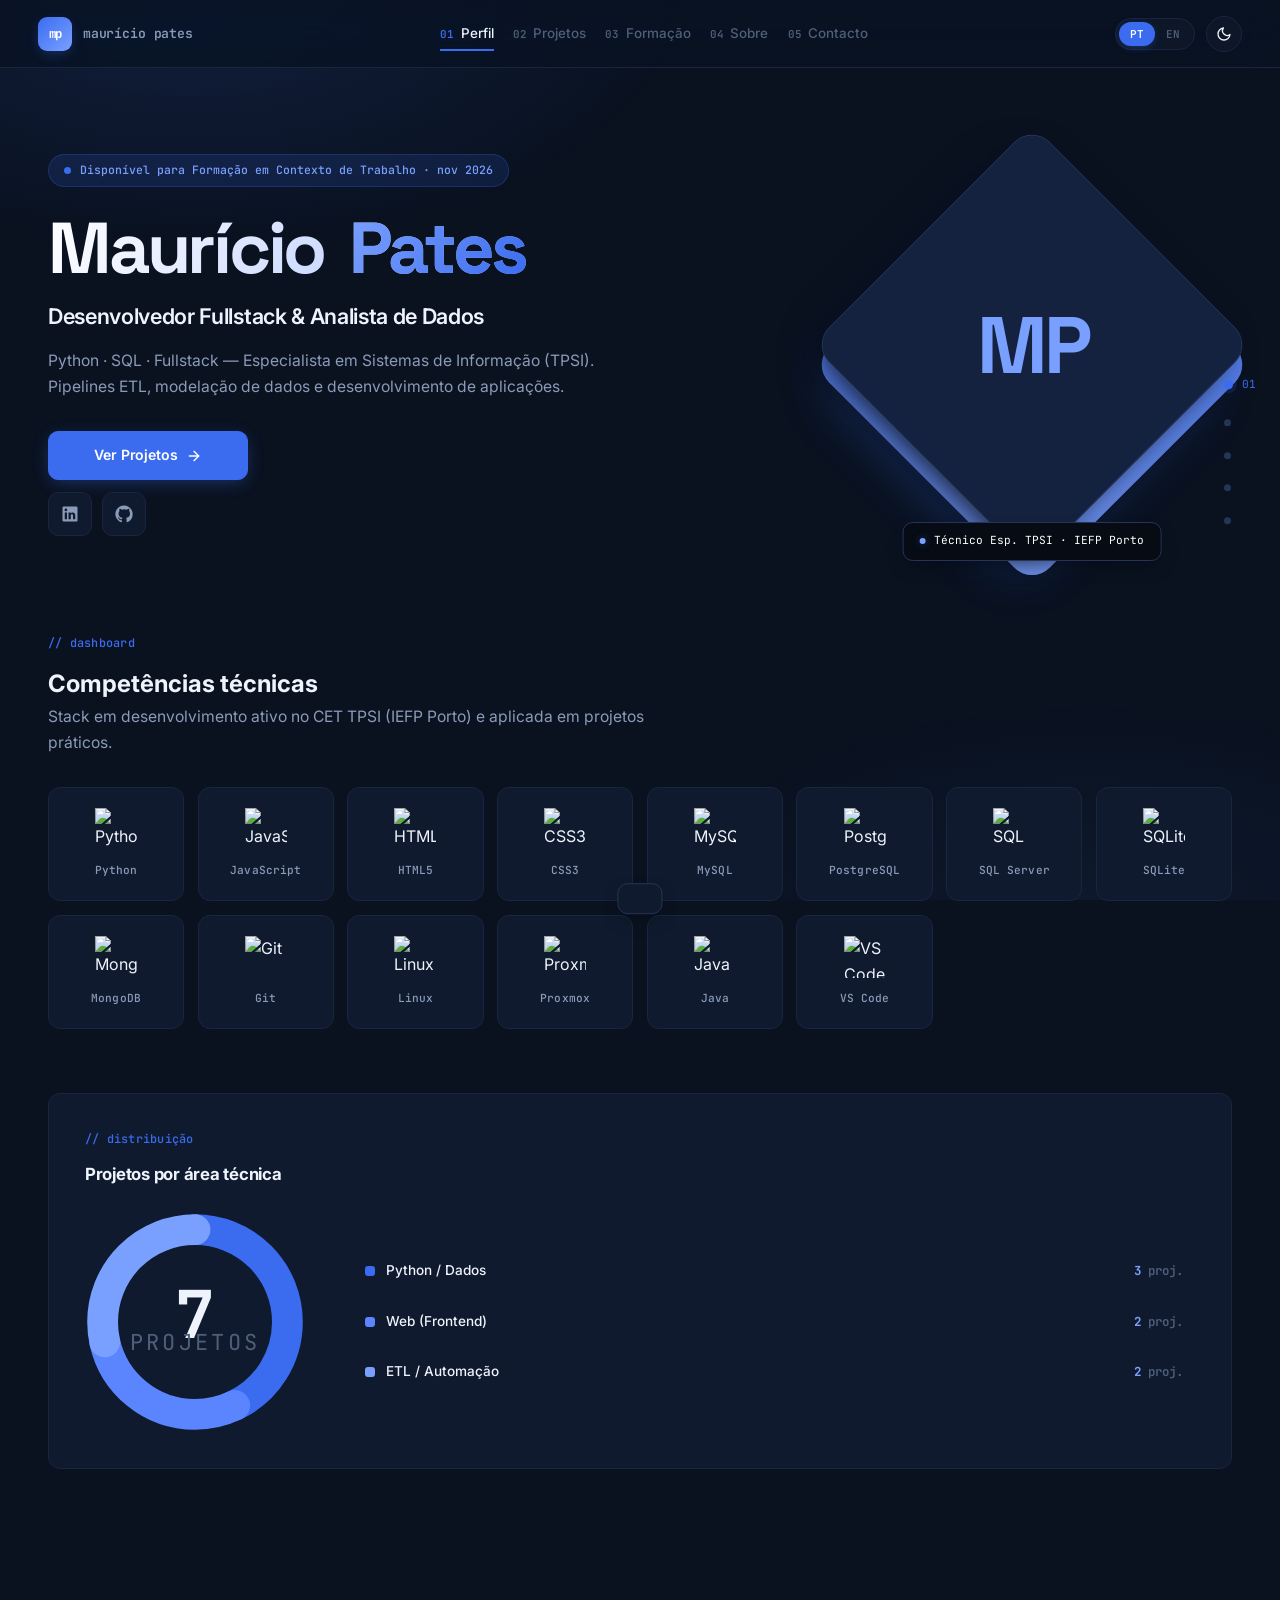
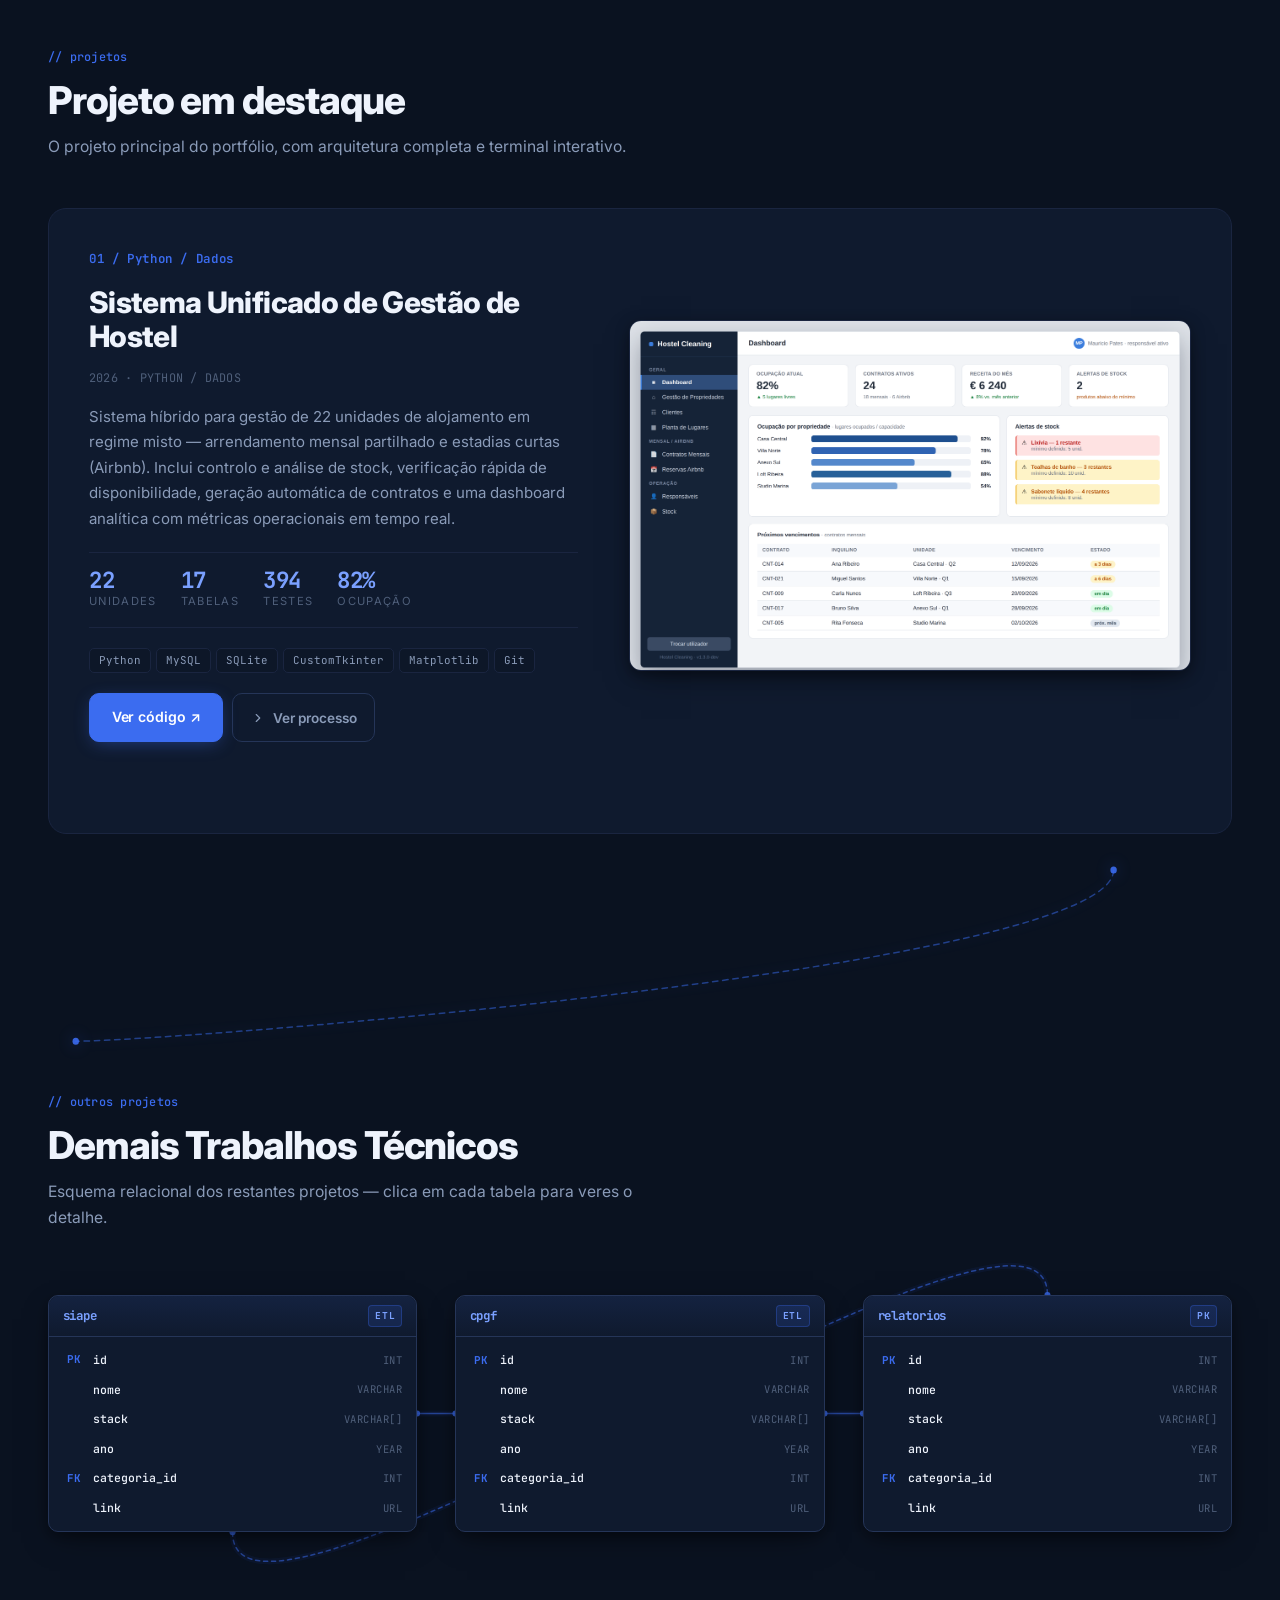
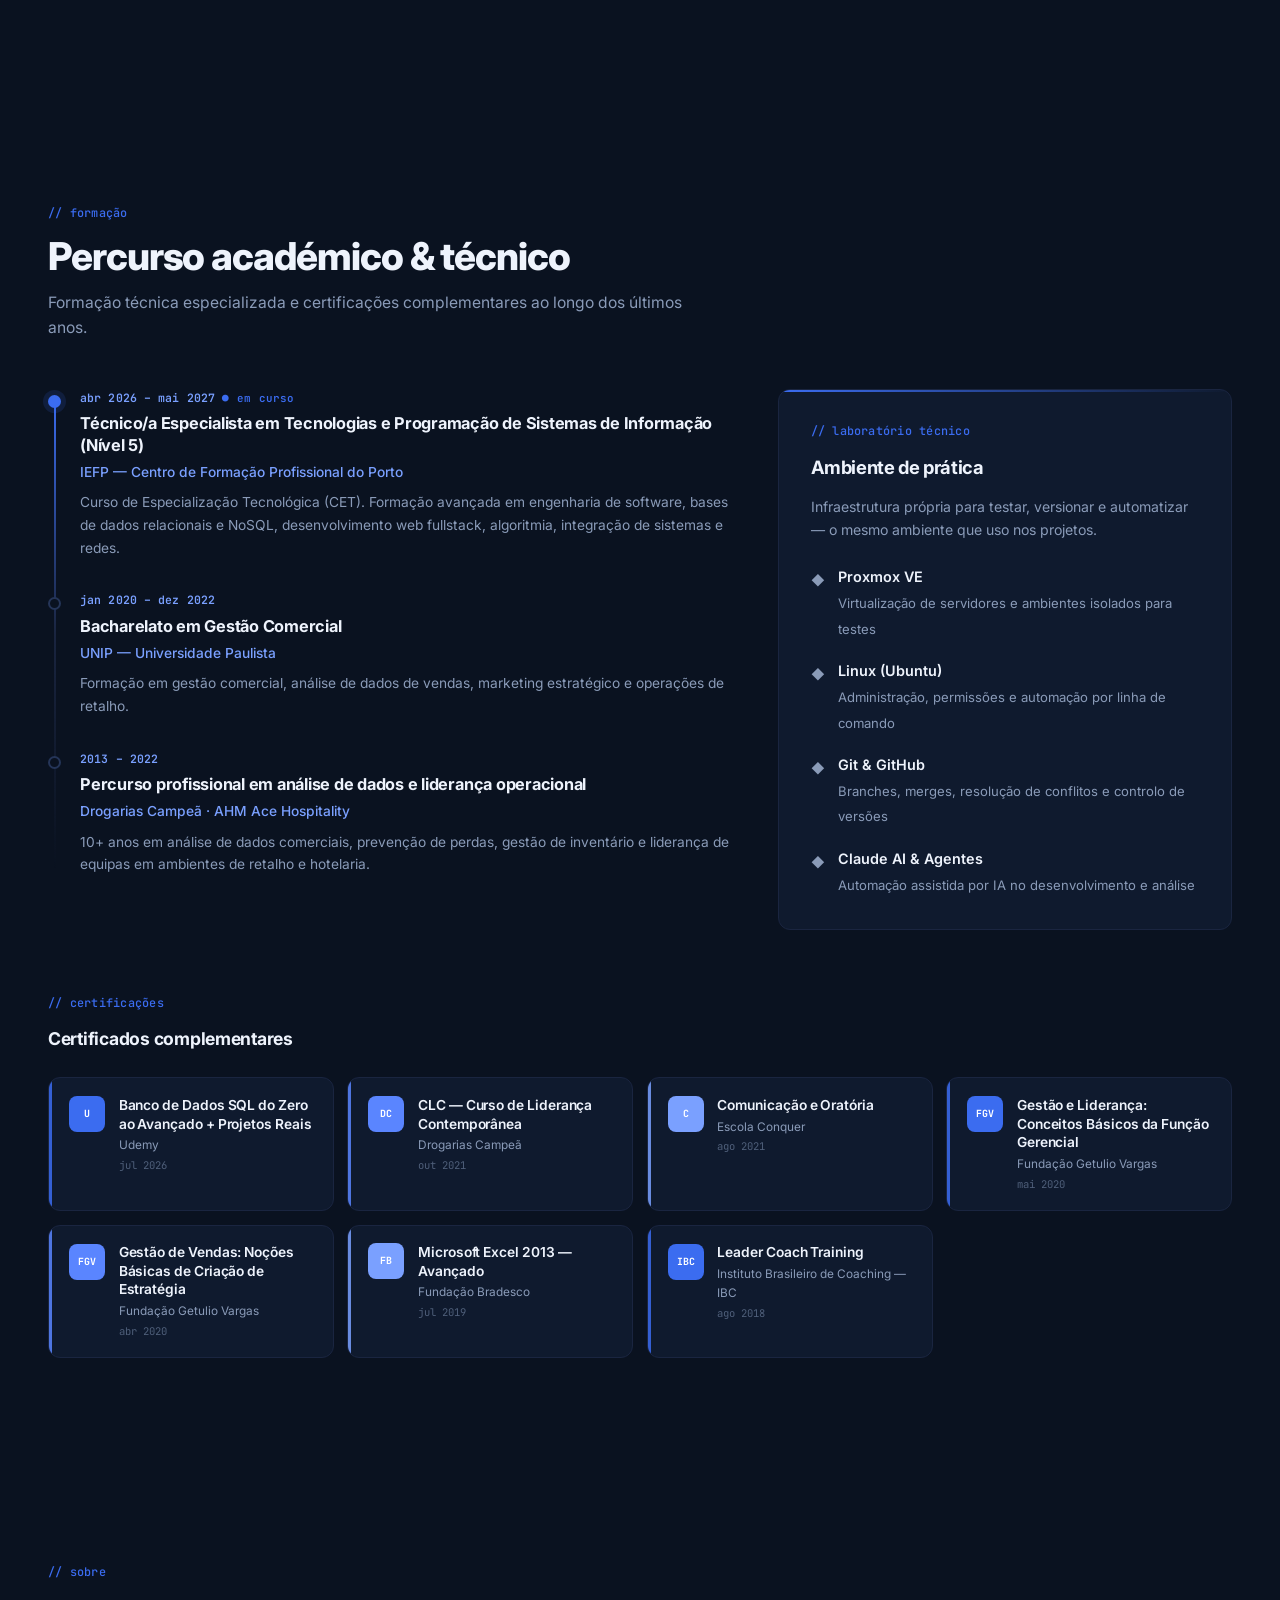
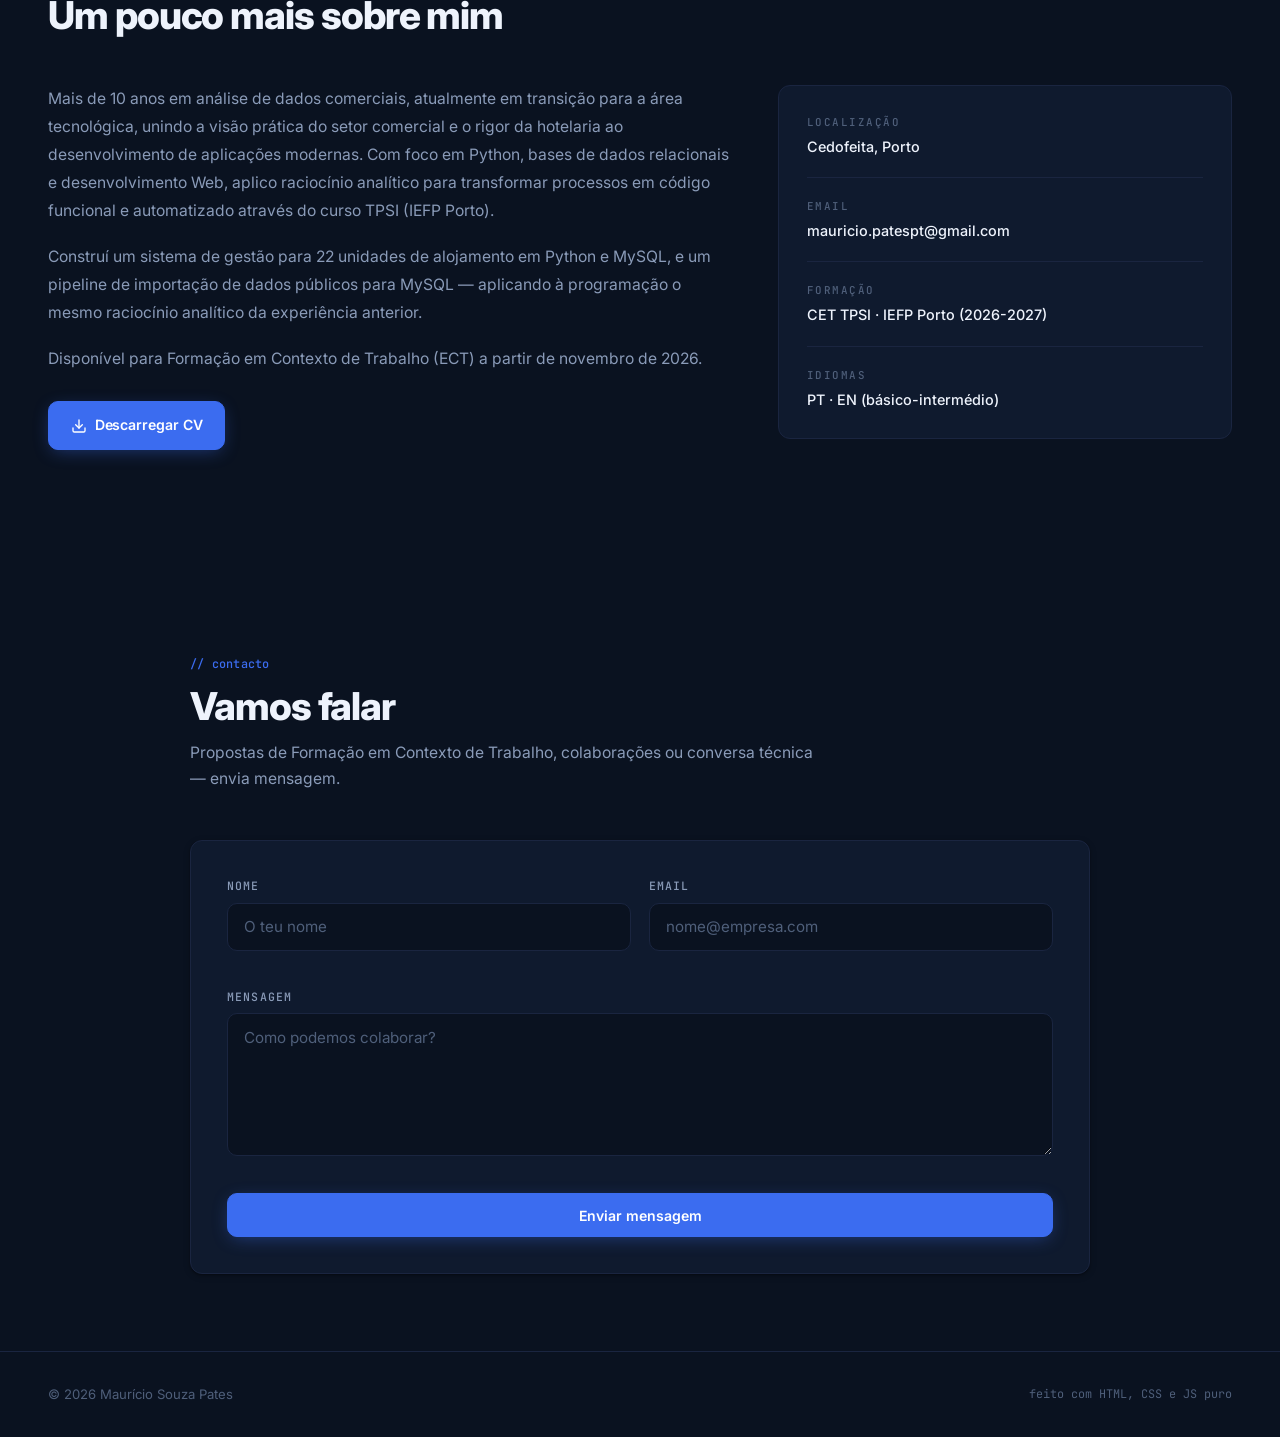
==== commit 24b6223d: "Alteração na portfolio" ====
--- a/index.html
+++ b/index.html
@@ -120,7 +120,13 @@
         <div class="diamond-stack">
           <div class="diamond diamond-back"></div>
           <div class="diamond diamond-front">
-            <img src="img/perfil.png" alt="Maurício Pates" class="hero-photo">
+            <!-- Fallback inline: se falhar, tenta .jpg; se falhar, mostra placeholder -->
+            <img
+              src="img/perfil.png"
+              alt="Maurício Pates"
+              class="hero-photo"
+              onerror="if(!this.dataset.t){this.dataset.t='1';this.src='img/perfil.jpg';}else if(this.dataset.t==='1'){this.dataset.t='2';this.src='img/perfil.jpeg';}else{this.classList.add('img-error');this.parentElement.classList.add('no-photo');}"
+            >
           </div>
         </div>
         <div class="hero-badge">
--- a/style.css
+++ b/style.css
@@ -1,13 +1,10 @@
 /* ═══════════════════════════════════════════════════════════════
    MAURÍCIO PATES · PORTFÓLIO TÉCNICO
-   style.css — Azul-cobalto sobre marinho profundo
+   style.css — v4 (warning CSS resolvido)
    ═══════════════════════════════════════════════════════════════ */
 
 *, *::before, *::after { box-sizing: border-box; margin: 0; padding: 0; }
 
-/* ─────────────────────────────────────────────
-   VARIÁVEIS
-───────────────────────────────────────────── */
 :root {
   --bg: #0a1220;
   --bg-soft: #0d1728;
@@ -86,9 +83,6 @@
   --shadow-lg: 0 20px 50px -20px rgba(10, 20, 32, 0.18), 0 8px 20px -8px rgba(10, 20, 32, 0.08);
 }
 
-/* ─────────────────────────────────────────────
-   BASE
-───────────────────────────────────────────── */
 html {
   scroll-behavior: smooth;
   scroll-padding-top: calc(var(--nav-h) + 20px);
@@ -134,9 +128,7 @@
 ::-webkit-scrollbar-thumb { background: var(--border-strong); border-radius: 10px; border: 2px solid var(--bg); }
 ::-webkit-scrollbar-thumb:hover { background: var(--accent); }
 
-/* ─────────────────────────────────────────────
-   PROGRESSO
-───────────────────────────────────────────── */
+/* PROGRESSO */
 .read-progress {
   position: fixed;
   top: 0; left: 0;
@@ -148,9 +140,7 @@
   box-shadow: 0 0 10px var(--accent-glow);
 }
 
-/* ─────────────────────────────────────────────
-   NAV
-───────────────────────────────────────────── */
+/* NAV */
 .nav {
   position: fixed;
   top: 0; left: 0; right: 0;
@@ -184,12 +174,7 @@
 }
 .nav-logo:hover .logo-mark { transform: rotate(-6deg) scale(1.06); }
 
-.logo-text {
-  font-family: var(--font-mono);
-  font-size: 0.82rem;
-  color: var(--text-dim);
-  letter-spacing: -0.01em;
-}
+.logo-text { font-family: var(--font-mono); font-size: 0.82rem; color: var(--text-dim); letter-spacing: -0.01em; }
 
 .nav-links { display: flex; gap: clamp(0.75rem, 1.5vw, 1.75rem); align-items: center; }
 
@@ -207,13 +192,7 @@
 .nav-link:hover { color: var(--text); }
 .nav-link.active { color: var(--text); }
 
-.nav-num {
-  font-family: var(--font-mono);
-  font-size: 0.68rem;
-  font-weight: 600;
-  color: var(--text-faint);
-  transition: color var(--t);
-}
+.nav-num { font-family: var(--font-mono); font-size: 0.68rem; font-weight: 600; color: var(--text-faint); transition: color var(--t); }
 .nav-link.active .nav-num { color: var(--accent); }
 
 .nav-link::after {
@@ -263,9 +242,7 @@
 [data-theme="dark"] .theme-toggle .icon-sun { opacity: 0; transform: rotate(90deg); }
 [data-theme="dark"] .theme-toggle .icon-moon { opacity: 1; transform: rotate(0); }
 
-/* ─────────────────────────────────────────────
-   INDICADOR LATERAL
-───────────────────────────────────────────── */
+/* INDICADOR LATERAL */
 .side-indicator {
   position: fixed;
   right: 1.5rem;
@@ -307,9 +284,7 @@
 .side-dot.active .side-num,
 .side-dot:hover .side-num { display: inline; }
 
-/* ─────────────────────────────────────────────
-   LAYOUT
-───────────────────────────────────────────── */
+/* LAYOUT */
 .app { position: relative; z-index: 1; }
 
 .section {
@@ -347,9 +322,7 @@
 
 .section-sub { color: var(--text-dim); font-size: 0.98rem; line-height: 1.65; max-width: 640px; }
 
-/* ─────────────────────────────────────────────
-   HERO
-───────────────────────────────────────────── */
+/* HERO */
 .hero {
   display: grid;
   grid-template-columns: 1.3fr 1fr;
@@ -385,6 +358,7 @@
   100% { box-shadow: 0 0 0 11px transparent; }
 }
 
+/* ── HERO NAME — corrigido: background-clip padrão ANTES do -webkit ── */
 .hero-name {
   font-family: var(--font-display);
   font-size: clamp(2.4rem, 6vw, 4.5rem);
@@ -399,8 +373,8 @@
   flex-wrap: wrap;
   background: linear-gradient(120deg, #ffffff 0%, #cfdcff 45%, #7aa0ff 100%);
   -webkit-background-clip: text;
+          background-clip: text;
   -webkit-text-fill-color: transparent;
-  background-clip: text;
   color: transparent;
 }
 
@@ -410,20 +384,25 @@
   letter-spacing: -0.045em;
   background: linear-gradient(120deg, #7aa0ff 0%, #3b6cf0 100%);
   -webkit-background-clip: text;
+          background-clip: text;
   -webkit-text-fill-color: transparent;
-  background-clip: text;
   color: transparent;
 }
 
 [data-theme="light"] .hero-name {
   background: linear-gradient(120deg, #0a1420 0%, #2a56d4 100%);
   -webkit-background-clip: text;
+          background-clip: text;
   -webkit-text-fill-color: transparent;
-}
+  color: transparent;
+}
+
 [data-theme="light"] .hero-surname {
   background: linear-gradient(120deg, #2a56d4 0%, #5a85ff 100%);
   -webkit-background-clip: text;
+          background-clip: text;
   -webkit-text-fill-color: transparent;
+  color: transparent;
 }
 
 .hero-title { font-size: clamp(1.05rem, 2vw, 1.35rem); font-weight: 600; color: var(--text); letter-spacing: -0.015em; margin-bottom: 1rem; line-height: 1.35; }
@@ -460,7 +439,11 @@
   box-shadow: 0 20px 60px -20px var(--accent-glow);
 }
 
-.diamond-front { background: var(--bg-elev-2); border: 1px solid var(--border-strong); box-shadow: var(--shadow-lg); }
+.diamond-front {
+  background: var(--bg-elev-2);
+  border: 1px solid var(--border-strong);
+  box-shadow: var(--shadow-lg);
+}
 
 .diamond-front img {
   position: absolute;
@@ -469,6 +452,39 @@
   object-fit: cover;
   transform: rotate(-45deg) scale(1.42);
   transform-origin: center;
+}
+
+/* Fallback visual se a foto falhar */
+.diamond-front img.img-error {
+  opacity: 0;
+  visibility: hidden;
+}
+
+/* Placeholder quando não há foto */
+.diamond-front.no-photo {
+  background: linear-gradient(135deg, var(--bg-elev-2), var(--bg-elev));
+  display: grid;
+  place-items: center;
+}
+
+.diamond-front.no-photo::before {
+  content: 'MP';
+  position: absolute;
+  font-family: var(--font-display);
+  font-size: clamp(3rem, 8vw, 5rem);
+  font-weight: 700;
+  color: var(--accent-3);
+  letter-spacing: -0.05em;
+  transform: rotate(-45deg);
+  z-index: 1;
+}
+
+.diamond-front::after {
+  content: '';
+  position: absolute;
+  inset: 0;
+  background: var(--bg-elev-2);
+  z-index: -1;
 }
 
 .hero-badge {
@@ -492,9 +508,7 @@
 }
 .badge-dot { width: 6px; height: 6px; border-radius: 50%; background: var(--accent-3); box-shadow: 0 0 8px var(--accent-glow); flex-shrink: 0; }
 
-/* ─────────────────────────────────────────────
-   SKILLS
-───────────────────────────────────────────── */
+/* SKILLS */
 .dashboard-head { margin-bottom: 2rem; max-width: 720px; }
 
 .skills-icons {
@@ -564,9 +578,7 @@
 
 @keyframes slideInLeft { to { opacity: 1; transform: translateX(0); } }
 
-/* ─────────────────────────────────────────────
-   DONUT
-───────────────────────────────────────────── */
+/* DONUT */
 .dashboard-chart {
   background: var(--bg-elev);
   border: 1px solid var(--border);
@@ -600,9 +612,7 @@
 .legend-count { font-family: var(--font-mono); font-size: 0.78rem; color: var(--text-faint); font-weight: 600; }
 .legend-count strong { color: var(--accent-3); font-weight: 700; }
 
-/* ─────────────────────────────────────────────
-   BOTÕES
-───────────────────────────────────────────── */
+/* BOTÕES */
 .btn {
   display: inline-flex;
   align-items: center;
@@ -631,9 +641,7 @@
 .btn-icon { background: var(--bg-elev); color: var(--text-dim); border-color: var(--border); width: 44px; padding: 0; min-height: 44px; }
 .btn-icon:hover { border-color: var(--accent); color: var(--accent-3); transform: translateY(-2px); box-shadow: 0 8px 20px -8px var(--accent-glow); }
 
-/* ─────────────────────────────────────────────
-   PROJETOS — destaque
-───────────────────────────────────────────── */
+/* PROJETOS */
 .section-projects { max-width: none; padding-left: 0; padding-right: 0; }
 
 .section-projects .section-head,
@@ -679,11 +687,8 @@
 .project-block-body { display: flex; flex-direction: column; gap: 1rem; min-width: 0; }
 
 .project-block-num { font-family: var(--font-mono); font-size: 0.78rem; color: var(--accent); font-weight: 600; letter-spacing: 0.05em; }
-
 .project-block-title { font-size: clamp(1.4rem, 2.6vw, 1.85rem); font-weight: 800; letter-spacing: -0.022em; line-height: 1.15; color: var(--text); }
-
 .project-block-meta { font-family: var(--font-mono); font-size: 0.74rem; color: var(--text-faint); letter-spacing: 0.02em; text-transform: uppercase; }
-
 .project-block-desc { font-size: 0.94rem; color: var(--text-dim); line-height: 1.7; }
 
 .project-block-stats { display: flex; flex-wrap: wrap; gap: 1.5rem; padding: 1rem 0; border-top: 1px solid var(--border); border-bottom: 1px solid var(--border); margin: 0.25rem 0; }
@@ -802,23 +807,14 @@
 }
 @keyframes caret { 0%, 50% { opacity: 1; } 51%, 100% { opacity: 0; } }
 
-/* ─────────────────────────────────────────────
-   LINHA DECORATIVA DESTAQUE → ER
-───────────────────────────────────────────── */
+/* LINHA DESTAQUE → ER */
 .featured-to-er-wrap {
   position: relative;
   margin: clamp(1rem, 3vw, 2rem) auto;
   height: clamp(100px, 14vw, 180px);
   pointer-events: none;
 }
-
-.featured-to-er {
-  width: 100%;
-  height: 100%;
-  display: block;
-  overflow: visible;
-}
-
+.featured-to-er { width: 100%; height: 100%; display: block; overflow: visible; }
 .featured-to-er path {
   fill: none;
   stroke: var(--accent);
@@ -829,18 +825,10 @@
   filter: drop-shadow(0 0 6px var(--accent-glow));
   animation: dashFlow 24s linear infinite;
 }
-
 @keyframes dashFlow { to { stroke-dashoffset: -220; } }
-
-.featured-to-er circle {
-  fill: var(--accent);
-  fill-opacity: 0.9;
-  filter: drop-shadow(0 0 8px var(--accent-glow));
-}
-
-/* ─────────────────────────────────────────────
-   ER DIAGRAM (corrigido — sem colapso)
-───────────────────────────────────────────── */
+.featured-to-er circle { fill: var(--accent); fill-opacity: 0.9; filter: drop-shadow(0 0 8px var(--accent-glow)); }
+
+/* ER DIAGRAM */
 .er-diagram-wrap {
   position: relative;
   margin-top: 1rem;
@@ -853,7 +841,6 @@
   padding-right: clamp(1.25rem, 4vw, 3rem);
   min-height: 320px;
 }
-
 .er-connections {
   position: absolute;
   inset: 0;
@@ -863,7 +850,6 @@
   z-index: 1;
   overflow: visible;
 }
-
 .er-diagram {
   position: relative;
   z-index: 2;
@@ -872,7 +858,6 @@
   gap: clamp(1.5rem, 3vw, 2.5rem);
   align-items: start;
 }
-
 .er-node {
   position: relative;
   background: var(--bg-elev);
@@ -884,14 +869,11 @@
   opacity: 0;
   transform: translateY(24px);
   animation: erNodeIn 620ms cubic-bezier(0.22, 1, 0.36, 1) forwards;
-  /* sem overflow:hidden — permite o detail crescer */
-}
-
+}
 .er-node:nth-child(1) { animation-delay: 0ms; }
 .er-node:nth-child(2) { animation-delay: 120ms; }
 .er-node:nth-child(3) { animation-delay: 240ms; }
 .er-node:nth-child(4) { animation-delay: 360ms; }
-
 @keyframes erNodeIn { to { opacity: 1; transform: translateY(0); } }
 
 .er-node:hover {
@@ -899,7 +881,6 @@
   box-shadow: 0 24px 50px -20px var(--accent-glow), var(--shadow-lg);
   z-index: 10;
 }
-
 .er-node-header {
   display: flex;
   align-items: center;
@@ -910,9 +891,7 @@
   border-bottom: 1px solid var(--border-strong);
   border-radius: 10px 10px 0 0;
 }
-
 .er-node-title { font-family: var(--font-mono); font-size: 0.78rem; font-weight: 700; color: var(--accent-3); letter-spacing: -0.01em; white-space: nowrap; overflow: hidden; text-overflow: ellipsis; }
-
 .er-node-badge {
   font-family: var(--font-mono);
   font-size: 0.6rem;
@@ -926,9 +905,7 @@
   text-transform: uppercase;
   letter-spacing: 0.08em;
 }
-
 .er-node-rows { padding: 0.5rem 0; }
-
 .er-row {
   display: grid;
   grid-template-columns: 22px 1fr auto;
@@ -945,17 +922,8 @@
 .er-row-name { color: var(--text); font-weight: 500; white-space: nowrap; overflow: hidden; text-overflow: ellipsis; }
 .er-row-type { color: var(--text-faint); font-size: 0.66rem; text-transform: uppercase; letter-spacing: 0.05em; }
 
-/* ── Estado expandido ── */
-.er-diagram.has-expanded {
-  grid-template-columns: 1fr;
-  gap: 1.5rem;
-}
-
-.er-diagram.has-expanded .er-node:not(.expanded) {
-  opacity: 0.5;
-  filter: saturate(0.5);
-  pointer-events: none;
-}
+.er-diagram.has-expanded { grid-template-columns: 1fr; gap: 1.5rem; }
+.er-diagram.has-expanded .er-node:not(.expanded) { opacity: 0.5; filter: saturate(0.5); pointer-events: none; }
 
 .er-node.expanded {
   cursor: default;
@@ -969,18 +937,9 @@
 }
 
 .er-node-body { display: block; }
-
-.er-node.expanded .er-node-body {
-  display: grid;
-  grid-template-columns: minmax(220px, 320px) 1fr;
-  align-items: stretch;
-}
-
-.er-node.expanded .er-node-rows {
-  border-right: 1px solid var(--border);
-}
-
-/* Painel de detalhe */
+.er-node.expanded .er-node-body { display: grid; grid-template-columns: minmax(220px, 320px) 1fr; align-items: stretch; }
+.er-node.expanded .er-node-rows { border-right: 1px solid var(--border); }
+
 .er-node-detail {
   display: none;
   padding: 1.5rem 1.75rem;
@@ -989,33 +948,11 @@
   position: relative;
   background: linear-gradient(180deg, transparent, rgba(59, 108, 240, 0.04));
 }
-
 .er-node.expanded .er-node-detail { display: flex; }
-
-.er-detail-title {
-  font-size: clamp(1.15rem, 2vw, 1.45rem);
-  font-weight: 800;
-  letter-spacing: -0.022em;
-  color: var(--text);
-  line-height: 1.2;
-  padding-right: 3rem;
-}
-
+.er-detail-title { font-size: clamp(1.15rem, 2vw, 1.45rem); font-weight: 800; letter-spacing: -0.022em; color: var(--text); line-height: 1.2; padding-right: 3rem; }
 .er-detail-meta { font-family: var(--font-mono); font-size: 0.7rem; color: var(--text-faint); letter-spacing: 0.04em; text-transform: uppercase; }
-
 .er-detail-desc { font-size: 0.9rem; color: var(--text-dim); line-height: 1.65; }
-
-.er-detail-img {
-  width: 100%;
-  border-radius: 10px;
-  border: 1px solid var(--border-strong);
-  box-shadow: var(--shadow);
-  aspect-ratio: 16 / 10;
-  object-fit: cover;
-  object-position: top center;
-  background: var(--bg-soft);
-}
-
+.er-detail-img { width: 100%; border-radius: 10px; border: 1px solid var(--border-strong); box-shadow: var(--shadow); aspect-ratio: 16 / 10; object-fit: cover; object-position: top center; background: var(--bg-soft); }
 .er-detail-stack { display: flex; flex-wrap: wrap; gap: 5px; }
 .er-detail-actions { display: flex; gap: 0.55rem; flex-wrap: wrap; margin-top: 0.25rem; }
 
@@ -1037,15 +974,7 @@
 .er-detail-close:hover { background: var(--danger); border-color: var(--danger); color: #fff; transform: rotate(90deg) scale(1.05); }
 .er-detail-close svg { width: 18px; height: 18px; }
 
-.er-detail-nav {
-  position: absolute;
-  bottom: 0.85rem;
-  right: 0.85rem;
-  display: flex;
-  gap: 0.4rem;
-  z-index: 2;
-}
-
+.er-detail-nav { position: absolute; bottom: 0.85rem; right: 0.85rem; display: flex; gap: 0.4rem; z-index: 2; }
 .er-nav-btn {
   width: 38px; height: 38px;
   border-radius: 8px;
@@ -1061,11 +990,8 @@
 .er-nav-btn:disabled { opacity: 0.35; cursor: not-allowed; }
 .er-nav-btn svg { width: 16px; height: 16px; }
 
-/* ─────────────────────────────────────────────
-   FORMAÇÃO
-───────────────────────────────────────────── */
+/* FORMAÇÃO */
 .formacao-layout { display: grid; grid-template-columns: 1.5fr 1fr; gap: clamp(1.5rem, 4vw, 3rem); align-items: start; margin-bottom: clamp(3rem, 5vw, 4rem); }
-
 .timeline { position: relative; padding-left: 2rem; }
 .timeline::before {
   content: '';
@@ -1075,7 +1001,6 @@
   width: 1.5px;
   background: linear-gradient(180deg, var(--accent), var(--border), transparent);
 }
-
 .timeline-item { position: relative; padding-bottom: 2rem; }
 .timeline-item:last-child { padding-bottom: 0; }
 .timeline-item::before {
@@ -1092,10 +1017,8 @@
 }
 .timeline-item.current::before { border-color: var(--accent); background: var(--accent); box-shadow: 0 0 0 5px var(--accent-soft); }
 .timeline-item:hover::before { border-color: var(--accent); }
-
 .timeline-date { font-family: var(--font-mono); font-size: 0.72rem; font-weight: 600; color: var(--accent-3); letter-spacing: 0.01em; margin-bottom: 0.35rem; display: block; }
 .timeline-item.current .timeline-date::after { content: ' ● em curso'; color: var(--accent); font-size: 0.68rem; letter-spacing: 0.02em; }
-
 .timeline-title { font-size: 1.02rem; font-weight: 700; color: var(--text); letter-spacing: -0.015em; line-height: 1.3; margin-bottom: 0.3rem; }
 .timeline-org { font-size: 0.86rem; font-weight: 500; color: var(--accent-3); margin-bottom: 0.55rem; }
 .timeline-desc { font-size: 0.86rem; color: var(--text-dim); line-height: 1.65; }
@@ -1112,7 +1035,6 @@
 .lab-card::before { content: ''; position: absolute; top: 0; left: 0; right: 0; height: 2px; background: linear-gradient(90deg, var(--accent), transparent); }
 .lab-card h3 { font-size: 1.15rem; font-weight: 700; letter-spacing: -0.02em; margin: 0.5rem 0 0.75rem; }
 .lab-desc { font-size: 0.88rem; color: var(--text-dim); line-height: 1.65; margin-bottom: 1.5rem; }
-
 .lab-list { display: flex; flex-direction: column; gap: 1.1rem; }
 .lab-list li { display: flex; gap: 0.85rem; align-items: flex-start; }
 .lab-icon { color: var(--accent); font-size: 0.8rem; margin-top: 5px; flex-shrink: 0; }
@@ -1123,7 +1045,6 @@
 .cert-head h3 { font-size: 1.1rem; font-weight: 700; letter-spacing: -0.015em; }
 
 .certs-grid { display: grid; grid-template-columns: repeat(auto-fit, minmax(240px, 1fr)); gap: 0.85rem; }
-
 .cert-item {
   display: flex;
   align-items: flex-start;
@@ -1138,7 +1059,6 @@
 }
 .cert-item::before { content: ''; position: absolute; left: 0; top: 0; bottom: 0; width: 3px; background: var(--cert-color, var(--accent)); opacity: 0.85; }
 .cert-item:hover { border-color: color-mix(in srgb, var(--accent) 35%, transparent); transform: translateY(-2px); box-shadow: var(--shadow); }
-
 .cert-logo {
   display: grid;
   place-items: center;
@@ -1157,15 +1077,11 @@
 .cert-issuer { font-size: 0.74rem; color: var(--text-dim); margin-bottom: 2px; }
 .cert-date { font-family: var(--font-mono); font-size: 0.66rem; color: var(--text-faint); }
 
-/* ─────────────────────────────────────────────
-   SOBRE
-───────────────────────────────────────────── */
+/* SOBRE */
 .sobre-layout { display: grid; grid-template-columns: 1.5fr 1fr; gap: clamp(1.5rem, 4vw, 3rem); align-items: start; }
-
 .sobre-text p { font-size: 0.98rem; color: var(--text-dim); line-height: 1.78; margin-bottom: 1.15rem; }
 .sobre-text p:last-of-type { margin-bottom: 0; }
 .sobre-text strong { color: var(--text); font-weight: 600; }
-
 .sobre-cv { margin-top: 1.75rem; }
 
 .sobre-side {
@@ -1180,10 +1096,8 @@
   position: sticky;
   top: calc(var(--nav-h) + 1.5rem);
 }
-
 .info-block { display: flex; flex-direction: column; gap: 0.35rem; padding-bottom: 1.25rem; border-bottom: 1px solid var(--border); }
 .info-block:last-child { border-bottom: none; padding-bottom: 0; }
-
 .info-label { font-family: var(--font-mono); font-size: 0.68rem; text-transform: uppercase; letter-spacing: 0.14em; color: var(--text-faint); font-weight: 500; }
 .info-value { font-size: 0.9rem; color: var(--text); font-weight: 500; line-height: 1.4; }
 a.info-value { transition: color var(--t); }
@@ -1214,9 +1128,7 @@
   100% { opacity: 0; }
 }
 
-/* ─────────────────────────────────────────────
-   CONTACTO
-───────────────────────────────────────────── */
+/* CONTACTO */
 .section-contact { padding-bottom: clamp(3rem, 6vw, 5rem); }
 .contact-inner { max-width: 900px; margin: 0 auto; }
 
@@ -1230,10 +1142,8 @@
   padding: clamp(1.5rem, 3vw, 2.25rem);
   box-shadow: var(--shadow-sm);
 }
-
 .field { display: flex; flex-direction: column; gap: 0.45rem; }
 .field-full { grid-column: 1 / -1; }
-
 .field label { font-family: var(--font-mono); font-size: 0.72rem; text-transform: uppercase; letter-spacing: 0.1em; color: var(--text-dim); font-weight: 500; }
 .field input,
 .field textarea {
@@ -1255,9 +1165,7 @@
 .field textarea.invalid { border-color: var(--danger); }
 .field-error { font-size: 0.74rem; color: var(--danger); min-height: 1em; }
 
-/* ─────────────────────────────────────────────
-   FOOTER
-───────────────────────────────────────────── */
+/* FOOTER */
 .footer { border-top: 1px solid var(--border); padding: 2rem clamp(1.25rem, 4vw, 3rem); background: var(--bg); }
 .footer-inner {
   max-width: var(--container);
@@ -1272,9 +1180,7 @@
 }
 .footer-mono { font-family: var(--font-mono); font-size: 0.74rem; }
 
-/* ─────────────────────────────────────────────
-   BACK TO TOP
-───────────────────────────────────────────── */
+/* BACK TO TOP */
 .back-to-top {
   position: fixed;
   bottom: 2rem;
@@ -1296,9 +1202,7 @@
 .back-to-top.show { opacity: 1; pointer-events: auto; transform: translateY(0); }
 .back-to-top:hover { border-color: var(--accent); color: var(--accent-3); transform: translateY(-3px); box-shadow: 0 10px 24px -8px var(--accent-glow); }
 
-/* ─────────────────────────────────────────────
-   TOAST
-───────────────────────────────────────────── */
+/* TOAST */
 .toast {
   position: fixed;
   bottom: 2rem;
@@ -1319,9 +1223,7 @@
 .toast.success { border-color: var(--accent); }
 .toast.error { border-color: var(--danger); }
 
-/* ─────────────────────────────────────────────
-   REVEAL (com fallback de segurança)
-───────────────────────────────────────────── */
+/* REVEAL */
 .reveal {
   opacity: 0;
   transform: translateY(20px);
@@ -1329,15 +1231,12 @@
 }
 .reveal.visible { opacity: 1; transform: translateY(0); }
 
-/* Fallback: se por alguma razão o JS não correr, mostramos tudo ao fim de 3s */
 @media (prefers-reduced-motion: no-preference) {
   .reveal { animation: revealFallback 0ms linear 3000ms forwards; }
   @keyframes revealFallback { to { opacity: 1; transform: translateY(0); } }
 }
 
-/* ─────────────────────────────────────────────
-   RESPONSIVO
-───────────────────────────────────────────── */
+/* RESPONSIVO */
 @media (max-width: 1024px) {
   .hero { grid-template-columns: 1fr; gap: 3rem; }
   .hero-photo-wrap { justify-self: center; max-width: 340px; }
@@ -1404,9 +1303,6 @@
   .hero-badge span:last-child { white-space: normal; }
 }
 
-/* ─────────────────────────────────────────────
-   MOTION PREFERENCES
-───────────────────────────────────────────── */
 @media (prefers-reduced-motion: reduce) {
   *, *::before, *::after {
     animation-duration: 0.01ms !important;
@@ -1418,9 +1314,6 @@
   .reveal { opacity: 1 !important; transform: none !important; }
 }
 
-/* ─────────────────────────────────────────────
-   IMPRESSÃO
-───────────────────────────────────────────── */
 @media print {
   .nav, .side-indicator, .back-to-top, .read-progress,
   .contact-form, .project-block-terminal,
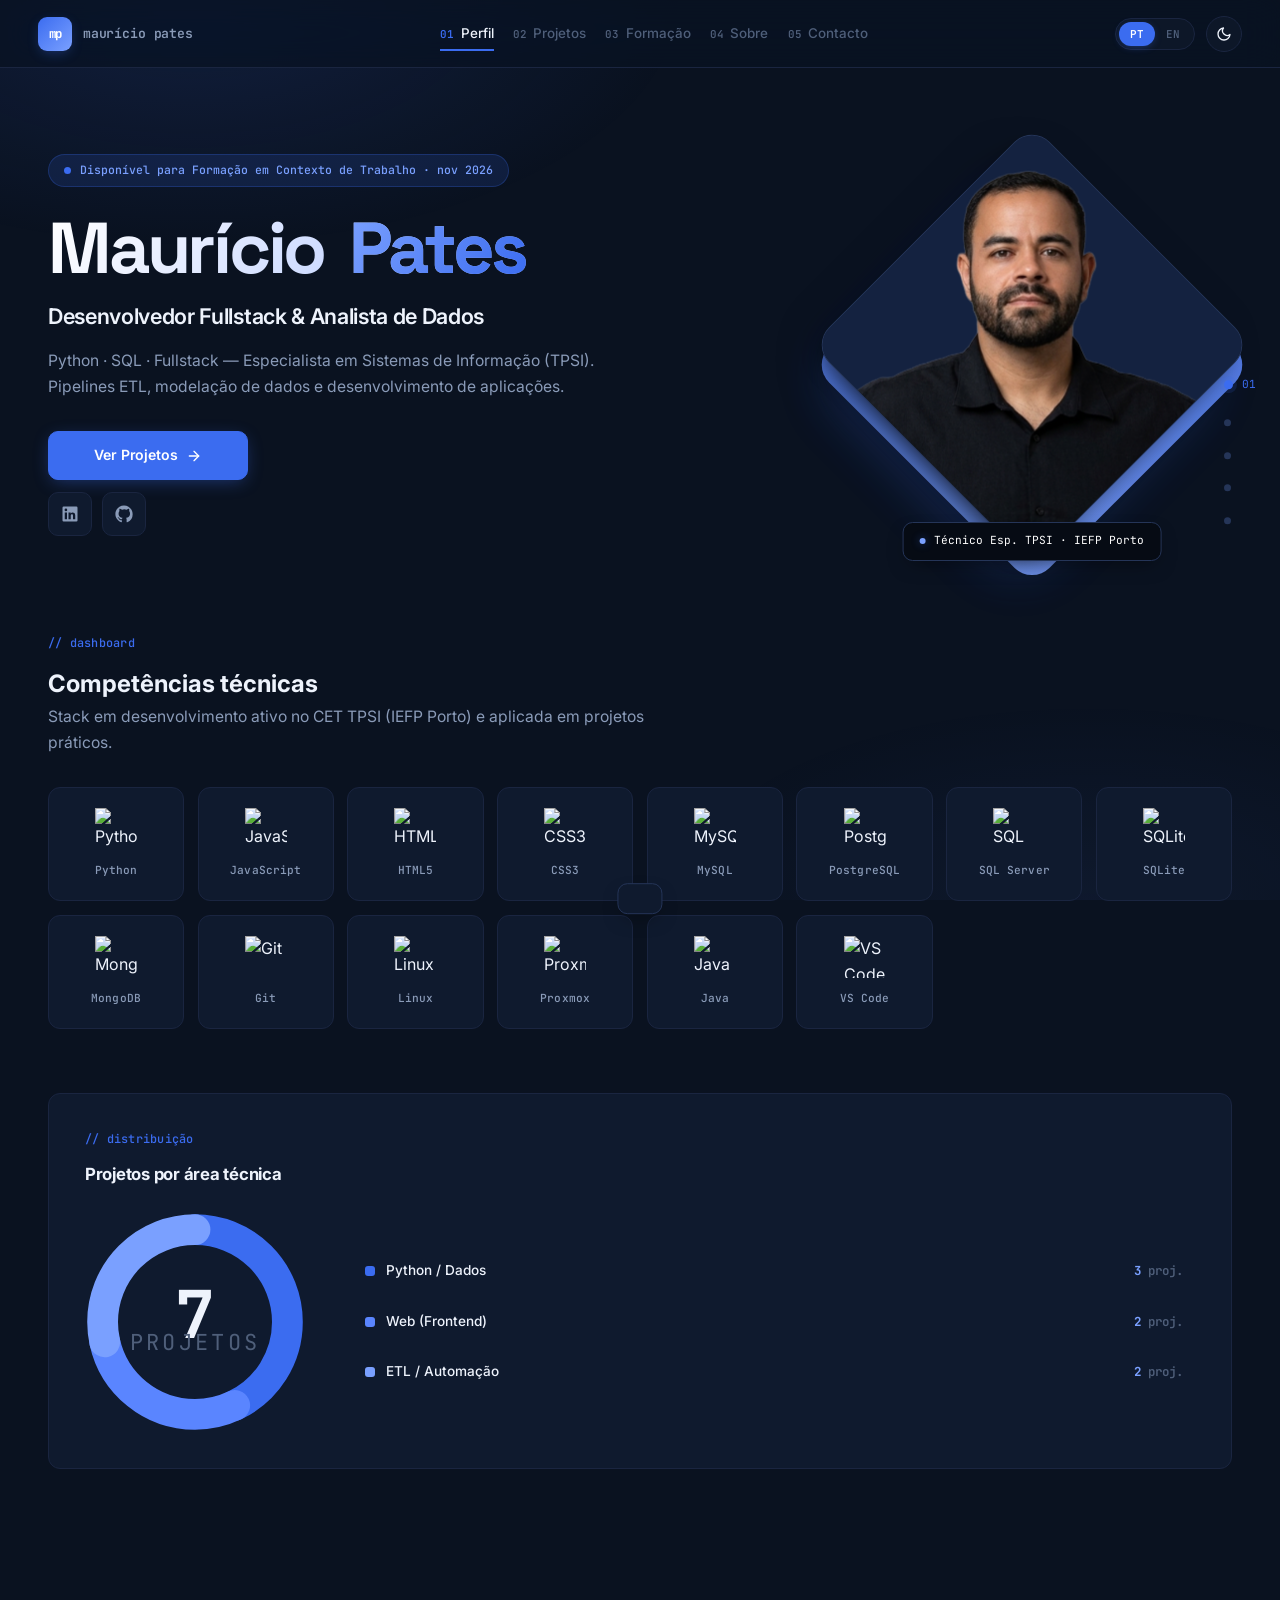
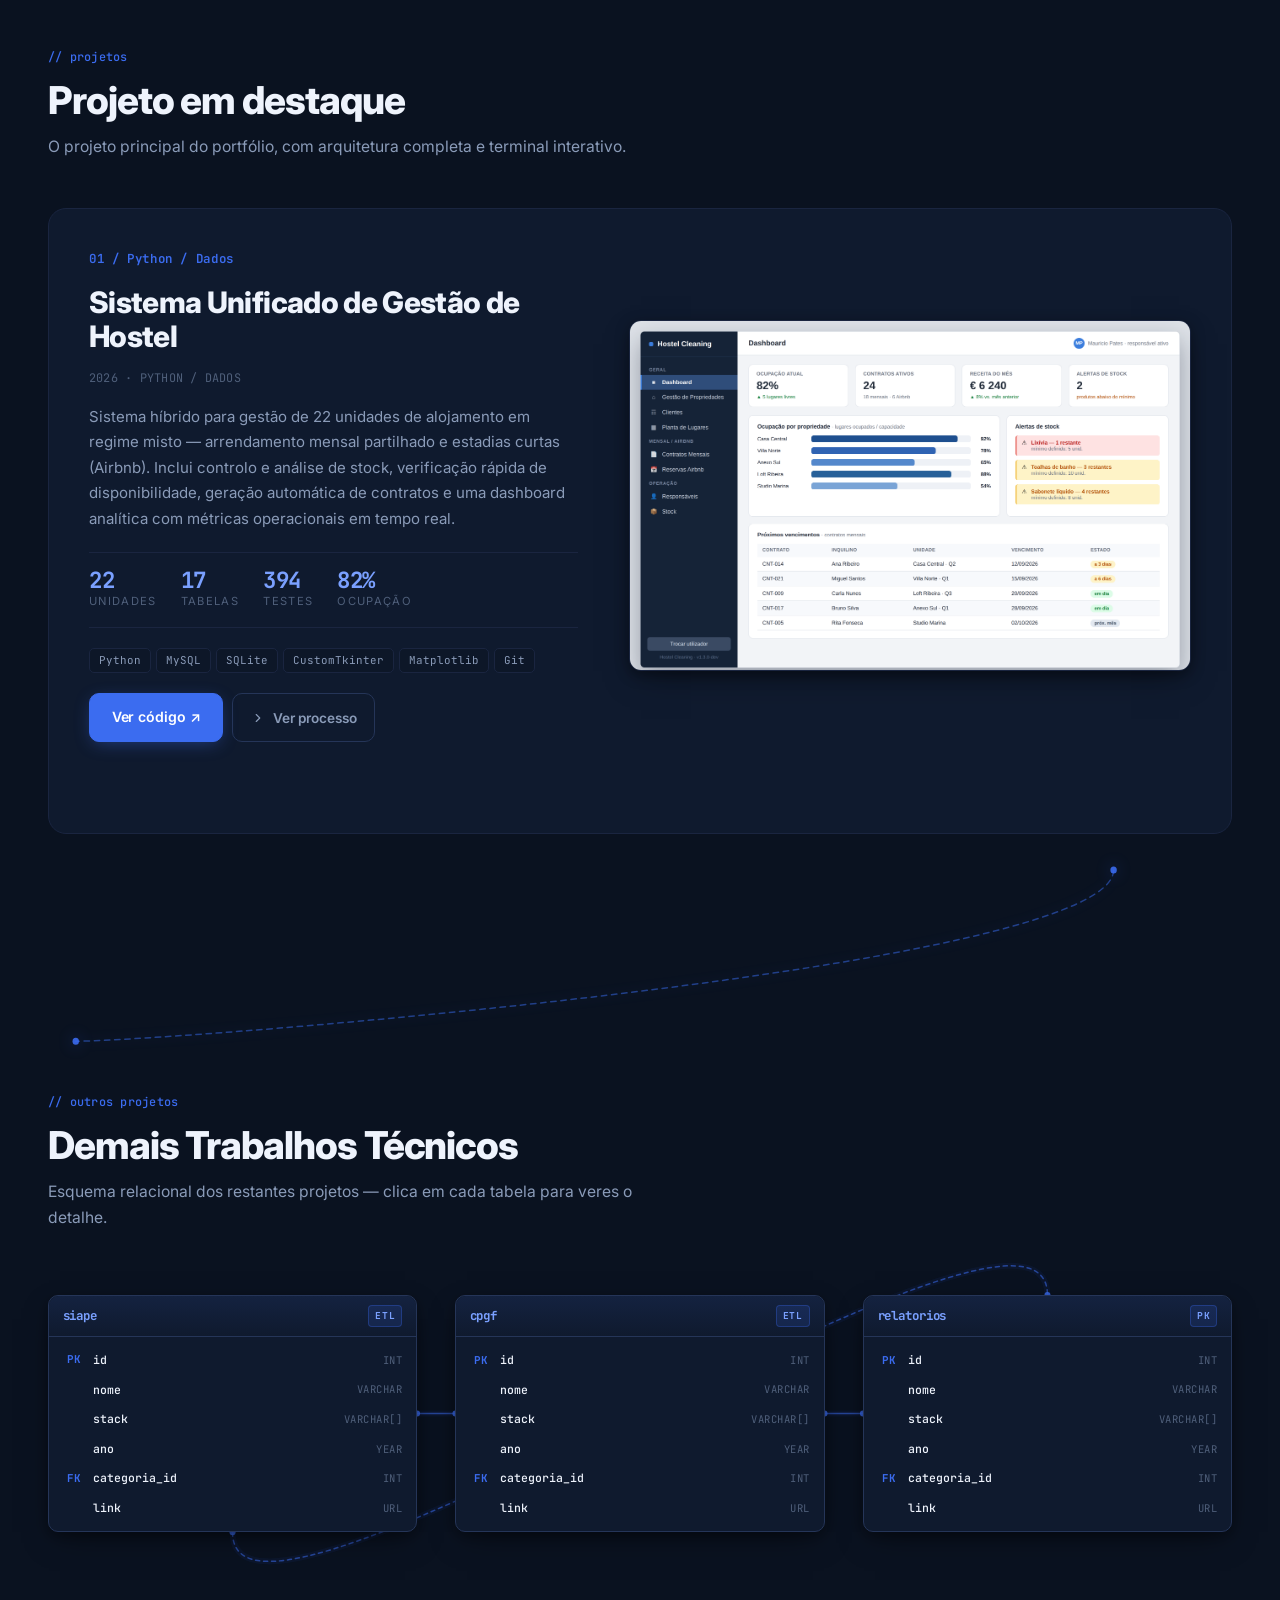
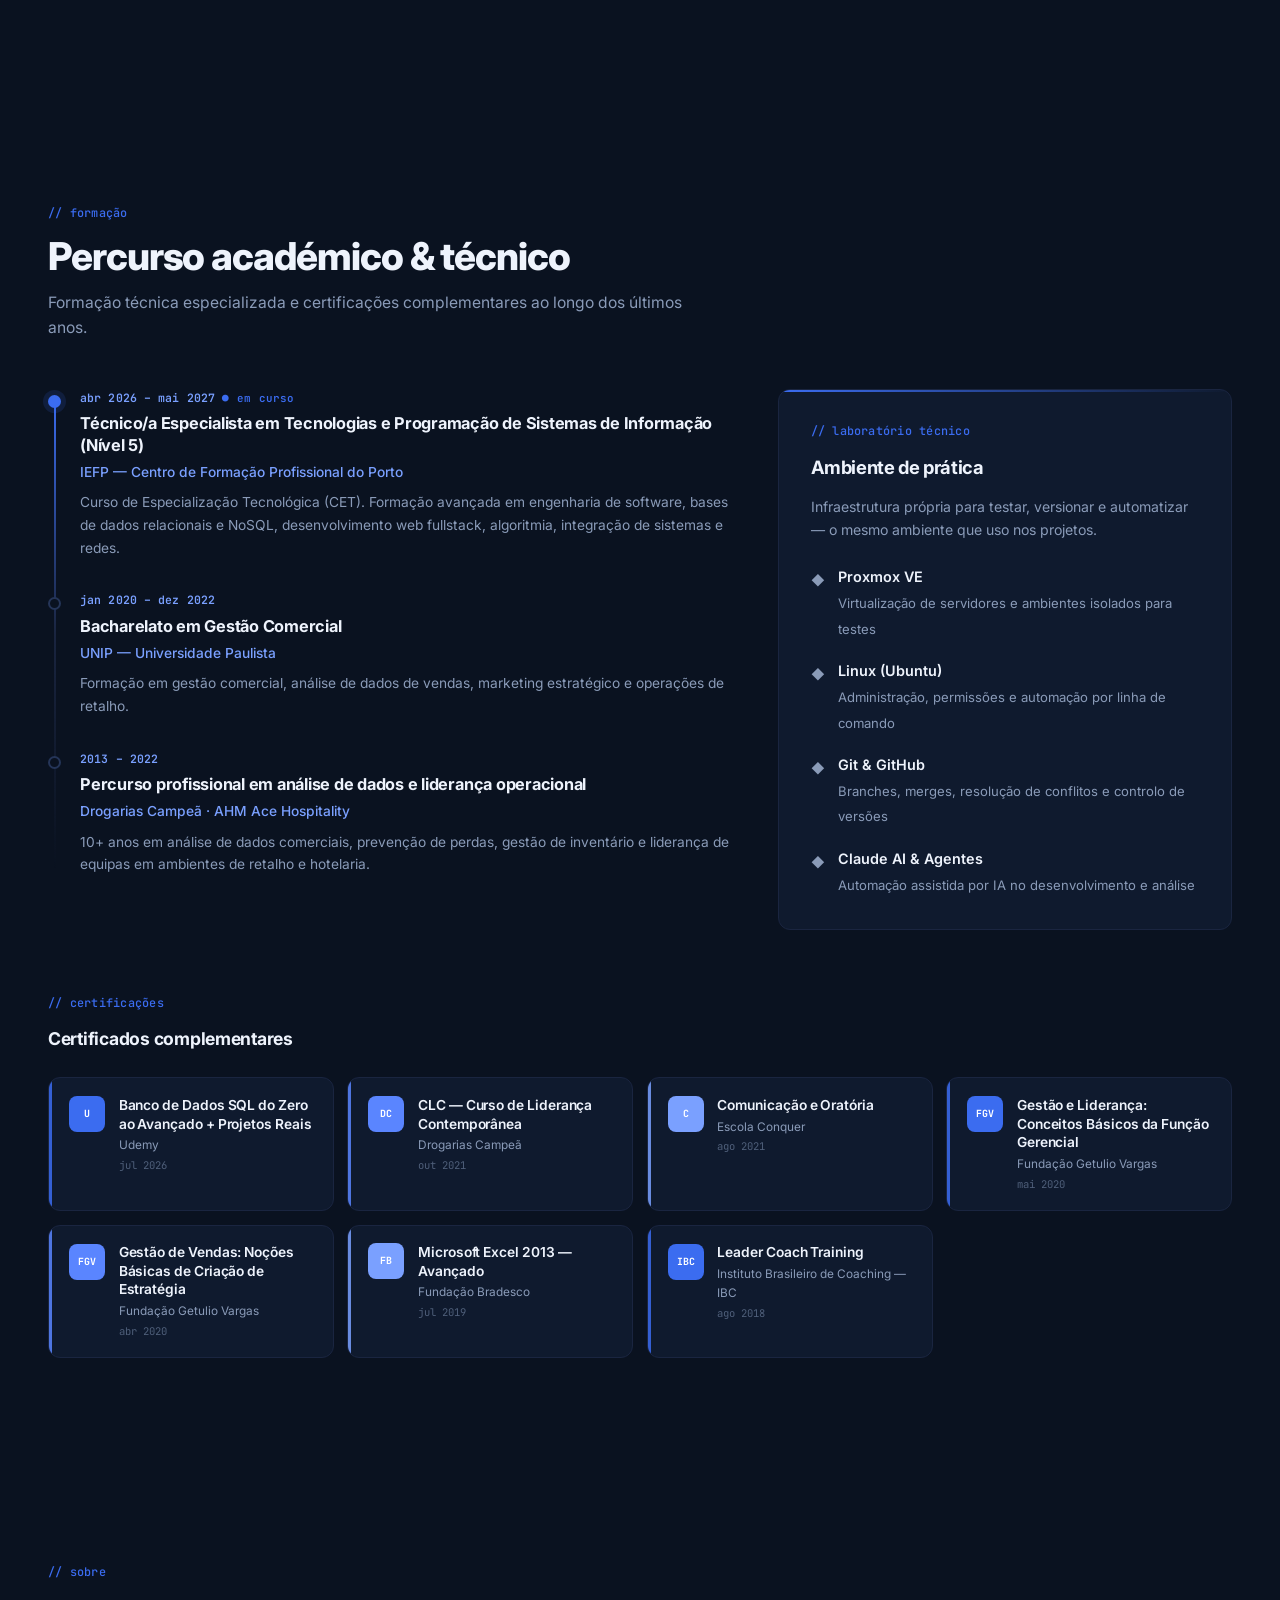
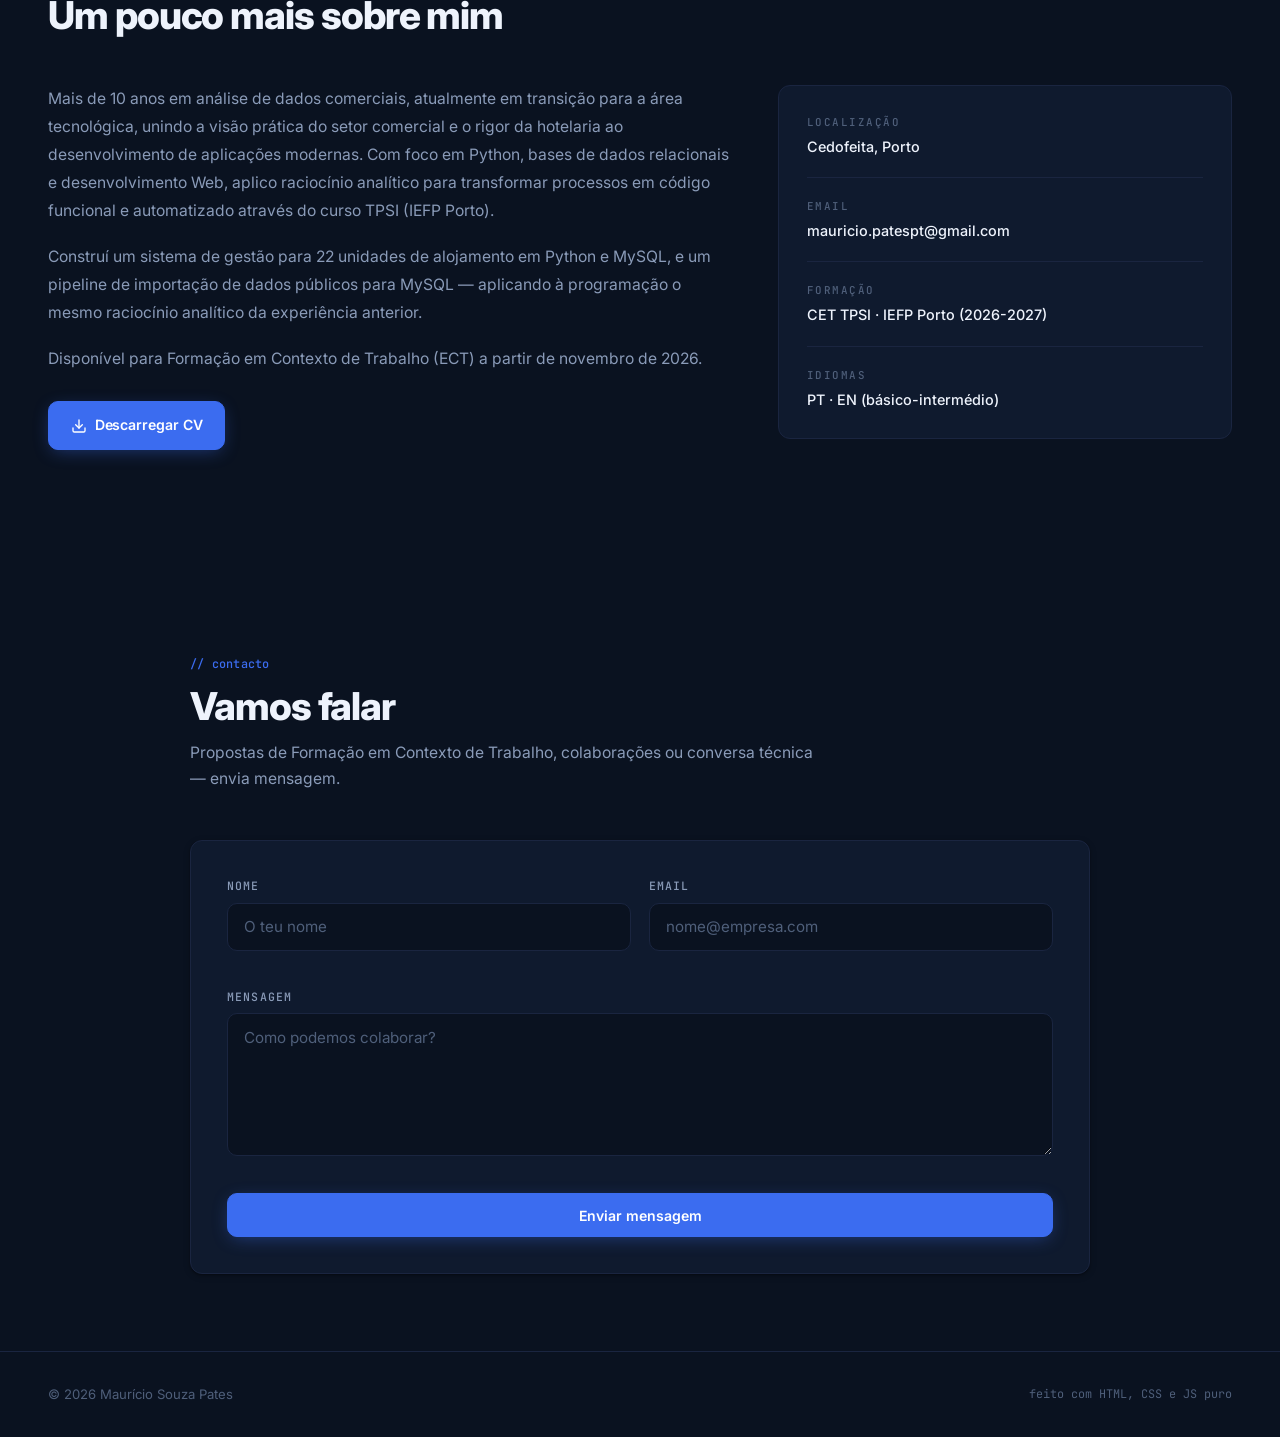
==== commit 57503e68: "Corrige caminho do favicon + fallback de foto (Perfil.png)" ====
--- a/index.html
+++ b/index.html
@@ -9,7 +9,12 @@
 <meta property="og:description" content="Python · SQL · Fullstack. Pipelines ETL, modelação de dados e desenvolvimento de aplicações.">
 <meta property="og:image" content="img/perfil.png">
 <meta property="og:type" content="website">
-<link rel="icon" type="image/svg+xml" href="img/favicon.svg">
+
+<!-- ✅ FAVICON CORRIGIDO: está na raiz, não em img/ -->
+<link rel="icon" type="image/svg+xml" href="favicon.svg">
+<link rel="alternate icon" type="image/png" href="favicon.svg">
+<link rel="apple-touch-icon" href="favicon.svg">
+
 <link rel="preconnect" href="https://fonts.googleapis.com">
 <link rel="preconnect" href="https://fonts.gstatic.com" crossorigin>
 <link href="https://fonts.googleapis.com/css2?family=Inter:wght@400;500;600;700;800;900&family=JetBrains+Mono:wght@400;500;600;700&family=Space+Grotesk:wght@500;600;700&display=swap" rel="stylesheet">
@@ -120,12 +125,11 @@
         <div class="diamond-stack">
           <div class="diamond diamond-back"></div>
           <div class="diamond diamond-front">
-            <!-- Fallback inline: se falhar, tenta .jpg; se falhar, mostra placeholder -->
             <img
               src="img/perfil.png"
               alt="Maurício Pates"
               class="hero-photo"
-              onerror="if(!this.dataset.t){this.dataset.t='1';this.src='img/perfil.jpg';}else if(this.dataset.t==='1'){this.dataset.t='2';this.src='img/perfil.jpeg';}else{this.classList.add('img-error');this.parentElement.classList.add('no-photo');}"
+              onerror="if(!this.dataset.t){this.dataset.t='1';this.src='img/perfil.jpg';}else if(this.dataset.t==='1'){this.dataset.t='2';this.src='img/perfil.jpeg';}else if(this.dataset.t==='2'){this.dataset.t='3';this.src='img/Perfil.png';}else{this.classList.add('img-error');this.parentElement.classList.add('no-photo');}"
             >
           </div>
         </div>
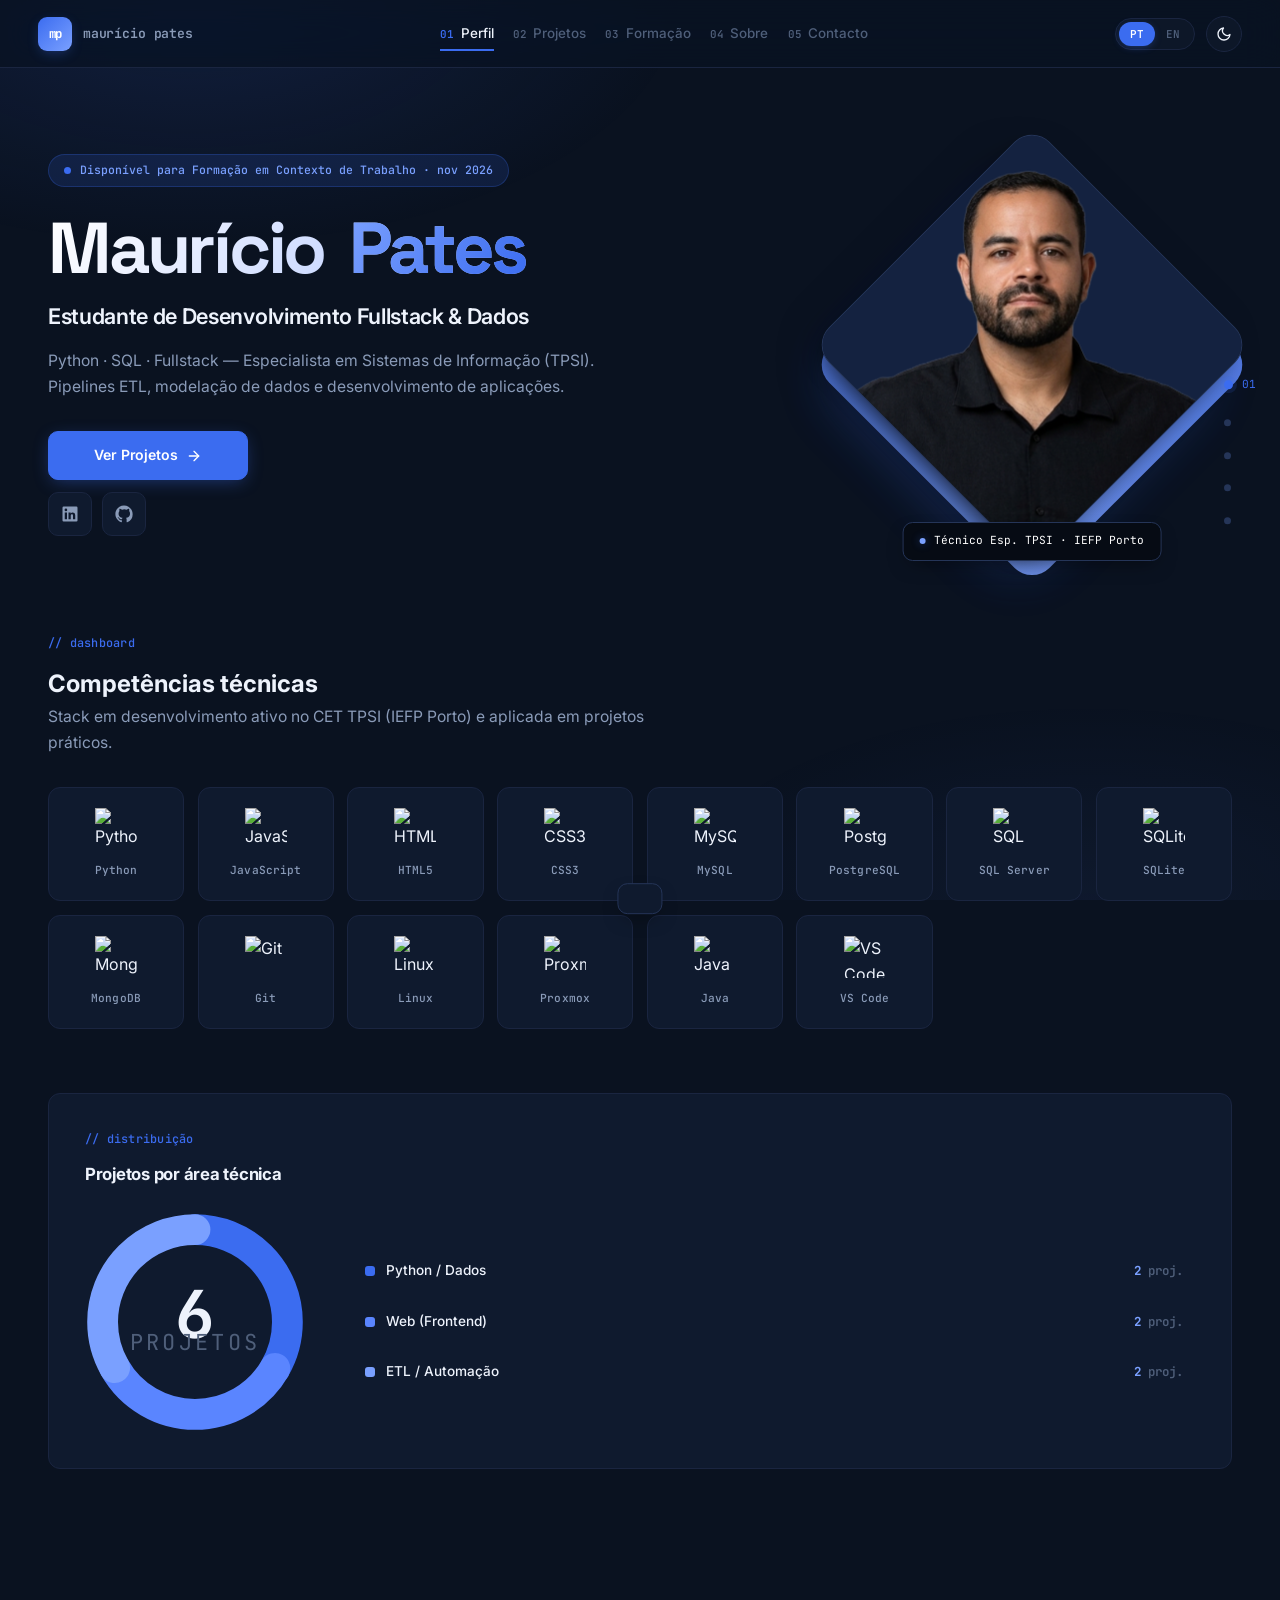
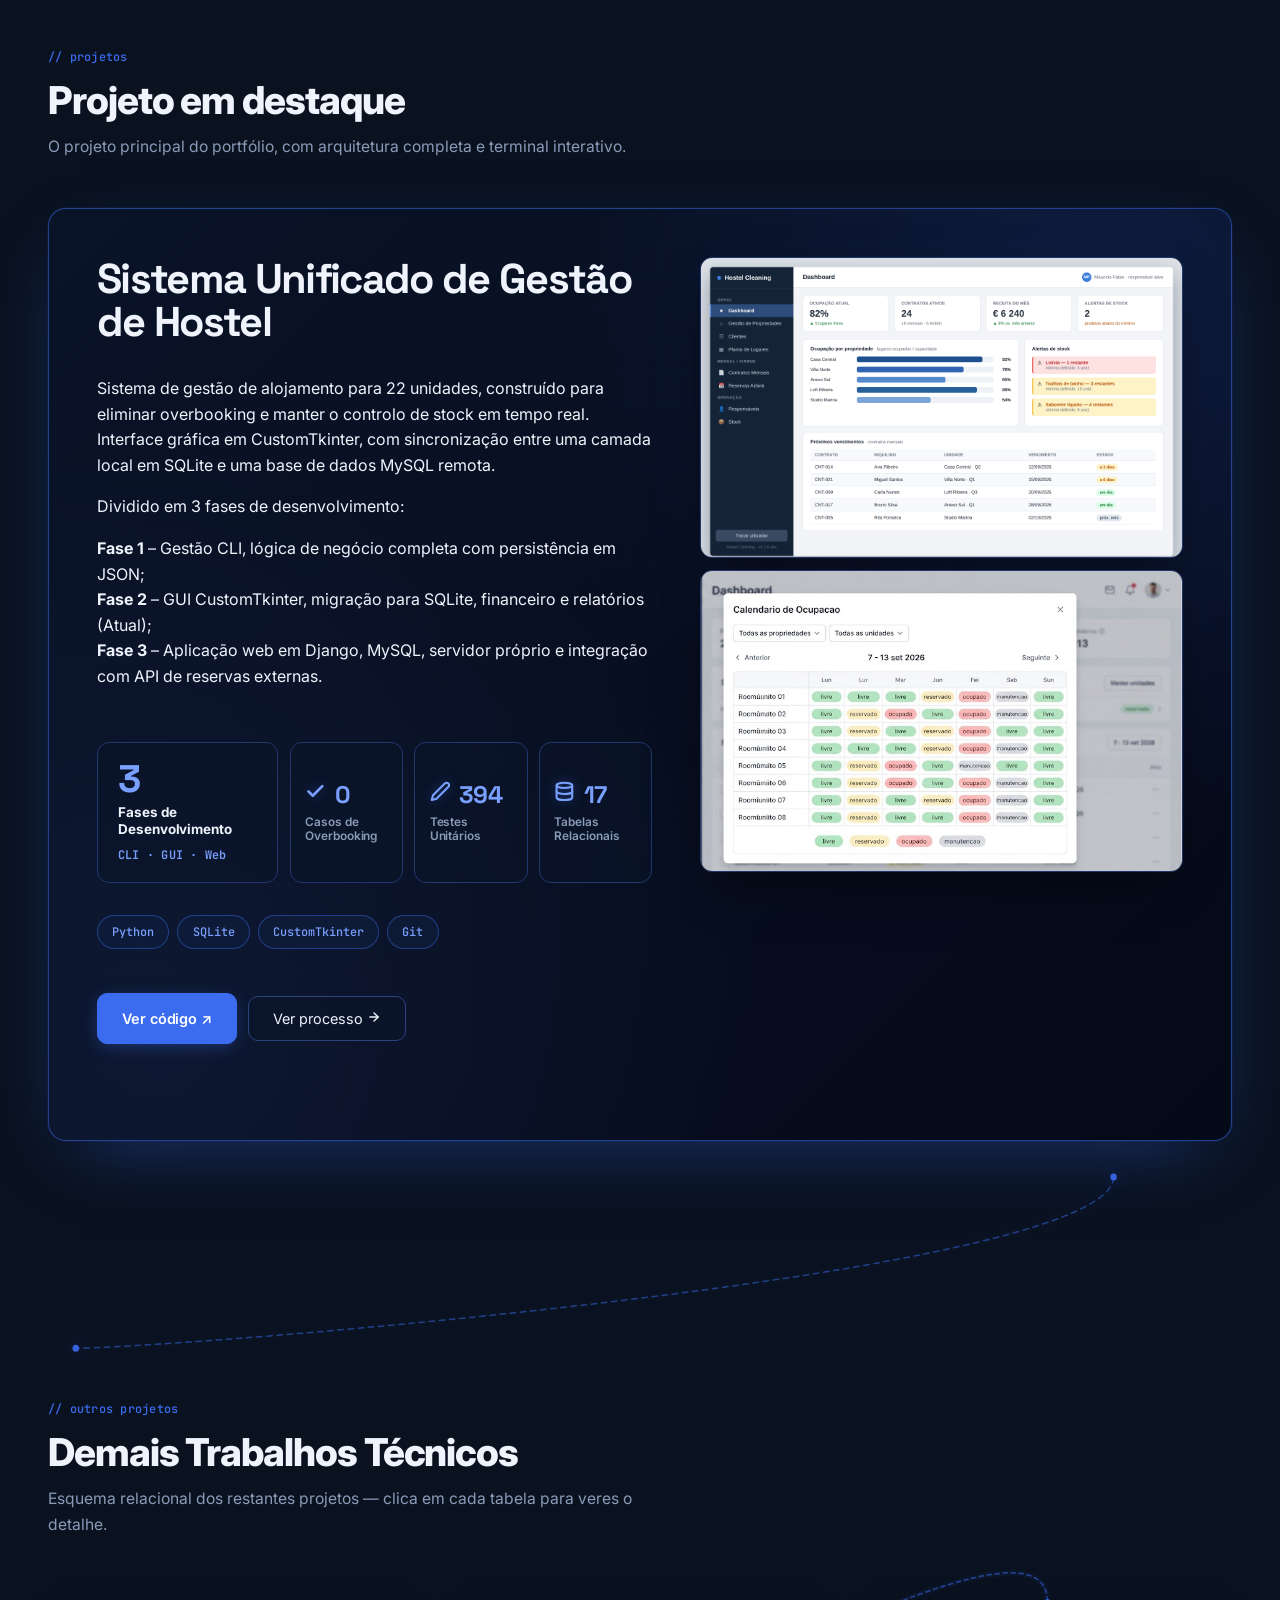
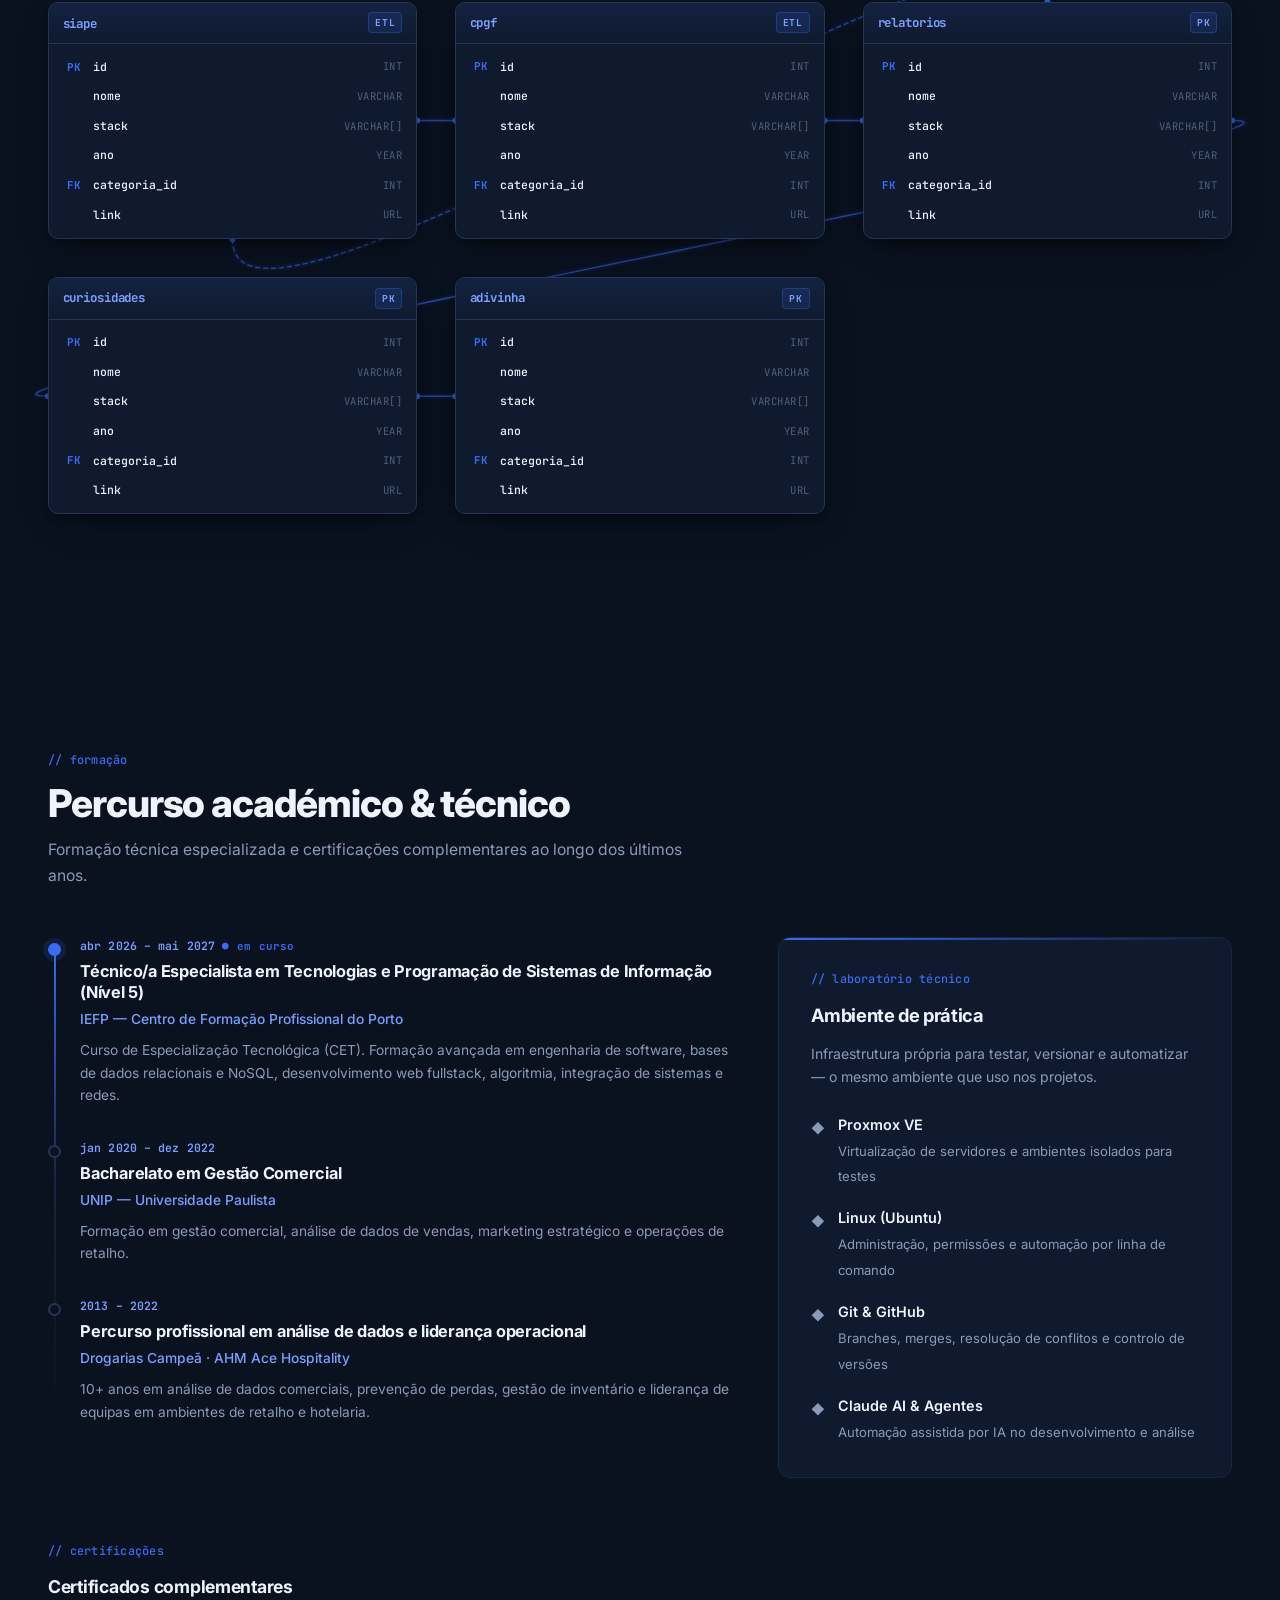
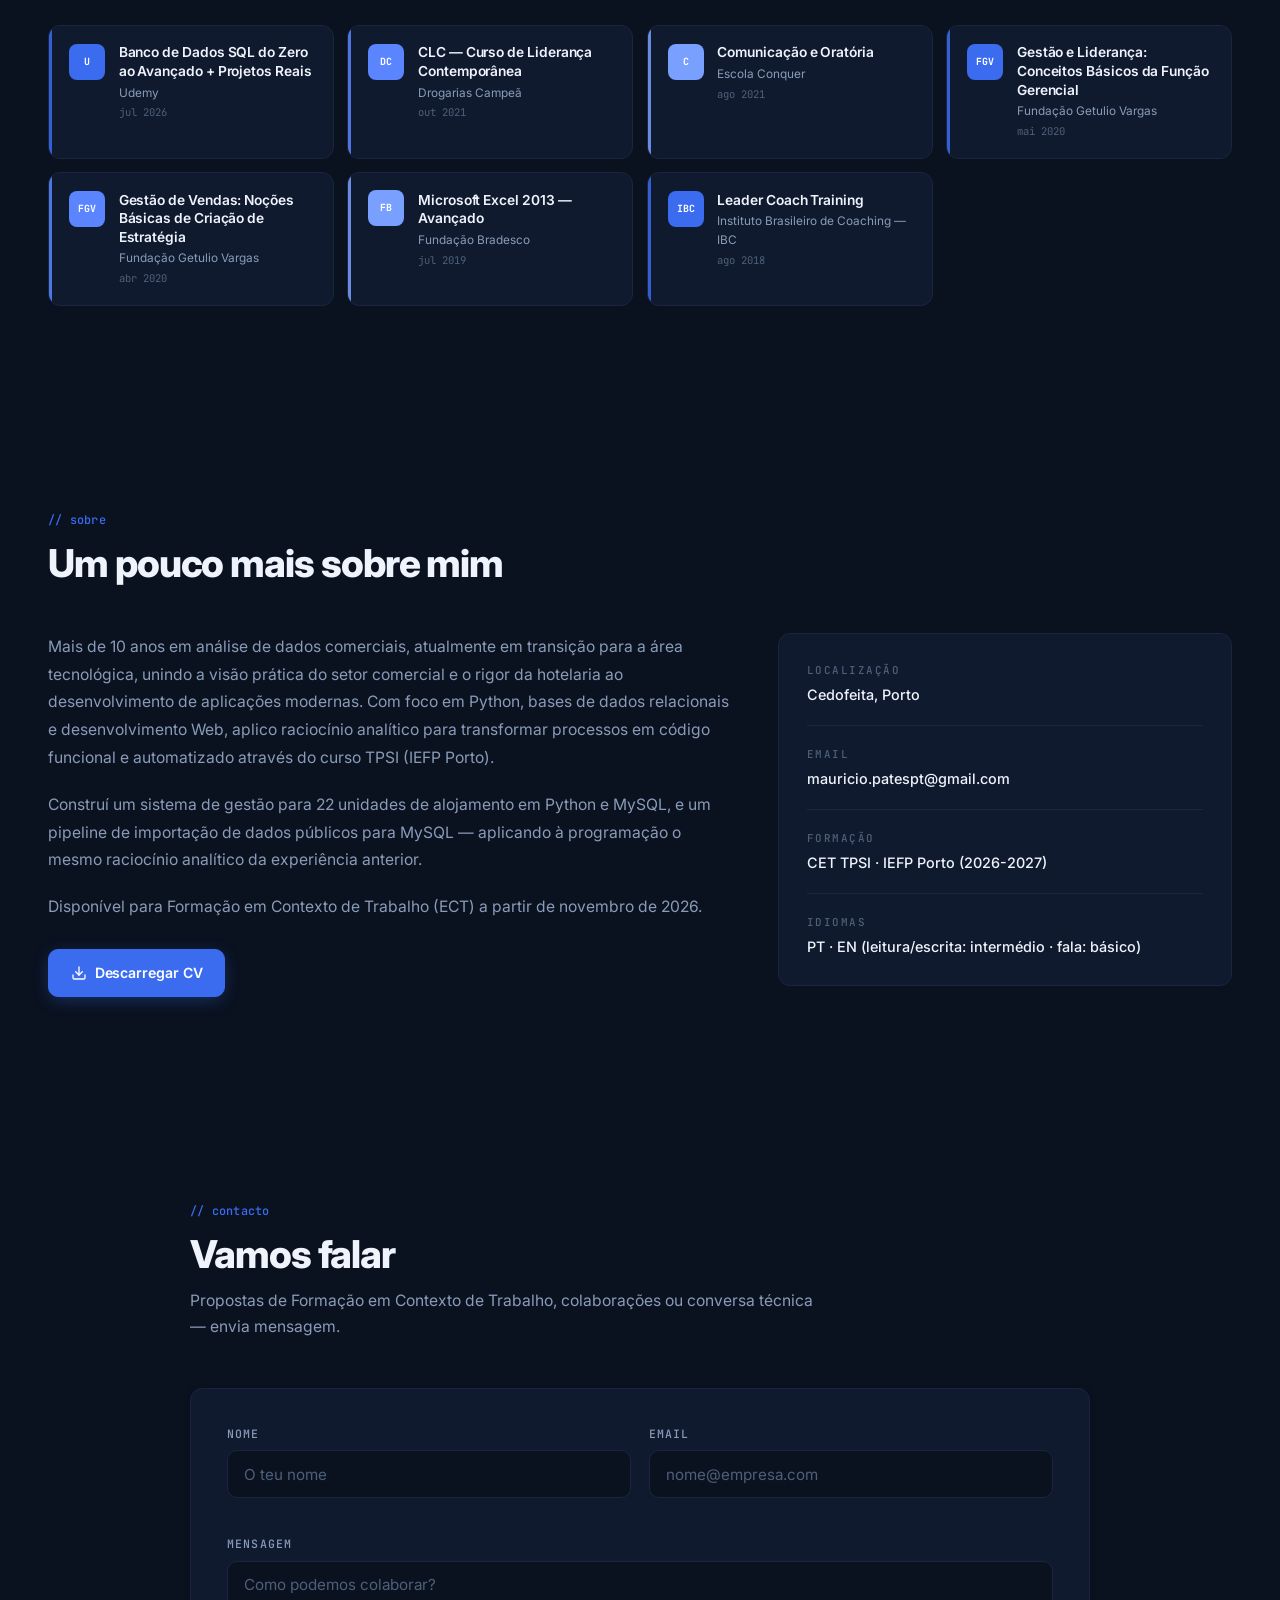
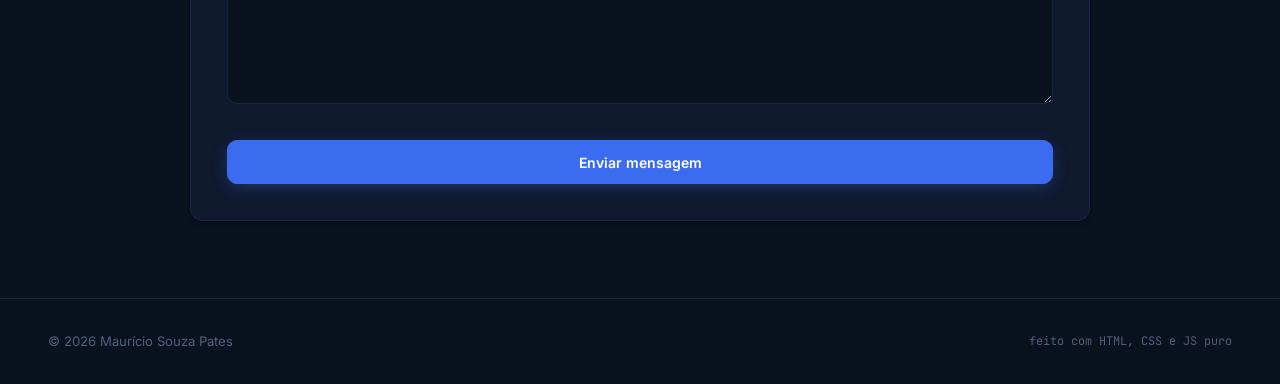
==== commit bdfe4661: "Correção de bug na mudança de cores do Site" ====
--- a/index.html
+++ b/index.html
@@ -3,9 +3,9 @@
 <head>
 <meta charset="UTF-8">
 <meta name="viewport" content="width=device-width, initial-scale=1.0">
-<title>Maurício Pates — Desenvolvedor Fullstack & Analista de Dados</title>
+<title>Maurício Pates — Estudante de Desenvolvimento Fullstack & Dados</title>
 <meta name="description" content="Portfólio técnico de Maurício Pates. Python, SQL, MySQL, ETL, automação. Disponível para Formação em Contexto de Trabalho (ECT) — nov 2026.">
-<meta property="og:title" content="Maurício Pates — Desenvolvedor Fullstack & Analista de Dados">
+<meta property="og:title" content="Maurício Pates — Estudante de Desenvolvimento Fullstack & Dados">
 <meta property="og:description" content="Python · SQL · Fullstack. Pipelines ETL, modelação de dados e desenvolvimento de aplicações.">
 <meta property="og:image" content="img/perfil.png">
 <meta property="og:type" content="website">
@@ -91,7 +91,7 @@
           Maurício <span class="hero-surname">Pates</span>
         </h1>
 
-        <h2 class="hero-title" data-i18n="hero.title">Desenvolvedor Fullstack & Analista de Dados</h2>
+        <h2 class="hero-title" data-i18n="hero.title">Estudante de Desenvolvimento Fullstack & Dados</h2>
 
         <p class="hero-stack" data-i18n="hero.stack">
           Python · SQL · Fullstack — Especialista em Sistemas de Informação (TPSI).
@@ -251,7 +251,7 @@
           </a>
         </div>
         <div class="info-block"><span class="info-label" data-i18n="sobre.formacao">Formação</span><span class="info-value">CET TPSI · IEFP Porto (2026-2027)</span></div>
-        <div class="info-block"><span class="info-label" data-i18n="sobre.langs">Idiomas</span><span class="info-value">PT · EN (básico-intermédio)</span></div>
+        <div class="info-block"><span class="info-label" data-i18n="sobre.langs">Idiomas</span><span class="info-value" data-i18n="sobre.langs.value">PT · EN (leitura/escrita: intermédio · fala: básico)</span></div>
       </aside>
     </div>
   </section>
--- a/style.css
+++ b/style.css
@@ -1,10 +1,13 @@
 /* ═══════════════════════════════════════════════════════════════
    MAURÍCIO PATES · PORTFÓLIO TÉCNICO
-   style.css — v4 (warning CSS resolvido)
+   style.css — v9 (1 stat big + 3 small)
    ═══════════════════════════════════════════════════════════════ */
 
 *, *::before, *::after { box-sizing: border-box; margin: 0; padding: 0; }
 
+/* ─────────────────────────────────────────────
+   VARIÁVEIS
+───────────────────────────────────────────── */
 :root {
   --bg: #0a1220;
   --bg-soft: #0d1728;
@@ -59,6 +62,14 @@
 
   --container: 1280px;
   --nav-h: 68px;
+
+  --project-card-bg-1: rgba(10, 20, 40, 0.95);
+  --project-card-bg-2: rgba(5, 10, 25, 0.98);
+  --project-stat-bg: rgba(10, 20, 40, 0.6);
+  --project-stat-bg-hover: rgba(15, 30, 60, 0.8);
+  --project-tag-bg: rgba(15, 30, 60, 0.7);
+  --project-process-bg: rgba(10, 20, 40, 0.6);
+  --project-process-bg-hover: rgba(15, 30, 60, 0.9);
 }
 
 [data-theme="light"] {
@@ -81,8 +92,19 @@
   --shadow-sm: 0 1px 2px rgba(10, 20, 32, 0.05), 0 2px 6px rgba(10, 20, 32, 0.04);
   --shadow: 0 4px 14px rgba(10, 20, 32, 0.06), 0 12px 32px -12px rgba(10, 20, 32, 0.1);
   --shadow-lg: 0 20px 50px -20px rgba(10, 20, 32, 0.18), 0 8px 20px -8px rgba(10, 20, 32, 0.08);
-}
-
+
+  --project-card-bg-1: rgba(255, 255, 255, 0.92);
+  --project-card-bg-2: rgba(240, 244, 251, 0.97);
+  --project-stat-bg: rgba(255, 255, 255, 0.75);
+  --project-stat-bg-hover: rgba(234, 240, 250, 0.95);
+  --project-tag-bg: rgba(234, 240, 250, 0.95);
+  --project-process-bg: rgba(255, 255, 255, 0.75);
+  --project-process-bg-hover: rgba(234, 240, 250, 0.95);
+}
+
+/* ─────────────────────────────────────────────
+   BASE
+───────────────────────────────────────────── */
 html {
   scroll-behavior: smooth;
   scroll-padding-top: calc(var(--nav-h) + 20px);
@@ -358,7 +380,6 @@
   100% { box-shadow: 0 0 0 11px transparent; }
 }
 
-/* ── HERO NAME — corrigido: background-clip padrão ANTES do -webkit ── */
 .hero-name {
   font-family: var(--font-display);
   font-size: clamp(2.4rem, 6vw, 4.5rem);
@@ -454,13 +475,8 @@
   transform-origin: center;
 }
 
-/* Fallback visual se a foto falhar */
-.diamond-front img.img-error {
-  opacity: 0;
-  visibility: hidden;
-}
-
-/* Placeholder quando não há foto */
+.diamond-front img.img-error { opacity: 0; visibility: hidden; }
+
 .diamond-front.no-photo {
   background: linear-gradient(135deg, var(--bg-elev-2), var(--bg-elev));
   display: grid;
@@ -657,97 +673,377 @@
 
 .projects-featured { display: flex; flex-direction: column; gap: clamp(2rem, 4vw, 3rem); }
 
+/* ── CARD DO DESTAQUE ── */
 .project-block {
+  position: relative;
   display: grid;
-  grid-template-columns: 1fr 1.15fr;
-  gap: clamp(1.5rem, 4vw, 3.5rem);
+  grid-template-columns: 1.15fr 1fr;
+  gap: clamp(1.5rem, 4vw, 3rem);
+  align-items: start;
+  padding: clamp(1.75rem, 4vw, 3rem);
+  background:
+    linear-gradient(135deg, var(--project-card-bg-1), var(--project-card-bg-2)),
+    radial-gradient(ellipse 80% 60% at 100% 0%, rgba(59, 108, 240, 0.12), transparent 60%);
+  border: 1.5px solid color-mix(in srgb, var(--accent) 55%, transparent);
+  border-radius: var(--radius-lg);
+  overflow: hidden;
+  box-shadow:
+    0 0 0 1px rgba(59, 108, 240, 0.08),
+    0 24px 70px -30px rgba(59, 108, 240, 0.5),
+    0 8px 20px -8px rgba(0, 0, 0, 0.5);
+  transition: border-color var(--t), box-shadow var(--t), transform var(--t);
+}
+
+.project-block::before {
+  content: '';
+  position: absolute;
+  inset: 0;
+  pointer-events: none;
+  background-image:
+    linear-gradient(rgba(59, 108, 240, 0.05) 1px, transparent 1px),
+    linear-gradient(90deg, rgba(59, 108, 240, 0.05) 1px, transparent 1px);
+  background-size: 32px 32px;
+  mask-image: radial-gradient(ellipse 60% 50% at 75% 25%, #000 0%, transparent 80%);
+  -webkit-mask-image: radial-gradient(ellipse 60% 50% at 75% 25%, #000 0%, transparent 80%);
+}
+
+.project-block::after {
+  content: '';
+  position: absolute;
+  inset: 0;
+  pointer-events: none;
+  background:
+    radial-gradient(circle at 90% 10%, rgba(59, 108, 240, 0.15), transparent 40%),
+    radial-gradient(circle at 10% 90%, rgba(90, 133, 255, 0.08), transparent 45%);
+}
+
+.project-block:hover {
+  border-color: var(--accent-3);
+  box-shadow:
+    0 0 0 1px rgba(59, 108, 240, 0.15),
+    0 30px 80px -30px rgba(59, 108, 240, 0.7),
+    0 8px 20px -8px rgba(0, 0, 0, 0.5);
+}
+
+.project-block-body {
+  display: flex;
+  flex-direction: column;
+  gap: 1rem;
+  min-width: 0;
+  position: relative;
+  z-index: 1;
+}
+
+.project-block-num { display: none; }
+.project-block-meta { display: none; }
+
+.project-block-title {
+  font-family: var(--font-display);
+  font-size: clamp(1.65rem, 3.4vw, 2.6rem);
+  font-weight: 700;
+  letter-spacing: -0.04em;
+  line-height: 1.05;
+  color: var(--text);
+  margin: 0;
+}
+
+.project-block-desc {
+  font-size: 0.98rem;
+  color: var(--text-dim);
+  line-height: 1.6;
+  max-width: 42ch;
+  margin: 0;
+}
+
+/* Suporte a HTML dentro do desc */
+.project-block-desc p { margin: 0 0 0.85rem; }
+.project-block-desc p:last-child { margin-bottom: 0; }
+.project-block-desc ul {
+  list-style: none;
+  padding: 0;
+  margin: 0 0 0.5rem;
+  display: flex;
+  flex-direction: column;
+  gap: 0.5rem;
+}
+.project-block-desc li {
+  position: relative;
+  padding-left: 1.1rem;
+  font-size: 0.94rem;
+  line-height: 1.5;
+  color: var(--text-dim);
+}
+.project-block-desc li::before {
+  content: '–';
+  position: absolute;
+  left: 0;
+  top: 0;
+  color: var(--accent-3);
+  font-weight: 700;
+}
+.project-block-desc strong { color: var(--text); font-weight: 700; }
+
+/* ═══════════════════════════════════════════
+   STATS — 1 big + 3 small numa linha
+   ═══════════════════════════════════════════ */
+.project-block-stats {
+  display: grid;
+  grid-template-columns: 1.6fr 1fr 1fr 1fr;
+  gap: 0.7rem;
+  margin: 1.25rem 0 1rem;
+  align-items: stretch;
+}
+
+/* Caixa base */
+.project-stat {
+  display: flex;
+  flex-direction: column;
+  justify-content: center;
+  gap: 0.35rem;
+  padding: 0.9rem 1rem;
+  background: var(--project-stat-bg);
+  border: 1px solid color-mix(in srgb, var(--accent) 25%, var(--border));
+  border-radius: 12px;
+  transition: all var(--t);
+  position: relative;
+  overflow: visible;
+}
+
+.project-stat:hover {
+  border-color: color-mix(in srgb, var(--accent) 55%, transparent);
+  background: var(--project-stat-bg-hover);
+  transform: translateY(-2px);
+}
+
+/* Linha do número + ícone */
+.project-stat-row {
+  display: flex;
   align-items: center;
-  padding: clamp(1.5rem, 4vw, 2.5rem);
-  background: var(--bg-elev);
-  border: 1px solid var(--border);
-  border-radius: var(--radius-lg);
-  transition: border-color var(--t), box-shadow var(--t), transform var(--t);
-  position: relative;
-}
-.project-block::before {
+  justify-content: flex-start; /* ← ícones juntos ao número */
+  gap: 0.55rem;                 /* ← espaço entre ícone e número */
+  width: 100%;
+}
+
+/* ── Caixa GRANDE ── */
+.project-stat.is-big {
+  padding: 1.1rem 1.25rem;
+  /* estilo normal por defeito — só ganha glow no hover */
+}
+
+/* Destaque APENAS ao passar o rato */
+.project-stat.is-big:hover {
+  border-color: var(--accent);
+  background: linear-gradient(180deg, rgba(59, 108, 240, 0.12), rgba(15, 30, 60, 0.6));
+  box-shadow:
+    0 0 0 1px rgba(59, 108, 240, 0.3),
+    0 0 24px -6px rgba(59, 108, 240, 0.5),
+    inset 0 1px 0 rgba(122, 160, 255, 0.15);
+}
+
+.project-stat.is-big::before {
   content: '';
   position: absolute;
   top: 0; left: 0; right: 0;
   height: 1px;
-  background: linear-gradient(90deg, transparent, var(--accent), transparent);
-  opacity: 0;
+  background: linear-gradient(90deg, transparent, var(--accent-3), transparent);
+  opacity: 0; /* escondido por defeito */
   transition: opacity var(--t);
 }
-.project-block:hover {
-  border-color: color-mix(in srgb, var(--accent) 35%, transparent);
-  box-shadow: 0 30px 70px -30px var(--accent-glow), var(--shadow-lg);
-}
-.project-block:hover::before { opacity: 1; }
-
-.project-block-body { display: flex; flex-direction: column; gap: 1rem; min-width: 0; }
-
-.project-block-num { font-family: var(--font-mono); font-size: 0.78rem; color: var(--accent); font-weight: 600; letter-spacing: 0.05em; }
-.project-block-title { font-size: clamp(1.4rem, 2.6vw, 1.85rem); font-weight: 800; letter-spacing: -0.022em; line-height: 1.15; color: var(--text); }
-.project-block-meta { font-family: var(--font-mono); font-size: 0.74rem; color: var(--text-faint); letter-spacing: 0.02em; text-transform: uppercase; }
-.project-block-desc { font-size: 0.94rem; color: var(--text-dim); line-height: 1.7; }
-
-.project-block-stats { display: flex; flex-wrap: wrap; gap: 1.5rem; padding: 1rem 0; border-top: 1px solid var(--border); border-bottom: 1px solid var(--border); margin: 0.25rem 0; }
-.project-stat { display: flex; flex-direction: column; gap: 2px; }
-.project-stat-num { font-family: var(--font-mono); font-size: 1.4rem; font-weight: 700; color: var(--accent-3); letter-spacing: -0.02em; line-height: 1; }
-.project-stat-lbl { font-size: 0.7rem; text-transform: uppercase; letter-spacing: 0.12em; color: var(--text-faint); }
-
-.project-block-tags { display: flex; flex-wrap: wrap; gap: 5px; }
-.tag {
+
+.project-stat.is-big:hover::before {
+  opacity: 0.9; /* aparece só no hover */
+}
+
+.project-stat.is-big .project-stat-num {
+  font-family: var(--font-display);
+  font-size: clamp(1.8rem, 3.2vw, 2.4rem);
+  font-weight: 700;
+  color: var(--accent-3); /* ← azul */
+  letter-spacing: -0.03em;
+  line-height: 1;
+  transition: color var(--t), text-shadow var(--t);
+}
+
+.project-stat.is-big:hover .project-stat-num {
+  color: var(--accent-3);
+  text-shadow: 0 0 20px rgba(59, 108, 240, 0.5);
+}
+
+.project-stat.is-big .project-stat-lbl {
+  font-size: 0.84rem;
+  font-weight: 700;
+  color: var(--text);
+  letter-spacing: -0.005em;
+  line-height: 1.25;
+}
+
+.project-stat.is-big .project-stat-sub {
+  font-size: 0.74rem;
+  color: var(--accent-3);
+  font-weight: 600;
+  letter-spacing: 0.02em;
+  margin-top: 0.15rem;
+  font-family: var(--font-mono);
+}
+
+/* ── Caixa PEQUENA ── */
+.project-stat.is-small {
+  padding: 0.85rem 0.9rem;
+}
+
+.project-stat.is-small .project-stat-num {
+  font-family: var(--font-display);
+  font-size: clamp(1.2rem, 2vw, 1.5rem);
+  font-weight: 700;
+  color: var(--accent-3); /* ← azul */
+  letter-spacing: -0.03em;
+  line-height: 1;
+}
+
+.project-stat.is-small .project-stat-icon {
+  color: var(--accent-3);
+  flex-shrink: 0;
+}
+.project-stat.is-small .project-stat-icon svg {
+  width: 1.3rem;
+  height: 1.3rem;
+  filter: drop-shadow(0 0 6px var(--accent-glow));
+}
+
+.project-stat.is-small .project-stat-lbl {
+  font-size: 0.74rem;
+  font-weight: 600;
+  color: var(--text-dim);
+  letter-spacing: -0.005em;
+  line-height: 1.25;
+}
+
+/* Tooltip (para o futuro) */
+.project-stat[data-tooltip] { cursor: help; }
+.project-stat[data-tooltip]::after {
+  content: attr(data-tooltip);
+  position: absolute;
+  bottom: calc(100% + 8px);
+  left: 50%;
+  transform: translateX(-50%) translateY(4px);
+  background: var(--bg-console);
+  color: #fff;
   font-family: var(--font-mono);
   font-size: 0.68rem;
-  padding: 3px 9px;
-  border-radius: 5px;
-  background: var(--bg-soft);
-  border: 1px solid var(--border);
-  color: var(--text-dim);
+  padding: 0.4rem 0.7rem;
+  border-radius: 6px;
+  border: 1px solid var(--border-console-strong);
+  white-space: nowrap;
+  pointer-events: none;
+  opacity: 0;
+  transition: opacity var(--t), transform var(--t);
+  box-shadow: var(--shadow-lg);
+  z-index: 10;
+}
+.project-stat[data-tooltip]:hover::after {
+  opacity: 1;
+  transform: translateX(-50%) translateY(0);
+}
+
+/* Tags */
+.project-block-tags {
+  display: flex;
+  flex-wrap: wrap;
+  gap: 0.5rem;
+  margin-bottom: 1.25rem;
+}
+
+.project-block .tag {
+  font-family: var(--font-mono);
+  font-size: 0.74rem;
+  font-weight: 500;
+  padding: 0.4rem 0.9rem;
+  border-radius: 999px;
+  background: var(--project-tag-bg);
+  border: 1px solid color-mix(in srgb, var(--accent) 45%, transparent);
+  color: var(--accent-3);
+  letter-spacing: -0.005em;
   transition: all var(--t);
 }
-.project-block:hover .tag { border-color: color-mix(in srgb, var(--accent) 25%, transparent); }
-
-.project-block-actions { display: flex; gap: 0.55rem; flex-wrap: wrap; margin-top: 0.25rem; }
-
-.btn-process {
-  display: inline-flex;
+
+.project-block .tag:hover {
+  background: var(--accent-soft);
+  border-color: var(--accent);
+  color: #fff;
+}
+
+/* Botões do card */
+.project-block-actions {
+  display: flex;
+  gap: 0.65rem;
+  flex-wrap: wrap;
   align-items: center;
-  gap: 0.5rem;
-  padding: 0.65rem 1.1rem;
-  min-height: 44px;
+  margin-top: 0.5rem;
+}
+
+.project-block-actions .btn-primary {
+  padding: 0.8rem 1.5rem;
   border-radius: 10px;
-  font-size: 0.85rem;
-  font-weight: 600;
-  background: transparent;
-  border: 1px solid var(--border-strong);
-  color: var(--text-dim);
-  cursor: pointer;
-  transition: all var(--t);
-}
-.btn-process:hover { border-color: var(--accent); color: var(--accent-3); background: var(--accent-soft); }
-.btn-process.expanded { background: var(--accent-soft); border-color: var(--accent); color: var(--accent-3); }
-.btn-process .chev { transition: transform var(--t); }
-.btn-process.expanded .chev { transform: rotate(90deg); }
+  font-size: 0.9rem;
+}
+
+.project-block-actions .btn-process {
+  padding: 0.8rem 1.5rem;
+  border-radius: 10px;
+  font-size: 0.9rem;
+  background: var(--project-process-bg);
+  border: 1px solid color-mix(in srgb, var(--accent) 25%, var(--border-strong));
+  color: var(--text);
+}
+.project-block-actions .btn-process:hover {
+  background: var(--project-process-bg-hover);
+  border-color: var(--accent);
+  color: var(--accent-3);
+}
+
+/* ── IMAGEM — stack vertical quando há 2 ── */
+.project-block-media-stack {
+  display: flex;
+  flex-direction: column;
+  gap: 0.75rem;
+  position: relative;
+  z-index: 1;
+  align-self: start;
+  height: fit-content;
+}
 
 .project-block-media {
   position: relative;
   aspect-ratio: 16 / 10;
   border-radius: var(--radius);
   overflow: hidden;
-  background: var(--bg-soft);
-  border: 1px solid var(--border);
-  box-shadow: var(--shadow);
+  background: linear-gradient(180deg, rgba(15, 30, 60, 0.5), rgba(5, 10, 25, 0.8));
+  border: 1px solid color-mix(in srgb, var(--accent) 25%, var(--border));
+  box-shadow:
+    0 20px 50px -20px rgba(0, 0, 0, 0.7),
+    inset 0 1px 0 rgba(122, 160, 255, 0.1);
   transition: all var(--t);
 }
+
 .project-block:hover .project-block-media {
-  border-color: color-mix(in srgb, var(--accent) 40%, transparent);
-  box-shadow: 0 30px 60px -20px var(--accent-glow), var(--shadow-lg);
-}
-.project-block-media img { width: 100%; height: 100%; object-fit: cover; object-position: top center; transition: transform 700ms cubic-bezier(0.22, 1, 0.36, 1); }
-.project-block:hover .project-block-media img { transform: scale(1.05); }
-
+  border-color: color-mix(in srgb, var(--accent) 50%, transparent);
+  box-shadow:
+    0 30px 70px -25px rgba(59, 108, 240, 0.5),
+    inset 0 1px 0 rgba(122, 160, 255, 0.15);
+}
+
+.project-block-media img {
+  width: 100%;
+  height: 100%;
+  object-fit: cover;
+  object-position: top center;
+  transition: transform 700ms cubic-bezier(0.22, 1, 0.36, 1);
+  display: block;
+}
+
+.project-block:hover .project-block-media img { transform: scale(1.03); }
+
+/* Terminal */
 .project-block-terminal {
   grid-column: 1 / -1;
   max-height: 0;
@@ -874,6 +1170,8 @@
 .er-node:nth-child(2) { animation-delay: 120ms; }
 .er-node:nth-child(3) { animation-delay: 240ms; }
 .er-node:nth-child(4) { animation-delay: 360ms; }
+.er-node:nth-child(5) { animation-delay: 480ms; }
+.er-node:nth-child(6) { animation-delay: 600ms; }
 @keyframes erNodeIn { to { opacity: 1; transform: translateY(0); } }
 
 .er-node:hover {
@@ -1231,6 +1529,44 @@
 }
 .reveal.visible { opacity: 1; transform: translateY(0); }
 
+/* ═══════════════════════════════════════════
+   CARD DESTAQUE — texto segue o tema (claro/escuro)
+   ═══════════════════════════════════════════ */
+
+/* Todos os textos dentro do card, incluindo <p>, <li>, <ul>, <strong> */
+.project-block .project-block-title,
+.project-block .project-block-desc,
+.project-block .project-block-desc p,
+.project-block .project-block-desc ul,
+.project-block .project-block-desc ol,
+.project-block .project-block-desc li,
+.project-block .project-block-desc span,
+.project-block .project-stat-lbl,
+.project-block .project-stat-sub {
+  color: var(--text-dim);
+}
+
+.project-block .project-block-title,
+.project-block .project-block-desc strong,
+.project-block .project-block-desc b {
+  color: var(--text);
+}
+
+.project-block .project-stat-num {
+  color: var(--accent-3);
+}
+
+.project-block .tag {
+  color: var(--accent-3);
+}
+
+.project-block-actions .btn-process {
+  background: var(--project-process-bg);
+  border-color: color-mix(in srgb, var(--accent) 25%, var(--border-strong));
+  color: var(--text);
+}
+
+
 @media (prefers-reduced-motion: no-preference) {
   .reveal { animation: revealFallback 0ms linear 3000ms forwards; }
   @keyframes revealFallback { to { opacity: 1; transform: translateY(0); } }
@@ -1242,6 +1578,7 @@
   .hero-photo-wrap { justify-self: center; max-width: 340px; }
 
   .project-block { grid-template-columns: 1fr; gap: 1.75rem; }
+  .project-block-stats { grid-template-columns: repeat(2, 1fr); }
 
   .formacao-layout,
   .sobre-layout { grid-template-columns: 1fr; }
@@ -1277,8 +1614,6 @@
   .back-to-top { bottom: 1.25rem; right: 1.25rem; width: 40px; height: 40px; }
   .toast { bottom: 1.25rem; font-size: 0.82rem; padding: 0.8rem 1.1rem; }
 
-  .project-block-stats { gap: 1rem; }
-  .project-stat-num { font-size: 1.2rem; }
   .certs-grid { grid-template-columns: 1fr; }
   .terminal-body { height: 260px; font-size: 0.76rem; padding: 1rem 1.15rem; }
 
@@ -1301,6 +1636,11 @@
   .hero-title { font-size: 1rem; }
   .hero-badge { font-size: 0.62rem; padding: 0.5rem 0.75rem; }
   .hero-badge span:last-child { white-space: normal; }
+
+  .project-block-stats { grid-template-columns: 1fr 1fr; gap: 0.5rem; }
+  .project-stat { padding: 0.75rem; }
+  .project-stat.is-big { grid-column: 1 / -1; }
+  .project-block .tag { font-size: 0.68rem; padding: 0.35rem 0.75rem; }
 }
 
 @media (prefers-reduced-motion: reduce) {
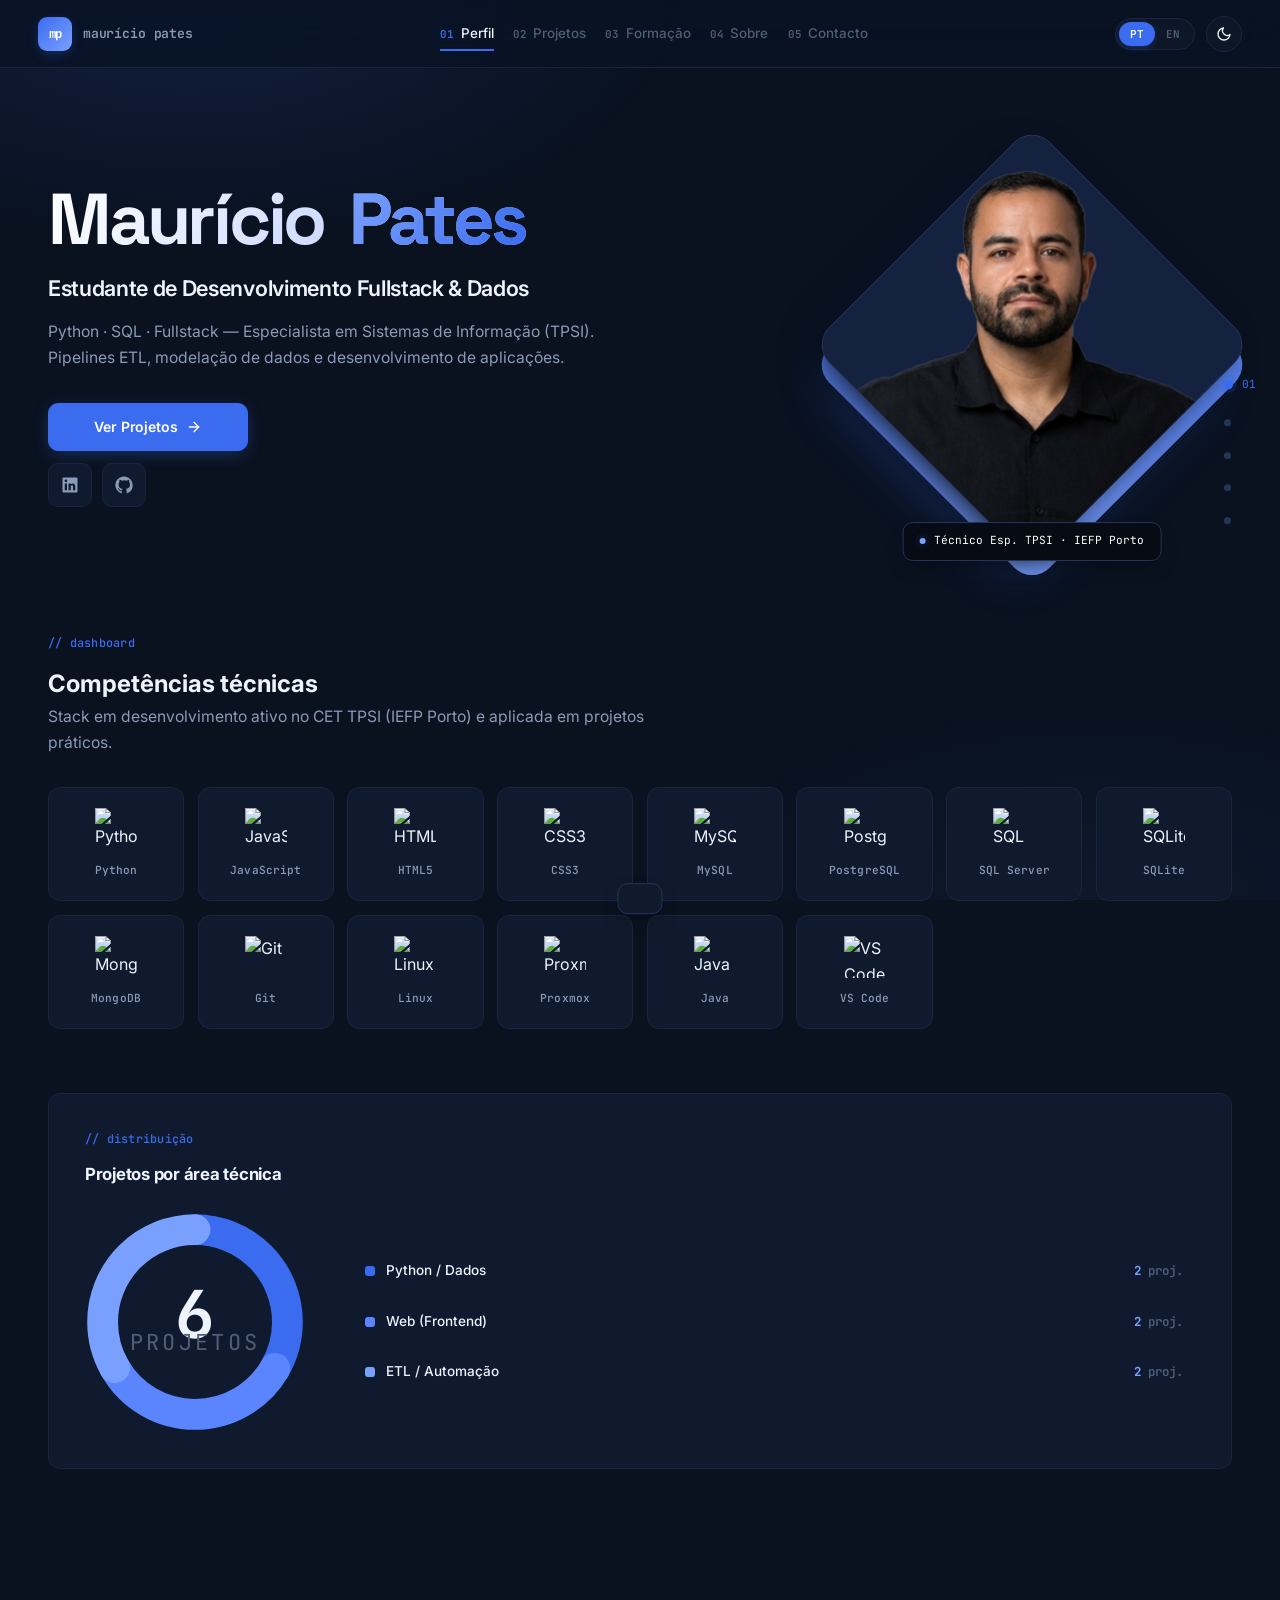
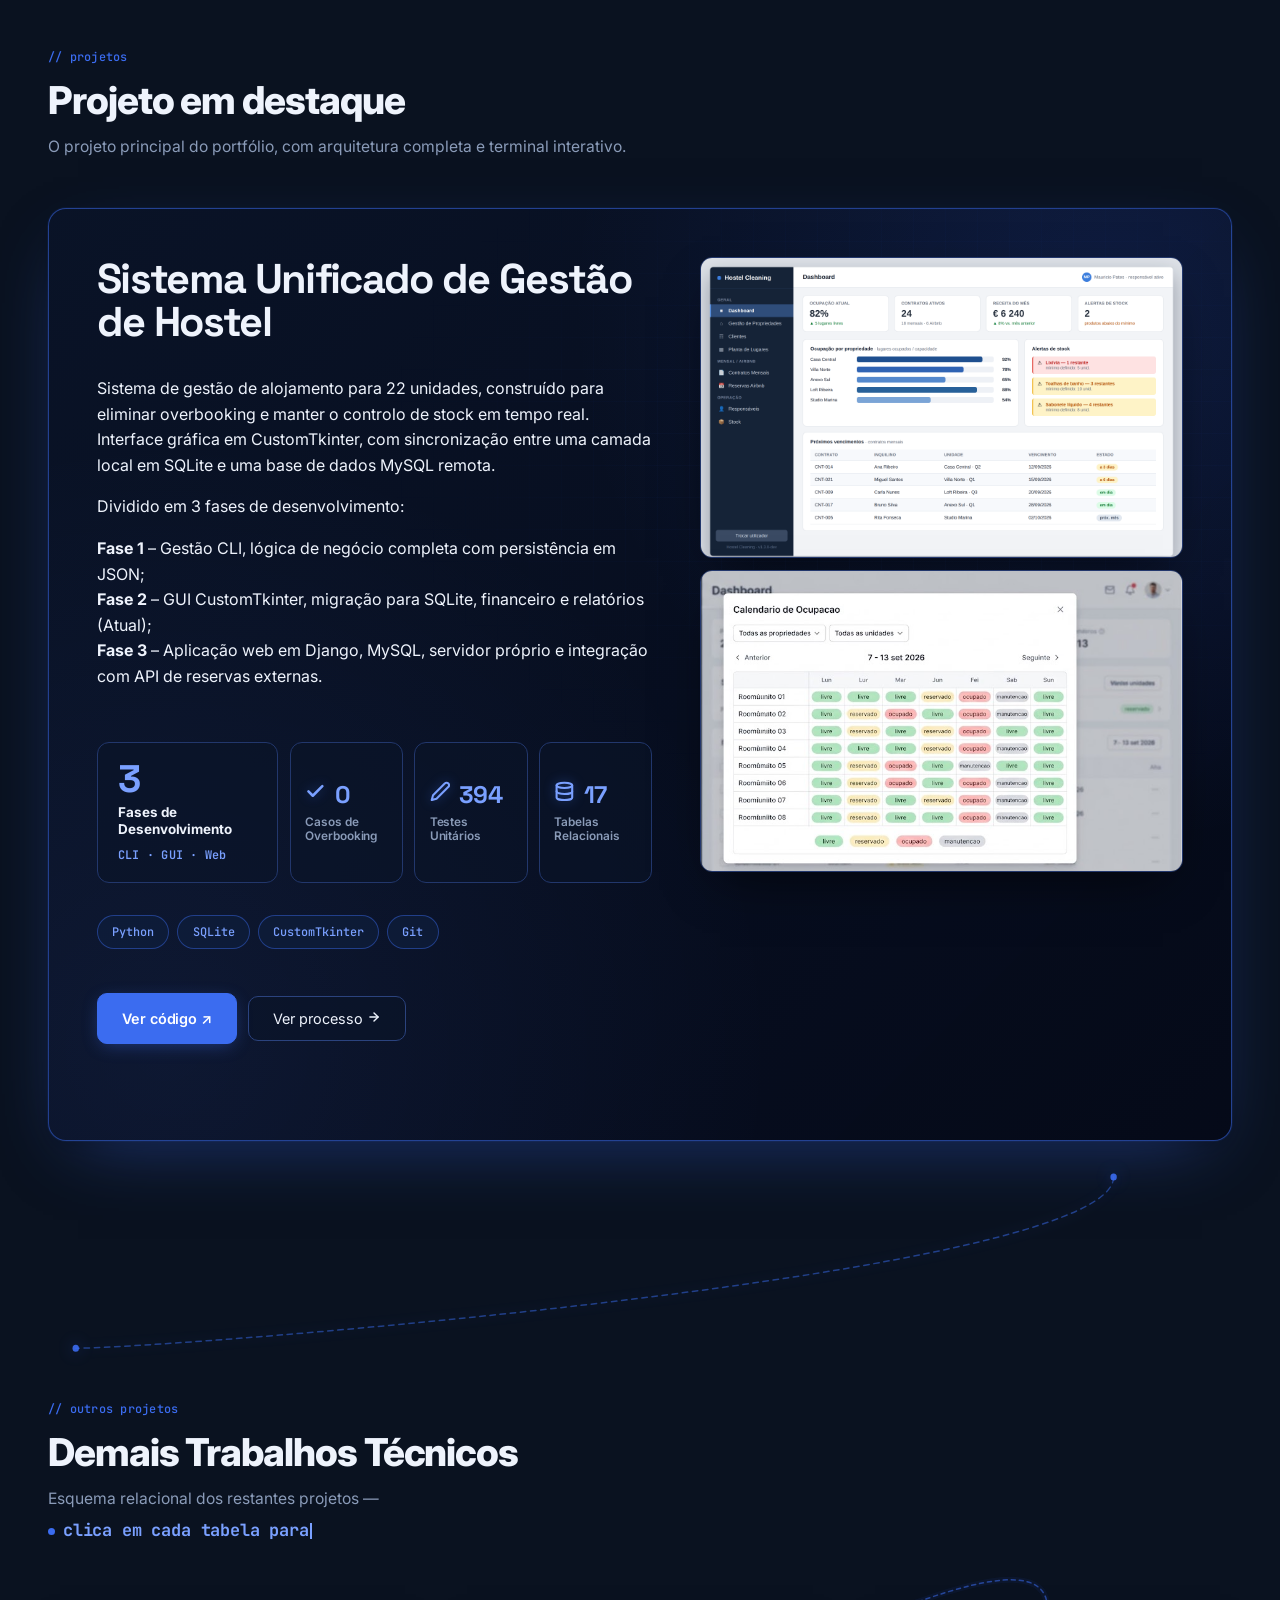
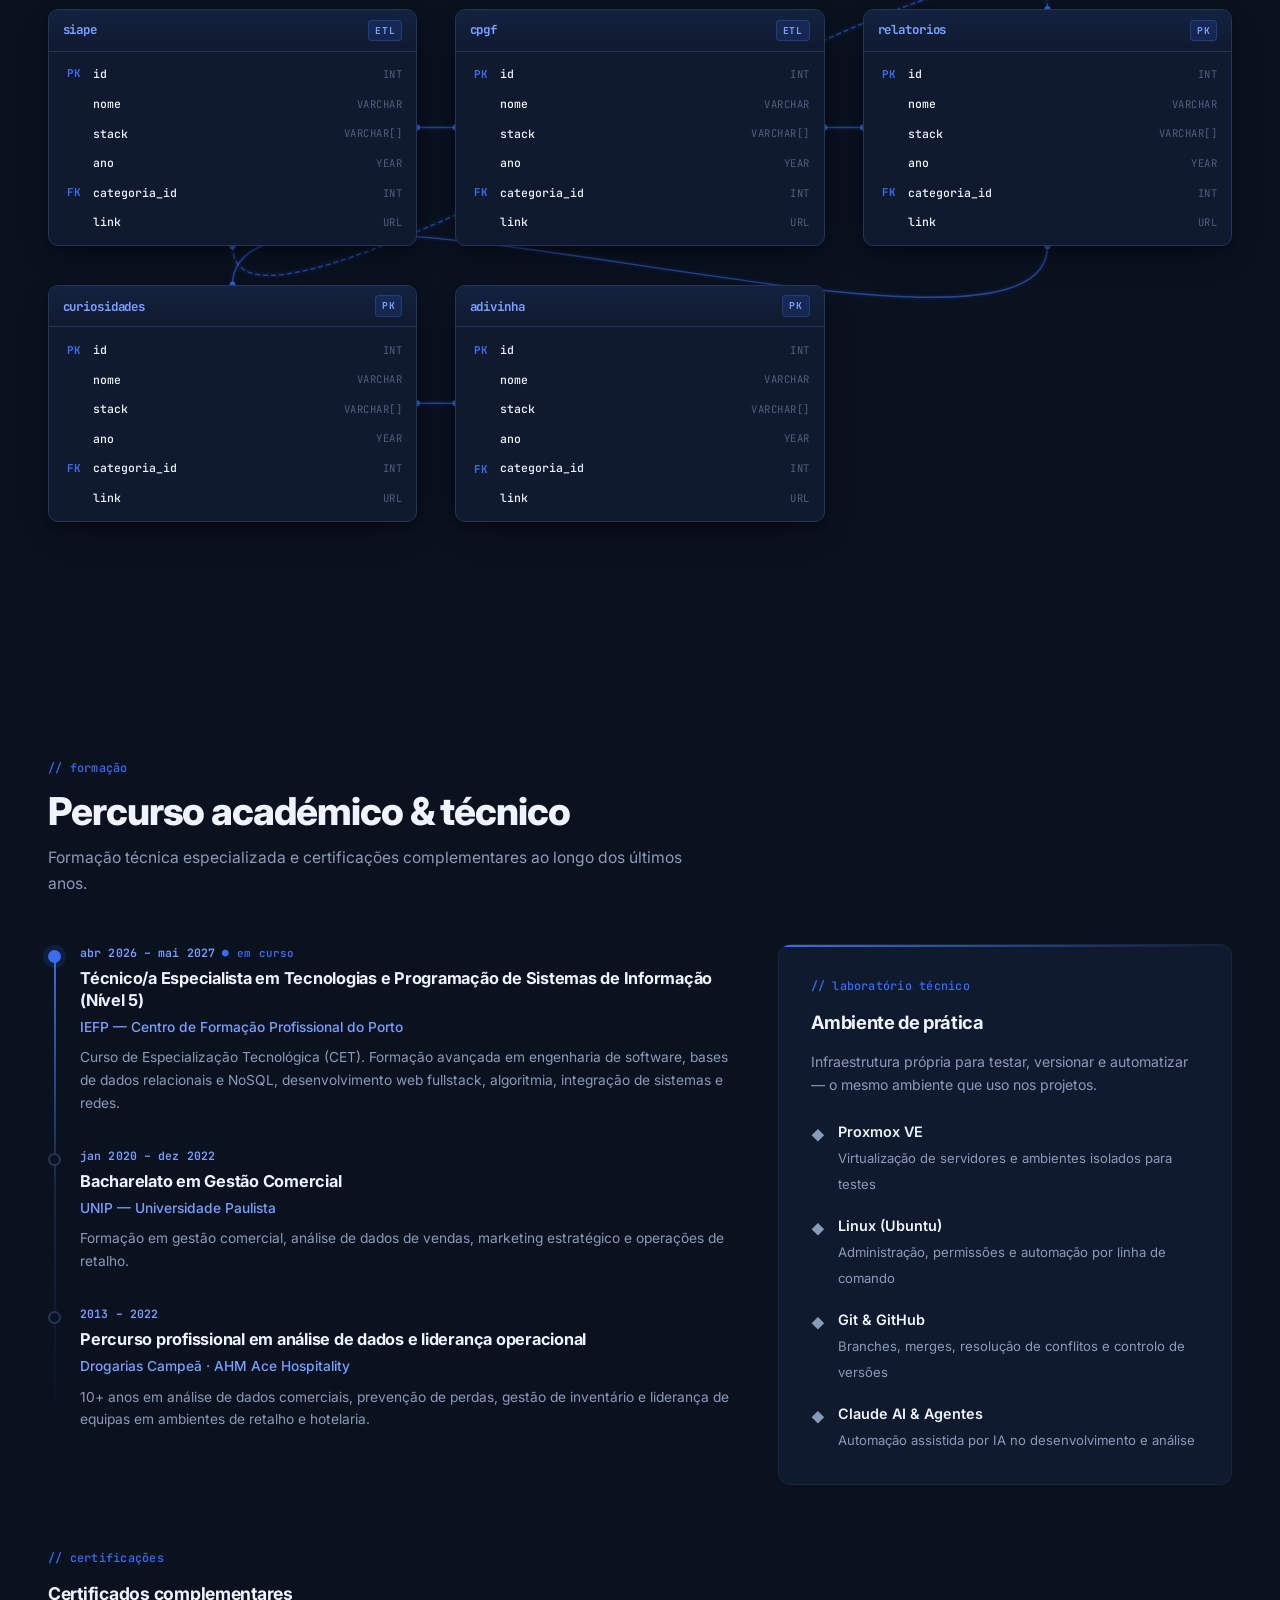
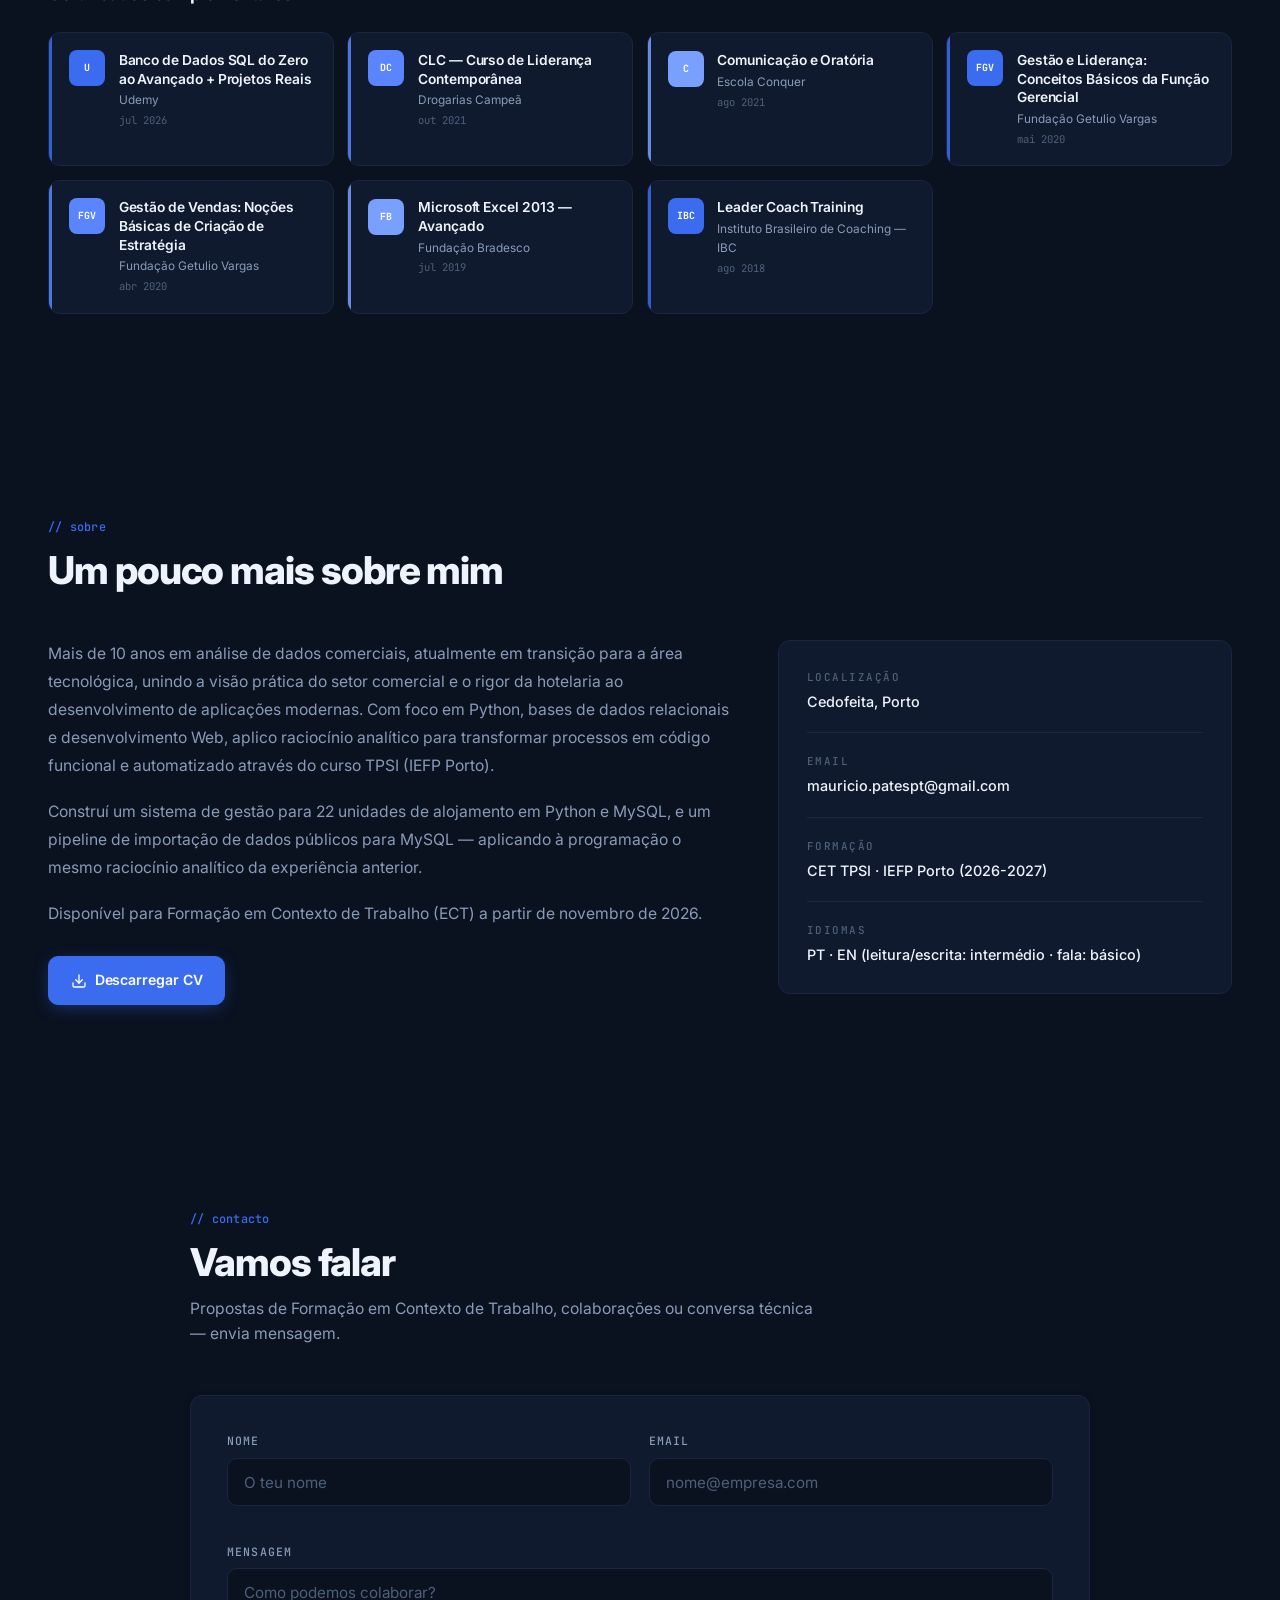
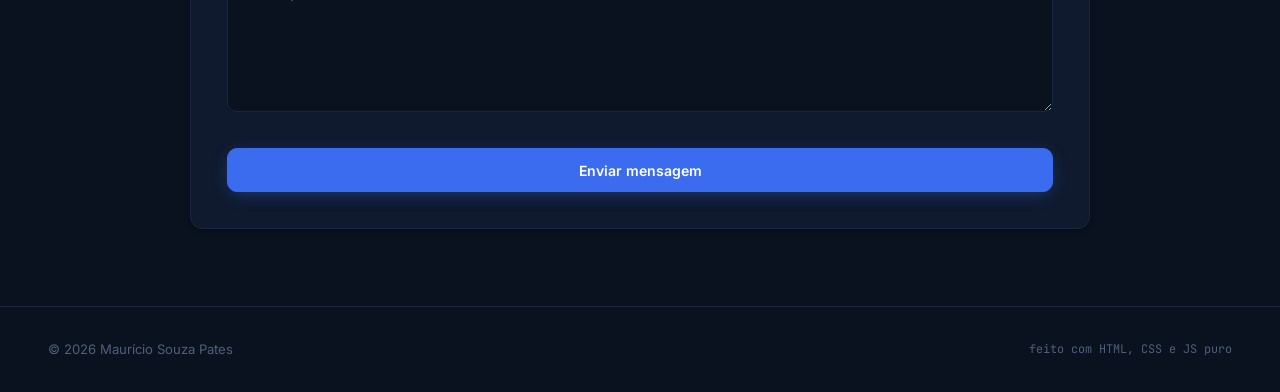
==== commit 856f0e56: "atualização na area de projetos estava com pouco destaque" ====
--- a/index.html
+++ b/index.html
@@ -10,10 +10,12 @@
 <meta property="og:image" content="img/perfil.png">
 <meta property="og:type" content="website">
 
-<!-- ✅ FAVICON CORRIGIDO: está na raiz, não em img/ -->
-<link rel="icon" type="image/svg+xml" href="favicon.svg">
-<link rel="alternate icon" type="image/png" href="favicon.svg">
-<link rel="apple-touch-icon" href="favicon.svg">
+<!-- ✅ FAVICON CORRIGIDO: está na raiz, não em img/
+     ?v=2 força os navegadores a irem buscar o ficheiro novo — sem isto,
+     o favicon fica preso na cache do browser mesmo depois de atualizado no git -->
+<link rel="icon" type="image/svg+xml" href="favicon.svg?v=2">
+<link rel="alternate icon" type="image/png" href="favicon.svg?v=2">
+<link rel="apple-touch-icon" href="favicon.svg?v=2">
 
 <link rel="preconnect" href="https://fonts.googleapis.com">
 <link rel="preconnect" href="https://fonts.gstatic.com" crossorigin>
@@ -22,8 +24,7 @@
 <script>
   (function () {
     try {
-      var saved = localStorage.getItem('theme');
-      document.documentElement.setAttribute('data-theme', saved || 'dark');
+      document.documentElement.setAttribute('data-theme', 'dark');
       var lang = localStorage.getItem('lang') || 'pt';
       document.documentElement.setAttribute('lang', lang === 'pt' ? 'pt-PT' : 'en');
     } catch (e) {
@@ -82,11 +83,6 @@
 
     <div class="hero">
       <div class="hero-content">
-        <span class="hero-eyebrow">
-          <span class="pulse-dot"></span>
-          <span data-i18n="hero.eyebrow">Disponível para Formação em Contexto de Trabalho · nov 2026</span>
-        </span>
-
         <h1 class="hero-name">
           Maurício <span class="hero-surname">Pates</span>
         </h1>
@@ -175,7 +171,13 @@
     <header class="section-head section-head-er">
       <span class="section-tag" data-i18n="er.tag">// outros projetos</span>
       <h2 data-i18n="er.title">Demais Trabalhos Técnicos</h2>
-      <p class="section-sub" data-i18n="er.sub">Esquema relacional dos restantes projetos — clica em cada tabela para veres o detalhe.</p>
+      <p class="section-sub er-sub">
+        <span data-i18n="er.sub.lead">Esquema relacional dos restantes projetos —</span>
+        <span class="er-sub-cta">
+          <span class="pulse-dot" aria-hidden="true"></span>
+          <span class="er-sub-cta-typed"><strong class="er-sub-cta-text" aria-hidden="true"></strong><span class="cta-cursor" aria-hidden="true"></span></span>
+        </span>
+      </p>
     </header>
 
     <div class="er-diagram-wrap" id="erDiagramWrap">
--- a/style.css
+++ b/style.css
@@ -343,6 +343,33 @@
 }
 
 .section-sub { color: var(--text-dim); font-size: 0.98rem; line-height: 1.65; max-width: 640px; }
+
+.er-sub-cta {
+  display: flex;
+  align-items: center;
+  gap: 0.5rem;
+  margin-top: 0.35rem;
+  flex-wrap: wrap;
+}
+.er-sub-cta .pulse-dot { flex-shrink: 0; }
+.er-sub-cta-typed { display: inline-block; min-height: 1.2em; }
+.er-sub-cta-text {
+  color: var(--accent-3);
+  font-weight: 700;
+  font-family: var(--font-mono);
+  font-size: 1.08em;
+  letter-spacing: -0.01em;
+}
+.cta-cursor {
+  display: inline-block;
+  width: 2px;
+  height: 1em;
+  margin-left: 1px;
+  background: var(--accent-3);
+  vertical-align: -0.15em;
+  animation: ctaBlink 1s step-end infinite;
+}
+@keyframes ctaBlink { 50% { opacity: 0; } }
 
 /* HERO */
 .hero {
